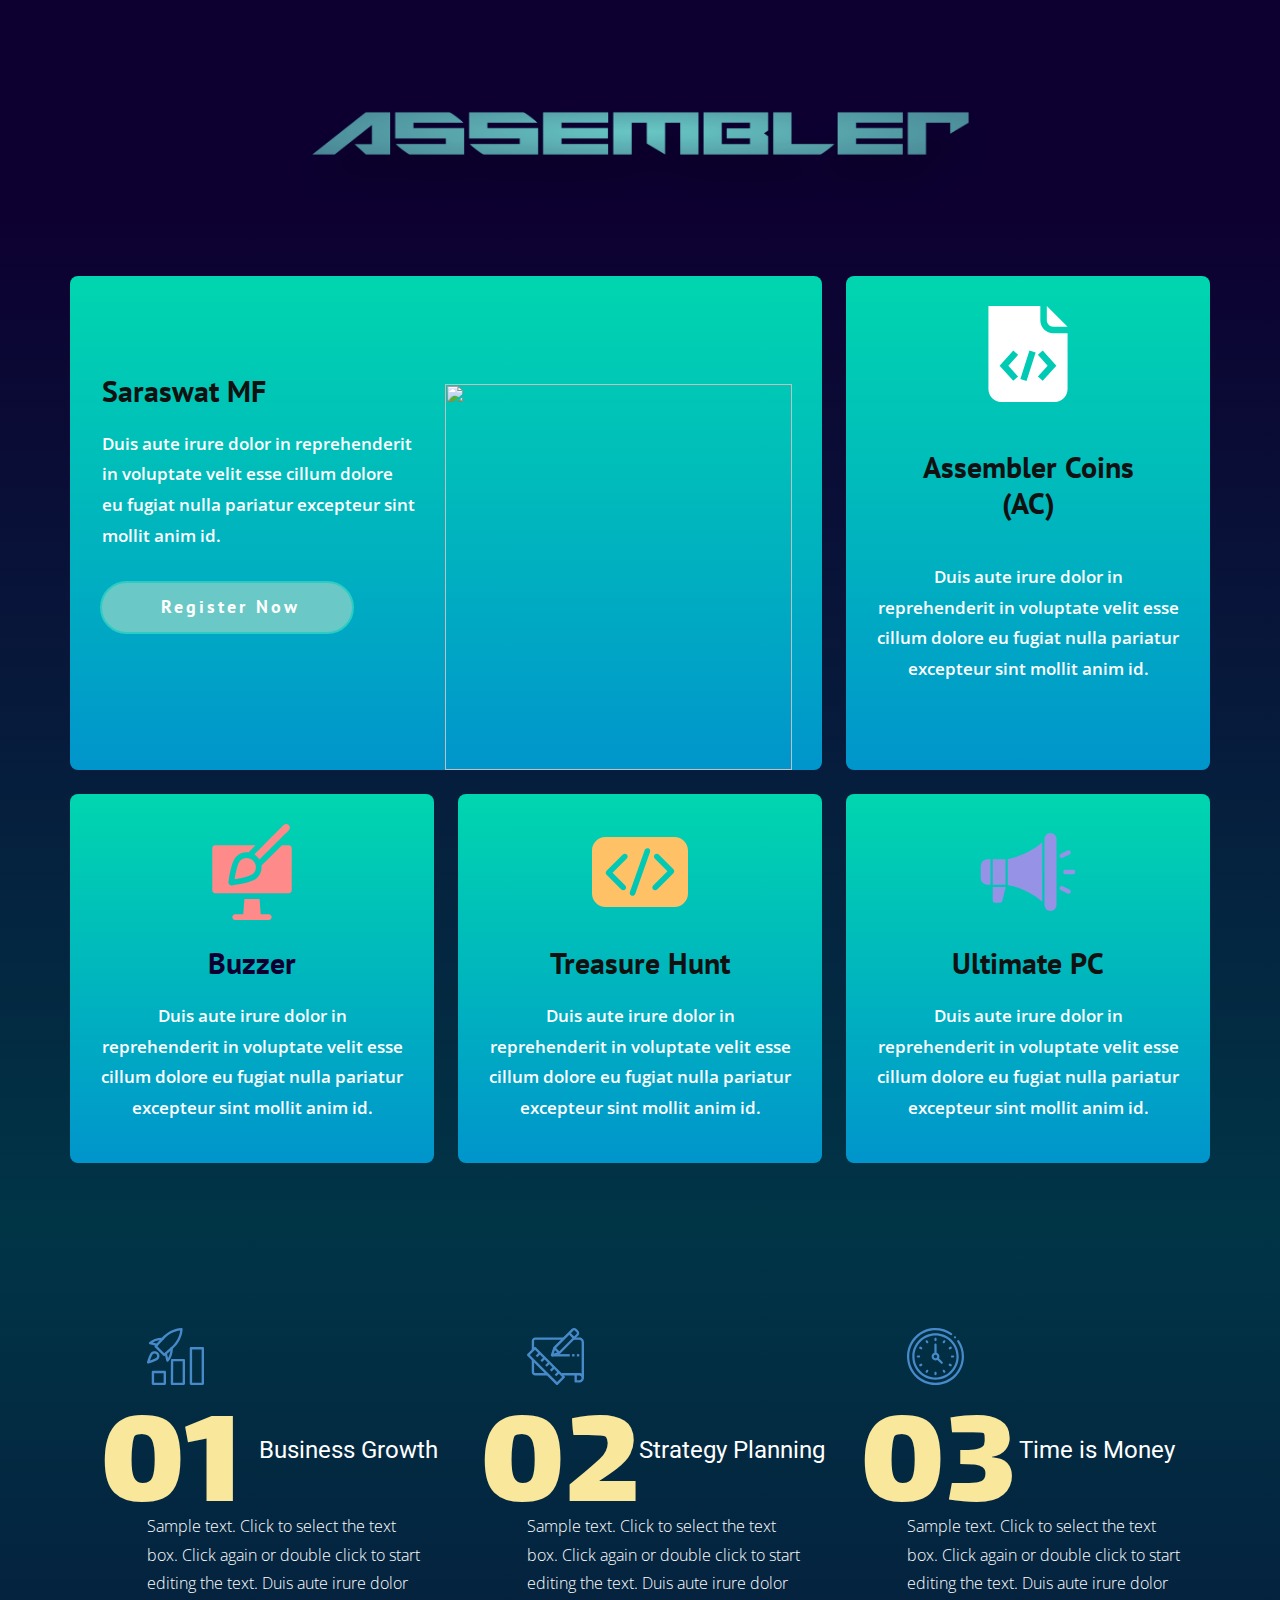
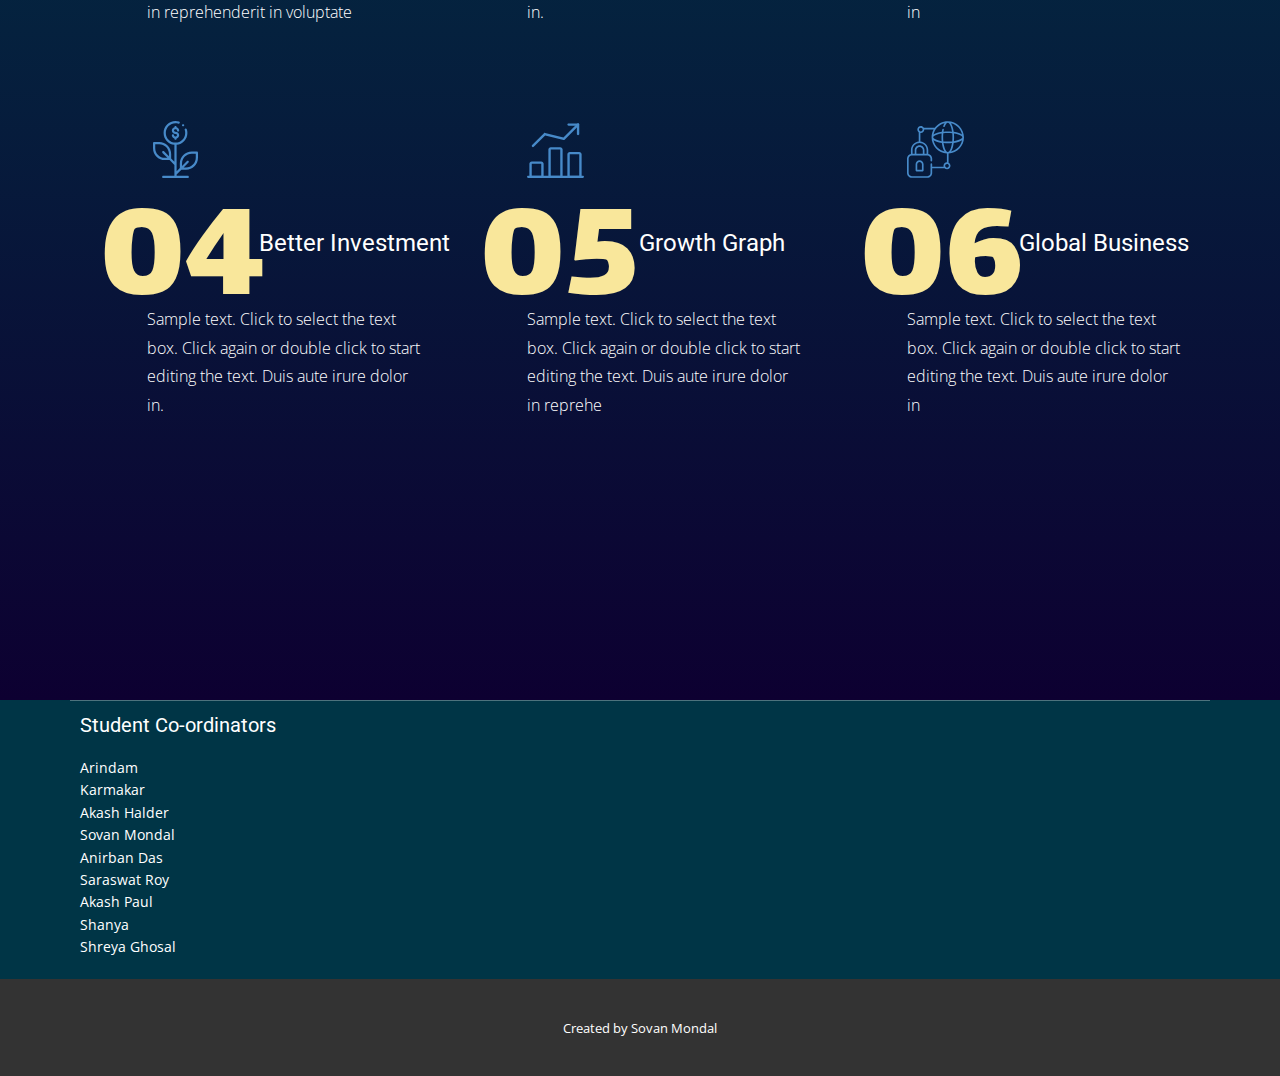
==== index.html @ 92cce946 "12:54 31 mar 22" ====
<!DOCTYPE html>
<html style="font-size: 16px;">
  <head>
    <meta name="viewport" content="width=device-width, initial-scale=1.0">
    <meta charset="utf-8">
    <meta name="keywords" content="Strategic Planning, We are committed expert partners, Benefits of working with us​, 01, 02, 03, 04, 05, 06, About Us, Simple, Transparent Pricing, It&amp;apos;s Free!">
    <meta name="description" content="">
    <meta name="page_type" content="np-template-header-footer-from-plugin">
    <title>Assembler</title>
    <link rel="icon" href="images/Frame 5.png" type="image/icon type">
    <link rel="stylesheet" href="nicepage.css" media="screen">
<link rel="stylesheet" href="Assembler.css" media="screen">
    <script class="u-script" type="text/javascript" src="jquery.js" defer=""></script>
    <script class="u-script" type="text/javascript" src="nicepage.js" defer=""></script>
    <meta name="generator" content="Nicepage 4.7.1, nicepage.com">
    <link id="u-theme-google-font" rel="stylesheet" href="https://fonts.googleapis.com/css?family=Roboto:100,100i,300,300i,400,400i,500,500i,700,700i,900,900i|Open+Sans:300,300i,400,400i,500,500i,600,600i,700,700i,800,800i">
    <link id="u-page-google-font" rel="stylesheet" href="https://fonts.googleapis.com/css?family=PT+Sans:400,400i,700,700i|Lalezar:400">
    
    
    
    <script type="application/ld+json">{
		"@context": "http://schema.org",
		"@type": "Organization",
		"name": "",
		"logo": "images/unnamed.png"
}</script>
    <meta name="theme-color" content="#478ac9">
    <meta property="og:title" content="Assembler">
    <meta property="og:type" content="website">
  </head>
  <body data-home-page="Assembler.html" data-home-page-title="Assembler" class="u-body u-xl-mode"><header class="u-clearfix u-custom-color-1 u-header u-header" id="sec-dd4f"><div class="u-clearfix u-sheet u-valign-bottom u-sheet-1">
        <a href="#" class="u-align-center u-image u-logo u-image-1" data-image-width="1600" data-image-height="254">
          <img src="images/unnamed.png" class="u-logo-image u-logo-image-1">
        </a>
      </div></header> 
    <section class="u-align-center u-clearfix u-gradient u-section-1" id="sec-c72f">
      <div class="u-clearfix u-sheet u-sheet-1">
        <div class="u-clearfix u-expanded-width u-gutter-24 u-layout-wrap u-layout-wrap-1">
          <div class="u-layout">
            <div class="u-layout-col">
              <div class="u-size-40">
                <div class="u-layout-row">
                  <div class="u-size-40">
                    <div class="u-layout-col">
                      <div class="u-align-left u-container-style u-gradient u-layout-cell u-opacity u-opacity-70 u-radius-20 u-size-60 u-layout-cell-1">
                        <div class="u-container-layout u-valign-bottom-lg u-valign-bottom-xl u-container-layout-1">
                          <h3 class="u-custom-font u-font-pt-sans u-text u-text-1">Saraswat MF</h3>
                          <p class="u-text u-text-body-alt-color u-text-2">Duis aute irure dolor in reprehenderit in voluptate velit esse cillum dolore eu fugiat nulla pariatur excepteur sint mollit anim id.</p>
                          <a href="tech-assembler.github.io" class="u-active-white u-border-2 u-border-active-palette-1-base u-border-hover-black u-border-palette-4-base u-btn u-btn-round u-button-style u-custom-color-3 u-custom-font u-font-pt-sans u-hover-white u-radius-50 u-text-active-custom-color-3 u-text-hover-custom-color-3 u-btn-1" target="_blank">&nbsp;Register Now</a>
                          <img class="u-image u-image-contain u-image-default u-image-1" src="https://www.91-img.com/pictures/142423-v4-asus-rog-phone-5-mobile-phone-large-1.jpg" alt="" data-image-width="700" data-image-height="780">
                        </div>
                      </div>
                    </div>
                  </div>
                  <div class="u-size-20">
                    <div class="u-layout-col">
                      <div class="u-align-center u-container-style u-gradient u-layout-cell u-opacity u-opacity-70 u-radius-20 u-shape-round u-size-60 u-layout-cell-2">
                        <div class="u-container-layout u-valign-top u-container-layout-2"><span class="u-icon u-icon-circle u-text-white u-icon-1"><svg class="u-svg-link" preserveAspectRatio="xMidYMin slice" viewBox="0 0 512 512" style=""><use xmlns:xlink="http://www.w3.org/1999/xlink" xlink:href="#svg-b25b"></use></svg><svg class="u-svg-content" viewBox="0 0 512 512" x="0px" y="0px" id="svg-b25b" style="enable-background:new 0 0 512 512;"><g><g><path d="M356.324,0v76.108c0,19.075,15.519,34.594,34.594,34.594h76.108L356.324,0z"></path>
</g>
</g><g><g><path d="M390.918,145.298c-38.054,0-69.189-31.135-69.189-69.189V0H44.973v442.811c0,38.054,31.135,69.189,69.189,69.189h283.675    c38.054,0,69.189-31.135,69.189-69.189V145.298H390.918z M203.125,375.884l-25.718,23.143l-72.684-80.758l72.69-80.758    l25.718,23.137l-51.864,57.621L203.125,375.884z M248.265,399.623l-32.969-10.489l48.432-152.217l32.969,10.489L248.265,399.623z     M334.584,399.028l-25.718-23.143l51.857-57.613l-51.85-57.613l25.718-23.151l72.683,80.758L334.584,399.028z"></path>
</g>
</g></svg></span>
                          <h3 class="u-custom-font u-font-pt-sans u-text u-text-3">Assembler Coins<br>(AC)
                          </h3>
                          <p class="u-text u-text-body-alt-color u-text-4">Duis aute irure dolor in reprehenderit in voluptate velit esse cillum dolore eu fugiat nulla pariatur excepteur sint mollit anim id.</p>
                        </div>
                      </div>
                    </div>
                  </div>
                </div>
              </div>
              <div class="u-size-20">
                <div class="u-layout-row">
                  <div class="u-align-center u-container-style u-gradient u-layout-cell u-opacity u-opacity-70 u-radius-20 u-size-20 u-layout-cell-3">
                    <div class="u-container-layout u-valign-top u-container-layout-3"><span class="u-icon u-icon-circle u-icon-2"><svg class="u-svg-link" preserveAspectRatio="xMidYMin slice" viewBox="0 0 506.292 506.292" style=""><use xmlns:xlink="http://www.w3.org/1999/xlink" xlink:href="#svg-cc18"></use></svg><svg class="u-svg-content" viewBox="0 0 506.292 506.292" id="svg-cc18"><path d="m341.859 476.292h-42.653l-6.13-81.05h-79.86l-6.13 81.05h-42.653c-8.284 0-15 6.716-15 15s6.716 15 15 15h177.426c8.284 0 15-6.716 15-15s-6.716-15-15-15z"></path><path d="m447.326 111.442h-36.2l-107.96 107.59c2.639 23.459-5.249 47.262-22.52 64.53-24.368 24.367-100.672 36.339-134.98 40.19-10.05.927-17.521-7.397-16.53-16.54 3.821-33.754 15.692-110.482 40.19-134.98 17.6-17.6 41.54-25.11 64.54-22.52l38.13-38.27h-213.03c-8.45 0-15.32 6.87-15.32 15.32v223.16c0 8.45 6.87 15.32 15.32 15.32h388.36c8.45 0 15.32-6.87 15.32-15.32v-223.16c0-8.45-6.87-15.32-15.32-15.32z"></path><path d="m292.456 187.352c3.997-3.983 112.841-112.458 155.15-154.62 7.17-7.58 7.02-19.7-.37-27.08-7.39-7.39-19.51-7.55-27.09-.38-.509.511-152.369 152.901-154.61 155.15 10.622 6.365 20.106 15.559 26.92 26.93z"></path><path d="m259.436 193.452c-19.058-19.059-49.979-18.94-68.9 0-12.4 12.4-23.43 59.66-29.11 98.01 21.977-3.258 83.784-14.034 99.08-30.21 17.97-19.158 17.48-49.251-1.07-67.8z"></path></svg></span>
                      <h3 class="u-custom-font u-font-pt-sans u-text u-text-custom-color-1 u-text-5">Buzzer</h3>
                      <p class="u-text u-text-body-alt-color u-text-6">Duis aute irure dolor in reprehenderit in voluptate velit esse cillum dolore eu fugiat nulla pariatur excepteur sint mollit anim id.</p>
                    </div>
                  </div>
                  <div class="u-align-center u-container-style u-gradient u-layout-cell u-opacity u-opacity-70 u-radius-20 u-size-20 u-layout-cell-4">
                    <div class="u-container-layout u-valign-top u-container-layout-4"><span class="u-icon u-icon-circle u-icon-3"><svg class="u-svg-link" preserveAspectRatio="xMidYMin slice" viewBox="0 0 512 512" style=""><use xmlns:xlink="http://www.w3.org/1999/xlink" xlink:href="#svg-9d44"></use></svg><svg class="u-svg-content" viewBox="0 0 512 512" id="svg-9d44"><g><path d="m439.54 68.7h-367.08c-39.95 0-72.46 32.51-72.46 72.47v229.66c0 39.96 32.51 72.47 72.46 72.47h367.08c39.95 0 72.46-32.51 72.46-72.47v-229.66c0-39.96-32.51-72.47-72.46-72.47zm-253.73 115.29-76.23 76.23 67.79 67.79c5.86 5.86 5.86 15.36 0 21.21-5.85 5.86-15.35 5.86-21.21 0l-78.4-78.4c-5.86-5.86-5.86-15.35 0-21.21l86.83-86.83c5.86-5.86 15.36-5.86 21.22 0 5.85 5.85 5.85 15.35 0 21.21zm123.73-35.29-79.32 224.59c-2.76 7.82-11.33 11.91-19.14 9.15s-11.91-11.33-9.15-19.14l79.32-224.59c2.76-7.81 11.32-11.91 19.14-9.15 7.81 2.76 11.91 11.33 9.15 19.14zm124.7 113.69-86.83 86.83c-5.86 5.86-15.36 5.86-21.22 0-5.85-5.85-5.85-15.35 0-21.21l76.23-76.23-67.79-67.79c-5.86-5.86-5.86-15.36 0-21.21 5.85-5.86 15.35-5.86 21.21 0l78.4 78.4c5.86 5.86 5.86 15.35 0 21.21z"></path>
</g></svg></span>
                      <h3 class="u-custom-font u-font-pt-sans u-text u-text-7">Treasure Hunt</h3>
                      <p class="u-text u-text-body-alt-color u-text-8">Duis aute irure dolor in reprehenderit in voluptate velit esse cillum dolore eu fugiat nulla pariatur excepteur sint mollit anim id.</p>
                    </div>
                  </div>
                  <div class="u-align-center u-container-style u-gradient u-layout-cell u-opacity u-opacity-70 u-radius-20 u-size-20 u-layout-cell-5">
                    <div class="u-container-layout u-valign-top u-container-layout-5"><span class="u-icon u-icon-circle u-icon-4"><svg class="u-svg-link" preserveAspectRatio="xMidYMin slice" viewBox="0 0 512 512" style=""><use xmlns:xlink="http://www.w3.org/1999/xlink" xlink:href="#svg-929b"></use></svg><svg class="u-svg-content" viewBox="0 0 512 512" id="svg-929b"><g id="_10-awareness"><g id="glyph"><path d="m68 408a12 12 0 0 0 12 12h27a12 12 0 0 0 11.642-9.089l18.727-74.911h-69.369z"></path><path d="m148 325.084c39.546 6.021 126.607 37.071 184 89.749v-317.666c-57.393 52.678-144.454 83.728-184 89.749z"></path><path d="m376 48a32.036 32.036 0 0 0 -32 32v352a32 32 0 0 0 64 0v-352a32.036 32.036 0 0 0 -32-32z"></path><path d="m68 188h68v136h-68z"></path><path d="m4 224v64a36.04 36.04 0 0 0 36 36h16v-136h-16a36.04 36.04 0 0 0 -36 36z"></path><path d="m496 244h-40a12 12 0 0 0 0 24h40a12 12 0 0 0 0-24z"></path><path d="m436.256 181.336a11.939 11.939 0 0 0 5.191-1.188l36.053-17.333a12 12 0 0 0 -10.4-21.63l-36.049 17.334a12 12 0 0 0 5.209 22.817z"></path><path d="m477.5 349.185-36.049-17.333a12 12 0 0 0 -10.4 21.629l36.049 17.334a12 12 0 0 0 10.4-21.63z"></path>
</g>
</g></svg></span>
                      <h3 class="u-custom-font u-font-pt-sans u-text u-text-9">Ultimate PC</h3>
                      <p class="u-text u-text-body-alt-color u-text-10">Duis aute irure dolor in reprehenderit in voluptate velit esse cillum dolore eu fugiat nulla pariatur excepteur sint mollit anim id.</p>
                    </div>
                  </div>
                </div>
              </div>
            </div>
          </div>
        </div>
      </div>
    </section>
    <section class="u-align-left u-clearfix u-gradient u-section-2" id="sec-8261">
      <div class="u-clearfix u-sheet u-sheet-1">
        <div class="u-expanded-width u-list u-list-1">
          <div class="u-repeater u-repeater-1">
            <div class="u-container-style u-list-item u-repeater-item">
              <div class="u-container-layout u-similar-container u-valign-bottom-lg u-valign-bottom-md u-valign-bottom-sm u-valign-bottom-xl u-container-layout-1">
                <h3 class="u-custom-font u-text u-text-palette-3-light-2 u-text-1">01</h3>
                <div class="u-container-style u-group u-group-1">
                  <div class="u-container-layout u-container-layout-2"><span class="u-icon u-icon-circle u-text-palette-1-base u-icon-1"><svg class="u-svg-link" preserveAspectRatio="xMidYMin slice" viewBox="0 0 24 24" style=""><use xmlns:xlink="http://www.w3.org/1999/xlink" xlink:href="#svg-b827"></use></svg><svg class="u-svg-content" viewBox="0 0 24 24" id="svg-b827"><path d="m7.5 24h-5c-.276 0-.5-.224-.5-.5v-5c0-.276.224-.5.5-.5h5c.276 0 .5.224.5.5v5c0 .276-.224.5-.5.5zm-4.5-1h4v-4h-4z"></path><path d="m15.5 24h-5c-.133 0-.261-.053-.354-.147s-.147-.223-.146-.356l.06-10c.002-.275.225-.497.5-.497h4.94c.276 0 .5.224.5.5v10c0 .276-.224.5-.5.5zm-4.497-1h3.997v-9h-3.943z"></path><path d="m23.5 24h-5c-.276 0-.5-.224-.5-.5v-15c0-.276.224-.5.5-.5h5c.276 0 .5.224.5.5v15c0 .276-.224.5-.5.5zm-4.5-1h4v-14h-4z"></path><path d="m7.258 11.838c-.128 0-.256-.049-.354-.146l-3.596-3.597c-.188-.188-.196-.491-.018-.688l2.946-3.271c2.093-2.417 5.413-4.083 8.255-4.136.123-.016.267.051.363.146.096.097.148.228.146.363-.053 2.842-1.719 6.162-4.144 8.261l-3.264 2.94c-.094.086-.214.128-.334.128zm-2.907-4.114 2.926 2.926 2.918-2.629c2.076-1.797 3.542-4.542 3.774-6.99-2.448.232-5.192 1.698-6.983 3.767z"></path><path d="m8.604 14.21c-.045 0-.091-.006-.136-.019-.174-.05-.308-.188-.351-.365l-.707-2.95c-.064-.268.102-.538.37-.603.272-.063.539.102.603.37l.469 1.959c.869-1.359 1.042-3.098 1.06-4.115.005-.276.23-.492.509-.491.276.004.496.233.491.508-.042 2.366-.736 4.34-1.955 5.559-.095.095-.223.147-.353.147z"></path><path d="m4.241 7.603c-.039 0-.078-.004-.117-.014l-2.95-.707c-.176-.042-.316-.175-.365-.35-.049-.174 0-.361.127-.489 1.219-1.219 3.193-1.913 5.56-1.955.265-.025.504.215.508.491s-.214.504-.491.509c-1.018.018-2.756.191-4.115 1.06l1.959.469c.268.064.434.334.37.603-.056.229-.26.383-.486.383z"></path><path d="m.5 15c-.131 0-.258-.052-.354-.146-.13-.13-.178-.321-.125-.497.165-.552 1.023-3.338 1.695-4.01.809-.81 2.126-.811 2.938 0 .81.81.81 2.128 0 2.938-.671.672-3.458 1.529-4.01 1.694-.048.014-.096.021-.144.021zm2.685-4.261c-.276 0-.552.105-.762.315-.284.284-.772 1.536-1.154 2.677 1.141-.382 2.394-.87 2.677-1.153.42-.42.42-1.104 0-1.523-.21-.211-.486-.316-.761-.316z"></path></svg>
            
            
          </span>
                    <h4 class="u-text u-text-body-alt-color u-text-2">Business Growth</h4>
                    <p class="u-text u-text-body-alt-color u-text-3">Sample text. Click to select the text box. Click again or double click to start editing the text.&nbsp;Duis aute irure dolor in reprehenderit in voluptate</p>
                  </div>
                </div>
              </div>
            </div>
            <div class="u-container-style u-list-item u-repeater-item">
              <div class="u-container-layout u-similar-container u-valign-bottom-lg u-valign-bottom-md u-valign-bottom-sm u-valign-bottom-xl u-container-layout-3">
                <h3 class="u-custom-font u-text u-text-palette-3-light-2 u-text-4">02</h3>
                <div class="u-container-style u-group u-group-2">
                  <div class="u-container-layout u-container-layout-4"><span class="u-icon u-icon-circle u-text-palette-1-base u-icon-2"><svg class="u-svg-link" preserveAspectRatio="xMidYMin slice" viewBox="0 0 511.998 511.998" style=""><use xmlns:xlink="http://www.w3.org/1999/xlink" xlink:href="#svg-07e3"></use></svg><svg class="u-svg-content" viewBox="0 0 511.998 511.998" x="0px" y="0px" id="svg-07e3" style="enable-background:new 0 0 511.998 511.998;"><g><g><path d="M74.664,85.179c-17.673,0-32,14.327-32,32v85.333h21.333v-85.333c0-5.891,4.776-10.667,10.667-10.667h256V85.179H74.664z"></path>
</g>
</g><g><g><path d="M74.664,405.179c-5.891,0-10.667-4.776-10.667-10.667V287.845H42.664v106.667c0,17.673,14.327,32,32,32h106.667v-21.333    H74.664z"></path>
</g>
</g><g><g><path d="M338.206,432.688L79.155,173.637c-4.165-4.164-10.917-4.164-15.083,0L3.123,234.587c-4.164,4.165-4.164,10.917,0,15.083    L262.174,508.72c2,2.001,4.713,3.125,7.541,3.125c2.829-0.001,5.541-1.125,7.541-3.125l60.949-60.949    C342.37,443.605,342.37,436.853,338.206,432.688z M269.715,486.096L25.747,242.128l45.867-45.867L315.582,440.23L269.715,486.096z    "></path>
</g>
</g><g><g><path d="M469.331,405.179h-160v21.333h117.333v53.333c0,5.891,4.776,10.667,10.667,10.667h32    c23.564,0,42.667-19.102,42.667-42.667C511.998,424.281,492.895,405.179,469.331,405.179z M469.331,469.179h-21.333v-42.667    h21.333c11.782,0,21.333,9.551,21.333,21.333C490.664,459.628,481.113,469.179,469.331,469.179z"></path>
</g>
</g><g><g><path d="M469.331,85.179h-53.333v21.333h53.333c11.782,0,21.333,9.551,21.333,21.333v320h21.333v-320    C511.998,104.281,492.895,85.179,469.331,85.179z"></path>
</g>
</g><g><g><rect x="164.042" y="314.513" transform="matrix(0.7071 -0.7071 0.7071 0.7071 -175.2621 227.2397)" width="45.259" height="21.333"></rect>
</g>
</g><g><g><rect x="121.376" y="271.846" transform="matrix(0.7071 -0.7071 0.7071 0.7071 -157.5885 184.5736)" width="45.259" height="21.333"></rect>
</g>
</g><g><g><rect x="206.686" y="357.18" transform="matrix(0.7071 -0.7071 0.7071 0.7071 -192.9419 269.8904)" width="45.259" height="21.333"></rect>
</g>
</g><g><g><rect x="249.372" y="399.868" transform="matrix(0.7071 -0.7071 0.7071 0.7071 -210.6241 312.5771)" width="45.259" height="21.333"></rect>
</g>
</g><g><g><rect x="78.679" y="229.18" transform="matrix(0.7071 -0.7071 0.7071 0.7071 -139.9243 141.885)" width="45.259" height="21.333"></rect>
</g>
</g><g><g><path d="M460.094,23.824L445.352,9.083c-12.473-11.907-32.103-11.907-44.576,0L238.579,171.28c-4.164,4.165-4.164,10.917,0,15.083    l44.235,44.235c1.995,2.008,4.711,3.133,7.541,3.125c2.829-0.001,5.541-1.125,7.541-3.125L460.094,68.4    c0.005-0.005,0.01-0.01,0.015-0.015C472.41,56.076,472.403,36.125,460.094,23.824z M445.022,53.307L290.355,207.973    l-29.152-29.152L415.87,24.165c4.028-3.849,10.372-3.849,14.4,0l14.752,14.731c0.001,0.002,0.003,0.003,0.005,0.005    C449.003,42.88,449.001,49.33,445.022,53.307z"></path>
</g>
</g><g><g><path d="M286.931,212.944l-46.037,15.371l15.371-46.112l-20.267-6.752l-22.123,66.357c-0.362,1.088-0.547,2.227-0.547,3.373    c0.001,5.891,4.778,10.666,10.669,10.664c1.129,0.004,2.252-0.169,3.328-0.512l66.357-22.123L286.931,212.944z"></path>
</g>
</g><g><g><rect x="390.275" y="36.943" transform="matrix(0.7071 -0.7071 0.7071 0.7071 69.1923 303.4905)" width="21.333" height="62.56"></rect>
</g>
</g><g><g><rect x="223.998" y="234.512" width="160" height="21.333"></rect>
</g>
</g><g><g><rect x="405.331" y="234.512" width="21.333" height="21.333"></rect>
</g>
</g><g><g><rect x="447.998" y="234.512" width="21.333" height="21.333"></rect>
</g>
</g></svg>
            
            
          </span>
                    <h4 class="u-text u-text-body-alt-color u-text-5">Strategy Planning</h4>
                    <p class="u-text u-text-body-alt-color u-text-6">Sample text. Click to select the text box. Click again or double click to start editing the text.&nbsp;Duis aute irure dolor in. </p>
                  </div>
                </div>
              </div>
            </div>
            <div class="u-container-style u-list-item u-repeater-item">
              <div class="u-container-layout u-similar-container u-valign-bottom-lg u-valign-bottom-md u-valign-bottom-sm u-valign-bottom-xl u-container-layout-5">
                <h3 class="u-custom-font u-text u-text-palette-3-light-2 u-text-7">03</h3>
                <div class="u-container-style u-group u-group-3">
                  <div class="u-container-layout u-container-layout-6"><span class="u-icon u-icon-circle u-text-palette-1-base u-icon-3"><svg class="u-svg-link" preserveAspectRatio="xMidYMin slice" viewBox="0 0 511.994 511.994" style=""><use xmlns:xlink="http://www.w3.org/1999/xlink" xlink:href="#svg-898a"></use></svg><svg class="u-svg-content" viewBox="0 0 511.994 511.994" id="svg-898a"><g><path d="m468.379 112.96c-3.092-4.579-9.307-5.784-13.884-2.693-4.577 3.09-5.782 9.306-2.692 13.883 63.008 93.331 50.848 218.961-28.913 298.722-44.573 44.574-103.838 69.121-166.877 69.121s-122.303-24.546-166.878-69.12c-44.574-44.574-69.121-103.838-69.121-166.877s24.548-122.304 69.121-166.877c81.202-81.202 208.265-92.375 302.127-26.567 4.521 3.171 10.758 2.075 13.929-2.447 3.17-4.522 2.074-10.758-2.448-13.929-48.674-34.126-108.292-50.22-167.867-45.31-60.276 4.965-117.057 31.284-159.883 74.11-48.351 48.352-74.979 112.639-74.979 181.02s26.628 132.668 74.979 181.02c48.352 48.351 112.639 74.979 181.019 74.979s132.668-26.628 181.019-74.979c86.519-86.52 99.703-222.805 31.348-324.056z"></path><path d="m256.013 47.496c-114.967 0-208.5 93.533-208.5 208.5s93.533 208.5 208.5 208.5 208.5-93.533 208.5-208.5-93.533-208.5-208.5-208.5zm0 397c-103.939 0-188.5-84.56-188.5-188.5s84.561-188.5 188.5-188.5 188.5 84.56 188.5 188.5-84.561 188.5-188.5 188.5z"></path><path d="m319.653 305.493-32.857-32.856c2.688-4.952 4.216-10.621 4.216-16.641 0-15.824-10.56-29.223-25-33.537v-72.463c0-5.523-4.477-10-10-10s-10 4.477-10 10v72.463c-14.44 4.314-25 17.712-25 33.537 0 19.299 15.701 35 35 35 6.02 0 11.689-1.528 16.641-4.216l32.857 32.856c1.953 1.953 4.512 2.929 7.071 2.929 2.56 0 5.118-.977 7.071-2.929 3.906-3.907 3.906-10.238.001-14.143zm-78.64-49.497c0-8.271 6.729-15 15-15s15 6.729 15 15-6.728 15-15 15c-8.271 0-15-6.729-15-15z"></path><path d="m256.013 118.133c5.523 0 10-4.477 10-10v-10.127c0-5.523-4.477-10-10-10s-10 4.477-10 10v10.127c0 5.523 4.477 10 10 10z"></path><path d="m185.678 114.172c-2.762-4.784-8.879-6.422-13.66-3.66-4.783 2.762-6.422 8.877-3.66 13.66l5.064 8.771c1.852 3.208 5.213 5.001 8.669 5.001 1.696 0 3.417-.432 4.991-1.341 4.783-2.762 6.422-8.877 3.66-13.66z"></path><path d="m132.96 173.404-8.771-5.064c-4.782-2.761-10.899-1.123-13.66 3.66-2.762 4.783-1.123 10.898 3.66 13.66l8.771 5.064c1.575.909 3.294 1.341 4.991 1.341 3.455 0 6.817-1.793 8.669-5.002 2.762-4.781 1.123-10.897-3.66-13.659z"></path><path d="m118.151 255.996c0-5.523-4.477-10-10-10h-10.128c-5.523 0-10 4.477-10 10s4.477 10 10 10h10.128c5.522 0 10-4.478 10-10z"></path><path d="m122.96 321.267-8.771 5.064c-4.783 2.761-6.422 8.877-3.66 13.66 1.852 3.208 5.213 5.001 8.669 5.001 1.696 0 3.416-.432 4.991-1.341l8.771-5.064c4.783-2.761 6.422-8.877 3.66-13.66-2.761-4.784-8.878-6.423-13.66-3.66z"></path><path d="m187.082 375.388c-4.781-2.761-10.898-1.123-13.66 3.66l-5.064 8.771c-2.762 4.783-1.122 10.899 3.66 13.66 1.575.909 3.294 1.341 4.991 1.341 3.456 0 6.817-1.793 8.669-5.001l5.064-8.771c2.762-4.783 1.122-10.899-3.66-13.66z"></path><path d="m256.013 393.858c-5.523 0-10 4.477-10 10v10.127c0 5.523 4.477 10 10 10s10-4.477 10-10v-10.127c-.001-5.523-4.477-10-10-10z"></path><path d="m338.604 379.048c-2.76-4.782-8.873-6.421-13.66-3.661-4.782 2.761-6.422 8.877-3.66 13.66l5.063 8.771c1.852 3.208 5.213 5.002 8.67 5.002 1.696 0 3.415-.432 4.99-1.341 4.782-2.761 6.422-8.878 3.66-13.66z"></path><path d="m397.836 326.33-8.771-5.064c-4.785-2.763-10.899-1.123-13.66 3.66-2.762 4.783-1.123 10.899 3.66 13.66l8.771 5.064c1.575.91 3.294 1.341 4.99 1.341 3.456 0 6.818-1.793 8.67-5.001 2.761-4.783 1.123-10.899-3.66-13.66z"></path><path d="m393.875 255.996c0 5.523 4.478 10 10 10h10.128c5.522 0 10-4.477 10-10s-4.478-10-10-10h-10.128c-5.523 0-10 4.477-10 10z"></path><path d="m379.065 173.404c-4.783 2.762-6.422 8.877-3.66 13.66 1.853 3.209 5.213 5.002 8.67 5.002 1.696 0 3.416-.432 4.99-1.341l8.771-5.064c4.783-2.762 6.422-8.877 3.66-13.66s-8.876-6.421-13.66-3.66z"></path><path d="m340.007 110.512c-4.784-2.763-10.899-1.123-13.66 3.66l-5.063 8.771c-2.762 4.783-1.123 10.899 3.66 13.66 1.575.91 3.294 1.341 4.99 1.341 3.456 0 6.818-1.793 8.67-5.001l5.064-8.771c2.761-4.783 1.123-10.899-3.661-13.66z"></path><circle cx="431.067" cy="83.944" r="9.992"></circle>
</g></svg>
            
            
          </span>
                    <h4 class="u-text u-text-body-alt-color u-text-8">Time is Money</h4>
                    <p class="u-text u-text-body-alt-color u-text-9">Sample text. Click to select the text box. Click again or double click to start editing the text.&nbsp;Duis aute irure dolor in</p>
                  </div>
                </div>
              </div>
            </div>
            <div class="u-container-style u-list-item u-repeater-item">
              <div class="u-container-layout u-similar-container u-valign-bottom-lg u-valign-bottom-md u-valign-bottom-sm u-valign-bottom-xl u-container-layout-7">
                <h3 class="u-custom-font u-text u-text-palette-3-light-2 u-text-10">04</h3>
                <div class="u-container-style u-group u-group-4">
                  <div class="u-container-layout u-container-layout-8"><span class="u-icon u-icon-circle u-text-palette-1-base u-icon-4"><svg class="u-svg-link" preserveAspectRatio="xMidYMin slice" viewBox="0 0 512 512" style=""><use xmlns:xlink="http://www.w3.org/1999/xlink" xlink:href="#svg-94be"></use></svg><svg class="u-svg-content" viewBox="0 0 512 512" id="svg-94be"><g id="XMLID_1017_"><g id="XMLID_1278_"><path id="XMLID_1279_" d="m256 74.946c7.262 0 13.169 4.947 13.169 11.027 0 5.522 4.478 10 10 10s10-4.478 10-10c0-13.849-9.752-25.606-23.169-29.583v-1.39c0-5.522-4.478-10-10-10s-10 4.478-10 10v1.39c-13.417 3.978-23.169 15.734-23.169 29.583 0 17.108 14.88 31.026 33.169 31.026 7.262 0 13.169 4.946 13.169 11.026s-5.907 11.027-13.169 11.027-13.169-4.947-13.169-11.027c0-5.522-4.478-10-10-10s-10 4.478-10 10c0 13.849 9.752 25.606 23.169 29.583v1.392c0 5.522 4.478 10 10 10s10-4.478 10-10v-1.39c13.417-3.978 23.169-15.734 23.169-29.583 0-17.109-14.88-31.027-33.169-31.027-7.262 0-13.169-4.946-13.169-11.026s5.907-11.028 13.169-11.028z"></path><path id="XMLID_1303_" d="m448 274.23h-45.703c-59.203 0-107.368 48.165-107.368 107.368v41.561l-28.929 28.929v-238.559c54.328-5.06 97-50.901 97-106.529 0-11.519-1.822-22.856-5.417-33.698-1.738-5.244-7.402-8.081-12.639-6.346-5.243 1.738-8.083 7.396-6.346 12.639 2.922 8.808 4.402 18.029 4.402 27.405 0 47.972-39.028 87-87 87s-87-39.028-87-87 39.028-87 87-87c8.83 0 17.535 1.315 25.874 3.91 5.271 1.64 10.878-1.305 12.52-6.578 1.641-5.273-1.305-10.879-6.578-12.52-10.265-3.193-20.969-4.812-31.816-4.812-59 0-107 48-107 107 0 55.628 42.672 101.469 97 106.529v152.331l-28.929-28.928v-41.56c0-59.203-48.165-107.368-107.368-107.368h-45.703c-5.522 0-10 4.478-10 10v45.703c0 59.203 48.165 107.368 107.368 107.368h41.561l43.071 43.07v97.855h-100.161c-5.522 0-10 4.478-10 10s4.478 10 10 10h220.322c5.522 0 10-4.478 10-10s-4.478-10-10-10h-100.161v-11.627l43.072-43.071h41.56c59.203 0 107.368-48.165 107.368-107.368v-45.704c0-5.522-4.478-10-10-10zm-286.632 56.844c-48.175 0-87.368-39.193-87.368-87.368v-35.703h35.703c48.175 0 87.368 39.193 87.368 87.368v21.56l-44.161-44.161c-3.906-3.904-10.236-3.904-14.143 0-3.905 3.905-3.905 10.237 0 14.143l44.162 44.161zm276.632-1.14c0 48.175-39.193 87.368-87.368 87.368h-21.56l44.161-44.16c3.905-3.905 3.905-10.237 0-14.143-3.905-3.903-10.235-3.904-14.143 0l-44.161 44.161v-21.561c0-48.175 39.193-87.368 87.368-87.368h35.703z"></path><path id="XMLID_1306_" d="m324.38 48.2c2.63 0 5.21-1.07 7.07-2.931 1.859-1.859 2.93-4.439 2.93-7.069 0-2.631-1.07-5.21-2.93-7.07s-4.44-2.93-7.07-2.93-5.21 1.069-7.07 2.93c-1.859 1.86-2.93 4.439-2.93 7.07 0 2.63 1.07 5.21 2.93 7.069 1.86 1.861 4.44 2.931 7.07 2.931z"></path>
</g>
</g></svg>
            
            
          </span>
                    <h4 class="u-text u-text-body-alt-color u-text-11">Better Investment</h4>
                    <p class="u-text u-text-body-alt-color u-text-12">Sample text. Click to select the text box. Click again or double click to start editing the text.&nbsp;Duis aute irure dolor in. </p>
                  </div>
                </div>
              </div>
            </div>
            <div class="u-container-style u-list-item u-repeater-item">
              <div class="u-container-layout u-similar-container u-valign-bottom-lg u-valign-bottom-md u-valign-bottom-sm u-valign-bottom-xl u-container-layout-9">
                <h3 class="u-custom-font u-text u-text-palette-3-light-2 u-text-13">05</h3>
                <div class="u-container-style u-group u-group-5">
                  <div class="u-container-layout u-container-layout-10"><span class="u-icon u-icon-circle u-text-palette-1-base u-icon-5"><svg class="u-svg-link" preserveAspectRatio="xMidYMin slice" viewBox="0 0 24 24" style=""><use xmlns:xlink="http://www.w3.org/1999/xlink" xlink:href="#svg-898f"></use></svg><svg class="u-svg-content" viewBox="0 0 24 24" id="svg-898f"><path d="m23.5 24h-23c-.276 0-.5-.224-.5-.5s.224-.5.5-.5h23c.276 0 .5.224.5.5s-.224.5-.5.5z"></path><path d="m6.5 24h-5c-.276 0-.5-.224-.5-.5v-5.5c0-.551.448-1 1-1h4c.552 0 1 .449 1 1v5.5c0 .276-.224.5-.5.5zm-4.5-1h4v-5h-4z"></path><path d="m14.5 24h-5c-.276 0-.5-.224-.5-.5v-11.5c0-.551.448-1 1-1h4c.552 0 1 .449 1 1v11.5c0 .276-.224.5-.5.5zm-4.5-1h4v-11h-4z"></path><path d="m22.5 24h-5c-.276 0-.5-.224-.5-.5v-9.5c0-.551.448-1 1-1h4c.552 0 1 .449 1 1v9.5c0 .276-.224.5-.5.5zm-4.5-1h4v-9h-4z"></path><path d="m2.5 11c-.128 0-.256-.049-.354-.146-.195-.195-.195-.512 0-.707l5-5c.124-.124.303-.176.475-.132l7.726 1.931 5.8-5.8c.195-.195.512-.195.707 0s.195.512 0 .707l-6 6c-.123.124-.303.174-.475.131l-7.726-1.93-4.8 4.8c-.097.097-.225.146-.353.146z"></path><path d="m21.5 6c-.276 0-.5-.224-.5-.5v-3.5h-3.5c-.276 0-.5-.224-.5-.5s.224-.5.5-.5h4c.276 0 .5.224.5.5v4c0 .276-.224.5-.5.5z"></path></svg>
            
            
          </span>
                    <h4 class="u-text u-text-body-alt-color u-text-14">Growth Graph</h4>
                    <p class="u-text u-text-body-alt-color u-text-15">Sample text. Click to select the text box. Click again or double click to start editing the text.&nbsp;Duis aute irure dolor in reprehe</p>
                  </div>
                </div>
              </div>
            </div>
            <div class="u-container-style u-list-item u-repeater-item">
              <div class="u-container-layout u-similar-container u-valign-bottom-lg u-valign-bottom-md u-valign-bottom-sm u-valign-bottom-xl u-container-layout-11">
                <h3 class="u-custom-font u-text u-text-palette-3-light-2 u-text-16">06</h3>
                <div class="u-container-style u-group u-group-6">
                  <div class="u-container-layout u-container-layout-12"><span class="u-icon u-icon-circle u-text-palette-1-base u-icon-6"><svg class="u-svg-link" preserveAspectRatio="xMidYMin slice" viewBox="0 0 509.681 509.681" style=""><use xmlns:xlink="http://www.w3.org/1999/xlink" xlink:href="#svg-7415"></use></svg><svg class="u-svg-content" viewBox="0 0 509.681 509.681" id="svg-7415"><path d="m509.681 146.239c0-79.951-65.044-144.995-144.995-144.995-47.991 0-90.603 23.442-117.008 59.47-.305-.038-.614-.064-.93-.064h-96.417c-5.519-9.027-15.467-15.064-26.8-15.064-17.309 0-31.391 14.082-31.391 31.391 0 10.453 5.14 19.722 13.02 25.43-.232 1.902-.35 3.821-.35 5.743v74.89c-39.165 3.915-69.849 37.059-69.849 77.238v33.711c-19.848 3.57-34.961 20.956-34.961 41.818v130.13c0 23.435 19.065 42.5 42.5 42.5h140.181c23.435 0 42.5-19.065 42.5-42.5v-42.91h110.327c5.686 5.702 13.546 9.235 22.215 9.235 17.309 0 31.391-14.082 31.391-31.391 0-12.237-7.043-22.853-17.284-28.029v-81.272c0-.173-.014-.342-.026-.512 76.657-3.724 137.877-67.255 137.877-144.819zm-244.569 39.206c13.523 4.463 29.27 7.905 46.385 10.221 4.249 31.492 12.599 59.92 24.758 77.429-49.543-11.097-88.495-50.551-98.849-100.367 6.661 4.408 15.646 8.737 27.706 12.717zm-30.422-39.206c0-11.805 27.564-27.088 75.042-34.079-.987 11.098-1.5 22.543-1.5 34.079 0 11.358.52 22.831 1.541 34.086-47.503-6.988-75.083-22.277-75.083-34.086zm129.996 129.996c-9.384 0-19.683-13.191-27.55-35.287-4.503-12.648-7.988-27.43-10.344-43.557 12.199 1.126 24.911 1.721 37.893 1.721s25.695-.595 37.893-1.721c-2.356 16.127-5.841 30.909-10.344 43.557-7.865 22.095-18.164 35.287-27.548 35.287zm0-92.123c-14.251 0-27.523-.693-39.726-1.918-1.13-11.555-1.728-23.615-1.728-35.955 0-12.217.592-24.314 1.737-35.955 12.2-1.224 25.469-1.917 39.716-1.917 14.251 0 27.523.693 39.726 1.918 1.13 11.554 1.727 23.615 1.727 35.954 0 12.34-.597 24.4-1.728 35.955-12.201 1.224-25.473 1.918-39.724 1.918zm54.912-71.958c47.503 6.988 75.083 22.276 75.083 34.085s-27.58 27.098-75.083 34.085c1.021-11.255 1.541-22.727 1.541-34.085s-.52-22.83-1.541-34.085zm72.367 7.597c-6.66-4.409-15.645-8.738-27.705-12.717-13.523-4.462-29.27-7.905-46.385-10.221-4.249-31.492-12.599-59.92-24.758-77.429 49.543 11.097 88.495 50.551 98.848 100.367zm-155.675-100.374c-4.296 6.171-8.533 14.293-12.494 24.951-1.443 3.883.535 8.2 4.417 9.643 3.881 1.442 8.2-.534 9.643-4.417 7.751-20.857 17.781-33.309 26.83-33.309 9.384 0 19.683 13.191 27.55 35.287 4.503 12.648 7.988 27.43 10.344 43.557-12.199-1.126-24.911-1.721-37.893-1.721-12.973 0-25.677.594-37.868 1.719.829-5.675 1.794-11.196 2.898-16.512.842-4.056-1.762-8.026-5.818-8.869-4.053-.842-8.026 1.762-8.869 5.818-1.416 6.818-2.618 13.948-3.601 21.299-17.089 2.316-32.813 5.756-46.318 10.213-12.06 3.98-21.045 8.309-27.705 12.717 10.356-49.829 49.324-89.29 98.884-100.376zm-212.758 41.209c9.038 0 16.39 7.353 16.39 16.391s-7.353 16.39-16.39 16.39-16.391-7.353-16.391-16.39c0-9.038 7.353-16.391 16.391-16.391zm-10.941 137.064c34.533 0 62.628 28.095 62.628 62.628v33.028h-19v-33.028c0-24.057-19.572-43.628-43.628-43.628-24.057 0-43.629 19.572-43.629 43.628v33.028h-19v-33.028c0-34.532 28.096-62.628 62.629-62.628zm-28.629 95.657v-33.028c0-15.786 12.843-28.628 28.629-28.628s28.628 12.843 28.628 28.628v33.028zm141.219 114.72v-22.183c0-4.142-3.358-7.5-7.5-7.5s-7.5 3.358-7.5 7.5v80.093c0 15.164-12.336 27.5-27.5 27.5h-140.181c-15.164 0-27.5-12.336-27.5-27.5v-130.13c0-15.164 12.336-27.5 27.5-27.5h140.181c15.164 0 27.5 12.336 27.5 27.5v19.929c0 4.142 3.358 7.5 7.5 7.5s7.5-3.358 7.5-7.5v-19.929c0-20.861-15.113-38.247-34.962-41.817v-33.711c0-40.369-30.977-73.625-70.408-77.281v-74.848c0-.004 0-.007 0-.011 1.221.145 2.461.228 3.72.228 17.309 0 31.39-14.082 31.39-31.39 0-.445-.015-.886-.034-1.326h83.186c-11.7 20.903-18.384 44.979-18.384 70.589 0 77.324 60.843 140.702 137.167 144.782-.013.182-.028.363-.028.549v77.934c-16.896.476-30.497 14.358-30.497 31.367 0 2.462.294 4.855.832 7.155zm132.542 9.235c-9.038 0-16.39-7.353-16.39-16.391s7.353-16.39 16.39-16.39c1.668 0 3.277.254 4.795.719.011.002.021.006.032.008 6.689 2.066 11.564 8.305 11.564 15.663 0 9.038-7.353 16.391-16.391 16.391zm35.394-144.167c12.16-17.509 20.51-45.937 24.758-77.429 17.115-2.316 32.862-5.759 46.385-10.221 12.059-3.979 21.045-8.309 27.705-12.717-10.354 49.816-49.306 89.27-98.848 100.367z"></path><path d="m112.591 350.917c-19.742 0-35.803 16.061-35.803 35.803v56.606c0 4.142 3.358 7.5 7.5 7.5h56.606c4.142 0 7.5-3.358 7.5-7.5v-56.606c0-19.741-16.061-35.803-35.803-35.803zm20.803 84.909h-41.606v-49.106c0-11.471 9.333-20.803 20.803-20.803s20.803 9.332 20.803 20.803z"></path></svg>
            
            
          </span>
                    <h4 class="u-text u-text-body-alt-color u-text-17">Global Business</h4>
                    <p class="u-text u-text-body-alt-color u-text-18">Sample text. Click to select the text box. Click again or double click to start editing the text.&nbsp;Duis aute irure dolor in</p>
                  </div>
                </div>
              </div>
            </div>
          </div>
        </div>
      </div>
    </section>
    
    
    <footer class="u-clearfix u-custom-color-1 u-footer u-footer" id="sec-abee"><div class="u-clearfix u-sheet u-sheet-1">
        <div class="u-align-left u-border-1 u-border-white u-expanded-width u-line u-line-horizontal u-opacity u-opacity-30 u-line-1"></div>
        <div class="u-clearfix u-expanded-width u-gutter-30 u-layout-wrap u-layout-wrap-1">
          <div class="u-gutter-0 u-layout">
            <div class="u-layout-row">
              <div class="u-align-left u-container-style u-layout-cell u-left-cell u-size-60 u-layout-cell-1">
                <div class="u-container-layout u-valign-bottom-xs u-container-layout-1"><!--position-->
                  <div data-position="" class="u-position u-position-1"><!--block-->
                    <div class="u-block">
                      <div class="u-block-container u-clearfix"><!--block_header-->
                        <h5 class="u-block-header u-text u-text-body-alt-color"><!--block_header_content-->Student Co-ordinators<!--/block_header_content--></h5><!--/block_header--><!--block_content-->
                        <p class="u-block-content u-small-text u-text u-text-body-alt-color u-text-variant u-text-2"><!--block_content_content-->Arindam Karmakar<br>Akash Halder<br>Sovan Mondal<br>Anirban Das<br>Saraswat Roy<br>Akash Paul<br>Shanya<br>Shreya Ghosal<br><!--/block_content_content-->
                        </p><!--/block_content-->
                      </div>
                    </div><!--/block-->
                  </div><!--/position-->
                </div>
              </div>
            </div>
          </div>
        </div>
      </div></footer>
    <section class="u-backlink u-clearfix u-grey-80">
      <p class="u-text">
        <span>Created by Sovan Mondal</span>
      </p>
    </section><span style="height: 64px; width: 64px; margin-left: 0px; margin-right: auto; margin-top: 0px; background-image: none; right: 20px; bottom: 20px" class="u-back-to-top u-custom-color-3 u-icon u-icon-circle u-opacity u-opacity-85 u-spacing-15 u-text-white" data-href="#">
        <svg class="u-svg-link" preserveAspectRatio="xMidYMin slice" viewBox="0 0 551.13 551.13"><use xmlns:xlink="http://www.w3.org/1999/xlink" xlink:href="#svg-1d98"></use></svg>
        <svg class="u-svg-content" enable-background="new 0 0 551.13 551.13" viewBox="0 0 551.13 551.13" xmlns="http://www.w3.org/2000/svg" id="svg-1d98"><path d="m275.565 189.451 223.897 223.897h51.668l-275.565-275.565-275.565 275.565h51.668z"></path></svg>
    </span>
  </body>
</html>
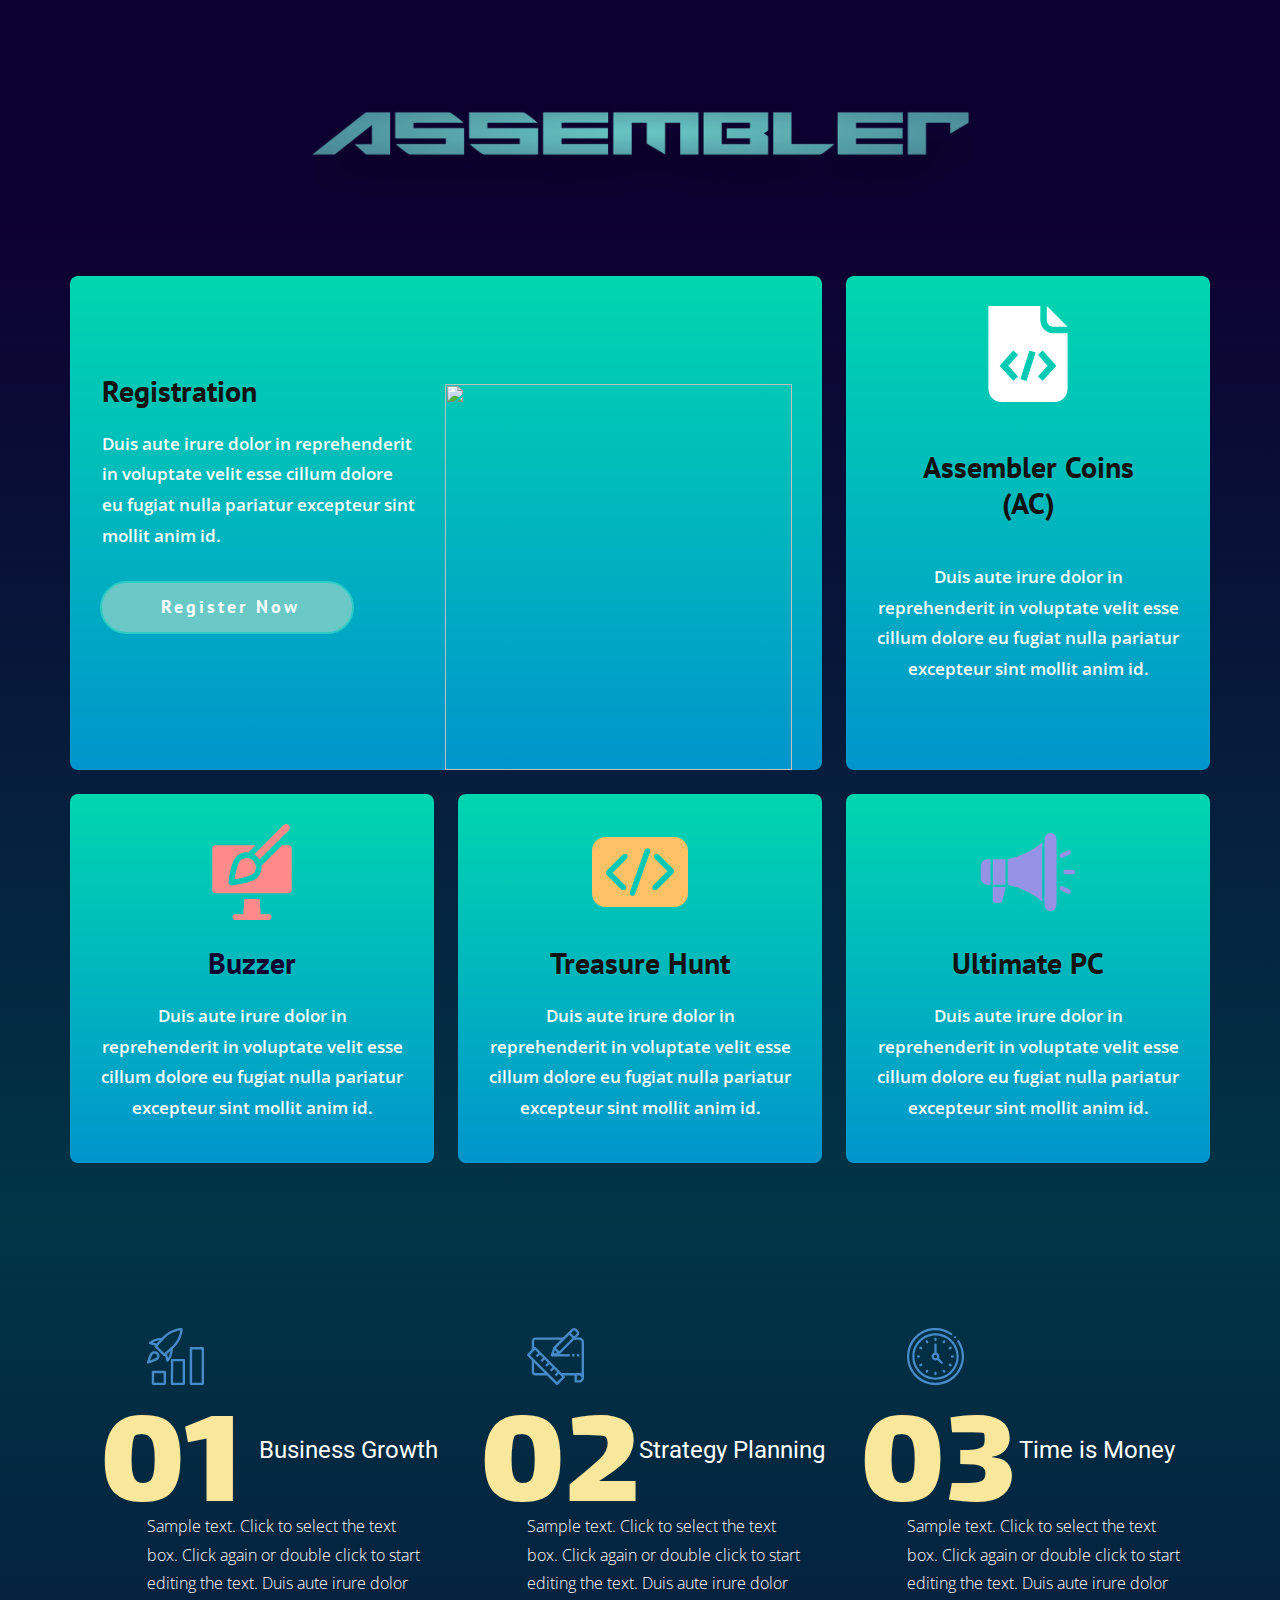
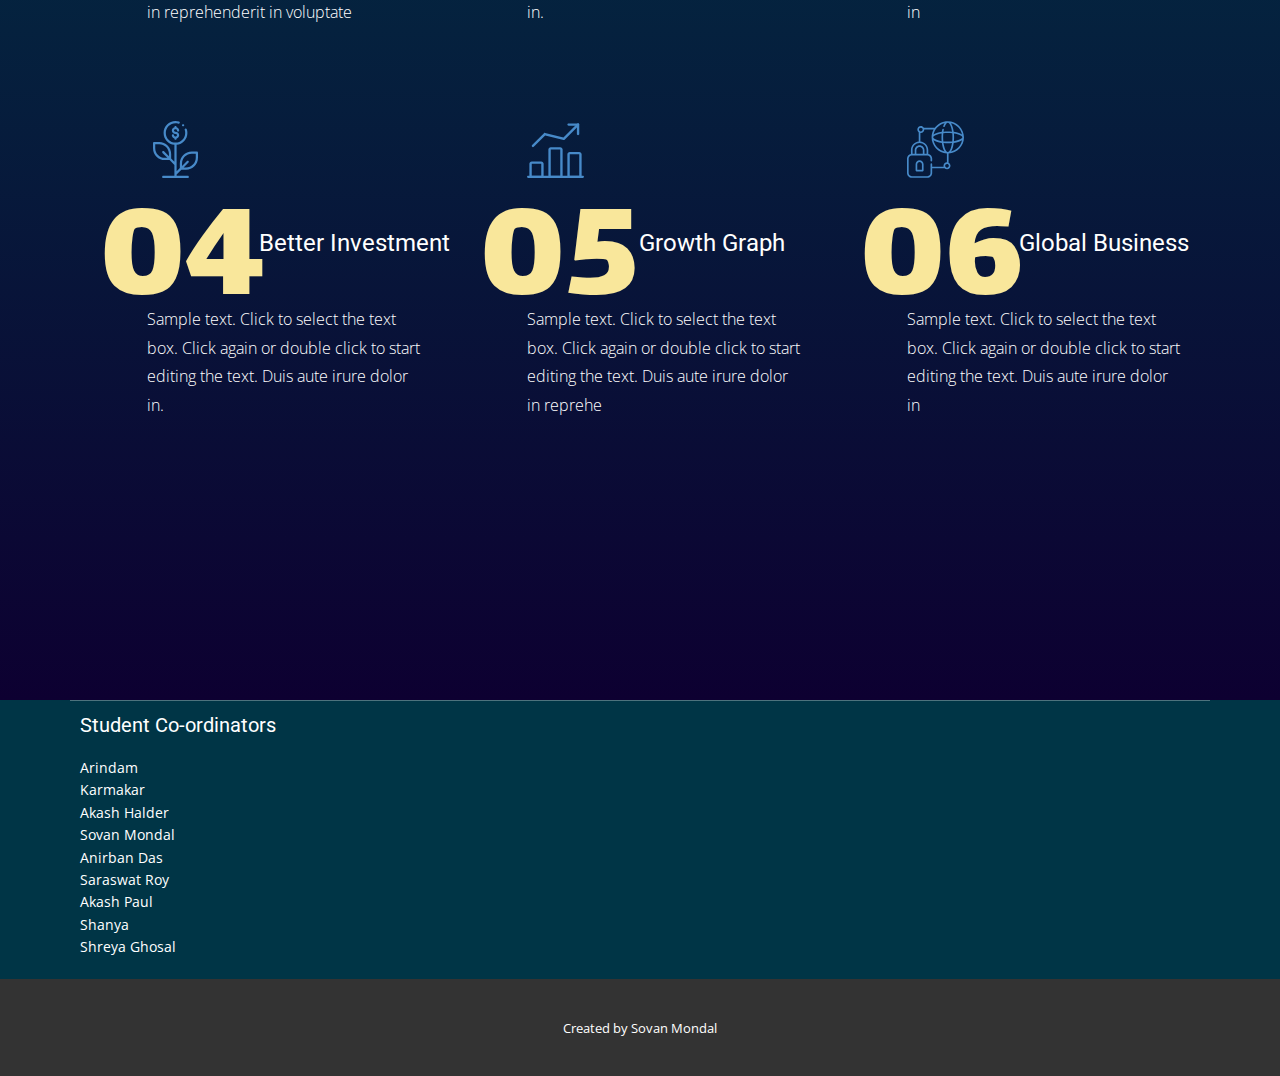
==== commit d9294974: "12:38pm 310322" ====
--- a/index.html
+++ b/index.html
@@ -44,7 +44,7 @@
                     <div class="u-layout-col">
                       <div class="u-align-left u-container-style u-gradient u-layout-cell u-opacity u-opacity-70 u-radius-20 u-size-60 u-layout-cell-1">
                         <div class="u-container-layout u-valign-bottom-lg u-valign-bottom-xl u-container-layout-1">
-                          <h3 class="u-custom-font u-font-pt-sans u-text u-text-1">Saraswat MF</h3>
+                          <h3 class="u-custom-font u-font-pt-sans u-text u-text-1">Registration</h3>
                           <p class="u-text u-text-body-alt-color u-text-2">Duis aute irure dolor in reprehenderit in voluptate velit esse cillum dolore eu fugiat nulla pariatur excepteur sint mollit anim id.</p>
                           <a href="tech-assembler.github.io" class="u-active-white u-border-2 u-border-active-palette-1-base u-border-hover-black u-border-palette-4-base u-btn u-btn-round u-button-style u-custom-color-3 u-custom-font u-font-pt-sans u-hover-white u-radius-50 u-text-active-custom-color-3 u-text-hover-custom-color-3 u-btn-1" target="_blank">&nbsp;Register Now</a>
                           <img class="u-image u-image-contain u-image-default u-image-1" src="https://www.91-img.com/pictures/142423-v4-asus-rog-phone-5-mobile-phone-large-1.jpg" alt="" data-image-width="700" data-image-height="780">
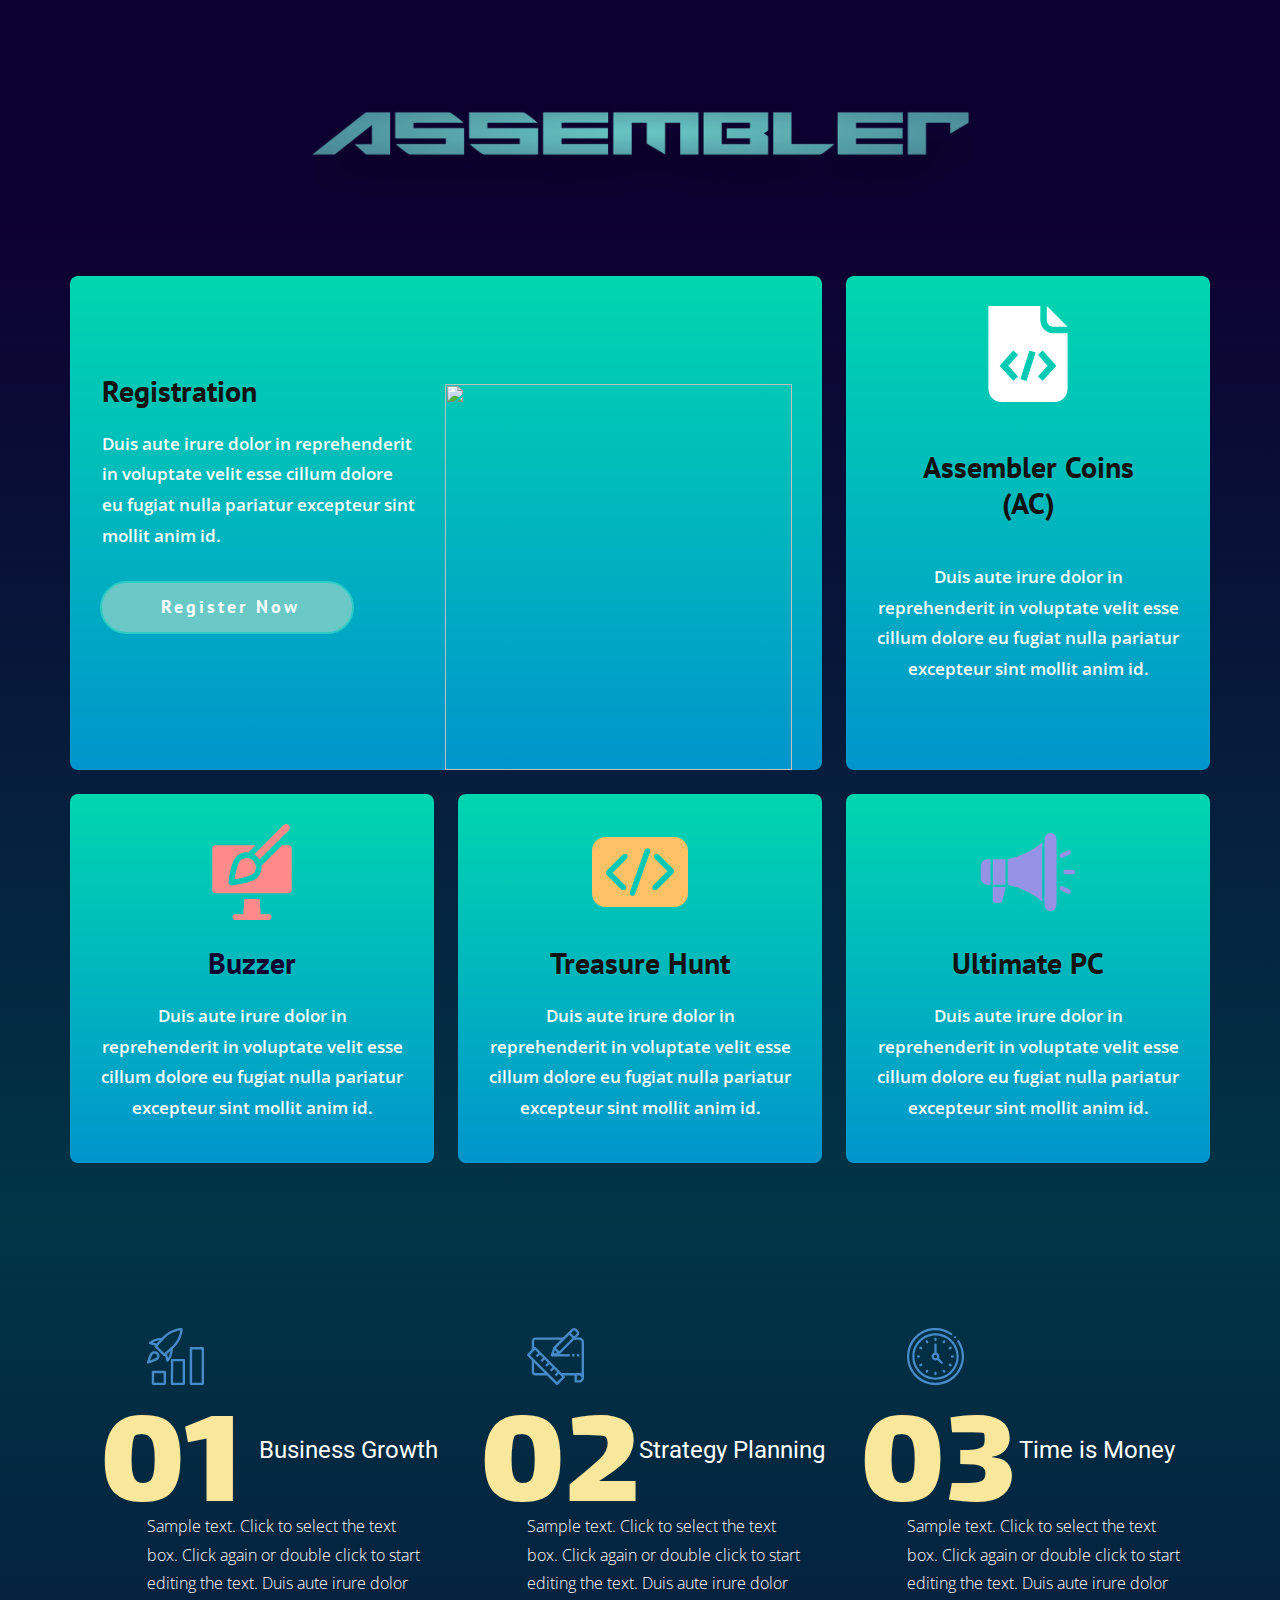
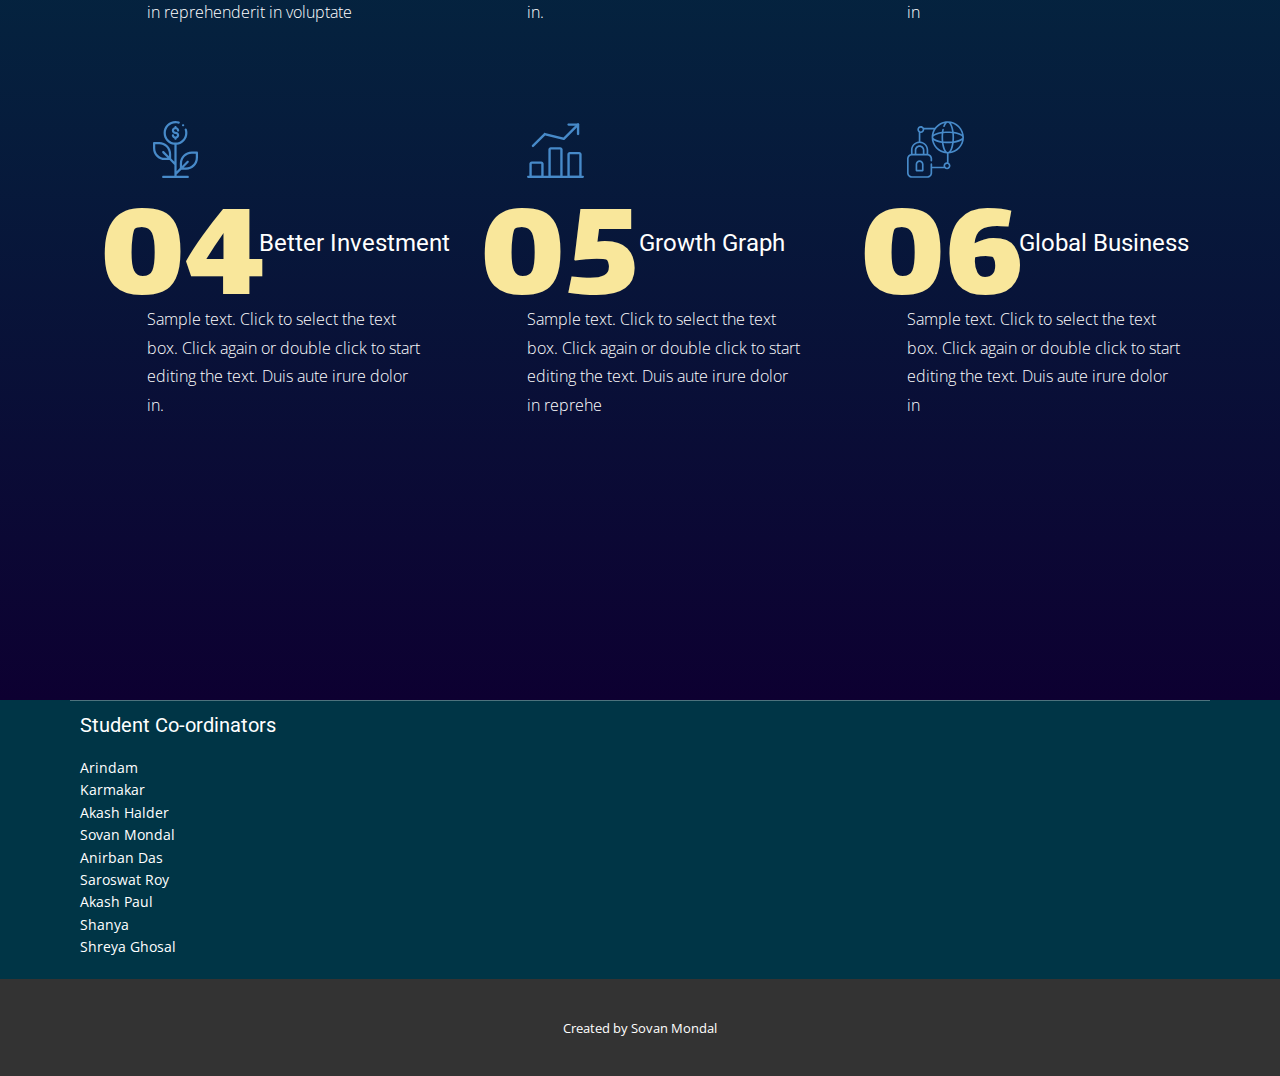
==== commit 2c64831a: "12:44pm 310322" ====
--- a/index.html
+++ b/index.html
@@ -46,7 +46,7 @@
                         <div class="u-container-layout u-valign-bottom-lg u-valign-bottom-xl u-container-layout-1">
                           <h3 class="u-custom-font u-font-pt-sans u-text u-text-1">Registration</h3>
                           <p class="u-text u-text-body-alt-color u-text-2">Duis aute irure dolor in reprehenderit in voluptate velit esse cillum dolore eu fugiat nulla pariatur excepteur sint mollit anim id.</p>
-                          <a href="tech-assembler.github.io" class="u-active-white u-border-2 u-border-active-palette-1-base u-border-hover-black u-border-palette-4-base u-btn u-btn-round u-button-style u-custom-color-3 u-custom-font u-font-pt-sans u-hover-white u-radius-50 u-text-active-custom-color-3 u-text-hover-custom-color-3 u-btn-1" target="_blank">&nbsp;Register Now</a>
+                          <a href="https://forms.gle/naoPfDfqReSyfhR6A" class="u-active-white u-border-2 u-border-active-palette-1-base u-border-hover-black u-border-palette-4-base u-btn u-btn-round u-button-style u-custom-color-3 u-custom-font u-font-pt-sans u-hover-white u-radius-50 u-text-active-custom-color-3 u-text-hover-custom-color-3 u-btn-1" target="_blank">&nbsp;Register Now</a>
                           <img class="u-image u-image-contain u-image-default u-image-1" src="https://www.91-img.com/pictures/142423-v4-asus-rog-phone-5-mobile-phone-large-1.jpg" alt="" data-image-width="700" data-image-height="780">
                         </div>
                       </div>
@@ -239,7 +239,7 @@
                     <div class="u-block">
                       <div class="u-block-container u-clearfix"><!--block_header-->
                         <h5 class="u-block-header u-text u-text-body-alt-color"><!--block_header_content-->Student Co-ordinators<!--/block_header_content--></h5><!--/block_header--><!--block_content-->
-                        <p class="u-block-content u-small-text u-text u-text-body-alt-color u-text-variant u-text-2"><!--block_content_content-->Arindam Karmakar<br>Akash Halder<br>Sovan Mondal<br>Anirban Das<br>Saraswat Roy<br>Akash Paul<br>Shanya<br>Shreya Ghosal<br><!--/block_content_content-->
+                        <p class="u-block-content u-small-text u-text u-text-body-alt-color u-text-variant u-text-2"><!--block_content_content-->Arindam Karmakar<br>Akash Halder<br>Sovan Mondal<br>Anirban Das<br>Saroswat Roy<br>Akash Paul<br>Shanya<br>Shreya Ghosal<br><!--/block_content_content-->
                         </p><!--/block_content-->
                       </div>
                     </div><!--/block-->
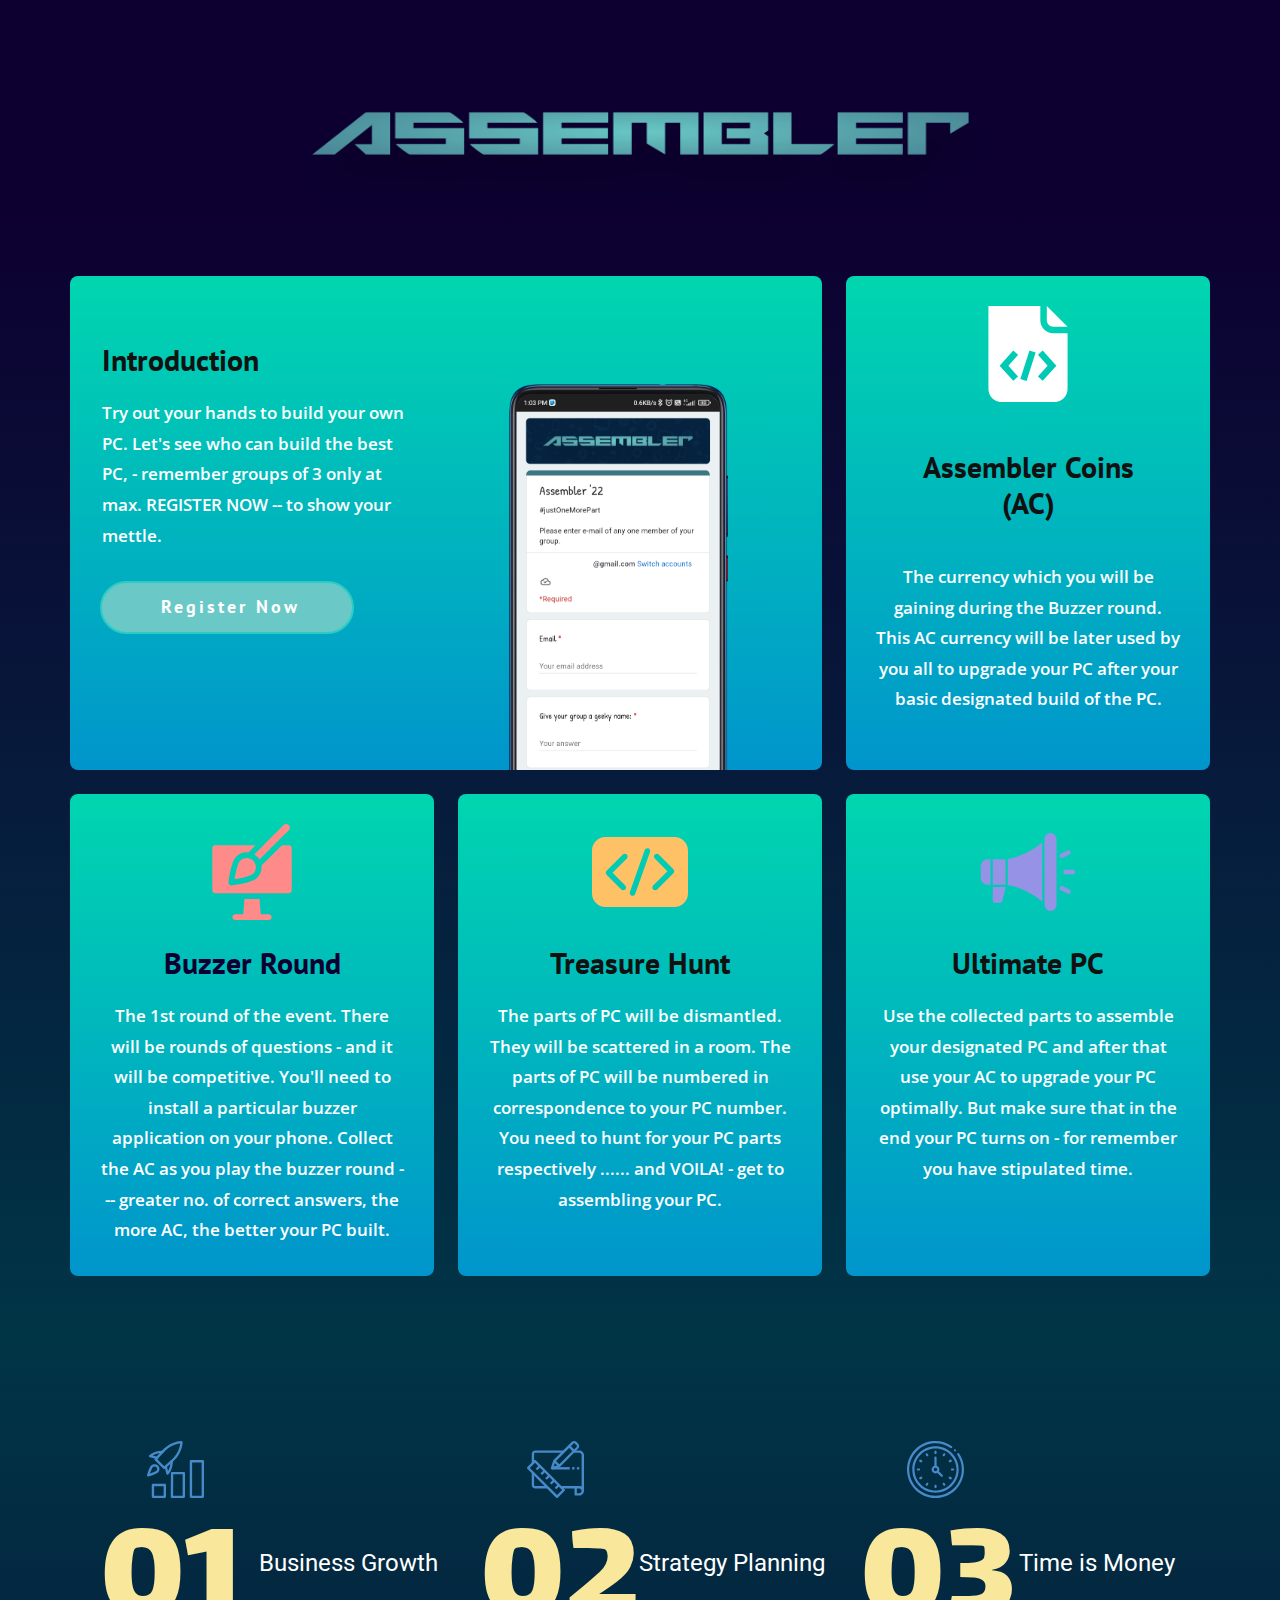
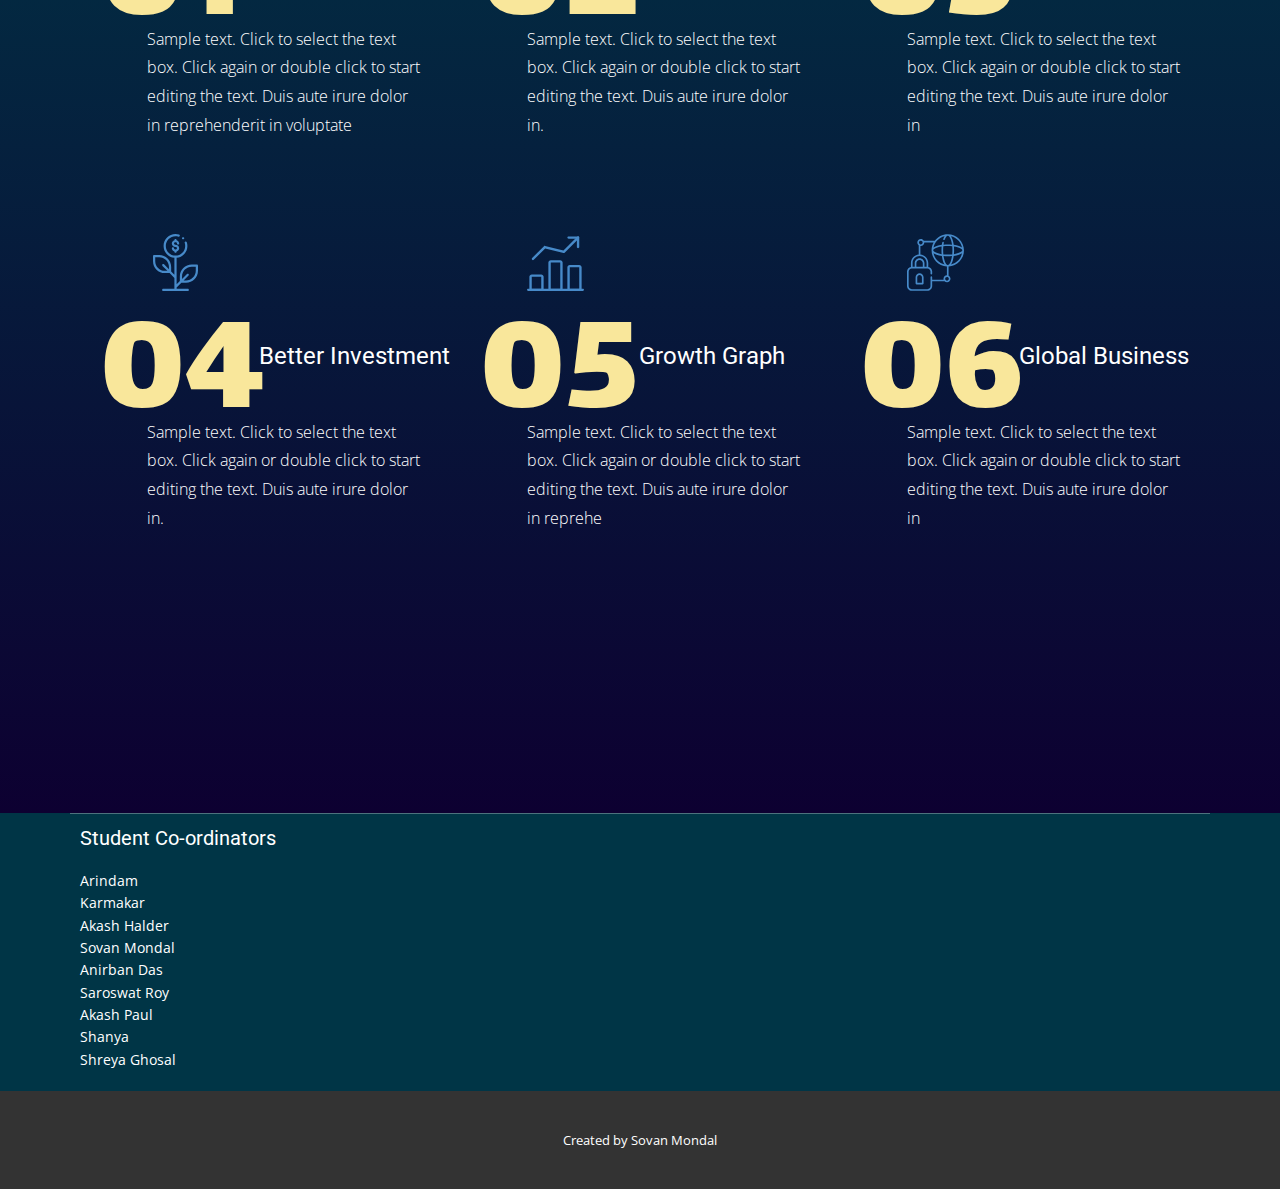
==== commit fd693f56: "1:23pm 310322" ====
--- a/index.html
+++ b/index.html
@@ -7,7 +7,7 @@
     <meta name="description" content="">
     <meta name="page_type" content="np-template-header-footer-from-plugin">
     <title>Assembler</title>
-    <link rel="icon" href="images/Frame 5.png" type="image/icon type">
+    <link rel="icon" href="images/Frame.png" type="image/icon type">
     <link rel="stylesheet" href="nicepage.css" media="screen">
 <link rel="stylesheet" href="Assembler.css" media="screen">
     <script class="u-script" type="text/javascript" src="jquery.js" defer=""></script>
@@ -44,10 +44,11 @@
                     <div class="u-layout-col">
                       <div class="u-align-left u-container-style u-gradient u-layout-cell u-opacity u-opacity-70 u-radius-20 u-size-60 u-layout-cell-1">
                         <div class="u-container-layout u-valign-bottom-lg u-valign-bottom-xl u-container-layout-1">
-                          <h3 class="u-custom-font u-font-pt-sans u-text u-text-1">Registration</h3>
-                          <p class="u-text u-text-body-alt-color u-text-2">Duis aute irure dolor in reprehenderit in voluptate velit esse cillum dolore eu fugiat nulla pariatur excepteur sint mollit anim id.</p>
+                          <h3 class="u-custom-font u-font-pt-sans u-text u-text-1">Introduction</h3>
+                          <p class="u-text u-text-body-alt-color u-text-2">Try out your hands to build your own PC. Let's see who can build the best PC, - remember groups of 3 only at max.
+                            REGISTER NOW -- to show your mettle.</p>
                           <a href="https://forms.gle/naoPfDfqReSyfhR6A" class="u-active-white u-border-2 u-border-active-palette-1-base u-border-hover-black u-border-palette-4-base u-btn u-btn-round u-button-style u-custom-color-3 u-custom-font u-font-pt-sans u-hover-white u-radius-50 u-text-active-custom-color-3 u-text-hover-custom-color-3 u-btn-1" target="_blank">&nbsp;Register Now</a>
-                          <img class="u-image u-image-contain u-image-default u-image-1" src="https://www.91-img.com/pictures/142423-v4-asus-rog-phone-5-mobile-phone-large-1.jpg" alt="" data-image-width="700" data-image-height="780">
+                          <img class="u-image u-image-contain u-image-default u-image-1" src="images/phone.png" alt="" data-image-width="700" data-image-height="780">
                         </div>
                       </div>
                     </div>
@@ -62,7 +63,7 @@
 </g></svg></span>
                           <h3 class="u-custom-font u-font-pt-sans u-text u-text-3">Assembler Coins<br>(AC)
                           </h3>
-                          <p class="u-text u-text-body-alt-color u-text-4">Duis aute irure dolor in reprehenderit in voluptate velit esse cillum dolore eu fugiat nulla pariatur excepteur sint mollit anim id.</p>
+                          <p class="u-text u-text-body-alt-color u-text-4">The currency which you will be gaining during the Buzzer round. This AC currency will be later used by you all to upgrade your PC after your basic designated build of the PC.</p>
                         </div>
                       </div>
                     </div>
@@ -73,15 +74,15 @@
                 <div class="u-layout-row">
                   <div class="u-align-center u-container-style u-gradient u-layout-cell u-opacity u-opacity-70 u-radius-20 u-size-20 u-layout-cell-3">
                     <div class="u-container-layout u-valign-top u-container-layout-3"><span class="u-icon u-icon-circle u-icon-2"><svg class="u-svg-link" preserveAspectRatio="xMidYMin slice" viewBox="0 0 506.292 506.292" style=""><use xmlns:xlink="http://www.w3.org/1999/xlink" xlink:href="#svg-cc18"></use></svg><svg class="u-svg-content" viewBox="0 0 506.292 506.292" id="svg-cc18"><path d="m341.859 476.292h-42.653l-6.13-81.05h-79.86l-6.13 81.05h-42.653c-8.284 0-15 6.716-15 15s6.716 15 15 15h177.426c8.284 0 15-6.716 15-15s-6.716-15-15-15z"></path><path d="m447.326 111.442h-36.2l-107.96 107.59c2.639 23.459-5.249 47.262-22.52 64.53-24.368 24.367-100.672 36.339-134.98 40.19-10.05.927-17.521-7.397-16.53-16.54 3.821-33.754 15.692-110.482 40.19-134.98 17.6-17.6 41.54-25.11 64.54-22.52l38.13-38.27h-213.03c-8.45 0-15.32 6.87-15.32 15.32v223.16c0 8.45 6.87 15.32 15.32 15.32h388.36c8.45 0 15.32-6.87 15.32-15.32v-223.16c0-8.45-6.87-15.32-15.32-15.32z"></path><path d="m292.456 187.352c3.997-3.983 112.841-112.458 155.15-154.62 7.17-7.58 7.02-19.7-.37-27.08-7.39-7.39-19.51-7.55-27.09-.38-.509.511-152.369 152.901-154.61 155.15 10.622 6.365 20.106 15.559 26.92 26.93z"></path><path d="m259.436 193.452c-19.058-19.059-49.979-18.94-68.9 0-12.4 12.4-23.43 59.66-29.11 98.01 21.977-3.258 83.784-14.034 99.08-30.21 17.97-19.158 17.48-49.251-1.07-67.8z"></path></svg></span>
-                      <h3 class="u-custom-font u-font-pt-sans u-text u-text-custom-color-1 u-text-5">Buzzer</h3>
-                      <p class="u-text u-text-body-alt-color u-text-6">Duis aute irure dolor in reprehenderit in voluptate velit esse cillum dolore eu fugiat nulla pariatur excepteur sint mollit anim id.</p>
+                      <h3 class="u-custom-font u-font-pt-sans u-text u-text-custom-color-1 u-text-5">Buzzer Round</h3>
+                      <p class="u-text u-text-body-alt-color u-text-6">The 1st round of the event. There will be rounds of questions - and it will be competitive. You'll need to install a particular buzzer application on your phone. Collect the AC as you play the buzzer round --- greater no. of correct answers, the more AC, the better your PC built.</p>
                     </div>
                   </div>
                   <div class="u-align-center u-container-style u-gradient u-layout-cell u-opacity u-opacity-70 u-radius-20 u-size-20 u-layout-cell-4">
                     <div class="u-container-layout u-valign-top u-container-layout-4"><span class="u-icon u-icon-circle u-icon-3"><svg class="u-svg-link" preserveAspectRatio="xMidYMin slice" viewBox="0 0 512 512" style=""><use xmlns:xlink="http://www.w3.org/1999/xlink" xlink:href="#svg-9d44"></use></svg><svg class="u-svg-content" viewBox="0 0 512 512" id="svg-9d44"><g><path d="m439.54 68.7h-367.08c-39.95 0-72.46 32.51-72.46 72.47v229.66c0 39.96 32.51 72.47 72.46 72.47h367.08c39.95 0 72.46-32.51 72.46-72.47v-229.66c0-39.96-32.51-72.47-72.46-72.47zm-253.73 115.29-76.23 76.23 67.79 67.79c5.86 5.86 5.86 15.36 0 21.21-5.85 5.86-15.35 5.86-21.21 0l-78.4-78.4c-5.86-5.86-5.86-15.35 0-21.21l86.83-86.83c5.86-5.86 15.36-5.86 21.22 0 5.85 5.85 5.85 15.35 0 21.21zm123.73-35.29-79.32 224.59c-2.76 7.82-11.33 11.91-19.14 9.15s-11.91-11.33-9.15-19.14l79.32-224.59c2.76-7.81 11.32-11.91 19.14-9.15 7.81 2.76 11.91 11.33 9.15 19.14zm124.7 113.69-86.83 86.83c-5.86 5.86-15.36 5.86-21.22 0-5.85-5.85-5.85-15.35 0-21.21l76.23-76.23-67.79-67.79c-5.86-5.86-5.86-15.36 0-21.21 5.85-5.86 15.35-5.86 21.21 0l78.4 78.4c5.86 5.86 5.86 15.35 0 21.21z"></path>
 </g></svg></span>
                       <h3 class="u-custom-font u-font-pt-sans u-text u-text-7">Treasure Hunt</h3>
-                      <p class="u-text u-text-body-alt-color u-text-8">Duis aute irure dolor in reprehenderit in voluptate velit esse cillum dolore eu fugiat nulla pariatur excepteur sint mollit anim id.</p>
+                      <p class="u-text u-text-body-alt-color u-text-8">The parts of PC will be dismantled. They will be scattered in a room. The parts of PC will be numbered in correspondence to your PC number. You need to hunt for your PC parts respectively ......  and VOILA! - get to assembling your PC.</p>
                     </div>
                   </div>
                   <div class="u-align-center u-container-style u-gradient u-layout-cell u-opacity u-opacity-70 u-radius-20 u-size-20 u-layout-cell-5">
@@ -89,7 +90,7 @@
 </g>
 </g></svg></span>
                       <h3 class="u-custom-font u-font-pt-sans u-text u-text-9">Ultimate PC</h3>
-                      <p class="u-text u-text-body-alt-color u-text-10">Duis aute irure dolor in reprehenderit in voluptate velit esse cillum dolore eu fugiat nulla pariatur excepteur sint mollit anim id.</p>
+                      <p class="u-text u-text-body-alt-color u-text-10">Use the collected parts to assemble your designated PC and after that use your AC to upgrade your PC optimally. But make sure that in the end your PC turns on - for remember you have stipulated time.</p>
                     </div>
                   </div>
                 </div>
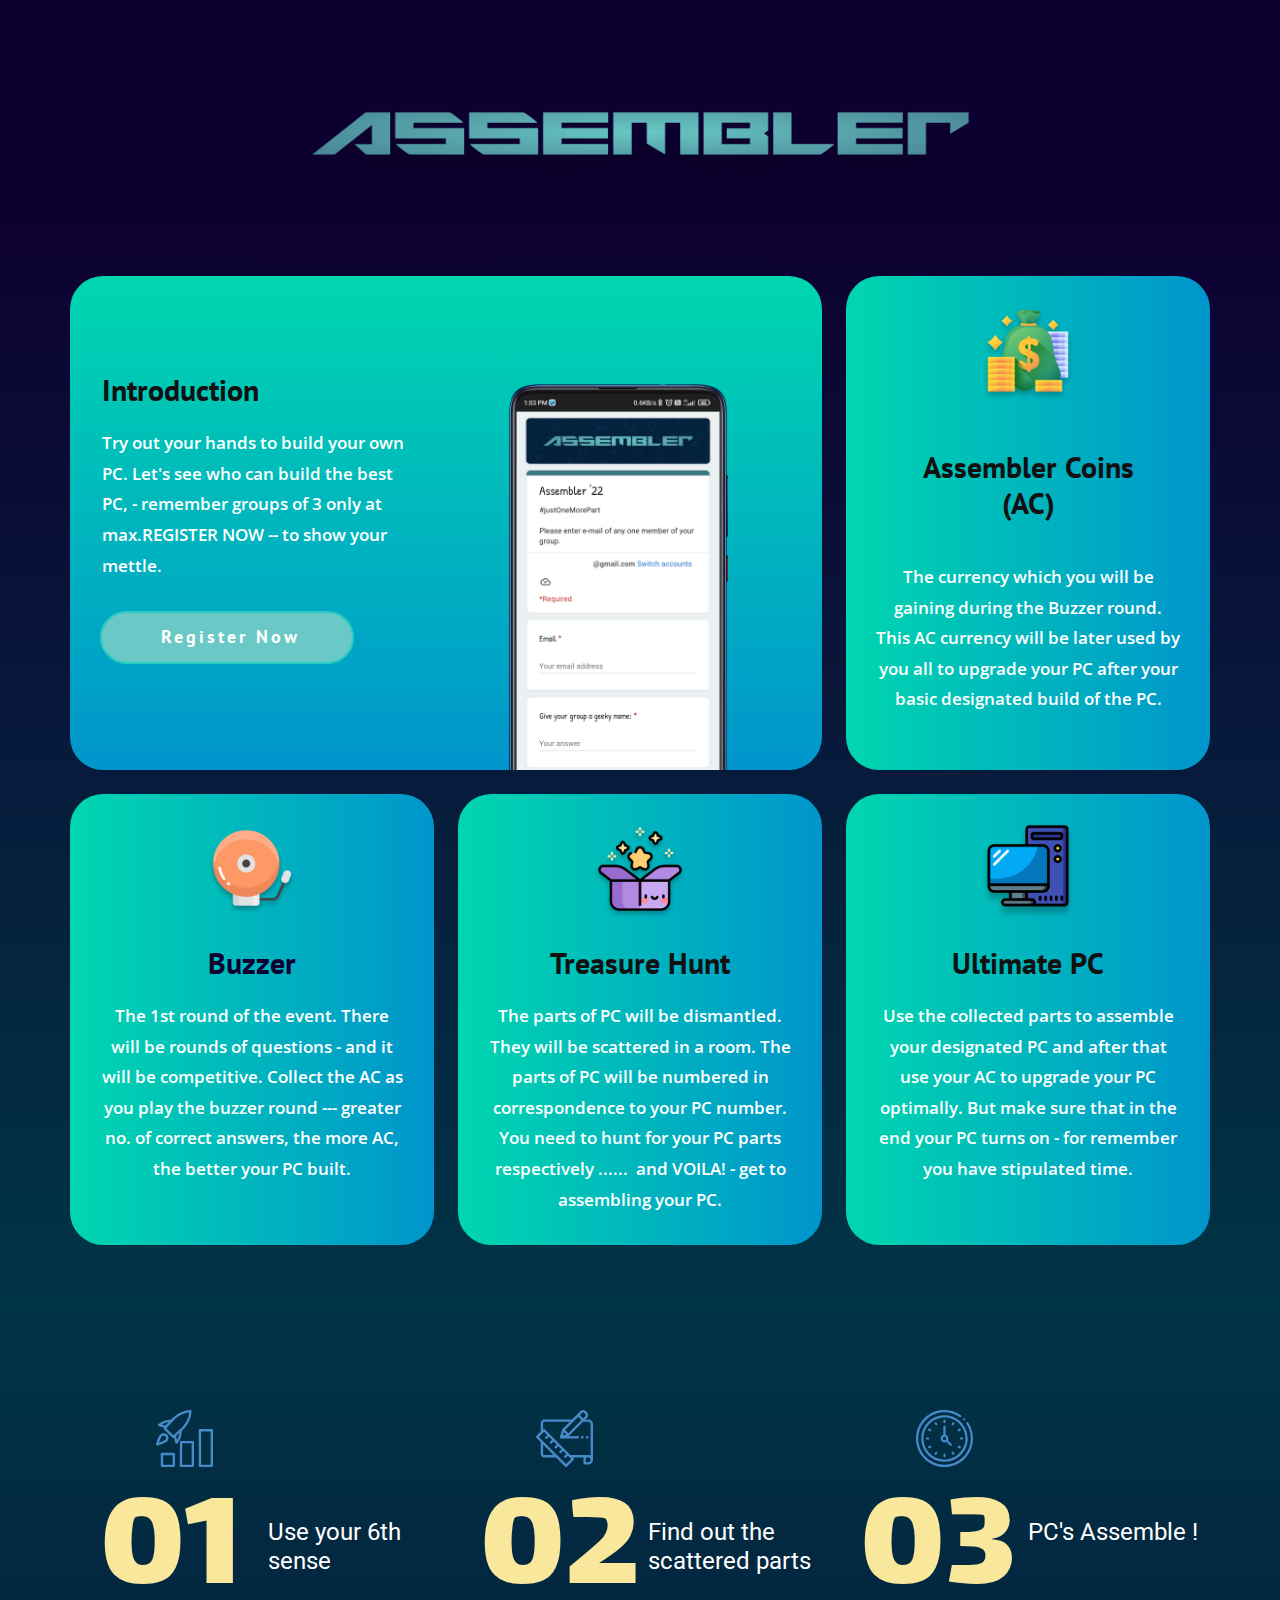
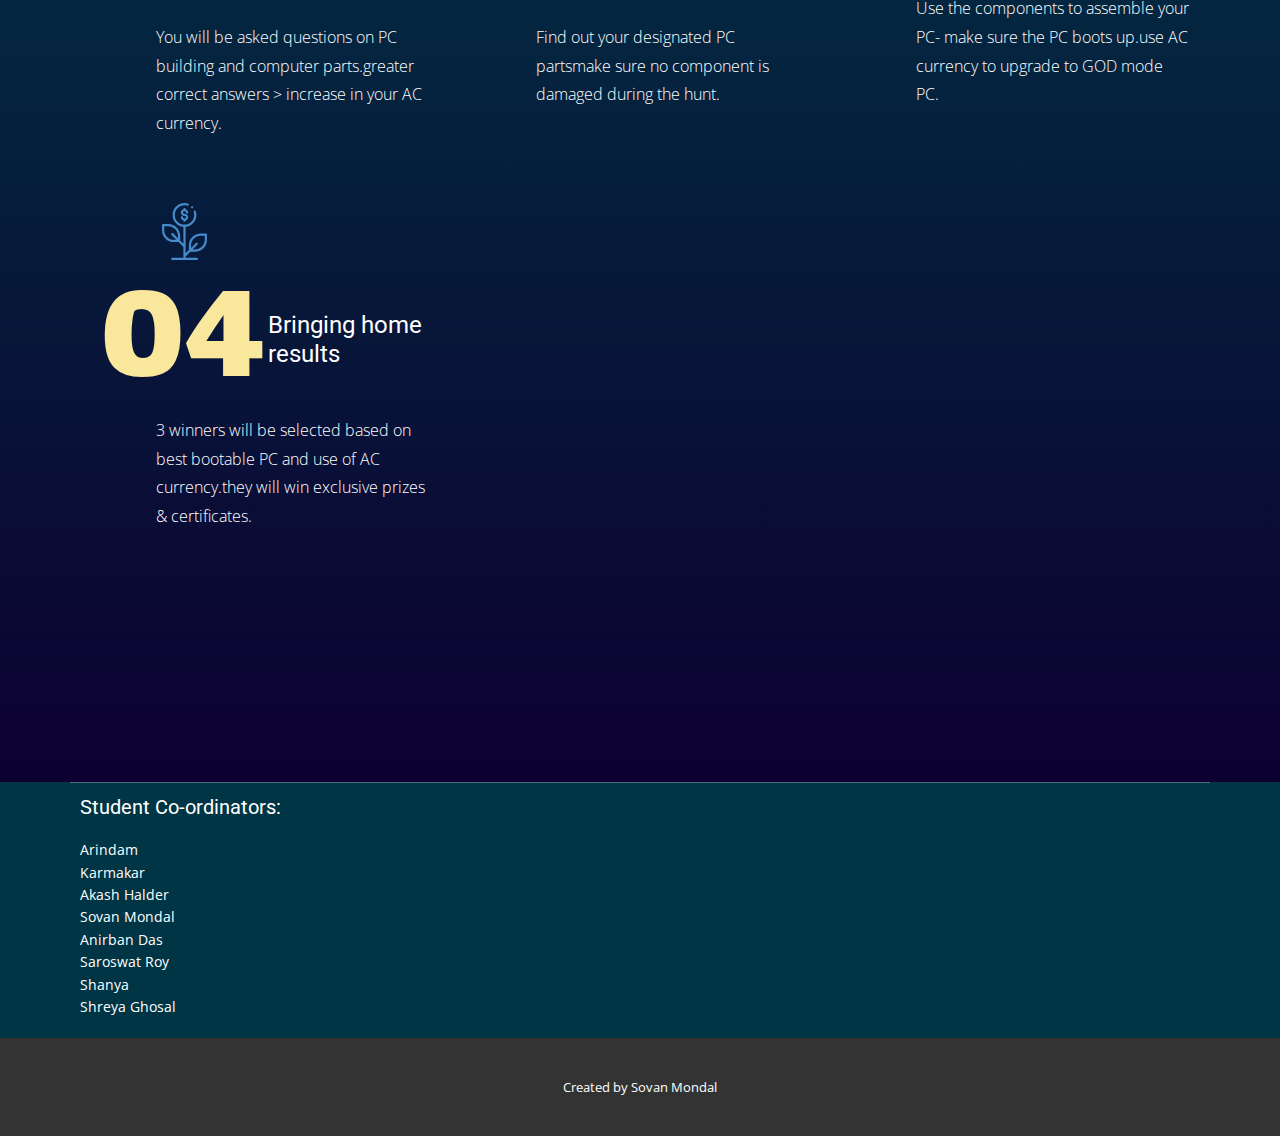
==== commit e9412f0f: "2:33pm 310322" ====
--- a/index.html
+++ b/index.html
@@ -42,28 +42,23 @@
                 <div class="u-layout-row">
                   <div class="u-size-40">
                     <div class="u-layout-col">
-                      <div class="u-align-left u-container-style u-gradient u-layout-cell u-opacity u-opacity-70 u-radius-20 u-size-60 u-layout-cell-1">
+                      <div class="u-align-left u-container-style u-gradient u-layout-cell u-opacity u-opacity-70 u-radius-45 u-shape-round u-size-60 u-layout-cell-1">
                         <div class="u-container-layout u-valign-bottom-lg u-valign-bottom-xl u-container-layout-1">
-                          <h3 class="u-custom-font u-font-pt-sans u-text u-text-1">Introduction</h3>
-                          <p class="u-text u-text-body-alt-color u-text-2">Try out your hands to build your own PC. Let's see who can build the best PC, - remember groups of 3 only at max.
-                            REGISTER NOW -- to show your mettle.</p>
+                          <h3 class="u-custom-font u-font-pt-sans u-text u-text-1"> Introduction</h3>
+                          <p class="u-text u-text-body-alt-color u-text-2"> Try out your hands to build your own PC. Let's see who can build the best PC, - remember groups of 3 only at max.REGISTER NOW -- to show your mettle.</p>
                           <a href="https://forms.gle/naoPfDfqReSyfhR6A" class="u-active-white u-border-2 u-border-active-palette-1-base u-border-hover-black u-border-palette-4-base u-btn u-btn-round u-button-style u-custom-color-3 u-custom-font u-font-pt-sans u-hover-white u-radius-50 u-text-active-custom-color-3 u-text-hover-custom-color-3 u-btn-1" target="_blank">&nbsp;Register Now</a>
-                          <img class="u-image u-image-contain u-image-default u-image-1" src="images/phone.png" alt="" data-image-width="700" data-image-height="780">
+                          <img class="u-image u-image-contain u-image-default u-image-1" src="images/phone.png" alt="" data-image-width="904" data-image-height="1600">
                         </div>
                       </div>
                     </div>
                   </div>
                   <div class="u-size-20">
                     <div class="u-layout-col">
-                      <div class="u-align-center u-container-style u-gradient u-layout-cell u-opacity u-opacity-70 u-radius-20 u-shape-round u-size-60 u-layout-cell-2">
-                        <div class="u-container-layout u-valign-top u-container-layout-2"><span class="u-icon u-icon-circle u-text-white u-icon-1"><svg class="u-svg-link" preserveAspectRatio="xMidYMin slice" viewBox="0 0 512 512" style=""><use xmlns:xlink="http://www.w3.org/1999/xlink" xlink:href="#svg-b25b"></use></svg><svg class="u-svg-content" viewBox="0 0 512 512" x="0px" y="0px" id="svg-b25b" style="enable-background:new 0 0 512 512;"><g><g><path d="M356.324,0v76.108c0,19.075,15.519,34.594,34.594,34.594h76.108L356.324,0z"></path>
-</g>
-</g><g><g><path d="M390.918,145.298c-38.054,0-69.189-31.135-69.189-69.189V0H44.973v442.811c0,38.054,31.135,69.189,69.189,69.189h283.675    c38.054,0,69.189-31.135,69.189-69.189V145.298H390.918z M203.125,375.884l-25.718,23.143l-72.684-80.758l72.69-80.758    l25.718,23.137l-51.864,57.621L203.125,375.884z M248.265,399.623l-32.969-10.489l48.432-152.217l32.969,10.489L248.265,399.623z     M334.584,399.028l-25.718-23.143l51.857-57.613l-51.85-57.613l25.718-23.151l72.683,80.758L334.584,399.028z"></path>
-</g>
-</g></svg></span>
+                      <div class="u-align-center u-container-style u-gradient u-layout-cell u-opacity u-opacity-70 u-radius-45 u-shape-round u-size-60 u-layout-cell-2">
+                        <div class="u-container-layout u-valign-top u-container-layout-2"><span class="u-file-icon u-icon u-icon-1"><img src="images/ac.png" alt=""></span>
                           <h3 class="u-custom-font u-font-pt-sans u-text u-text-3">Assembler Coins<br>(AC)
                           </h3>
-                          <p class="u-text u-text-body-alt-color u-text-4">The currency which you will be gaining during the Buzzer round. This AC currency will be later used by you all to upgrade your PC after your basic designated build of the PC.</p>
+                          <p class="u-text u-text-body-alt-color u-text-4"> The currency which you will be gaining during the Buzzer round. This AC currency will be later used by you all to upgrade your PC after your basic designated build of the PC.</p>
                         </div>
                       </div>
                     </div>
@@ -72,25 +67,22 @@
               </div>
               <div class="u-size-20">
                 <div class="u-layout-row">
-                  <div class="u-align-center u-container-style u-gradient u-layout-cell u-opacity u-opacity-70 u-radius-20 u-size-20 u-layout-cell-3">
-                    <div class="u-container-layout u-valign-top u-container-layout-3"><span class="u-icon u-icon-circle u-icon-2"><svg class="u-svg-link" preserveAspectRatio="xMidYMin slice" viewBox="0 0 506.292 506.292" style=""><use xmlns:xlink="http://www.w3.org/1999/xlink" xlink:href="#svg-cc18"></use></svg><svg class="u-svg-content" viewBox="0 0 506.292 506.292" id="svg-cc18"><path d="m341.859 476.292h-42.653l-6.13-81.05h-79.86l-6.13 81.05h-42.653c-8.284 0-15 6.716-15 15s6.716 15 15 15h177.426c8.284 0 15-6.716 15-15s-6.716-15-15-15z"></path><path d="m447.326 111.442h-36.2l-107.96 107.59c2.639 23.459-5.249 47.262-22.52 64.53-24.368 24.367-100.672 36.339-134.98 40.19-10.05.927-17.521-7.397-16.53-16.54 3.821-33.754 15.692-110.482 40.19-134.98 17.6-17.6 41.54-25.11 64.54-22.52l38.13-38.27h-213.03c-8.45 0-15.32 6.87-15.32 15.32v223.16c0 8.45 6.87 15.32 15.32 15.32h388.36c8.45 0 15.32-6.87 15.32-15.32v-223.16c0-8.45-6.87-15.32-15.32-15.32z"></path><path d="m292.456 187.352c3.997-3.983 112.841-112.458 155.15-154.62 7.17-7.58 7.02-19.7-.37-27.08-7.39-7.39-19.51-7.55-27.09-.38-.509.511-152.369 152.901-154.61 155.15 10.622 6.365 20.106 15.559 26.92 26.93z"></path><path d="m259.436 193.452c-19.058-19.059-49.979-18.94-68.9 0-12.4 12.4-23.43 59.66-29.11 98.01 21.977-3.258 83.784-14.034 99.08-30.21 17.97-19.158 17.48-49.251-1.07-67.8z"></path></svg></span>
-                      <h3 class="u-custom-font u-font-pt-sans u-text u-text-custom-color-1 u-text-5">Buzzer Round</h3>
-                      <p class="u-text u-text-body-alt-color u-text-6">The 1st round of the event. There will be rounds of questions - and it will be competitive. You'll need to install a particular buzzer application on your phone. Collect the AC as you play the buzzer round --- greater no. of correct answers, the more AC, the better your PC built.</p>
-                    </div>
-                  </div>
-                  <div class="u-align-center u-container-style u-gradient u-layout-cell u-opacity u-opacity-70 u-radius-20 u-size-20 u-layout-cell-4">
-                    <div class="u-container-layout u-valign-top u-container-layout-4"><span class="u-icon u-icon-circle u-icon-3"><svg class="u-svg-link" preserveAspectRatio="xMidYMin slice" viewBox="0 0 512 512" style=""><use xmlns:xlink="http://www.w3.org/1999/xlink" xlink:href="#svg-9d44"></use></svg><svg class="u-svg-content" viewBox="0 0 512 512" id="svg-9d44"><g><path d="m439.54 68.7h-367.08c-39.95 0-72.46 32.51-72.46 72.47v229.66c0 39.96 32.51 72.47 72.46 72.47h367.08c39.95 0 72.46-32.51 72.46-72.47v-229.66c0-39.96-32.51-72.47-72.46-72.47zm-253.73 115.29-76.23 76.23 67.79 67.79c5.86 5.86 5.86 15.36 0 21.21-5.85 5.86-15.35 5.86-21.21 0l-78.4-78.4c-5.86-5.86-5.86-15.35 0-21.21l86.83-86.83c5.86-5.86 15.36-5.86 21.22 0 5.85 5.85 5.85 15.35 0 21.21zm123.73-35.29-79.32 224.59c-2.76 7.82-11.33 11.91-19.14 9.15s-11.91-11.33-9.15-19.14l79.32-224.59c2.76-7.81 11.32-11.91 19.14-9.15 7.81 2.76 11.91 11.33 9.15 19.14zm124.7 113.69-86.83 86.83c-5.86 5.86-15.36 5.86-21.22 0-5.85-5.85-5.85-15.35 0-21.21l76.23-76.23-67.79-67.79c-5.86-5.86-5.86-15.36 0-21.21 5.85-5.86 15.35-5.86 21.21 0l78.4 78.4c5.86 5.86 5.86 15.35 0 21.21z"></path>
-</g></svg></span>
+                  <div class="u-align-center u-container-style u-gradient u-layout-cell u-opacity u-opacity-70 u-radius-45 u-shape-round u-size-20 u-layout-cell-3">
+                    <div class="u-container-layout u-valign-top u-container-layout-3"><span class="u-file-icon u-icon u-icon-2"><img src="images/buzzer.png" alt=""></span>
+                      <h3 class="u-custom-font u-font-pt-sans u-text u-text-custom-color-1 u-text-5">Buzzer</h3>
+                      <p class="u-text u-text-body-alt-color u-text-6"> The 1st round of the event. There will be rounds of questions - and it will be competitive. Collect the AC as you play the buzzer round --- greater no. of correct answers, the more AC, the better your PC built.</p>
+                    </div>
+                  </div>
+                  <div class="u-align-center u-container-style u-gradient u-layout-cell u-opacity u-opacity-70 u-radius-45 u-shape-round u-size-20 u-layout-cell-4">
+                    <div class="u-container-layout u-valign-top u-container-layout-4"><span class="u-file-icon u-icon u-icon-3"><img src="images/magic.png" alt=""></span>
                       <h3 class="u-custom-font u-font-pt-sans u-text u-text-7">Treasure Hunt</h3>
-                      <p class="u-text u-text-body-alt-color u-text-8">The parts of PC will be dismantled. They will be scattered in a room. The parts of PC will be numbered in correspondence to your PC number. You need to hunt for your PC parts respectively ......  and VOILA! - get to assembling your PC.</p>
-                    </div>
-                  </div>
-                  <div class="u-align-center u-container-style u-gradient u-layout-cell u-opacity u-opacity-70 u-radius-20 u-size-20 u-layout-cell-5">
-                    <div class="u-container-layout u-valign-top u-container-layout-5"><span class="u-icon u-icon-circle u-icon-4"><svg class="u-svg-link" preserveAspectRatio="xMidYMin slice" viewBox="0 0 512 512" style=""><use xmlns:xlink="http://www.w3.org/1999/xlink" xlink:href="#svg-929b"></use></svg><svg class="u-svg-content" viewBox="0 0 512 512" id="svg-929b"><g id="_10-awareness"><g id="glyph"><path d="m68 408a12 12 0 0 0 12 12h27a12 12 0 0 0 11.642-9.089l18.727-74.911h-69.369z"></path><path d="m148 325.084c39.546 6.021 126.607 37.071 184 89.749v-317.666c-57.393 52.678-144.454 83.728-184 89.749z"></path><path d="m376 48a32.036 32.036 0 0 0 -32 32v352a32 32 0 0 0 64 0v-352a32.036 32.036 0 0 0 -32-32z"></path><path d="m68 188h68v136h-68z"></path><path d="m4 224v64a36.04 36.04 0 0 0 36 36h16v-136h-16a36.04 36.04 0 0 0 -36 36z"></path><path d="m496 244h-40a12 12 0 0 0 0 24h40a12 12 0 0 0 0-24z"></path><path d="m436.256 181.336a11.939 11.939 0 0 0 5.191-1.188l36.053-17.333a12 12 0 0 0 -10.4-21.63l-36.049 17.334a12 12 0 0 0 5.209 22.817z"></path><path d="m477.5 349.185-36.049-17.333a12 12 0 0 0 -10.4 21.629l36.049 17.334a12 12 0 0 0 10.4-21.63z"></path>
-</g>
-</g></svg></span>
+                      <p class="u-text u-text-body-alt-color u-text-8"> The parts of PC will be dismantled. They will be scattered in a room. The parts of PC will be numbered in correspondence to your PC number. You need to hunt for your PC parts respectively ......&nbsp; and VOILA! - get to assembling your PC.</p>
+                    </div>
+                  </div>
+                  <div class="u-align-center u-container-style u-gradient u-layout-cell u-opacity u-opacity-70 u-radius-45 u-shape-round u-size-20 u-layout-cell-5">
+                    <div class="u-container-layout u-valign-top u-container-layout-5"><span class="u-file-icon u-icon u-icon-4"><img src="images/pc.png" alt=""></span>
                       <h3 class="u-custom-font u-font-pt-sans u-text u-text-9">Ultimate PC</h3>
-                      <p class="u-text u-text-body-alt-color u-text-10">Use the collected parts to assemble your designated PC and after that use your AC to upgrade your PC optimally. But make sure that in the end your PC turns on - for remember you have stipulated time.</p>
+                      <p class="u-text u-text-body-alt-color u-text-10"> Use the collected parts to assemble your designated PC and after that use your AC to upgrade your PC optimally. But make sure that in the end your PC turns on - for remember you have stipulated time.</p>
                     </div>
                   </div>
                 </div>
@@ -105,21 +97,22 @@
         <div class="u-expanded-width u-list u-list-1">
           <div class="u-repeater u-repeater-1">
             <div class="u-container-style u-list-item u-repeater-item">
-              <div class="u-container-layout u-similar-container u-valign-bottom-lg u-valign-bottom-md u-valign-bottom-sm u-valign-bottom-xl u-container-layout-1">
+              <div class="u-container-layout u-similar-container u-valign-bottom u-container-layout-1">
                 <h3 class="u-custom-font u-text u-text-palette-3-light-2 u-text-1">01</h3>
                 <div class="u-container-style u-group u-group-1">
                   <div class="u-container-layout u-container-layout-2"><span class="u-icon u-icon-circle u-text-palette-1-base u-icon-1"><svg class="u-svg-link" preserveAspectRatio="xMidYMin slice" viewBox="0 0 24 24" style=""><use xmlns:xlink="http://www.w3.org/1999/xlink" xlink:href="#svg-b827"></use></svg><svg class="u-svg-content" viewBox="0 0 24 24" id="svg-b827"><path d="m7.5 24h-5c-.276 0-.5-.224-.5-.5v-5c0-.276.224-.5.5-.5h5c.276 0 .5.224.5.5v5c0 .276-.224.5-.5.5zm-4.5-1h4v-4h-4z"></path><path d="m15.5 24h-5c-.133 0-.261-.053-.354-.147s-.147-.223-.146-.356l.06-10c.002-.275.225-.497.5-.497h4.94c.276 0 .5.224.5.5v10c0 .276-.224.5-.5.5zm-4.497-1h3.997v-9h-3.943z"></path><path d="m23.5 24h-5c-.276 0-.5-.224-.5-.5v-15c0-.276.224-.5.5-.5h5c.276 0 .5.224.5.5v15c0 .276-.224.5-.5.5zm-4.5-1h4v-14h-4z"></path><path d="m7.258 11.838c-.128 0-.256-.049-.354-.146l-3.596-3.597c-.188-.188-.196-.491-.018-.688l2.946-3.271c2.093-2.417 5.413-4.083 8.255-4.136.123-.016.267.051.363.146.096.097.148.228.146.363-.053 2.842-1.719 6.162-4.144 8.261l-3.264 2.94c-.094.086-.214.128-.334.128zm-2.907-4.114 2.926 2.926 2.918-2.629c2.076-1.797 3.542-4.542 3.774-6.99-2.448.232-5.192 1.698-6.983 3.767z"></path><path d="m8.604 14.21c-.045 0-.091-.006-.136-.019-.174-.05-.308-.188-.351-.365l-.707-2.95c-.064-.268.102-.538.37-.603.272-.063.539.102.603.37l.469 1.959c.869-1.359 1.042-3.098 1.06-4.115.005-.276.23-.492.509-.491.276.004.496.233.491.508-.042 2.366-.736 4.34-1.955 5.559-.095.095-.223.147-.353.147z"></path><path d="m4.241 7.603c-.039 0-.078-.004-.117-.014l-2.95-.707c-.176-.042-.316-.175-.365-.35-.049-.174 0-.361.127-.489 1.219-1.219 3.193-1.913 5.56-1.955.265-.025.504.215.508.491s-.214.504-.491.509c-1.018.018-2.756.191-4.115 1.06l1.959.469c.268.064.434.334.37.603-.056.229-.26.383-.486.383z"></path><path d="m.5 15c-.131 0-.258-.052-.354-.146-.13-.13-.178-.321-.125-.497.165-.552 1.023-3.338 1.695-4.01.809-.81 2.126-.811 2.938 0 .81.81.81 2.128 0 2.938-.671.672-3.458 1.529-4.01 1.694-.048.014-.096.021-.144.021zm2.685-4.261c-.276 0-.552.105-.762.315-.284.284-.772 1.536-1.154 2.677 1.141-.382 2.394-.87 2.677-1.153.42-.42.42-1.104 0-1.523-.21-.211-.486-.316-.761-.316z"></path></svg>
             
             
           </span>
-                    <h4 class="u-text u-text-body-alt-color u-text-2">Business Growth</h4>
-                    <p class="u-text u-text-body-alt-color u-text-3">Sample text. Click to select the text box. Click again or double click to start editing the text.&nbsp;Duis aute irure dolor in reprehenderit in voluptate</p>
-                  </div>
-                </div>
-              </div>
-            </div>
-            <div class="u-container-style u-list-item u-repeater-item">
-              <div class="u-container-layout u-similar-container u-valign-bottom-lg u-valign-bottom-md u-valign-bottom-sm u-valign-bottom-xl u-container-layout-3">
+                    <h4 class="u-text u-text-body-alt-color u-text-2"> Use your 6th&nbsp;<br>sense<br>
+                    </h4>
+                    <p class="u-text u-text-body-alt-color u-text-3"> You will be asked questions on PC building and computer parts.greater correct answers &gt; increase in your AC currency.</p>
+                  </div>
+                </div>
+              </div>
+            </div>
+            <div class="u-container-style u-list-item u-repeater-item">
+              <div class="u-container-layout u-similar-container u-valign-bottom u-container-layout-3">
                 <h3 class="u-custom-font u-text u-text-palette-3-light-2 u-text-4">02</h3>
                 <div class="u-container-style u-group u-group-2">
                   <div class="u-container-layout u-container-layout-4"><span class="u-icon u-icon-circle u-text-palette-1-base u-icon-2"><svg class="u-svg-link" preserveAspectRatio="xMidYMin slice" viewBox="0 0 511.998 511.998" style=""><use xmlns:xlink="http://www.w3.org/1999/xlink" xlink:href="#svg-07e3"></use></svg><svg class="u-svg-content" viewBox="0 0 511.998 511.998" x="0px" y="0px" id="svg-07e3" style="enable-background:new 0 0 511.998 511.998;"><g><g><path d="M74.664,85.179c-17.673,0-32,14.327-32,32v85.333h21.333v-85.333c0-5.891,4.776-10.667,10.667-10.667h256V85.179H74.664z"></path>
@@ -158,14 +151,15 @@
             
             
           </span>
-                    <h4 class="u-text u-text-body-alt-color u-text-5">Strategy Planning</h4>
-                    <p class="u-text u-text-body-alt-color u-text-6">Sample text. Click to select the text box. Click again or double click to start editing the text.&nbsp;Duis aute irure dolor in. </p>
-                  </div>
-                </div>
-              </div>
-            </div>
-            <div class="u-container-style u-list-item u-repeater-item">
-              <div class="u-container-layout u-similar-container u-valign-bottom-lg u-valign-bottom-md u-valign-bottom-sm u-valign-bottom-xl u-container-layout-5">
+                    <h4 class="u-text u-text-body-alt-color u-text-5"> Find out the&nbsp;<br>scattered parts
+                    </h4>
+                    <p class="u-text u-text-body-alt-color u-text-6">Find out your designated PC partsmake sure no component is damaged during the hunt. </p>
+                  </div>
+                </div>
+              </div>
+            </div>
+            <div class="u-container-style u-list-item u-repeater-item">
+              <div class="u-container-layout u-similar-container u-valign-bottom u-container-layout-5">
                 <h3 class="u-custom-font u-text u-text-palette-3-light-2 u-text-7">03</h3>
                 <div class="u-container-style u-group u-group-3">
                   <div class="u-container-layout u-container-layout-6"><span class="u-icon u-icon-circle u-text-palette-1-base u-icon-3"><svg class="u-svg-link" preserveAspectRatio="xMidYMin slice" viewBox="0 0 511.994 511.994" style=""><use xmlns:xlink="http://www.w3.org/1999/xlink" xlink:href="#svg-898a"></use></svg><svg class="u-svg-content" viewBox="0 0 511.994 511.994" id="svg-898a"><g><path d="m468.379 112.96c-3.092-4.579-9.307-5.784-13.884-2.693-4.577 3.09-5.782 9.306-2.692 13.883 63.008 93.331 50.848 218.961-28.913 298.722-44.573 44.574-103.838 69.121-166.877 69.121s-122.303-24.546-166.878-69.12c-44.574-44.574-69.121-103.838-69.121-166.877s24.548-122.304 69.121-166.877c81.202-81.202 208.265-92.375 302.127-26.567 4.521 3.171 10.758 2.075 13.929-2.447 3.17-4.522 2.074-10.758-2.448-13.929-48.674-34.126-108.292-50.22-167.867-45.31-60.276 4.965-117.057 31.284-159.883 74.11-48.351 48.352-74.979 112.639-74.979 181.02s26.628 132.668 74.979 181.02c48.352 48.351 112.639 74.979 181.019 74.979s132.668-26.628 181.019-74.979c86.519-86.52 99.703-222.805 31.348-324.056z"></path><path d="m256.013 47.496c-114.967 0-208.5 93.533-208.5 208.5s93.533 208.5 208.5 208.5 208.5-93.533 208.5-208.5-93.533-208.5-208.5-208.5zm0 397c-103.939 0-188.5-84.56-188.5-188.5s84.561-188.5 188.5-188.5 188.5 84.56 188.5 188.5-84.561 188.5-188.5 188.5z"></path><path d="m319.653 305.493-32.857-32.856c2.688-4.952 4.216-10.621 4.216-16.641 0-15.824-10.56-29.223-25-33.537v-72.463c0-5.523-4.477-10-10-10s-10 4.477-10 10v72.463c-14.44 4.314-25 17.712-25 33.537 0 19.299 15.701 35 35 35 6.02 0 11.689-1.528 16.641-4.216l32.857 32.856c1.953 1.953 4.512 2.929 7.071 2.929 2.56 0 5.118-.977 7.071-2.929 3.906-3.907 3.906-10.238.001-14.143zm-78.64-49.497c0-8.271 6.729-15 15-15s15 6.729 15 15-6.728 15-15 15c-8.271 0-15-6.729-15-15z"></path><path d="m256.013 118.133c5.523 0 10-4.477 10-10v-10.127c0-5.523-4.477-10-10-10s-10 4.477-10 10v10.127c0 5.523 4.477 10 10 10z"></path><path d="m185.678 114.172c-2.762-4.784-8.879-6.422-13.66-3.66-4.783 2.762-6.422 8.877-3.66 13.66l5.064 8.771c1.852 3.208 5.213 5.001 8.669 5.001 1.696 0 3.417-.432 4.991-1.341 4.783-2.762 6.422-8.877 3.66-13.66z"></path><path d="m132.96 173.404-8.771-5.064c-4.782-2.761-10.899-1.123-13.66 3.66-2.762 4.783-1.123 10.898 3.66 13.66l8.771 5.064c1.575.909 3.294 1.341 4.991 1.341 3.455 0 6.817-1.793 8.669-5.002 2.762-4.781 1.123-10.897-3.66-13.659z"></path><path d="m118.151 255.996c0-5.523-4.477-10-10-10h-10.128c-5.523 0-10 4.477-10 10s4.477 10 10 10h10.128c5.522 0 10-4.478 10-10z"></path><path d="m122.96 321.267-8.771 5.064c-4.783 2.761-6.422 8.877-3.66 13.66 1.852 3.208 5.213 5.001 8.669 5.001 1.696 0 3.416-.432 4.991-1.341l8.771-5.064c4.783-2.761 6.422-8.877 3.66-13.66-2.761-4.784-8.878-6.423-13.66-3.66z"></path><path d="m187.082 375.388c-4.781-2.761-10.898-1.123-13.66 3.66l-5.064 8.771c-2.762 4.783-1.122 10.899 3.66 13.66 1.575.909 3.294 1.341 4.991 1.341 3.456 0 6.817-1.793 8.669-5.001l5.064-8.771c2.762-4.783 1.122-10.899-3.66-13.66z"></path><path d="m256.013 393.858c-5.523 0-10 4.477-10 10v10.127c0 5.523 4.477 10 10 10s10-4.477 10-10v-10.127c-.001-5.523-4.477-10-10-10z"></path><path d="m338.604 379.048c-2.76-4.782-8.873-6.421-13.66-3.661-4.782 2.761-6.422 8.877-3.66 13.66l5.063 8.771c1.852 3.208 5.213 5.002 8.67 5.002 1.696 0 3.415-.432 4.99-1.341 4.782-2.761 6.422-8.878 3.66-13.66z"></path><path d="m397.836 326.33-8.771-5.064c-4.785-2.763-10.899-1.123-13.66 3.66-2.762 4.783-1.123 10.899 3.66 13.66l8.771 5.064c1.575.91 3.294 1.341 4.99 1.341 3.456 0 6.818-1.793 8.67-5.001 2.761-4.783 1.123-10.899-3.66-13.66z"></path><path d="m393.875 255.996c0 5.523 4.478 10 10 10h10.128c5.522 0 10-4.477 10-10s-4.478-10-10-10h-10.128c-5.523 0-10 4.477-10 10z"></path><path d="m379.065 173.404c-4.783 2.762-6.422 8.877-3.66 13.66 1.853 3.209 5.213 5.002 8.67 5.002 1.696 0 3.416-.432 4.99-1.341l8.771-5.064c4.783-2.762 6.422-8.877 3.66-13.66s-8.876-6.421-13.66-3.66z"></path><path d="m340.007 110.512c-4.784-2.763-10.899-1.123-13.66 3.66l-5.063 8.771c-2.762 4.783-1.123 10.899 3.66 13.66 1.575.91 3.294 1.341 4.99 1.341 3.456 0 6.818-1.793 8.67-5.001l5.064-8.771c2.761-4.783 1.123-10.899-3.661-13.66z"></path><circle cx="431.067" cy="83.944" r="9.992"></circle>
@@ -173,14 +167,14 @@
             
             
           </span>
-                    <h4 class="u-text u-text-body-alt-color u-text-8">Time is Money</h4>
-                    <p class="u-text u-text-body-alt-color u-text-9">Sample text. Click to select the text box. Click again or double click to start editing the text.&nbsp;Duis aute irure dolor in</p>
-                  </div>
-                </div>
-              </div>
-            </div>
-            <div class="u-container-style u-list-item u-repeater-item">
-              <div class="u-container-layout u-similar-container u-valign-bottom-lg u-valign-bottom-md u-valign-bottom-sm u-valign-bottom-xl u-container-layout-7">
+                    <h4 class="u-text u-text-body-alt-color u-text-8"> PC's Assemble !</h4>
+                    <p class="u-text u-text-body-alt-color u-text-9"> Use the components to assemble your PC- make sure the PC boots up.use AC currency to upgrade to GOD mode PC.</p>
+                  </div>
+                </div>
+              </div>
+            </div>
+            <div class="u-container-style u-list-item u-repeater-item">
+              <div class="u-container-layout u-similar-container u-valign-bottom u-container-layout-7">
                 <h3 class="u-custom-font u-text u-text-palette-3-light-2 u-text-10">04</h3>
                 <div class="u-container-style u-group u-group-4">
                   <div class="u-container-layout u-container-layout-8"><span class="u-icon u-icon-circle u-text-palette-1-base u-icon-4"><svg class="u-svg-link" preserveAspectRatio="xMidYMin slice" viewBox="0 0 512 512" style=""><use xmlns:xlink="http://www.w3.org/1999/xlink" xlink:href="#svg-94be"></use></svg><svg class="u-svg-content" viewBox="0 0 512 512" id="svg-94be"><g id="XMLID_1017_"><g id="XMLID_1278_"><path id="XMLID_1279_" d="m256 74.946c7.262 0 13.169 4.947 13.169 11.027 0 5.522 4.478 10 10 10s10-4.478 10-10c0-13.849-9.752-25.606-23.169-29.583v-1.39c0-5.522-4.478-10-10-10s-10 4.478-10 10v1.39c-13.417 3.978-23.169 15.734-23.169 29.583 0 17.108 14.88 31.026 33.169 31.026 7.262 0 13.169 4.946 13.169 11.026s-5.907 11.027-13.169 11.027-13.169-4.947-13.169-11.027c0-5.522-4.478-10-10-10s-10 4.478-10 10c0 13.849 9.752 25.606 23.169 29.583v1.392c0 5.522 4.478 10 10 10s10-4.478 10-10v-1.39c13.417-3.978 23.169-15.734 23.169-29.583 0-17.109-14.88-31.027-33.169-31.027-7.262 0-13.169-4.946-13.169-11.026s5.907-11.028 13.169-11.028z"></path><path id="XMLID_1303_" d="m448 274.23h-45.703c-59.203 0-107.368 48.165-107.368 107.368v41.561l-28.929 28.929v-238.559c54.328-5.06 97-50.901 97-106.529 0-11.519-1.822-22.856-5.417-33.698-1.738-5.244-7.402-8.081-12.639-6.346-5.243 1.738-8.083 7.396-6.346 12.639 2.922 8.808 4.402 18.029 4.402 27.405 0 47.972-39.028 87-87 87s-87-39.028-87-87 39.028-87 87-87c8.83 0 17.535 1.315 25.874 3.91 5.271 1.64 10.878-1.305 12.52-6.578 1.641-5.273-1.305-10.879-6.578-12.52-10.265-3.193-20.969-4.812-31.816-4.812-59 0-107 48-107 107 0 55.628 42.672 101.469 97 106.529v152.331l-28.929-28.928v-41.56c0-59.203-48.165-107.368-107.368-107.368h-45.703c-5.522 0-10 4.478-10 10v45.703c0 59.203 48.165 107.368 107.368 107.368h41.561l43.071 43.07v97.855h-100.161c-5.522 0-10 4.478-10 10s4.478 10 10 10h220.322c5.522 0 10-4.478 10-10s-4.478-10-10-10h-100.161v-11.627l43.072-43.071h41.56c59.203 0 107.368-48.165 107.368-107.368v-45.704c0-5.522-4.478-10-10-10zm-286.632 56.844c-48.175 0-87.368-39.193-87.368-87.368v-35.703h35.703c48.175 0 87.368 39.193 87.368 87.368v21.56l-44.161-44.161c-3.906-3.904-10.236-3.904-14.143 0-3.905 3.905-3.905 10.237 0 14.143l44.162 44.161zm276.632-1.14c0 48.175-39.193 87.368-87.368 87.368h-21.56l44.161-44.16c3.905-3.905 3.905-10.237 0-14.143-3.905-3.903-10.235-3.904-14.143 0l-44.161 44.161v-21.561c0-48.175 39.193-87.368 87.368-87.368h35.703z"></path><path id="XMLID_1306_" d="m324.38 48.2c2.63 0 5.21-1.07 7.07-2.931 1.859-1.859 2.93-4.439 2.93-7.069 0-2.631-1.07-5.21-2.93-7.07s-4.44-2.93-7.07-2.93-5.21 1.069-7.07 2.93c-1.859 1.86-2.93 4.439-2.93 7.07 0 2.63 1.07 5.21 2.93 7.069 1.86 1.861 4.44 2.931 7.07 2.931z"></path>
@@ -189,36 +183,9 @@
             
             
           </span>
-                    <h4 class="u-text u-text-body-alt-color u-text-11">Better Investment</h4>
-                    <p class="u-text u-text-body-alt-color u-text-12">Sample text. Click to select the text box. Click again or double click to start editing the text.&nbsp;Duis aute irure dolor in. </p>
-                  </div>
-                </div>
-              </div>
-            </div>
-            <div class="u-container-style u-list-item u-repeater-item">
-              <div class="u-container-layout u-similar-container u-valign-bottom-lg u-valign-bottom-md u-valign-bottom-sm u-valign-bottom-xl u-container-layout-9">
-                <h3 class="u-custom-font u-text u-text-palette-3-light-2 u-text-13">05</h3>
-                <div class="u-container-style u-group u-group-5">
-                  <div class="u-container-layout u-container-layout-10"><span class="u-icon u-icon-circle u-text-palette-1-base u-icon-5"><svg class="u-svg-link" preserveAspectRatio="xMidYMin slice" viewBox="0 0 24 24" style=""><use xmlns:xlink="http://www.w3.org/1999/xlink" xlink:href="#svg-898f"></use></svg><svg class="u-svg-content" viewBox="0 0 24 24" id="svg-898f"><path d="m23.5 24h-23c-.276 0-.5-.224-.5-.5s.224-.5.5-.5h23c.276 0 .5.224.5.5s-.224.5-.5.5z"></path><path d="m6.5 24h-5c-.276 0-.5-.224-.5-.5v-5.5c0-.551.448-1 1-1h4c.552 0 1 .449 1 1v5.5c0 .276-.224.5-.5.5zm-4.5-1h4v-5h-4z"></path><path d="m14.5 24h-5c-.276 0-.5-.224-.5-.5v-11.5c0-.551.448-1 1-1h4c.552 0 1 .449 1 1v11.5c0 .276-.224.5-.5.5zm-4.5-1h4v-11h-4z"></path><path d="m22.5 24h-5c-.276 0-.5-.224-.5-.5v-9.5c0-.551.448-1 1-1h4c.552 0 1 .449 1 1v9.5c0 .276-.224.5-.5.5zm-4.5-1h4v-9h-4z"></path><path d="m2.5 11c-.128 0-.256-.049-.354-.146-.195-.195-.195-.512 0-.707l5-5c.124-.124.303-.176.475-.132l7.726 1.931 5.8-5.8c.195-.195.512-.195.707 0s.195.512 0 .707l-6 6c-.123.124-.303.174-.475.131l-7.726-1.93-4.8 4.8c-.097.097-.225.146-.353.146z"></path><path d="m21.5 6c-.276 0-.5-.224-.5-.5v-3.5h-3.5c-.276 0-.5-.224-.5-.5s.224-.5.5-.5h4c.276 0 .5.224.5.5v4c0 .276-.224.5-.5.5z"></path></svg>
-            
-            
-          </span>
-                    <h4 class="u-text u-text-body-alt-color u-text-14">Growth Graph</h4>
-                    <p class="u-text u-text-body-alt-color u-text-15">Sample text. Click to select the text box. Click again or double click to start editing the text.&nbsp;Duis aute irure dolor in reprehe</p>
-                  </div>
-                </div>
-              </div>
-            </div>
-            <div class="u-container-style u-list-item u-repeater-item">
-              <div class="u-container-layout u-similar-container u-valign-bottom-lg u-valign-bottom-md u-valign-bottom-sm u-valign-bottom-xl u-container-layout-11">
-                <h3 class="u-custom-font u-text u-text-palette-3-light-2 u-text-16">06</h3>
-                <div class="u-container-style u-group u-group-6">
-                  <div class="u-container-layout u-container-layout-12"><span class="u-icon u-icon-circle u-text-palette-1-base u-icon-6"><svg class="u-svg-link" preserveAspectRatio="xMidYMin slice" viewBox="0 0 509.681 509.681" style=""><use xmlns:xlink="http://www.w3.org/1999/xlink" xlink:href="#svg-7415"></use></svg><svg class="u-svg-content" viewBox="0 0 509.681 509.681" id="svg-7415"><path d="m509.681 146.239c0-79.951-65.044-144.995-144.995-144.995-47.991 0-90.603 23.442-117.008 59.47-.305-.038-.614-.064-.93-.064h-96.417c-5.519-9.027-15.467-15.064-26.8-15.064-17.309 0-31.391 14.082-31.391 31.391 0 10.453 5.14 19.722 13.02 25.43-.232 1.902-.35 3.821-.35 5.743v74.89c-39.165 3.915-69.849 37.059-69.849 77.238v33.711c-19.848 3.57-34.961 20.956-34.961 41.818v130.13c0 23.435 19.065 42.5 42.5 42.5h140.181c23.435 0 42.5-19.065 42.5-42.5v-42.91h110.327c5.686 5.702 13.546 9.235 22.215 9.235 17.309 0 31.391-14.082 31.391-31.391 0-12.237-7.043-22.853-17.284-28.029v-81.272c0-.173-.014-.342-.026-.512 76.657-3.724 137.877-67.255 137.877-144.819zm-244.569 39.206c13.523 4.463 29.27 7.905 46.385 10.221 4.249 31.492 12.599 59.92 24.758 77.429-49.543-11.097-88.495-50.551-98.849-100.367 6.661 4.408 15.646 8.737 27.706 12.717zm-30.422-39.206c0-11.805 27.564-27.088 75.042-34.079-.987 11.098-1.5 22.543-1.5 34.079 0 11.358.52 22.831 1.541 34.086-47.503-6.988-75.083-22.277-75.083-34.086zm129.996 129.996c-9.384 0-19.683-13.191-27.55-35.287-4.503-12.648-7.988-27.43-10.344-43.557 12.199 1.126 24.911 1.721 37.893 1.721s25.695-.595 37.893-1.721c-2.356 16.127-5.841 30.909-10.344 43.557-7.865 22.095-18.164 35.287-27.548 35.287zm0-92.123c-14.251 0-27.523-.693-39.726-1.918-1.13-11.555-1.728-23.615-1.728-35.955 0-12.217.592-24.314 1.737-35.955 12.2-1.224 25.469-1.917 39.716-1.917 14.251 0 27.523.693 39.726 1.918 1.13 11.554 1.727 23.615 1.727 35.954 0 12.34-.597 24.4-1.728 35.955-12.201 1.224-25.473 1.918-39.724 1.918zm54.912-71.958c47.503 6.988 75.083 22.276 75.083 34.085s-27.58 27.098-75.083 34.085c1.021-11.255 1.541-22.727 1.541-34.085s-.52-22.83-1.541-34.085zm72.367 7.597c-6.66-4.409-15.645-8.738-27.705-12.717-13.523-4.462-29.27-7.905-46.385-10.221-4.249-31.492-12.599-59.92-24.758-77.429 49.543 11.097 88.495 50.551 98.848 100.367zm-155.675-100.374c-4.296 6.171-8.533 14.293-12.494 24.951-1.443 3.883.535 8.2 4.417 9.643 3.881 1.442 8.2-.534 9.643-4.417 7.751-20.857 17.781-33.309 26.83-33.309 9.384 0 19.683 13.191 27.55 35.287 4.503 12.648 7.988 27.43 10.344 43.557-12.199-1.126-24.911-1.721-37.893-1.721-12.973 0-25.677.594-37.868 1.719.829-5.675 1.794-11.196 2.898-16.512.842-4.056-1.762-8.026-5.818-8.869-4.053-.842-8.026 1.762-8.869 5.818-1.416 6.818-2.618 13.948-3.601 21.299-17.089 2.316-32.813 5.756-46.318 10.213-12.06 3.98-21.045 8.309-27.705 12.717 10.356-49.829 49.324-89.29 98.884-100.376zm-212.758 41.209c9.038 0 16.39 7.353 16.39 16.391s-7.353 16.39-16.39 16.39-16.391-7.353-16.391-16.39c0-9.038 7.353-16.391 16.391-16.391zm-10.941 137.064c34.533 0 62.628 28.095 62.628 62.628v33.028h-19v-33.028c0-24.057-19.572-43.628-43.628-43.628-24.057 0-43.629 19.572-43.629 43.628v33.028h-19v-33.028c0-34.532 28.096-62.628 62.629-62.628zm-28.629 95.657v-33.028c0-15.786 12.843-28.628 28.629-28.628s28.628 12.843 28.628 28.628v33.028zm141.219 114.72v-22.183c0-4.142-3.358-7.5-7.5-7.5s-7.5 3.358-7.5 7.5v80.093c0 15.164-12.336 27.5-27.5 27.5h-140.181c-15.164 0-27.5-12.336-27.5-27.5v-130.13c0-15.164 12.336-27.5 27.5-27.5h140.181c15.164 0 27.5 12.336 27.5 27.5v19.929c0 4.142 3.358 7.5 7.5 7.5s7.5-3.358 7.5-7.5v-19.929c0-20.861-15.113-38.247-34.962-41.817v-33.711c0-40.369-30.977-73.625-70.408-77.281v-74.848c0-.004 0-.007 0-.011 1.221.145 2.461.228 3.72.228 17.309 0 31.39-14.082 31.39-31.39 0-.445-.015-.886-.034-1.326h83.186c-11.7 20.903-18.384 44.979-18.384 70.589 0 77.324 60.843 140.702 137.167 144.782-.013.182-.028.363-.028.549v77.934c-16.896.476-30.497 14.358-30.497 31.367 0 2.462.294 4.855.832 7.155zm132.542 9.235c-9.038 0-16.39-7.353-16.39-16.391s7.353-16.39 16.39-16.39c1.668 0 3.277.254 4.795.719.011.002.021.006.032.008 6.689 2.066 11.564 8.305 11.564 15.663 0 9.038-7.353 16.391-16.391 16.391zm35.394-144.167c12.16-17.509 20.51-45.937 24.758-77.429 17.115-2.316 32.862-5.759 46.385-10.221 12.059-3.979 21.045-8.309 27.705-12.717-10.354 49.816-49.306 89.27-98.848 100.367z"></path><path d="m112.591 350.917c-19.742 0-35.803 16.061-35.803 35.803v56.606c0 4.142 3.358 7.5 7.5 7.5h56.606c4.142 0 7.5-3.358 7.5-7.5v-56.606c0-19.741-16.061-35.803-35.803-35.803zm20.803 84.909h-41.606v-49.106c0-11.471 9.333-20.803 20.803-20.803s20.803 9.332 20.803 20.803z"></path></svg>
-            
-            
-          </span>
-                    <h4 class="u-text u-text-body-alt-color u-text-17">Global Business</h4>
-                    <p class="u-text u-text-body-alt-color u-text-18">Sample text. Click to select the text box. Click again or double click to start editing the text.&nbsp;Duis aute irure dolor in</p>
+                    <h4 class="u-text u-text-body-alt-color u-text-11"> Bringing home&nbsp;<br>results
+                    </h4>
+                    <p class="u-text u-text-body-alt-color u-text-12"> 3 winners will be selected based on best bootable PC and use of AC currency.they will win exclusive prizes &amp; certificates. </p>
                   </div>
                 </div>
               </div>
@@ -239,8 +206,8 @@
                   <div data-position="" class="u-position u-position-1"><!--block-->
                     <div class="u-block">
                       <div class="u-block-container u-clearfix"><!--block_header-->
-                        <h5 class="u-block-header u-text u-text-body-alt-color"><!--block_header_content-->Student Co-ordinators<!--/block_header_content--></h5><!--/block_header--><!--block_content-->
-                        <p class="u-block-content u-small-text u-text u-text-body-alt-color u-text-variant u-text-2"><!--block_content_content-->Arindam Karmakar<br>Akash Halder<br>Sovan Mondal<br>Anirban Das<br>Saroswat Roy<br>Akash Paul<br>Shanya<br>Shreya Ghosal<br><!--/block_content_content-->
+                        <h5 class="u-block-header u-text u-text-body-alt-color"><!--block_header_content-->Student Co-ordinators:<!--/block_header_content--></h5><!--/block_header--><!--block_content-->
+                        <p class="u-block-content u-small-text u-text u-text-body-alt-color u-text-variant u-text-2"><!--block_content_content-->Arindam Karmakar<br>Akash Halder<br>Sovan Mondal<br>Anirban Das<br>Saroswat Roy<br>Shanya<br>Shreya Ghosal<br><!--/block_content_content-->
                         </p><!--/block_content-->
                       </div>
                     </div><!--/block-->
--- a/Assembler.css
+++ b/Assembler.css
@@ -52,13 +52,13 @@
 .u-section-1 .u-image-1 {
   width: 347px;
   height: 386px;
-  margin: -250px 0 0 auto;
+  margin: -280px 0 0 auto;
 }
 
 .u-section-1 .u-layout-cell-2 {
   min-height: 518px;
   --animation-custom_in-scale: 0.3;
-  background-image: linear-gradient(#00d6af, #0095cc);
+  background-image: linear-gradient(to right, #00d6af, #0095cc);
 }
 
 .u-section-1 .u-container-layout-2 {
@@ -93,7 +93,7 @@
   --animation-custom_in-opacity: 0;
   --animation-custom_in-rotate: 0deg;
   --animation-custom_in-scale: 0.3;
-  background-image: linear-gradient(#00d6af, #0095cc);
+  background-image: linear-gradient(to right, #00d6af, #0095cc);
 }
 
 .u-section-1 .u-container-layout-3 {
@@ -103,7 +103,6 @@
 .u-section-1 .u-icon-2 {
   height: 96px;
   width: 96px;
-  color: rgb(255, 138, 138) !important;
   margin: 0 auto;
 }
 
@@ -128,7 +127,7 @@
   --animation-custom_in-opacity: 0;
   --animation-custom_in-rotate: 0deg;
   --animation-custom_in-scale: 0.3;
-  background-image: linear-gradient(#00d6af, #0095cc);
+  background-image: linear-gradient(to right, #00d6af, #0095cc);
 }
 
 .u-section-1 .u-container-layout-4 {
@@ -138,7 +137,6 @@
 .u-section-1 .u-icon-3 {
   height: 96px;
   width: 96px;
-  color: rgb(255, 193, 102) !important;
   margin: 0 auto;
 }
 
@@ -163,7 +161,7 @@
   --animation-custom_in-opacity: 0;
   --animation-custom_in-rotate: 0deg;
   --animation-custom_in-scale: 0.3;
-  background-image: linear-gradient(#00d6af, #0095cc);
+  background-image: linear-gradient(to right, #00d6af, #0095cc);
 }
 
 .u-section-1 .u-container-layout-5 {
@@ -173,7 +171,6 @@
 .u-section-1 .u-icon-4 {
   height: 96px;
   width: 96px;
-  color: rgb(150, 147, 230) !important;
   margin: 0 auto;
 }
 
@@ -247,14 +244,26 @@
     transition-duration: 0.5s;
   }
 
+  .u-section-1 .u-icon-2 {
+    color: rgb(255, 138, 138) !important;
+  }
+
   .u-section-1 .u-layout-cell-4 {
     min-height: 324px;
     transition-duration: 0.5s;
   }
 
+  .u-section-1 .u-icon-3 {
+    color: rgb(255, 193, 102) !important;
+  }
+
   .u-section-1 .u-layout-cell-5 {
     min-height: 324px;
     transition-duration: 0.5s;
+  }
+
+  .u-section-1 .u-icon-4 {
+    color: rgb(150, 147, 230) !important;
   }
 }
 
@@ -478,7 +487,7 @@
 }
 
 .u-section-2 .u-container-layout-1 {
-  padding: 12px 30px;
+  padding: 12px 21px;
 }
 
 .u-section-2 .u-text-1 {
@@ -486,12 +495,13 @@
   background-image: none;
   font-family: Lalezar;
   line-height: 0.8;
-  margin: 0;
+  margin: 0 9px;
 }
 
 .u-section-2 .u-group-1 {
   width: 273px;
   min-height: 351px;
+  height: auto;
   margin: -204px 0 0 auto;
 }
 
@@ -518,7 +528,7 @@
 }
 
 .u-section-2 .u-container-layout-3 {
-  padding: 12px 30px;
+  padding: 12px 21px;
 }
 
 .u-section-2 .u-text-4 {
@@ -526,12 +536,13 @@
   background-image: none;
   font-family: Lalezar;
   line-height: 0.8;
-  margin: 0;
+  margin: 0 9px;
 }
 
 .u-section-2 .u-group-2 {
   width: 273px;
   min-height: 351px;
+  height: auto;
   margin: -204px 0 0 auto;
 }
 
@@ -558,7 +569,7 @@
 }
 
 .u-section-2 .u-container-layout-5 {
-  padding: 12px 30px;
+  padding: 12px 21px;
 }
 
 .u-section-2 .u-text-7 {
@@ -566,12 +577,13 @@
   background-image: none;
   font-family: Lalezar;
   line-height: 0.8;
-  margin: 0;
+  margin: 0 9px;
 }
 
 .u-section-2 .u-group-3 {
   width: 273px;
   min-height: 351px;
+  height: auto;
   margin: -204px 0 0 auto;
 }
 
@@ -598,7 +610,7 @@
 }
 
 .u-section-2 .u-container-layout-7 {
-  padding: 12px 30px;
+  padding: 12px 21px;
 }
 
 .u-section-2 .u-text-10 {
@@ -606,12 +618,13 @@
   background-image: none;
   font-family: Lalezar;
   line-height: 0.8;
-  margin: 0;
+  margin: 0 9px;
 }
 
 .u-section-2 .u-group-4 {
   width: 273px;
   min-height: 351px;
+  height: auto;
   margin: -204px 0 0 auto;
 }
 
@@ -637,86 +650,6 @@
   margin: 47px 0 -30px;
 }
 
-.u-section-2 .u-container-layout-9 {
-  padding: 12px 30px;
-}
-
-.u-section-2 .u-text-13 {
-  font-size: 9.375rem;
-  background-image: none;
-  font-family: Lalezar;
-  line-height: 0.8;
-  margin: 0;
-}
-
-.u-section-2 .u-group-5 {
-  width: 273px;
-  min-height: 351px;
-  margin: -204px 0 0 auto;
-}
-
-.u-section-2 .u-container-layout-10 {
-  padding-bottom: 30px;
-}
-
-.u-section-2 .u-icon-5 {
-  height: 57px;
-  width: 57px;
-  background-image: none;
-  margin: 0 auto 0 0;
-}
-
-.u-section-2 .u-text-14 {
-  font-size: 1.5rem;
-  margin: 51px -112px 0 112px;
-}
-
-.u-section-2 .u-text-15 {
-  line-height: 1.8;
-  font-weight: 300;
-  margin: 47px 0 -30px;
-}
-
-.u-section-2 .u-container-layout-11 {
-  padding: 12px 30px;
-}
-
-.u-section-2 .u-text-16 {
-  font-size: 9.375rem;
-  background-image: none;
-  font-family: Lalezar;
-  line-height: 0.8;
-  margin: 0;
-}
-
-.u-section-2 .u-group-6 {
-  width: 273px;
-  min-height: 351px;
-  margin: -204px 0 0 auto;
-}
-
-.u-section-2 .u-container-layout-12 {
-  padding-bottom: 30px;
-}
-
-.u-section-2 .u-icon-6 {
-  height: 57px;
-  width: 57px;
-  background-image: none;
-  margin: 0 auto 0 0;
-}
-
-.u-section-2 .u-text-17 {
-  font-size: 1.5rem;
-  margin: 51px -112px 0 112px;
-}
-
-.u-section-2 .u-text-18 {
-  line-height: 1.8;
-  font-weight: 300;
-  margin: 47px 0 -30px;
-}
-
 @media (max-width: 1199px) {
   .u-section-2 .u-sheet-1 {
     min-height: 1265px;
@@ -735,12 +668,14 @@
     width: auto;
     margin-top: 73px;
     margin-right: 19px;
+    margin-left: 0;
   }
 
   .u-section-2 .u-group-1 {
     width: 244px;
     min-height: 386px;
     margin-top: -193px;
+    height: auto;
   }
 
   .u-section-2 .u-container-layout-3 {
@@ -752,12 +687,14 @@
     width: auto;
     margin-top: 73px;
     margin-right: 19px;
+    margin-left: 0;
   }
 
   .u-section-2 .u-group-2 {
     width: 244px;
     min-height: 386px;
     margin-top: -193px;
+    height: auto;
   }
 
   .u-section-2 .u-icon-2 {
@@ -773,12 +710,14 @@
     width: auto;
     margin-top: 73px;
     margin-right: 19px;
+    margin-left: 0;
   }
 
   .u-section-2 .u-group-3 {
     width: 244px;
     min-height: 386px;
     margin-top: -193px;
+    height: auto;
   }
 
   .u-section-2 .u-icon-3 {
@@ -794,57 +733,17 @@
     width: auto;
     margin-top: 73px;
     margin-right: 19px;
+    margin-left: 0;
   }
 
   .u-section-2 .u-group-4 {
     width: 244px;
     min-height: 386px;
     margin-top: -193px;
+    height: auto;
   }
 
   .u-section-2 .u-icon-4 {
-    color: rgb(217, 19, 106) !important;
-  }
-
-  .u-section-2 .u-container-layout-9 {
-    padding-left: 20px;
-    padding-right: 20px;
-  }
-
-  .u-section-2 .u-text-13 {
-    width: auto;
-    margin-top: 73px;
-    margin-right: 19px;
-  }
-
-  .u-section-2 .u-group-5 {
-    width: 244px;
-    min-height: 386px;
-    margin-top: -193px;
-  }
-
-  .u-section-2 .u-icon-5 {
-    color: rgb(217, 19, 106) !important;
-  }
-
-  .u-section-2 .u-container-layout-11 {
-    padding-left: 20px;
-    padding-right: 20px;
-  }
-
-  .u-section-2 .u-text-16 {
-    width: auto;
-    margin-top: 73px;
-    margin-right: 19px;
-  }
-
-  .u-section-2 .u-group-6 {
-    width: 244px;
-    min-height: 386px;
-    margin-top: -193px;
-  }
-
-  .u-section-2 .u-icon-6 {
     color: rgb(217, 19, 106) !important;
   }
 }
@@ -907,32 +806,6 @@
   }
 
   .u-section-2 .u-group-4 {
-    width: 283px;
-    min-height: 351px;
-  }
-
-  .u-section-2 .u-container-layout-9 {
-    padding-bottom: 9px;
-  }
-
-  .u-section-2 .u-text-13 {
-    margin-right: 0;
-  }
-
-  .u-section-2 .u-group-5 {
-    width: 283px;
-    min-height: 351px;
-  }
-
-  .u-section-2 .u-container-layout-11 {
-    padding-bottom: 9px;
-  }
-
-  .u-section-2 .u-text-16 {
-    margin-right: 0;
-  }
-
-  .u-section-2 .u-group-6 {
     width: 283px;
     min-height: 351px;
   }
@@ -1016,42 +889,6 @@
   }
 
   .u-section-2 .u-text-11 {
-    font-size: 1.375rem;
-  }
-
-  .u-section-2 .u-container-layout-9 {
-    padding-bottom: 0;
-  }
-
-  .u-section-2 .u-text-13 {
-    margin-top: 77px;
-  }
-
-  .u-section-2 .u-group-5 {
-    width: 194px;
-    min-height: 435px;
-    margin-top: -197px;
-  }
-
-  .u-section-2 .u-text-14 {
-    font-size: 1.375rem;
-  }
-
-  .u-section-2 .u-container-layout-11 {
-    padding-bottom: 0;
-  }
-
-  .u-section-2 .u-text-16 {
-    margin-top: 77px;
-  }
-
-  .u-section-2 .u-group-6 {
-    width: 194px;
-    min-height: 435px;
-    margin-top: -197px;
-  }
-
-  .u-section-2 .u-text-17 {
     font-size: 1.375rem;
   }
 }
@@ -1087,7 +924,6 @@
     min-height: 353px;
     margin-top: -180px;
     margin-right: -7px;
-    margin-bottom: -8px;
   }
 
   .u-section-2 .u-container-layout-2 {
@@ -1210,7 +1046,6 @@
     min-height: 353px;
     margin-top: -180px;
     margin-right: -7px;
-    margin-bottom: -8px;
   }
 
   .u-section-2 .u-container-layout-8 {
@@ -1233,86 +1068,4 @@
     width: auto;
     margin: 35px 28px 0 -28px;
   }
-
-  .u-section-2 .u-container-layout-9 {
-    padding-top: 0;
-    padding-left: 0;
-    padding-right: 0;
-  }
-
-  .u-section-2 .u-text-13 {
-    margin-top: 88px;
-    margin-left: 18px;
-    margin-right: 18px;
-  }
-
-  .u-section-2 .u-group-5 {
-    width: 270px;
-    min-height: 353px;
-    margin-top: -180px;
-    margin-right: -7px;
-    margin-bottom: -8px;
-  }
-
-  .u-section-2 .u-container-layout-10 {
-    padding: 0;
-  }
-
-  .u-section-2 .u-icon-5 {
-    margin-top: -10px;
-    margin-left: -28px;
-  }
-
-  .u-section-2 .u-text-14 {
-    font-size: 1.625rem;
-    width: auto;
-    margin-top: 41px;
-    margin-right: 0;
-  }
-
-  .u-section-2 .u-text-15 {
-    width: auto;
-    margin: 35px 28px 0 -28px;
-  }
-
-  .u-section-2 .u-container-layout-11 {
-    padding-top: 0;
-    padding-left: 0;
-    padding-right: 0;
-  }
-
-  .u-section-2 .u-text-16 {
-    margin-top: 88px;
-    margin-left: 18px;
-    margin-right: 18px;
-  }
-
-  .u-section-2 .u-group-6 {
-    width: 270px;
-    min-height: 353px;
-    margin-top: -180px;
-    margin-right: -7px;
-    margin-bottom: -8px;
-  }
-
-  .u-section-2 .u-container-layout-12 {
-    padding: 0;
-  }
-
-  .u-section-2 .u-icon-6 {
-    margin-top: -10px;
-    margin-left: -28px;
-  }
-
-  .u-section-2 .u-text-17 {
-    font-size: 1.625rem;
-    width: auto;
-    margin-top: 41px;
-    margin-right: 0;
-  }
-
-  .u-section-2 .u-text-18 {
-    width: auto;
-    margin: 35px 28px 0 -28px;
-  }
 }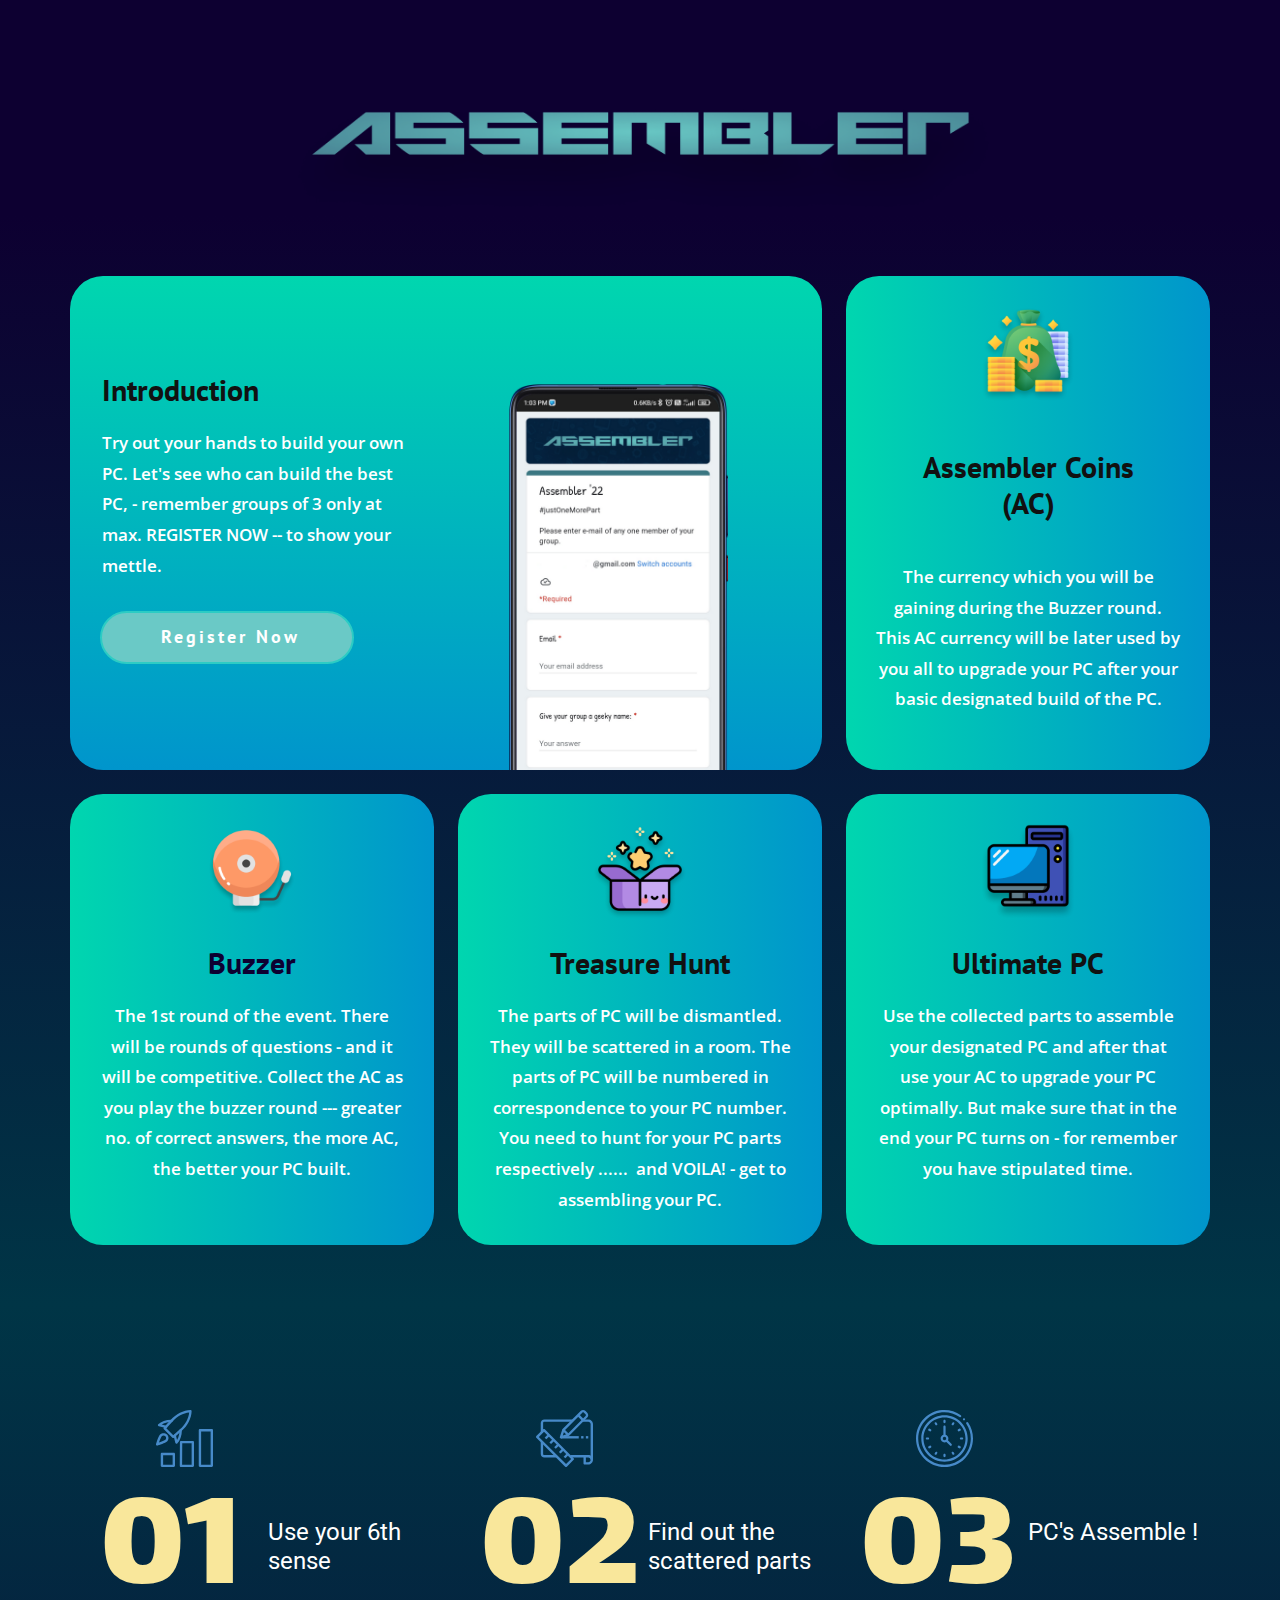
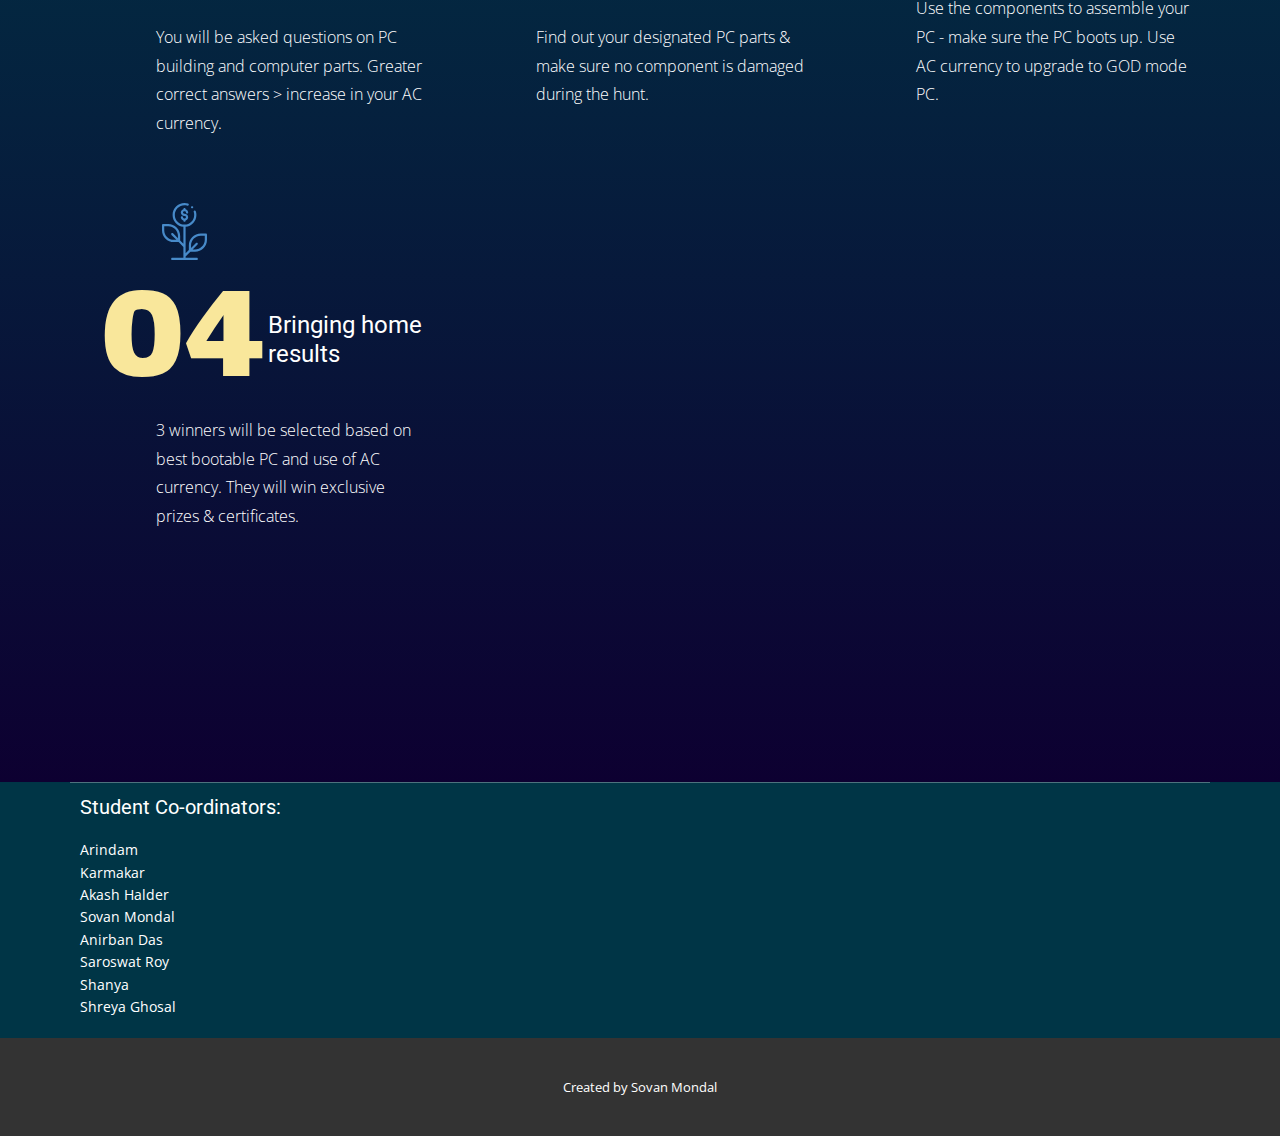
==== commit c8d174f5: "2:40pm 310322" ====
--- a/index.html
+++ b/index.html
@@ -45,7 +45,7 @@
                       <div class="u-align-left u-container-style u-gradient u-layout-cell u-opacity u-opacity-70 u-radius-45 u-shape-round u-size-60 u-layout-cell-1">
                         <div class="u-container-layout u-valign-bottom-lg u-valign-bottom-xl u-container-layout-1">
                           <h3 class="u-custom-font u-font-pt-sans u-text u-text-1"> Introduction</h3>
-                          <p class="u-text u-text-body-alt-color u-text-2"> Try out your hands to build your own PC. Let's see who can build the best PC, - remember groups of 3 only at max.REGISTER NOW -- to show your mettle.</p>
+                          <p class="u-text u-text-body-alt-color u-text-2"> Try out your hands to build your own PC. Let's see who can build the best PC, - remember groups of 3 only at max. REGISTER NOW -- to show your mettle.</p>
                           <a href="https://forms.gle/naoPfDfqReSyfhR6A" class="u-active-white u-border-2 u-border-active-palette-1-base u-border-hover-black u-border-palette-4-base u-btn u-btn-round u-button-style u-custom-color-3 u-custom-font u-font-pt-sans u-hover-white u-radius-50 u-text-active-custom-color-3 u-text-hover-custom-color-3 u-btn-1" target="_blank">&nbsp;Register Now</a>
                           <img class="u-image u-image-contain u-image-default u-image-1" src="images/phone.png" alt="" data-image-width="904" data-image-height="1600">
                         </div>
@@ -106,7 +106,7 @@
           </span>
                     <h4 class="u-text u-text-body-alt-color u-text-2"> Use your 6th&nbsp;<br>sense<br>
                     </h4>
-                    <p class="u-text u-text-body-alt-color u-text-3"> You will be asked questions on PC building and computer parts.greater correct answers &gt; increase in your AC currency.</p>
+                    <p class="u-text u-text-body-alt-color u-text-3"> You will be asked questions on PC building and computer parts. Greater correct answers &gt; increase in your AC currency.</p>
                   </div>
                 </div>
               </div>
@@ -153,7 +153,7 @@
           </span>
                     <h4 class="u-text u-text-body-alt-color u-text-5"> Find out the&nbsp;<br>scattered parts
                     </h4>
-                    <p class="u-text u-text-body-alt-color u-text-6">Find out your designated PC partsmake sure no component is damaged during the hunt. </p>
+                    <p class="u-text u-text-body-alt-color u-text-6">Find out your designated PC parts & make sure no component is damaged during the hunt. </p>
                   </div>
                 </div>
               </div>
@@ -168,7 +168,7 @@
             
           </span>
                     <h4 class="u-text u-text-body-alt-color u-text-8"> PC's Assemble !</h4>
-                    <p class="u-text u-text-body-alt-color u-text-9"> Use the components to assemble your PC- make sure the PC boots up.use AC currency to upgrade to GOD mode PC.</p>
+                    <p class="u-text u-text-body-alt-color u-text-9"> Use the components to assemble your PC - make sure the PC boots up. Use AC currency to upgrade to GOD mode PC.</p>
                   </div>
                 </div>
               </div>
@@ -185,7 +185,7 @@
           </span>
                     <h4 class="u-text u-text-body-alt-color u-text-11"> Bringing home&nbsp;<br>results
                     </h4>
-                    <p class="u-text u-text-body-alt-color u-text-12"> 3 winners will be selected based on best bootable PC and use of AC currency.they will win exclusive prizes &amp; certificates. </p>
+                    <p class="u-text u-text-body-alt-color u-text-12"> 3 winners will be selected based on best bootable PC and use of AC currency. They will win exclusive prizes &amp; certificates. </p>
                   </div>
                 </div>
               </div>
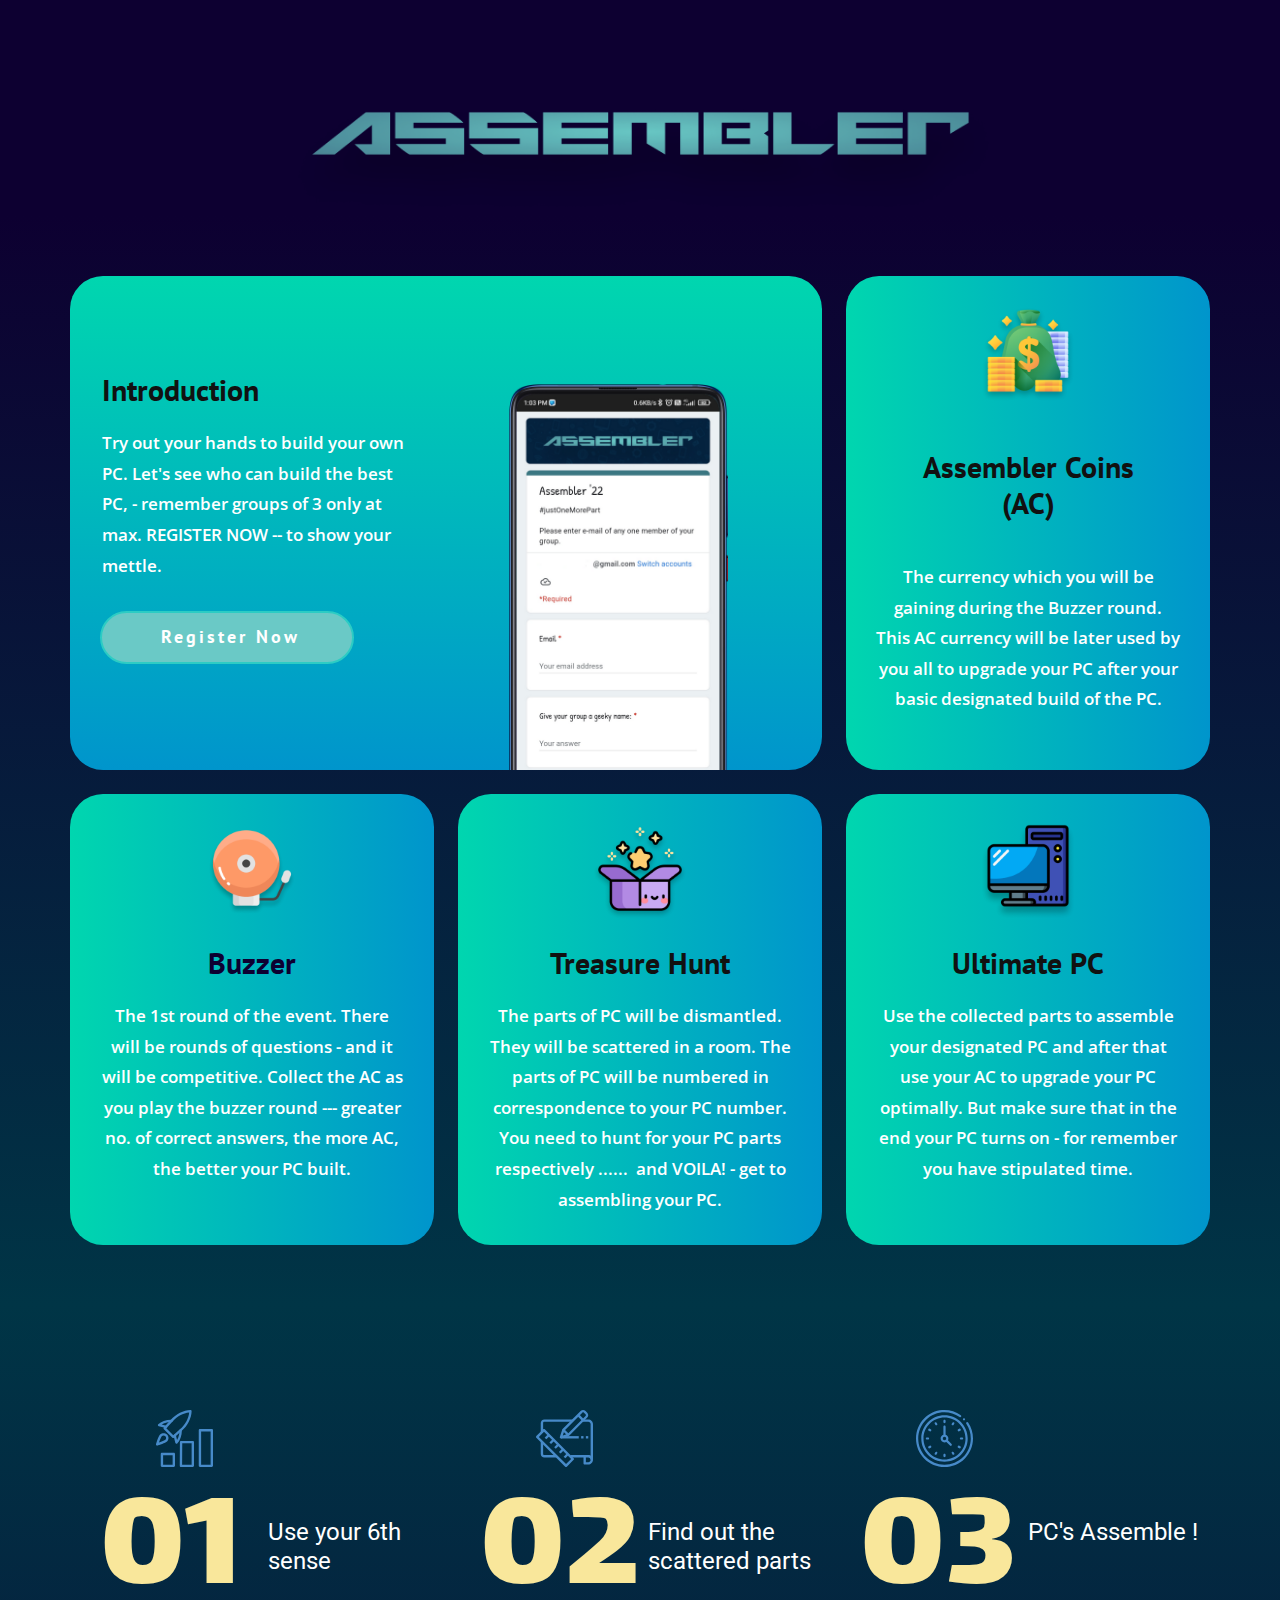
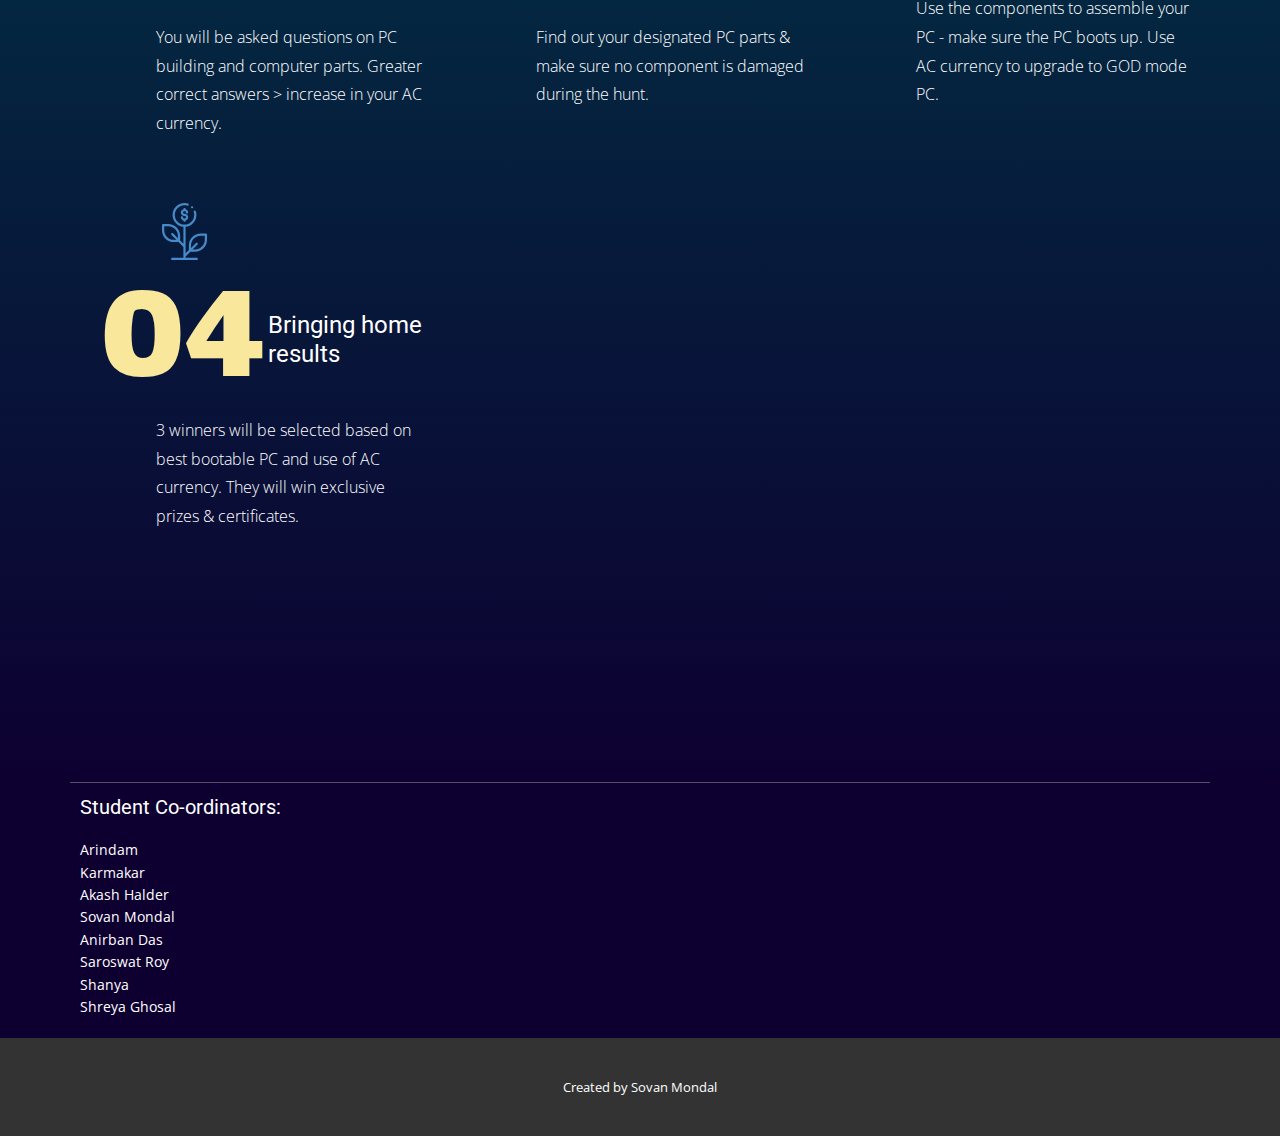
==== commit 0fb69ac2: "NA" ====
--- a/index.html
+++ b/index.html
@@ -8,11 +8,10 @@
     <meta name="page_type" content="np-template-header-footer-from-plugin">
     <title>Assembler</title>
     <link rel="icon" href="images/Frame.png" type="image/icon type">
-    <link rel="stylesheet" href="nicepage.css" media="screen">
+    <link rel="stylesheet" href="style.css" media="screen">
 <link rel="stylesheet" href="Assembler.css" media="screen">
     <script class="u-script" type="text/javascript" src="jquery.js" defer=""></script>
-    <script class="u-script" type="text/javascript" src="nicepage.js" defer=""></script>
-    <meta name="generator" content="Nicepage 4.7.1, nicepage.com">
+    <script class="u-script" type="text/javascript" src="index.js" defer=""></script>
     <link id="u-theme-google-font" rel="stylesheet" href="https://fonts.googleapis.com/css?family=Roboto:100,100i,300,300i,400,400i,500,500i,700,700i,900,900i|Open+Sans:300,300i,400,400i,500,500i,600,600i,700,700i,800,800i">
     <link id="u-page-google-font" rel="stylesheet" href="https://fonts.googleapis.com/css?family=PT+Sans:400,400i,700,700i|Lalezar:400">
     
--- a/style.css
+++ b/style.css
@@ -0,0 +1,37392 @@
+/*begin-commonstyles library*//*!
+ * froala_editor v4.0.6 (https://www.froala.com/wysiwyg-editor)
+ * License https://froala.com/wysiwyg-editor/terms/
+ * Copyright 2014-2021 Froala Labs
+ */
+
+.fr-clearfix::after {
+  clear: both;
+  display: block;
+  content: "";
+  height: 0; }
+
+.fr-hide-by-clipping {
+  position: absolute;
+  width: 1px;
+  height: 1px;
+  padding: 0;
+  margin: -1px;
+  overflow: hidden;
+  clip: rect(0, 0, 0, 0);
+  border: 0; }
+
+.fr-view img.fr-rounded, .fr-view .fr-img-caption.fr-rounded img {
+  border-radius: 10px;
+  -moz-border-radius: 10px;
+  -webkit-border-radius: 10px;
+  -moz-background-clip: padding;
+  -webkit-background-clip: padding-box;
+  background-clip: padding-box; }
+
+.fr-view img.fr-shadow, .fr-view .fr-img-caption.fr-shadow img {
+  -webkit-box-shadow: 10px 10px 5px 0px #cccccc;
+  -moz-box-shadow: 10px 10px 5px 0px #cccccc;
+  box-shadow: 10px 10px 5px 0px #cccccc; }
+
+.fr-view img.fr-bordered, .fr-view .fr-img-caption.fr-bordered img {
+  border: solid 5px #CCC; }
+
+.fr-view img.fr-bordered {
+  -webkit-box-sizing: content-box;
+  -moz-box-sizing: content-box;
+  box-sizing: content-box; }
+
+.fr-view .fr-img-caption.fr-bordered img {
+  -webkit-box-sizing: border-box;
+  -moz-box-sizing: border-box;
+  box-sizing: border-box; }
+
+.fr-view {
+  word-wrap: break-word; }
+  .fr-view span[style~="color:"] a {
+    color: inherit; }
+  .fr-view strong {
+    font-weight: 700; }
+  .fr-view table[border='0'] td:not([class]), .fr-view table[border='0'] th:not([class]), .fr-view table[border='0'] td[class=""], .fr-view table[border='0'] th[class=""] {
+    border-width: 0px; }
+  .fr-view table {
+    border: none;
+    border-collapse: collapse;
+    empty-cells: show;
+    max-width: 100%; }
+    .fr-view table td {
+      min-width: 5px; }
+    .fr-view table.fr-dashed-borders td, .fr-view table.fr-dashed-borders th {
+      border-style: dashed; }
+    .fr-view table.fr-alternate-rows tbody tr:nth-child(2n) {
+      background: whitesmoke; }
+    .fr-view table td, .fr-view table th {
+      border: 1px solid #DDD; }
+      .fr-view table td:empty, .fr-view table th:empty {
+        height: 20px; }
+      .fr-view table td.fr-highlighted, .fr-view table th.fr-highlighted {
+        border: 1px double red; }
+      .fr-view table td.fr-thick, .fr-view table th.fr-thick {
+        border-width: 2px; }
+    .fr-view table th {
+      background: #ececec; }
+  .fr-view hr {
+    clear: both;
+    user-select: none;
+    -o-user-select: none;
+    -moz-user-select: none;
+    -khtml-user-select: none;
+    -webkit-user-select: none;
+    -ms-user-select: none;
+    break-after: always;
+    page-break-after: always; }
+  .fr-view .fr-file {
+    position: relative; }
+    .fr-view .fr-file::after {
+      position: relative;
+      content: "\1F4CE";
+      font-weight: normal; }
+  .fr-view pre {
+    white-space: pre-wrap;
+    word-wrap: break-word;
+    overflow: visible; }
+/*  .fr-view[dir="rtl"] blockquote {
+    border-left: none;
+    border-right: solid 2px #5E35B1;
+    margin-right: 0;
+    padding-right: 5px;
+    padding-left: 0; }
+    .fr-view[dir="rtl"] blockquote blockquote {
+      border-color: #00BCD4; }
+      .fr-view[dir="rtl"] blockquote blockquote blockquote {
+        border-color: #43A047; }
+  .fr-view blockquote {
+    border-left: solid 2px #5E35B1;
+    margin-left: 0;
+    padding-left: 5px;
+    color: #5E35B1; }
+    .fr-view blockquote blockquote {
+      border-color: #00BCD4;
+      color: #00BCD4; }
+      .fr-view blockquote blockquote blockquote {
+        border-color: #43A047;
+        color: #43A047; } */
+  .fr-view span.fr-emoticon {
+    font-weight: normal;
+    font-family: "Apple Color Emoji","Segoe UI Emoji","NotoColorEmoji","Segoe UI Symbol","Android Emoji","EmojiSymbols";
+    display: inline;
+    line-height: 0; }
+    .fr-view span.fr-emoticon.fr-emoticon-img {
+      background-repeat: no-repeat !important;
+      font-size: inherit;
+      height: 1em;
+      width: 1em;
+      min-height: 20px;
+      min-width: 20px;
+      display: inline-block;
+      margin: -.1em .1em .1em;
+      line-height: 1;
+      vertical-align: middle; }
+  .fr-view .fr-text-gray {
+    color: #AAA !important; }
+  .fr-view .fr-text-bordered {
+    border-top: solid 1px #222;
+    border-bottom: solid 1px #222;
+    padding: 10px 0; }
+  .fr-view .fr-text-spaced {
+    letter-spacing: 1px; }
+  .fr-view .fr-text-uppercase {
+    text-transform: uppercase; }
+  .fr-view .fr-class-highlighted {
+    background-color: #ffff00; }
+  .fr-view .fr-class-code {
+    border-color: #cccccc;
+    border-radius: 2px;
+    -moz-border-radius: 2px;
+    -webkit-border-radius: 2px;
+    -moz-background-clip: padding;
+    -webkit-background-clip: padding-box;
+    background-clip: padding-box;
+    background: #f5f5f5;
+    padding: 10px;
+    font-family: "Courier New", Courier, monospace; }
+  .fr-view .fr-class-transparency {
+    opacity: 0.5; }
+  .fr-view img {
+    position: relative;
+    max-width: 100%; }
+    .fr-view img.fr-dib {
+      margin: 10px auto;
+      display: block;
+      float: none;
+      vertical-align: top; }
+      .fr-view img.fr-dib.fr-fil {
+        margin-left: 0;
+        text-align: left; }
+      .fr-view img.fr-dib.fr-fir {
+        margin-right: 0;
+        text-align: right; }
+    .fr-view img.fr-dii {
+      display: inline-block;
+      float: none;
+      vertical-align: bottom;
+      margin-left: 5px;
+      margin-right: 5px;
+      max-width: calc(100% - (2 * 5px)); }
+      .fr-view img.fr-dii.fr-fil {
+        float: left;
+        margin: 10px 15px 10px 0;
+        max-width: calc(100% - 5px); }
+      .fr-view img.fr-dii.fr-fir {
+        float: right;
+        margin: 10px 0 10px 15px;
+        max-width: calc(100% - 5px); }
+  .fr-view span.fr-img-caption {
+    position: relative;
+    max-width: 100%; }
+    .fr-view span.fr-img-caption.fr-dib {
+      margin: 5px auto;
+      display: block;
+      float: none;
+      vertical-align: top; }
+      .fr-view span.fr-img-caption.fr-dib.fr-fil {
+        margin-left: 0;
+        text-align: left; }
+      .fr-view span.fr-img-caption.fr-dib.fr-fir {
+        margin-right: 0;
+        text-align: right; }
+    .fr-view span.fr-img-caption.fr-dii {
+      display: inline-block;
+      float: none;
+      vertical-align: bottom;
+      margin-left: 5px;
+      margin-right: 5px;
+      max-width: calc(100% - (2 * 5px)); }
+      .fr-view span.fr-img-caption.fr-dii.fr-fil {
+        float: left;
+        margin: 5px 5px 5px 0;
+        max-width: calc(100% - 5px); }
+      .fr-view span.fr-img-caption.fr-dii.fr-fir {
+        float: right;
+        margin: 5px 0 5px 5px;
+        max-width: calc(100% - 5px); }
+  .fr-view .fr-video {
+    text-align: center;
+    position: relative; }
+    .fr-view .fr-video.fr-rv {
+      padding-bottom: 56.25%;
+      padding-top: 30px;
+      height: 0;
+      overflow: hidden; }
+      .fr-view .fr-video.fr-rv > iframe, .fr-view .fr-video.fr-rv object, .fr-view .fr-video.fr-rv embed {
+        position: absolute !important;
+        top: 0;
+        left: 0;
+        width: 100%;
+        height: 100%; }
+    .fr-view .fr-video > * {
+      -webkit-box-sizing: content-box;
+      -moz-box-sizing: content-box;
+      box-sizing: content-box;
+      max-width: 100%;
+      border: none; }
+    .fr-view .fr-video.fr-dvb {
+      display: block;
+      clear: both; }
+      .fr-view .fr-video.fr-dvb.fr-fvl {
+        text-align: left; }
+      .fr-view .fr-video.fr-dvb.fr-fvr {
+        text-align: right; }
+    .fr-view .fr-video.fr-dvi {
+      display: inline-block; }
+      .fr-view .fr-video.fr-dvi.fr-fvl {
+        float: left; }
+      .fr-view .fr-video.fr-dvi.fr-fvr {
+        float: right; }
+  .fr-view a.fr-strong {
+    font-weight: 700; }
+  .fr-view a.fr-green {
+    color: green; }
+  .fr-view .fr-img-caption {
+    text-align: center; }
+    .fr-view .fr-img-caption .fr-img-wrap {
+      padding: 0;
+      margin: auto;
+      text-align: center;
+      width: 100%; }
+      .fr-view .fr-img-caption .fr-img-wrap a {
+        display: block; }
+      .fr-view .fr-img-caption .fr-img-wrap img {
+        display: block;
+        margin: auto;
+        width: 100%; }
+      .fr-view .fr-img-caption .fr-img-wrap > span {
+        margin: auto;
+        display: block;
+        padding: 5px 5px 10px;
+        font-size: 14px;
+        font-weight: initial;
+        -webkit-box-sizing: border-box;
+        -moz-box-sizing: border-box;
+        box-sizing: border-box;
+        -webkit-opacity: 0.9;
+        -moz-opacity: 0.9;
+        opacity: 0.9;
+        -ms-filter: "progid:DXImageTransform.Microsoft.Alpha(Opacity=0)";
+        width: 100%;
+        text-align: center; }
+  .fr-view button.fr-rounded, .fr-view input.fr-rounded, .fr-view textarea.fr-rounded {
+    border-radius: 10px;
+    -moz-border-radius: 10px;
+    -webkit-border-radius: 10px;
+    -moz-background-clip: padding;
+    -webkit-background-clip: padding-box;
+    background-clip: padding-box; }
+  .fr-view button.fr-large, .fr-view input.fr-large, .fr-view textarea.fr-large {
+    font-size: 24px; }
+
+/**
+ * Image style.
+ */
+a.fr-view.fr-strong {
+  font-weight: 700; }
+a.fr-view.fr-green {
+  color: green; }
+
+/**
+ * Link style.
+ */
+img.fr-view {
+  position: relative;
+  max-width: 100%; }
+  img.fr-view.fr-dib {
+    margin: 5px auto;
+    display: block;
+    float: none;
+    vertical-align: top; }
+    img.fr-view.fr-dib.fr-fil {
+      margin-left: 0;
+      text-align: left; }
+    img.fr-view.fr-dib.fr-fir {
+      margin-right: 0;
+      text-align: right; }
+  img.fr-view.fr-dii {
+    display: inline-block;
+    float: none;
+    vertical-align: bottom;
+    margin-left: 5px;
+    margin-right: 5px;
+    max-width: calc(100% - (2 * 5px)); }
+    img.fr-view.fr-dii.fr-fil {
+      float: left;
+      margin: 5px 5px 5px 0;
+      max-width: calc(100% - 5px); }
+    img.fr-view.fr-dii.fr-fir {
+      float: right;
+      margin: 5px 0 5px 5px;
+      max-width: calc(100% - 5px); }
+
+span.fr-img-caption.fr-view {
+  position: relative;
+  max-width: 100%; }
+  span.fr-img-caption.fr-view.fr-dib {
+    margin: 5px auto;
+    display: block;
+    float: none;
+    vertical-align: top; }
+    span.fr-img-caption.fr-view.fr-dib.fr-fil {
+      margin-left: 0;
+      text-align: left; }
+    span.fr-img-caption.fr-view.fr-dib.fr-fir {
+      margin-right: 0;
+      text-align: right; }
+  span.fr-img-caption.fr-view.fr-dii {
+    display: inline-block;
+    float: none;
+    vertical-align: bottom;
+    margin-left: 5px;
+    margin-right: 5px;
+    max-width: calc(100% - (2 * 5px)); }
+    span.fr-img-caption.fr-view.fr-dii.fr-fil {
+      float: left;
+      margin: 5px 5px 5px 0;
+      max-width: calc(100% - 5px); }
+    span.fr-img-caption.fr-view.fr-dii.fr-fir {
+      float: right;
+      margin: 5px 0 5px 5px;
+      max-width: calc(100% - 5px); }
+/*end-commonstyles library*/@charset "UTF-8";
+/*! normalize.css v4.1.1 | MIT License | github.com/necolas/normalize.css */
+html {
+  font-family: sans-serif;
+  -ms-text-size-adjust: 100%;
+  -webkit-text-size-adjust: 100%;
+}
+body {
+  margin: 0;
+}
+article,
+aside,
+details,
+figcaption,
+figure,
+footer,
+header,
+main,
+menu,
+nav,
+section,
+summary {
+  display: block;
+}
+audio,
+canvas,
+progress,
+video {
+  display: inline-block;
+}
+audio:not([controls]) {
+  display: none;
+  height: 0;
+}
+progress {
+  vertical-align: baseline;
+}
+template,
+[hidden] {
+  display: none;
+}
+a {
+  background-color: transparent;
+  -webkit-text-decoration-skip: objects;
+}
+a:active,
+a:hover {
+  outline-width: 0;
+}
+abbr[title] {
+  border-bottom: none;
+  text-decoration: underline;
+}
+b,
+strong {
+  font-weight: inherit;
+  font-weight: bold;
+}
+dfn {
+  font-style: italic;
+}
+h1 {
+  font-size: 2em;
+  margin: 0.67em 0;
+}
+mark {
+  background-color: #ff0;
+  color: #000;
+}
+small {
+  font-size: 80%;
+}
+sub,
+sup {
+  font-size: 75%;
+  line-height: 0;
+  position: relative;
+  vertical-align: baseline;
+}
+sub {
+  bottom: -0.25em;
+}
+sup {
+  top: -0.5em;
+}
+img {
+  border-style: none;
+}
+svg:not(:root) {
+  overflow: hidden;
+}
+code,
+kbd,
+pre,
+samp {
+  font-family: monospace,monospace;
+  font-size: 1em;
+}
+hr {
+  box-sizing: content-box;
+  height: 0;
+  overflow: visible;
+}
+button,
+input,
+optgroup,
+select,
+textarea {
+  color: inherit;
+  font: inherit;
+  margin: 0;
+}
+optgroup {
+  font-weight: 700;
+}
+button,
+input {
+  overflow: visible;
+}
+button,
+select {
+  text-transform: none;
+}
+button,
+html [type="button"],
+[type="reset"],
+[type="submit"] {
+  -webkit-appearance: button;
+}
+button::-moz-focus-inner,
+[type="button"]::-moz-focus-inner,
+[type="reset"]::-moz-focus-inner,
+[type="submit"]::-moz-focus-inner {
+  border-style: none;
+  padding: 0;
+}
+button:-moz-focusring,
+[type="button"]:-moz-focusring,
+[type="reset"]:-moz-focusring,
+[type="submit"]:-moz-focusring {
+  outline: 1px dotted ButtonText;
+}
+fieldset {
+  border: 1px solid silver;
+  margin: 0 2px;
+  padding: 0.35em 0.625em 0.75em;
+}
+legend {
+  box-sizing: border-box;
+  color: inherit;
+  display: table;
+  max-width: 100%;
+  padding: 0;
+  white-space: normal;
+}
+textarea {
+  overflow: auto;
+}
+[type="checkbox"],
+[type="radio"] {
+  box-sizing: border-box;
+  padding: 0;
+}
+[type="number"]::-webkit-inner-spin-button,
+[type="number"]::-webkit-outer-spin-button {
+  height: auto;
+}
+[type="search"] {
+  -webkit-appearance: textfield;
+  outline-offset: -2px;
+}
+[type="search"]::-webkit-search-cancel-button,
+[type="search"]::-webkit-search-decoration {
+  -webkit-appearance: none;
+}
+::-webkit-input-placeholder {
+  color: inherit;
+  opacity: 0.54;
+}
+::-webkit-file-upload-button {
+  -webkit-appearance: button;
+  font: inherit;
+}
+ul,
+ol {
+  padding-left: 20px;
+}
+/* Fade effect */
+/* Over effect */
+/* Slide effect */
+/* Over and Slide effect */
+/* Flip Left effect */
+/* Flip Right effect */
+/* Flip Top effect */
+/* Flip Bottom effect */
+/* Wobble Left effect */
+/* Wobble Right effect */
+/* Wobble top effect */
+/* Wobble bottom effect */
+/* Zoom and Rotate Effects */
+/* Utility */
+.u-over-slide {
+  position: absolute;
+  left: 0;
+  top: 0;
+  width: 100%;
+  height: 100%;
+}
+.u-background-effect {
+  overflow: hidden;
+}
+.u-background-effect ~ .u-container-layout {
+  cursor: pointer;
+}
+/* Fade effect */
+.u-effect-fade .u-over-slide {
+  opacity: 0;
+  transition: all 500ms ease;
+}
+.u-effect-fade:hover .u-over-slide,
+.u-effect-fade.u-effect-active .u-over-slide {
+  opacity: 1;
+}
+/* Over effect */
+.u-effect-over-left .u-over-slide {
+  transform: translate(-100%, 0);
+  transition: all 500ms ease;
+}
+.u-effect-over-left:hover .u-over-slide,
+.u-effect-over-left.u-effect-active .u-over-slide {
+  transform: translate(0, 0);
+}
+.u-effect-over-right .u-over-slide {
+  transform: translate(100%, 0);
+  transition: all 500ms ease;
+}
+.u-effect-over-right:hover .u-over-slide,
+.u-effect-over-right.u-effect-active .u-over-slide {
+  transform: translate(0, 0);
+}
+.u-effect-over-top .u-over-slide {
+  transform: translate(0, -100%);
+  transition: all 500ms ease;
+}
+.u-effect-over-top:hover .u-over-slide,
+.u-effect-over-top.u-effect-active .u-over-slide {
+  transform: translate(0, 0);
+}
+.u-effect-over-bottom .u-over-slide {
+  transform: translate(0, 100%);
+  transition: all 500ms ease;
+}
+.u-effect-over-bottom:hover .u-over-slide,
+.u-effect-over-bottom.u-effect-active .u-over-slide {
+  transform: translate(0, 0);
+}
+.u-effect-over-topleft .u-over-slide {
+  transform: translate(-100%, -100%);
+  transition: all 500ms ease;
+}
+.u-effect-over-topleft:hover .u-over-slide,
+.u-effect-over-topleft.u-effect-active .u-over-slide {
+  transform: translate(0, 0);
+}
+.u-effect-over-topright .u-over-slide {
+  transform: translate(100%, -100%);
+  transition: all 500ms ease;
+}
+.u-effect-over-topright:hover .u-over-slide,
+.u-effect-over-topright.u-effect-active .u-over-slide {
+  transform: translate(0, 0);
+}
+.u-effect-over-bottomleft .u-over-slide {
+  transform: translate(-100%, 100%);
+  transition: all 500ms ease;
+}
+.u-effect-over-bottomleft:hover .u-over-slide,
+.u-effect-over-bottomleft.u-effect-active .u-over-slide {
+  transform: translate(0, 0);
+}
+.u-effect-over-bottomright .u-over-slide {
+  transform: translate(100%, 100%);
+  transition: all 500ms ease;
+}
+.u-effect-over-bottomright:hover .u-over-slide,
+.u-effect-over-bottomright.u-effect-active .u-over-slide {
+  transform: translate(0, 0);
+}
+/* Slide effect */
+.u-effect-slide-left .u-over-slide {
+  transform: translate(-100%, 0);
+  transition: all 500ms ease;
+}
+.u-effect-slide-left:hover .u-over-slide,
+.u-effect-slide-left.u-effect-active .u-over-slide {
+  transform: translate(0, 0);
+}
+.u-effect-slide-left .u-back-slide {
+  transition: all 500ms ease;
+}
+.u-effect-slide-left:hover .u-back-slide,
+.u-effect-slide-left.u-effect-active .u-back-slide {
+  transform: translate(100%, 0);
+}
+.u-effect-slide-right .u-over-slide {
+  transform: translate(100%, 0);
+  transition: all 500ms ease;
+}
+.u-effect-slide-right:hover .u-over-slide,
+.u-effect-slide-right.u-effect-active .u-over-slide {
+  transform: translate(0, 0);
+}
+.u-effect-slide-right .u-back-slide {
+  transition: all 500ms ease;
+}
+.u-effect-slide-right:hover .u-back-slide,
+.u-effect-slide-right.u-effect-active .u-back-slide {
+  transform: translate(-100%, 0);
+}
+.u-effect-slide-top .u-over-slide {
+  transform: translate(0, -100%);
+  transition: all 500ms ease;
+}
+.u-effect-slide-top:hover .u-over-slide,
+.u-effect-slide-top.u-effect-active .u-over-slide {
+  transform: translate(0, 0);
+}
+.u-effect-slide-top .u-back-slide {
+  transition: all 500ms ease;
+}
+.u-effect-slide-top:hover .u-back-slide,
+.u-effect-slide-top.u-effect-active .u-back-slide {
+  transform: translate(0, 100%);
+}
+.u-effect-slide-bottom .u-over-slide {
+  transform: translate(0, 100%);
+  transition: all 500ms ease;
+}
+.u-effect-slide-bottom:hover .u-over-slide,
+.u-effect-slide-bottom.u-effect-active .u-over-slide {
+  transform: translate(0, 0);
+}
+.u-effect-slide-bottom .u-back-slide {
+  transition: all 500ms ease;
+}
+.u-effect-slide-bottom:hover .u-back-slide,
+.u-effect-slide-bottom.u-effect-active .u-back-slide {
+  transform: translate(0, -100%);
+}
+.u-effect-slide-topleft .u-over-slide {
+  transform: translate(-100%, -100%);
+  transition: all 500ms ease;
+}
+.u-effect-slide-topleft:hover .u-over-slide,
+.u-effect-slide-topleft.u-effect-active .u-over-slide {
+  transform: translate(0, 0);
+}
+.u-effect-slide-topleft .u-back-slide {
+  transition: all 500ms ease;
+}
+.u-effect-slide-topleft:hover .u-back-slide,
+.u-effect-slide-topleft.u-effect-active .u-back-slide {
+  transform: translate(100%, 100%);
+}
+.u-effect-slide-topright .u-over-slide {
+  transform: translate(100%, -100%);
+  transition: all 500ms ease;
+}
+.u-effect-slide-topright:hover .u-over-slide,
+.u-effect-slide-topright.u-effect-active .u-over-slide {
+  transform: translate(0, 0);
+}
+.u-effect-slide-topright .u-back-slide {
+  transition: all 500ms ease;
+}
+.u-effect-slide-topright:hover .u-back-slide,
+.u-effect-slide-topright.u-effect-active .u-back-slide {
+  transform: translate(-100%, 100%);
+}
+.u-effect-slide-bottomleft .u-over-slide {
+  transform: translate(-100%, 100%);
+  transition: all 500ms ease;
+}
+.u-effect-slide-bottomleft:hover .u-over-slide,
+.u-effect-slide-bottomleft.u-effect-active .u-over-slide {
+  transform: translate(0, 0);
+}
+.u-effect-slide-bottomleft .u-back-slide {
+  transition: all 500ms ease;
+}
+.u-effect-slide-bottomleft:hover .u-back-slide,
+.u-effect-slide-bottomleft.u-effect-active .u-back-slide {
+  transform: translate(100%, -100%);
+}
+.u-effect-slide-bottomright .u-over-slide {
+  transform: translate(100%, 100%);
+  transition: all 500ms ease;
+}
+.u-effect-slide-bottomright:hover .u-over-slide,
+.u-effect-slide-bottomright.u-effect-active .u-over-slide {
+  transform: translate(0, 0);
+}
+.u-effect-slide-bottomright .u-back-slide {
+  transition: all 500ms ease;
+}
+.u-effect-slide-bottomright:hover .u-back-slide,
+.u-effect-slide-bottomright.u-effect-active .u-back-slide {
+  transform: translate(-100%, -100%);
+}
+/* Flip */
+.u-effect-flip-left,
+.u-effect-flip-left .u-slidesWrapper {
+  perspective: 300px;
+}
+.u-effect-flip-left .u-over-slide {
+  opacity: 0;
+  transform: rotateY(180deg);
+  transform-origin: center left;
+  transition: transform 500ms ease, transform-origin 500ms ease, opacity 0ms ease 500ms;
+}
+.u-effect-flip-left:hover .u-over-slide,
+.u-effect-flip-left.u-effect-active .u-over-slide {
+  opacity: 1;
+  transform: rotateY(0deg);
+  transition: transform 500ms ease, transform-origin 500ms ease;
+}
+.u-effect-flip-right,
+.u-effect-flip-right .u-slidesWrapper {
+  perspective: 300px;
+}
+.u-effect-flip-right .u-over-slide {
+  opacity: 0;
+  transform: rotateY(-180deg);
+  transform-origin: center right;
+  transition: transform 500ms ease, transform-origin 500ms ease, opacity 0ms ease 500ms;
+}
+.u-effect-flip-right:hover .u-over-slide,
+.u-effect-flip-right.u-effect-active .u-over-slide {
+  opacity: 1;
+  transform: rotateY(0deg);
+  transition: transform 500ms ease, transform-origin 500ms ease;
+}
+.u-effect-flip-top,
+.u-effect-flip-top .u-slidesWrapper {
+  perspective: 300px;
+}
+.u-effect-flip-top .u-over-slide {
+  opacity: 0;
+  transform: rotateX(-180deg);
+  transform-origin: center top;
+  transition: transform 500ms ease, transform-origin 500ms ease, opacity 0ms ease 500ms;
+}
+.u-effect-flip-top:hover .u-over-slide,
+.u-effect-flip-top.u-effect-active .u-over-slide {
+  opacity: 1;
+  transform: rotateX(0deg);
+  transition: transform 500ms ease, transform-origin 500ms ease;
+}
+.u-effect-flip-bottom,
+.u-effect-flip-bottom .u-slidesWrapper {
+  perspective: 300px;
+}
+.u-effect-flip-bottom .u-over-slide {
+  opacity: 0;
+  transform: rotateX(180deg);
+  transform-origin: center bottom;
+  transition: transform 500ms ease, transform-origin 500ms ease, opacity 0ms ease 500ms;
+}
+.u-effect-flip-bottom:hover .u-over-slide,
+.u-effect-flip-bottom.u-effect-active .u-over-slide {
+  opacity: 1;
+  transform: rotateX(0deg);
+  transition: transform 500ms ease, transform-origin 500ms ease;
+}
+/* Wooble */
+.u-effect-wobble-left,
+.u-effect-wobble-left .u-slidesWrapper {
+  perspective: 300px;
+}
+.u-effect-wobble-left .u-over-slide {
+  opacity: 0;
+  transform: rotateY(130deg);
+  transform-origin: center left;
+  transition: transform 500ms ease, transform-origin 500ms ease, opacity 0ms ease 500ms;
+}
+.u-effect-wobble-left:hover .u-over-slide,
+.u-effect-wobble-left.u-effect-active .u-over-slide {
+  opacity: 1;
+  transform: rotateY(0deg);
+  transform-origin: center right;
+  transition: transform 500ms ease, transform-origin 500ms ease;
+}
+.u-effect-wobble-right,
+.u-effect-wobble-right .u-slidesWrapper {
+  perspective: 300px;
+}
+.u-effect-wobble-right .u-over-slide {
+  opacity: 0;
+  transform: rotateY(-130deg);
+  transform-origin: center right;
+  transition: transform 500ms ease, transform-origin 500ms ease, opacity 0ms ease 500ms;
+}
+.u-effect-wobble-right:hover .u-over-slide,
+.u-effect-wobble-right.u-effect-active .u-over-slide {
+  opacity: 1;
+  transform: rotateY(0deg);
+  transform-origin: center left;
+  transition: transform 500ms ease, transform-origin 500ms ease;
+}
+.u-effect-wobble-top,
+.u-effect-wobble-top .u-slidesWrapper {
+  perspective: 300px;
+}
+.u-effect-wobble-top .u-over-slide {
+  opacity: 0;
+  transform: rotateX(-130deg);
+  transform-origin: center top;
+  transition: transform 500ms ease, transform-origin 500ms ease, opacity 0ms ease 500ms;
+}
+.u-effect-wobble-top:hover .u-over-slide,
+.u-effect-wobble-top.u-effect-active .u-over-slide {
+  opacity: 1;
+  transform: rotateX(0deg);
+  transform-origin: center bottom;
+  transition: transform 500ms ease, transform-origin 500ms ease;
+}
+.u-effect-wobble-bottom,
+.u-effect-wobble-bottom .u-slidesWrapper {
+  perspective: 300px;
+}
+.u-effect-wobble-bottom .u-over-slide {
+  opacity: 0;
+  transform: rotateX(130deg);
+  transform-origin: center bottom;
+  transition: transform 500ms ease, transform-origin 500ms ease, opacity 0ms ease 500ms;
+}
+.u-effect-wobble-bottom:hover .u-over-slide,
+.u-effect-wobble-bottom.u-effect-active .u-over-slide {
+  opacity: 1;
+  transform: rotateX(0deg);
+  transform-origin: center top;
+  transition: transform 500ms ease, transform-origin 500ms ease;
+}
+/* Zoom */
+.u-effect-zoom .u-over-slide {
+  transition: transform 500ms ease;
+  transform: scale(0, 0);
+}
+.u-effect-zoom:hover .u-over-slide,
+.u-effect-zoom.u-effect-active .u-over-slide {
+  transform: scale(1, 1);
+}
+.u-effect-hover-zoom .u-back-slide,
+.u-effect-hover-zoom .u-background-effect-image {
+  transition: transform 500ms ease;
+  transform: scale(1);
+}
+.u-effect-hover-zoom:hover .u-back-slide,
+.u-effect-hover-zoom:hover .u-background-effect-image,
+.u-effect-hover-zoom.u-effect-active .u-back-slide,
+.u-effect-hover-zoom.u-effect-active .u-background-effect-image {
+  transform: scale(var(--effect-scale));
+}
+.u-effect-hover-zoomOut .u-back-slide,
+.u-effect-hover-zoomOut .u-background-effect-image {
+  transition: transform 500ms ease;
+  transform: scale(var(--effect-scale));
+}
+.u-effect-hover-zoomOut:hover .u-back-slide,
+.u-effect-hover-zoomOut:hover .u-background-effect-image,
+.u-effect-hover-zoomOut.u-effect-active .u-back-slide,
+.u-effect-hover-zoomOut.u-effect-active .u-background-effect-image {
+  transform: scale(1);
+}
+.u-effect-hover-liftUp > .u-background-effect {
+  overflow: visible;
+}
+.u-effect-hover-liftUp .u-back-slide,
+.u-effect-hover-liftUp .u-background-effect-image {
+  transition: transform 500ms ease;
+  transform: scale(1);
+}
+.u-effect-hover-liftUp:hover .u-back-slide,
+.u-effect-hover-liftUp.u-effect-active .u-back-slide,
+.u-effect-hover-liftUp:hover .u-background-effect-image,
+.u-effect-hover-liftUp.u-effect-active .u-background-effect-image {
+  transform: scale(var(--effect-scale));
+  z-index: 1;
+}
+.u-effect-hover-liftUp:hover > .u-container-layout {
+  z-index: 2;
+}
+.u-effect-zoom-rotate .u-over-slide {
+  transition: transform 500ms ease;
+  transform: rotate(0deg) scale(0, 0);
+}
+.u-effect-zoom-rotate:hover .u-over-slide,
+.u-effect-zoom-rotate.u-effect-active .u-over-slide {
+  transform: rotate(360deg) scale(1, 1);
+}
+.u-effect-zoom-rotateX .u-over-slide {
+  transition: transform 500ms ease;
+  transform: rotateX(0deg) scale(0, 0);
+}
+.u-effect-zoom-rotateX:hover .u-over-slide,
+.u-effect-zoom-rotateX.u-effect-active .u-over-slide {
+  transform: rotateX(360deg) scale(1, 1);
+}
+.u-effect-zoom-rotateY .u-over-slide {
+  transition: transform 500ms ease;
+  transform: rotateY(0deg) scale(0, 0);
+}
+.u-effect-zoom-rotateY:hover .u-over-slide,
+.u-effect-zoom-rotateY.u-effect-active .u-over-slide {
+  transform: rotateY(360deg) scale(1, 1);
+}
+.u-effect-hover-slide .u-back-image,
+.u-effect-hover-slide .u-background-effect-image {
+  transition-duration: 500ms;
+  transition-timing-function: ease;
+  transition-property: left, right, top, bottom;
+}
+.u-effect-hover-slide .u-effect-hover-slide-direction-right {
+  left: auto;
+}
+.u-effect-hover-slide .u-effect-hover-slide-direction-up {
+  top: auto;
+}
+.u-effect-hover-slide:hover .u-back-image.u-effect-hover-slide-direction-left,
+.u-effect-hover-slide:hover .u-background-effect-image.u-effect-hover-slide-direction-left,
+.u-effect-hover-slide.u-effect-active .u-back-image.u-effect-hover-slide-direction-left,
+.u-effect-hover-slide.u-effect-active .u-background-effect-image.u-effect-hover-slide-direction-left {
+  left: 0 !important;
+}
+.u-effect-hover-slide:hover .u-back-image.u-effect-hover-slide-direction-right,
+.u-effect-hover-slide:hover .u-background-effect-image.u-effect-hover-slide-direction-right,
+.u-effect-hover-slide.u-effect-active .u-back-image.u-effect-hover-slide-direction-right,
+.u-effect-hover-slide.u-effect-active .u-background-effect-image.u-effect-hover-slide-direction-right {
+  right: 0 !important;
+}
+.u-effect-hover-slide:hover .u-back-image.u-effect-hover-slide-direction-up,
+.u-effect-hover-slide:hover .u-background-effect-image.u-effect-hover-slide-direction-up,
+.u-effect-hover-slide.u-effect-active .u-back-image.u-effect-hover-slide-direction-up,
+.u-effect-hover-slide.u-effect-active .u-background-effect-image.u-effect-hover-slide-direction-up {
+  bottom: 0 !important;
+}
+.u-effect-hover-slide:hover .u-back-image.u-effect-hover-slide-direction-down,
+.u-effect-hover-slide:hover .u-background-effect-image.u-effect-hover-slide-direction-down,
+.u-effect-hover-slide.u-effect-active .u-back-image.u-effect-hover-slide-direction-down,
+.u-effect-hover-slide.u-effect-active .u-background-effect-image.u-effect-hover-slide-direction-down {
+  top: 0 !important;
+}
+.u-btn {
+  /*display: inline-block;*/
+  display: table;
+  /*TODO maye need another solution for negative marin*/
+  cursor: pointer;
+  color: inherit;
+  font-size: inherit;
+  font-family: inherit;
+  line-height: inherit;
+  letter-spacing: inherit;
+  text-transform: inherit;
+  font-style: inherit;
+  font-weight: inherit;
+  text-decoration: none;
+  border: 0 none transparent;
+  outline-width: 0;
+  background-color: transparent;
+  margin: 0;
+  -webkit-text-decoration-skip: objects;
+  font-style: initial;
+  white-space: nowrap;
+  -webkit-user-select: none;
+      -ms-user-select: none;
+          user-select: none;
+  vertical-align: middle;
+  text-align: center;
+  padding: 10px 30px;
+  border-radius: 0;
+  align-self: flex-start;
+}
+.u-btn:focus,
+.u-btn:active:focus,
+.u-btn.active:focus {
+  outline: thin dotted;
+  outline: 5px auto -webkit-focus-ring-color;
+  outline-offset: -2px;
+}
+.u-btn:hover,
+.u-btn:focus {
+  text-decoration: none;
+}
+.u-btn:active,
+.u-btn.active {
+  outline: 0;
+  background-image: none;
+}
+.u-btn.disabled,
+.u-btn[disabled] {
+  opacity: 0.6;
+}
+.u-btn-circle {
+  border-radius: 50%;
+}
+.u-btn-rectangle {
+  border-radius: 0 !important;
+}
+.u-text a,
+.u-post-content a,
+.u-tab-item a,
+.u-nav-item a {
+  font-size: inherit;
+  font-family: inherit;
+  line-height: inherit;
+  letter-spacing: inherit;
+  text-transform: inherit;
+}
+.u-text:not(ul):not(ol):not(p):not(.u-post-content):not(.u-block-content):not(.u-product-desc):not(.u-cart-block-content):not(.u-checkout-block-content) a {
+  color: inherit;
+}
+.u-text:not(ul):not(ol):not(p):not(.u-post-content):not(.u-block-content):not(.u-product-desc):not(.u-cart-block-content):not(.u-checkout-block-content) a,
+.u-text:not(ul):not(ol):not(p):not(.u-post-content):not(.u-block-content):not(.u-product-desc):not(.u-cart-block-content):not(.u-checkout-block-content) a:hover {
+  text-decoration: none;
+}
+.u-link,
+a {
+  border-top-width: 0;
+  border-left-width: 0;
+  border-right-width: 0;
+}
+.u-link {
+  display: table;
+  border-style: solid;
+  border-bottom-width: 0;
+  white-space: nowrap;
+  align-self: flex-start;
+}
+.u-link,
+.u-link:hover,
+.u-link:focus {
+  text-decoration: none;
+}
+.u-link:focus,
+.u-link:active:focus,
+.u-link.active:focus {
+  outline: thin dotted;
+  outline: 5px auto -webkit-focus-ring-color;
+  outline-offset: -2px;
+}
+.u-underline,
+.u-underline:hover {
+  text-decoration: underline;
+  border-bottom-width: 0;
+}
+.u-no-underline,
+.u-no-underline:hover {
+  text-decoration: none;
+  border-bottom-width: 0;
+}
+.u-block-content > :first-child,
+.u-product-desc > :first-child,
+.u-product-tab-pane > :first-child,
+.u-post-content > :first-child {
+  margin-top: 0;
+}
+.u-block-content > :last-child,
+.u-product-desc > :last-child,
+.u-product-tab-pane > :last-child,
+.u-post-content > :last-child {
+  margin-bottom: 0;
+}
+.u-block-content p,
+.u-product-desc p,
+.u-product-tab-pane p,
+.u-post-content p {
+  text-decoration: inherit !important;
+  color: inherit !important;
+  font-style: inherit !important;
+  font-size: inherit !important;
+  font-weight: inherit !important;
+  font-family: inherit !important;
+  line-height: inherit !important;
+  letter-spacing: inherit !important;
+  text-transform: inherit !important;
+}
+.u-logo {
+  color: inherit;
+  font-size: inherit;
+  font-family: inherit;
+  line-height: inherit;
+  letter-spacing: inherit;
+  text-transform: inherit;
+  font-style: inherit;
+  font-weight: inherit;
+  text-decoration: none;
+  border: 0 none transparent;
+  outline-width: 0;
+  background-color: transparent;
+  margin: 0;
+  -webkit-text-decoration-skip: objects;
+}
+.u-image.u-logo {
+  display: table;
+  white-space: nowrap;
+}
+.u-image.u-logo img {
+  display: block;
+}
+.u-form-horizontal {
+  display: flex;
+  flex-flow: row;
+  align-items: center;
+  flex-grow: 1;
+}
+.u-input {
+  display: block;
+  width: 100%;
+  padding: 10px 12px;
+  background-image: none;
+  background-clip: padding-box;
+  border: none;
+  border-radius: 3px;
+  transition: border-color ease-in-out 0.15s, box-shadow ease-in-out 0.15s;
+  background-color: transparent;
+  color: inherit;
+  height: auto;
+}
+.u-form-horizontal .u-form-group:not(.u-label-top) label,
+.u-form-horizontal .u-form-group:not(.u-label-top) input,
+.u-form-horizontal .u-form-select-wrapper,
+.u-form-horizontal .u-form-radio-button-wrapper {
+  display: flex;
+  align-items: center;
+  justify-content: center;
+  margin-bottom: 0;
+  flex-grow: 1;
+}
+.u-form-vertical {
+  display: flex;
+  flex-wrap: wrap;
+  align-items: flex-end;
+}
+.u-form-vertical.u-form-spacing-50 {
+  margin-left: -50px;
+  width: calc(100% +  50px);
+}
+.u-form-vertical.u-form-spacing-50 .u-form-group {
+  margin-bottom: 50px;
+  padding-left: 50px;
+}
+.u-form-vertical.u-form-spacing-49 {
+  margin-left: -49px;
+  width: calc(100% +  49px);
+}
+.u-form-vertical.u-form-spacing-49 .u-form-group {
+  margin-bottom: 49px;
+  padding-left: 49px;
+}
+.u-form-vertical.u-form-spacing-48 {
+  margin-left: -48px;
+  width: calc(100% +  48px);
+}
+.u-form-vertical.u-form-spacing-48 .u-form-group {
+  margin-bottom: 48px;
+  padding-left: 48px;
+}
+.u-form-vertical.u-form-spacing-47 {
+  margin-left: -47px;
+  width: calc(100% +  47px);
+}
+.u-form-vertical.u-form-spacing-47 .u-form-group {
+  margin-bottom: 47px;
+  padding-left: 47px;
+}
+.u-form-vertical.u-form-spacing-46 {
+  margin-left: -46px;
+  width: calc(100% +  46px);
+}
+.u-form-vertical.u-form-spacing-46 .u-form-group {
+  margin-bottom: 46px;
+  padding-left: 46px;
+}
+.u-form-vertical.u-form-spacing-45 {
+  margin-left: -45px;
+  width: calc(100% +  45px);
+}
+.u-form-vertical.u-form-spacing-45 .u-form-group {
+  margin-bottom: 45px;
+  padding-left: 45px;
+}
+.u-form-vertical.u-form-spacing-44 {
+  margin-left: -44px;
+  width: calc(100% +  44px);
+}
+.u-form-vertical.u-form-spacing-44 .u-form-group {
+  margin-bottom: 44px;
+  padding-left: 44px;
+}
+.u-form-vertical.u-form-spacing-43 {
+  margin-left: -43px;
+  width: calc(100% +  43px);
+}
+.u-form-vertical.u-form-spacing-43 .u-form-group {
+  margin-bottom: 43px;
+  padding-left: 43px;
+}
+.u-form-vertical.u-form-spacing-42 {
+  margin-left: -42px;
+  width: calc(100% +  42px);
+}
+.u-form-vertical.u-form-spacing-42 .u-form-group {
+  margin-bottom: 42px;
+  padding-left: 42px;
+}
+.u-form-vertical.u-form-spacing-41 {
+  margin-left: -41px;
+  width: calc(100% +  41px);
+}
+.u-form-vertical.u-form-spacing-41 .u-form-group {
+  margin-bottom: 41px;
+  padding-left: 41px;
+}
+.u-form-vertical.u-form-spacing-40 {
+  margin-left: -40px;
+  width: calc(100% +  40px);
+}
+.u-form-vertical.u-form-spacing-40 .u-form-group {
+  margin-bottom: 40px;
+  padding-left: 40px;
+}
+.u-form-vertical.u-form-spacing-39 {
+  margin-left: -39px;
+  width: calc(100% +  39px);
+}
+.u-form-vertical.u-form-spacing-39 .u-form-group {
+  margin-bottom: 39px;
+  padding-left: 39px;
+}
+.u-form-vertical.u-form-spacing-38 {
+  margin-left: -38px;
+  width: calc(100% +  38px);
+}
+.u-form-vertical.u-form-spacing-38 .u-form-group {
+  margin-bottom: 38px;
+  padding-left: 38px;
+}
+.u-form-vertical.u-form-spacing-37 {
+  margin-left: -37px;
+  width: calc(100% +  37px);
+}
+.u-form-vertical.u-form-spacing-37 .u-form-group {
+  margin-bottom: 37px;
+  padding-left: 37px;
+}
+.u-form-vertical.u-form-spacing-36 {
+  margin-left: -36px;
+  width: calc(100% +  36px);
+}
+.u-form-vertical.u-form-spacing-36 .u-form-group {
+  margin-bottom: 36px;
+  padding-left: 36px;
+}
+.u-form-vertical.u-form-spacing-35 {
+  margin-left: -35px;
+  width: calc(100% +  35px);
+}
+.u-form-vertical.u-form-spacing-35 .u-form-group {
+  margin-bottom: 35px;
+  padding-left: 35px;
+}
+.u-form-vertical.u-form-spacing-34 {
+  margin-left: -34px;
+  width: calc(100% +  34px);
+}
+.u-form-vertical.u-form-spacing-34 .u-form-group {
+  margin-bottom: 34px;
+  padding-left: 34px;
+}
+.u-form-vertical.u-form-spacing-33 {
+  margin-left: -33px;
+  width: calc(100% +  33px);
+}
+.u-form-vertical.u-form-spacing-33 .u-form-group {
+  margin-bottom: 33px;
+  padding-left: 33px;
+}
+.u-form-vertical.u-form-spacing-32 {
+  margin-left: -32px;
+  width: calc(100% +  32px);
+}
+.u-form-vertical.u-form-spacing-32 .u-form-group {
+  margin-bottom: 32px;
+  padding-left: 32px;
+}
+.u-form-vertical.u-form-spacing-31 {
+  margin-left: -31px;
+  width: calc(100% +  31px);
+}
+.u-form-vertical.u-form-spacing-31 .u-form-group {
+  margin-bottom: 31px;
+  padding-left: 31px;
+}
+.u-form-vertical.u-form-spacing-30 {
+  margin-left: -30px;
+  width: calc(100% +  30px);
+}
+.u-form-vertical.u-form-spacing-30 .u-form-group {
+  margin-bottom: 30px;
+  padding-left: 30px;
+}
+.u-form-vertical.u-form-spacing-29 {
+  margin-left: -29px;
+  width: calc(100% +  29px);
+}
+.u-form-vertical.u-form-spacing-29 .u-form-group {
+  margin-bottom: 29px;
+  padding-left: 29px;
+}
+.u-form-vertical.u-form-spacing-28 {
+  margin-left: -28px;
+  width: calc(100% +  28px);
+}
+.u-form-vertical.u-form-spacing-28 .u-form-group {
+  margin-bottom: 28px;
+  padding-left: 28px;
+}
+.u-form-vertical.u-form-spacing-27 {
+  margin-left: -27px;
+  width: calc(100% +  27px);
+}
+.u-form-vertical.u-form-spacing-27 .u-form-group {
+  margin-bottom: 27px;
+  padding-left: 27px;
+}
+.u-form-vertical.u-form-spacing-26 {
+  margin-left: -26px;
+  width: calc(100% +  26px);
+}
+.u-form-vertical.u-form-spacing-26 .u-form-group {
+  margin-bottom: 26px;
+  padding-left: 26px;
+}
+.u-form-vertical.u-form-spacing-25 {
+  margin-left: -25px;
+  width: calc(100% +  25px);
+}
+.u-form-vertical.u-form-spacing-25 .u-form-group {
+  margin-bottom: 25px;
+  padding-left: 25px;
+}
+.u-form-vertical.u-form-spacing-24 {
+  margin-left: -24px;
+  width: calc(100% +  24px);
+}
+.u-form-vertical.u-form-spacing-24 .u-form-group {
+  margin-bottom: 24px;
+  padding-left: 24px;
+}
+.u-form-vertical.u-form-spacing-23 {
+  margin-left: -23px;
+  width: calc(100% +  23px);
+}
+.u-form-vertical.u-form-spacing-23 .u-form-group {
+  margin-bottom: 23px;
+  padding-left: 23px;
+}
+.u-form-vertical.u-form-spacing-22 {
+  margin-left: -22px;
+  width: calc(100% +  22px);
+}
+.u-form-vertical.u-form-spacing-22 .u-form-group {
+  margin-bottom: 22px;
+  padding-left: 22px;
+}
+.u-form-vertical.u-form-spacing-21 {
+  margin-left: -21px;
+  width: calc(100% +  21px);
+}
+.u-form-vertical.u-form-spacing-21 .u-form-group {
+  margin-bottom: 21px;
+  padding-left: 21px;
+}
+.u-form-vertical.u-form-spacing-20 {
+  margin-left: -20px;
+  width: calc(100% +  20px);
+}
+.u-form-vertical.u-form-spacing-20 .u-form-group {
+  margin-bottom: 20px;
+  padding-left: 20px;
+}
+.u-form-vertical.u-form-spacing-19 {
+  margin-left: -19px;
+  width: calc(100% +  19px);
+}
+.u-form-vertical.u-form-spacing-19 .u-form-group {
+  margin-bottom: 19px;
+  padding-left: 19px;
+}
+.u-form-vertical.u-form-spacing-18 {
+  margin-left: -18px;
+  width: calc(100% +  18px);
+}
+.u-form-vertical.u-form-spacing-18 .u-form-group {
+  margin-bottom: 18px;
+  padding-left: 18px;
+}
+.u-form-vertical.u-form-spacing-17 {
+  margin-left: -17px;
+  width: calc(100% +  17px);
+}
+.u-form-vertical.u-form-spacing-17 .u-form-group {
+  margin-bottom: 17px;
+  padding-left: 17px;
+}
+.u-form-vertical.u-form-spacing-16 {
+  margin-left: -16px;
+  width: calc(100% +  16px);
+}
+.u-form-vertical.u-form-spacing-16 .u-form-group {
+  margin-bottom: 16px;
+  padding-left: 16px;
+}
+.u-form-vertical.u-form-spacing-15 {
+  margin-left: -15px;
+  width: calc(100% +  15px);
+}
+.u-form-vertical.u-form-spacing-15 .u-form-group {
+  margin-bottom: 15px;
+  padding-left: 15px;
+}
+.u-form-vertical.u-form-spacing-14 {
+  margin-left: -14px;
+  width: calc(100% +  14px);
+}
+.u-form-vertical.u-form-spacing-14 .u-form-group {
+  margin-bottom: 14px;
+  padding-left: 14px;
+}
+.u-form-vertical.u-form-spacing-13 {
+  margin-left: -13px;
+  width: calc(100% +  13px);
+}
+.u-form-vertical.u-form-spacing-13 .u-form-group {
+  margin-bottom: 13px;
+  padding-left: 13px;
+}
+.u-form-vertical.u-form-spacing-12 {
+  margin-left: -12px;
+  width: calc(100% +  12px);
+}
+.u-form-vertical.u-form-spacing-12 .u-form-group {
+  margin-bottom: 12px;
+  padding-left: 12px;
+}
+.u-form-vertical.u-form-spacing-11 {
+  margin-left: -11px;
+  width: calc(100% +  11px);
+}
+.u-form-vertical.u-form-spacing-11 .u-form-group {
+  margin-bottom: 11px;
+  padding-left: 11px;
+}
+.u-form-vertical.u-form-spacing-10 {
+  margin-left: -10px;
+  width: calc(100% +  10px);
+}
+.u-form-vertical.u-form-spacing-10 .u-form-group {
+  margin-bottom: 10px;
+  padding-left: 10px;
+}
+.u-form-vertical.u-form-spacing-9 {
+  margin-left: -9px;
+  width: calc(100% +  9px);
+}
+.u-form-vertical.u-form-spacing-9 .u-form-group {
+  margin-bottom: 9px;
+  padding-left: 9px;
+}
+.u-form-vertical.u-form-spacing-8 {
+  margin-left: -8px;
+  width: calc(100% +  8px);
+}
+.u-form-vertical.u-form-spacing-8 .u-form-group {
+  margin-bottom: 8px;
+  padding-left: 8px;
+}
+.u-form-vertical.u-form-spacing-7 {
+  margin-left: -7px;
+  width: calc(100% +  7px);
+}
+.u-form-vertical.u-form-spacing-7 .u-form-group {
+  margin-bottom: 7px;
+  padding-left: 7px;
+}
+.u-form-vertical.u-form-spacing-6 {
+  margin-left: -6px;
+  width: calc(100% +  6px);
+}
+.u-form-vertical.u-form-spacing-6 .u-form-group {
+  margin-bottom: 6px;
+  padding-left: 6px;
+}
+.u-form-vertical.u-form-spacing-5 {
+  margin-left: -5px;
+  width: calc(100% +  5px);
+}
+.u-form-vertical.u-form-spacing-5 .u-form-group {
+  margin-bottom: 5px;
+  padding-left: 5px;
+}
+.u-form-vertical.u-form-spacing-4 {
+  margin-left: -4px;
+  width: calc(100% +  4px);
+}
+.u-form-vertical.u-form-spacing-4 .u-form-group {
+  margin-bottom: 4px;
+  padding-left: 4px;
+}
+.u-form-vertical.u-form-spacing-3 {
+  margin-left: -3px;
+  width: calc(100% +  3px);
+}
+.u-form-vertical.u-form-spacing-3 .u-form-group {
+  margin-bottom: 3px;
+  padding-left: 3px;
+}
+.u-form-vertical.u-form-spacing-2 {
+  margin-left: -2px;
+  width: calc(100% +  2px);
+}
+.u-form-vertical.u-form-spacing-2 .u-form-group {
+  margin-bottom: 2px;
+  padding-left: 2px;
+}
+.u-form-vertical.u-form-spacing-1 {
+  margin-left: -1px;
+  width: calc(100% +  1px);
+}
+.u-form-vertical.u-form-spacing-1 .u-form-group {
+  margin-bottom: 1px;
+  padding-left: 1px;
+}
+.u-form-vertical.u-form-spacing-0 {
+  margin-left: 0px;
+  width: calc(100% +  0px);
+}
+.u-form-vertical.u-form-spacing-0 .u-form-group {
+  margin-bottom: 0px;
+  padding-left: 0px;
+}
+.u-form-vertical .u-form-group {
+  width: 100%;
+}
+.u-form-vertical .u-label-left {
+  display: flex;
+}
+.u-form-vertical .u-label-left label {
+  flex: none;
+  width: 100px;
+}
+.u-form-vertical .u-label-left label + input,
+.u-form-vertical .u-label-left label + textarea {
+  flex-grow: 1;
+}
+.u-form-vertical .u-form-submit.u-label-left label {
+  pointer-events: none;
+}
+.u-form-vertical .u-form-submit.u-label-left .u-btn-submit {
+  pointer-events: auto;
+}
+.u-form-vertical .u-form-partition-factor-10 {
+  width: 10%;
+}
+.u-form-vertical .u-form-partition-factor-9 {
+  width: 11.11111111%;
+}
+.u-form-vertical .u-form-partition-factor-8 {
+  width: 12.5%;
+}
+.u-form-vertical .u-form-partition-factor-7 {
+  width: 14.28571429%;
+}
+.u-form-vertical .u-form-partition-factor-6 {
+  width: 16.66666667%;
+}
+.u-form-vertical .u-form-partition-factor-5 {
+  width: 20%;
+}
+.u-form-vertical .u-form-partition-factor-4 {
+  width: 25%;
+}
+.u-form-vertical .u-form-partition-factor-3 {
+  width: 33.33333333%;
+}
+.u-form-vertical .u-form-partition-factor-2 {
+  width: 50%;
+}
+.u-form-vertical .u-form-partition-factor-1 {
+  width: 100%;
+}
+@media (max-width: 575px) {
+  .u-form-vertical .u-form-group {
+    width: 100%;
+  }
+}
+.u-form-horizontal .u-form-group:not(.u-label-top) {
+  display: flex;
+  flex: 0 0 auto;
+  flex-flow: row nowrap;
+  align-items: center;
+  margin-bottom: 0;
+  flex-grow: 1;
+}
+.u-form-horizontal .u-form-submit {
+  display: flex;
+  flex-grow: 0 !important;
+}
+.u-form-horizontal .u-form-group.u-label-top.u-form-submit {
+  align-self: flex-end;
+}
+.u-form-horizontal .u-form-group:not(.u-label-top) label {
+  display: flex;
+  flex-grow: 0;
+  margin-right: 10px;
+}
+.u-form-horizontal .u-form-group:not(.u-label-top) .u-input {
+  display: flex;
+  width: 0;
+  vertical-align: middle;
+  flex-grow: 1;
+  flex-shrink: 1;
+  min-width: 0px;
+}
+.u-label-none label {
+  display: none !important;
+}
+.u-form-horizontal .input-group {
+  width: auto;
+}
+.u-form-control-hidden {
+  display: none !important;
+}
+.u-form-horizontal .u-btn-submit,
+.u-form-vertical .u-btn-submit {
+  margin-top: 1px;
+  margin-bottom: 1px;
+  position: relative;
+}
+.u-form-horizontal .u-form-group:not(.u-label-top) {
+  flex-shrink: 1;
+  min-width: 0;
+}
+/* ********  spacing ******** */
+.u-form-horizontal.u-form-spacing-50 .u-form-group {
+  margin-right: 50px;
+}
+.u-form-horizontal.u-form-spacing-49 .u-form-group {
+  margin-right: 49px;
+}
+.u-form-horizontal.u-form-spacing-48 .u-form-group {
+  margin-right: 48px;
+}
+.u-form-horizontal.u-form-spacing-47 .u-form-group {
+  margin-right: 47px;
+}
+.u-form-horizontal.u-form-spacing-46 .u-form-group {
+  margin-right: 46px;
+}
+.u-form-horizontal.u-form-spacing-45 .u-form-group {
+  margin-right: 45px;
+}
+.u-form-horizontal.u-form-spacing-44 .u-form-group {
+  margin-right: 44px;
+}
+.u-form-horizontal.u-form-spacing-43 .u-form-group {
+  margin-right: 43px;
+}
+.u-form-horizontal.u-form-spacing-42 .u-form-group {
+  margin-right: 42px;
+}
+.u-form-horizontal.u-form-spacing-41 .u-form-group {
+  margin-right: 41px;
+}
+.u-form-horizontal.u-form-spacing-40 .u-form-group {
+  margin-right: 40px;
+}
+.u-form-horizontal.u-form-spacing-39 .u-form-group {
+  margin-right: 39px;
+}
+.u-form-horizontal.u-form-spacing-38 .u-form-group {
+  margin-right: 38px;
+}
+.u-form-horizontal.u-form-spacing-37 .u-form-group {
+  margin-right: 37px;
+}
+.u-form-horizontal.u-form-spacing-36 .u-form-group {
+  margin-right: 36px;
+}
+.u-form-horizontal.u-form-spacing-35 .u-form-group {
+  margin-right: 35px;
+}
+.u-form-horizontal.u-form-spacing-34 .u-form-group {
+  margin-right: 34px;
+}
+.u-form-horizontal.u-form-spacing-33 .u-form-group {
+  margin-right: 33px;
+}
+.u-form-horizontal.u-form-spacing-32 .u-form-group {
+  margin-right: 32px;
+}
+.u-form-horizontal.u-form-spacing-31 .u-form-group {
+  margin-right: 31px;
+}
+.u-form-horizontal.u-form-spacing-30 .u-form-group {
+  margin-right: 30px;
+}
+.u-form-horizontal.u-form-spacing-29 .u-form-group {
+  margin-right: 29px;
+}
+.u-form-horizontal.u-form-spacing-28 .u-form-group {
+  margin-right: 28px;
+}
+.u-form-horizontal.u-form-spacing-27 .u-form-group {
+  margin-right: 27px;
+}
+.u-form-horizontal.u-form-spacing-26 .u-form-group {
+  margin-right: 26px;
+}
+.u-form-horizontal.u-form-spacing-25 .u-form-group {
+  margin-right: 25px;
+}
+.u-form-horizontal.u-form-spacing-24 .u-form-group {
+  margin-right: 24px;
+}
+.u-form-horizontal.u-form-spacing-23 .u-form-group {
+  margin-right: 23px;
+}
+.u-form-horizontal.u-form-spacing-22 .u-form-group {
+  margin-right: 22px;
+}
+.u-form-horizontal.u-form-spacing-21 .u-form-group {
+  margin-right: 21px;
+}
+.u-form-horizontal.u-form-spacing-20 .u-form-group {
+  margin-right: 20px;
+}
+.u-form-horizontal.u-form-spacing-19 .u-form-group {
+  margin-right: 19px;
+}
+.u-form-horizontal.u-form-spacing-18 .u-form-group {
+  margin-right: 18px;
+}
+.u-form-horizontal.u-form-spacing-17 .u-form-group {
+  margin-right: 17px;
+}
+.u-form-horizontal.u-form-spacing-16 .u-form-group {
+  margin-right: 16px;
+}
+.u-form-horizontal.u-form-spacing-15 .u-form-group {
+  margin-right: 15px;
+}
+.u-form-horizontal.u-form-spacing-14 .u-form-group {
+  margin-right: 14px;
+}
+.u-form-horizontal.u-form-spacing-13 .u-form-group {
+  margin-right: 13px;
+}
+.u-form-horizontal.u-form-spacing-12 .u-form-group {
+  margin-right: 12px;
+}
+.u-form-horizontal.u-form-spacing-11 .u-form-group {
+  margin-right: 11px;
+}
+.u-form-horizontal.u-form-spacing-10 .u-form-group {
+  margin-right: 10px;
+}
+.u-form-horizontal.u-form-spacing-9 .u-form-group {
+  margin-right: 9px;
+}
+.u-form-horizontal.u-form-spacing-8 .u-form-group {
+  margin-right: 8px;
+}
+.u-form-horizontal.u-form-spacing-7 .u-form-group {
+  margin-right: 7px;
+}
+.u-form-horizontal.u-form-spacing-6 .u-form-group {
+  margin-right: 6px;
+}
+.u-form-horizontal.u-form-spacing-5 .u-form-group {
+  margin-right: 5px;
+}
+.u-form-horizontal.u-form-spacing-4 .u-form-group {
+  margin-right: 4px;
+}
+.u-form-horizontal.u-form-spacing-3 .u-form-group {
+  margin-right: 3px;
+}
+.u-form-horizontal.u-form-spacing-2 .u-form-group {
+  margin-right: 2px;
+}
+.u-form-horizontal.u-form-spacing-1 .u-form-group {
+  margin-right: 1px;
+}
+.u-form-horizontal.u-form-spacing-0 .u-form-group {
+  margin-right: 0px;
+}
+/* ********  end of spacing ******** */
+.u-form-horizontal .u-form-group.u-form-submit {
+  margin-right: 0;
+}
+.u-form div.u-form-send-error,
+.u-form div.u-form-send-success {
+  display: none;
+  position: absolute;
+  bottom: 0px;
+  left: 0px;
+  width: 100%;
+  text-align: center;
+  color: #fff;
+  padding: 20px 0px 20px 0px;
+  border: none;
+}
+.u-form .u-form-group.u-form-checkbox,
+.u-form .u-form-group.u-form-agree {
+  display: flex;
+}
+.u-form .u-form-group.u-form-checkbox input[type="checkbox"],
+.u-form .u-form-group.u-form-agree input[type="checkbox"] {
+  float: left;
+  flex-shrink: 0;
+}
+.u-form .u-form-group.u-form-checkbox label.u-label,
+.u-form .u-form-group.u-form-agree label.u-label {
+  margin-left: 5px;
+}
+.u-form .u-form-group.u-form-checkbox label.u-label a,
+.u-form .u-form-group.u-form-agree label.u-label a {
+  margin-top: 0;
+  margin-bottom: 0;
+}
+.u-form .u-form-horizontal .u-form-group.u-form-checkbox,
+.u-form .u-form-horizontal .u-form-group.u-form-agree {
+  align-items: center;
+}
+.u-form .u-form-horizontal input[type="checkbox"] {
+  width: 13px;
+  max-width: 13px;
+  margin-bottom: 3px;
+  min-width: 13px;
+}
+.u-form .u-form-vertical .u-form-group.u-form-checkbox,
+.u-form .u-form-vertical .u-form-group.u-form-agree {
+  align-items: baseline;
+}
+.u-form-send-message {
+  z-index: 1;
+}
+.u-form-send-error {
+  background: #F95D51;
+}
+.u-form-send-success {
+  background: #62C584;
+}
+.u-form {
+  position: relative;
+  font-size: 1rem;
+  height: auto !important;
+}
+.u-form-group {
+  text-align: start;
+}
+.u-btn-submit {
+  display: inline-block;
+}
+.u-label {
+  font-weight: normal;
+}
+.u-form ::placeholder {
+  opacity: 0.5;
+}
+.u-form :-ms-input-placeholder {
+  opacity: 1;
+}
+.u-form-horizontal .u-form-submit {
+  margin-right: 0 !important;
+}
+.u-form-vertical .u-form-submit {
+  margin-bottom: 0 !important;
+}
+@media (max-width: 767px) {
+  .u-form-horizontal {
+    flex-direction: column;
+    align-items: stretch;
+    margin: -0.5rem !important;
+  }
+  .u-form-horizontal .u-form-group {
+    border: 0.5rem solid transparent !important;
+    margin-right: 0 !important;
+  }
+  .u-form-horizontal label {
+    display: none;
+  }
+  .u-form-horizontal .u-btn-submit {
+    flex-grow: 1;
+  }
+}
+.u-input-round {
+  border-radius: 4px;
+}
+.u-input-rectangle {
+  border-radius: 0;
+}
+.u-form-select-wrapper {
+  position: relative;
+}
+.u-form-select-wrapper select {
+  -webkit-appearance: none;
+     -moz-appearance: none;
+          appearance: none;
+}
+.u-form-select-wrapper .u-caret {
+  position: absolute;
+  top: 50%;
+  transform: translateY(-50%);
+  right: 10px;
+  pointer-events: none;
+}
+.u-form-select-wrapper select[size] ~ .u-caret {
+  display: none;
+}
+.u-btn-submit-container {
+  width: 100%;
+  pointer-events: none;
+}
+*,
+*:before,
+*:after {
+  box-sizing: border-box;
+}
+html {
+  height: 100%;
+  overflow-y: auto;
+  overflow-x: hidden;
+}
+body {
+  height: auto;
+  min-height: 100%;
+}
+body,
+aside,
+.u-sidebar-block,
+section,
+header,
+footer {
+  position: relative;
+}
+section > *,
+header > *,
+footer > *,
+.u-sheet > *,
+.u-section-row > * {
+  position: relative;
+}
+base {
+  display: none;
+}
+a {
+  color: #259bca;
+  text-decoration: none;
+}
+a:hover {
+  color: #0676a4;
+}
+a:focus {
+  outline: thin dotted;
+  outline: 5px auto -webkit-focus-ring-color;
+  outline-offset: -2px;
+}
+.u-clearfix:after,
+.u-clearfix:before {
+  content: '';
+  display: table;
+}
+.u-clearfix:after {
+  clear: both;
+}
+.u-textlink,
+.u-textlink:hover,
+.u-textlink:focus,
+.u-textlink:active {
+  color: inherit;
+}
+:not(.u-effect-fade) > .u-opacity-100,
+.u-opacity-100:before,
+.u-opacity-100 > .u-container-layout:before {
+  opacity: 1;
+}
+:not(.u-effect-fade) > .u-opacity-95,
+.u-opacity-95:before,
+.u-opacity-95 > .u-container-layout:before {
+  opacity: 0.95;
+}
+:not(.u-effect-fade) > .u-opacity-90,
+.u-opacity-90:before,
+.u-opacity-90 > .u-container-layout:before {
+  opacity: 0.9;
+}
+:not(.u-effect-fade) > .u-opacity-85,
+.u-opacity-85:before,
+.u-opacity-85 > .u-container-layout:before {
+  opacity: 0.85;
+}
+:not(.u-effect-fade) > .u-opacity-80,
+.u-opacity-80:before,
+.u-opacity-80 > .u-container-layout:before {
+  opacity: 0.8;
+}
+:not(.u-effect-fade) > .u-opacity-75,
+.u-opacity-75:before,
+.u-opacity-75 > .u-container-layout:before {
+  opacity: 0.75;
+}
+:not(.u-effect-fade) > .u-opacity-70,
+.u-opacity-70:before,
+.u-opacity-70 > .u-container-layout:before {
+  opacity: 0.7;
+}
+:not(.u-effect-fade) > .u-opacity-65,
+.u-opacity-65:before,
+.u-opacity-65 > .u-container-layout:before {
+  opacity: 0.65;
+}
+:not(.u-effect-fade) > .u-opacity-60,
+.u-opacity-60:before,
+.u-opacity-60 > .u-container-layout:before {
+  opacity: 0.6;
+}
+:not(.u-effect-fade) > .u-opacity-55,
+.u-opacity-55:before,
+.u-opacity-55 > .u-container-layout:before {
+  opacity: 0.55;
+}
+:not(.u-effect-fade) > .u-opacity-50,
+.u-opacity-50:before,
+.u-opacity-50 > .u-container-layout:before {
+  opacity: 0.5;
+}
+:not(.u-effect-fade) > .u-opacity-45,
+.u-opacity-45:before,
+.u-opacity-45 > .u-container-layout:before {
+  opacity: 0.45;
+}
+:not(.u-effect-fade) > .u-opacity-40,
+.u-opacity-40:before,
+.u-opacity-40 > .u-container-layout:before {
+  opacity: 0.4;
+}
+:not(.u-effect-fade) > .u-opacity-35,
+.u-opacity-35:before,
+.u-opacity-35 > .u-container-layout:before {
+  opacity: 0.35;
+}
+:not(.u-effect-fade) > .u-opacity-30,
+.u-opacity-30:before,
+.u-opacity-30 > .u-container-layout:before {
+  opacity: 0.3;
+}
+:not(.u-effect-fade) > .u-opacity-25,
+.u-opacity-25:before,
+.u-opacity-25 > .u-container-layout:before {
+  opacity: 0.25;
+}
+:not(.u-effect-fade) > .u-opacity-20,
+.u-opacity-20:before,
+.u-opacity-20 > .u-container-layout:before {
+  opacity: 0.2;
+}
+:not(.u-effect-fade) > .u-opacity-15,
+.u-opacity-15:before,
+.u-opacity-15 > .u-container-layout:before {
+  opacity: 0.15;
+}
+:not(.u-effect-fade) > .u-opacity-10,
+.u-opacity-10:before,
+.u-opacity-10 > .u-container-layout:before {
+  opacity: 0.1;
+}
+:not(.u-effect-fade) > .u-opacity-5,
+.u-opacity-5:before,
+.u-opacity-5 > .u-container-layout:before {
+  opacity: 0.05;
+}
+:not(.u-effect-fade) > .u-opacity-0,
+.u-opacity-0:before,
+.u-opacity-0 > .u-container-layout:before {
+  opacity: 0;
+}
+.u-spacing-100.u-countdown-item .u-countdown-counter,
+.u-text.u-spacing-100 li {
+  margin-bottom: 100px;
+}
+.u-text.u-indent-100,
+.u-text.u-indent-100 ul,
+.u-text.u-indent-100 ol {
+  padding-left: 120px;
+}
+.u-form-vertical .u-label-left .u-spacing-100.u-label {
+  margin-right: 100px;
+}
+.u-spacing-100.u-countdown-counter > div + div,
+.u-spacing-100.u-price-wrapper > div + div,
+.u-spacing-100 .u-social-url + .u-social-url {
+  margin-left: 100px;
+}
+.u-spacing-100.u-countdown-wrapper > div:not(.u-hidden) + div {
+  margin-left: 50px;
+}
+.u-spacing-100.u-icon,
+.u-spacing-100.u-search-icon,
+.u-spacing-100.u-gallery-nav,
+.u-spacing-100.u-carousel-control {
+  padding: 100px;
+}
+blockquote.u-text.u-indent-100 {
+  padding-left: 100px;
+}
+.u-spacing-99.u-countdown-item .u-countdown-counter,
+.u-text.u-spacing-99 li {
+  margin-bottom: 99px;
+}
+.u-text.u-indent-99,
+.u-text.u-indent-99 ul,
+.u-text.u-indent-99 ol {
+  padding-left: 119px;
+}
+.u-form-vertical .u-label-left .u-spacing-99.u-label {
+  margin-right: 99px;
+}
+.u-spacing-99.u-countdown-counter > div + div,
+.u-spacing-99.u-price-wrapper > div + div,
+.u-spacing-99 .u-social-url + .u-social-url {
+  margin-left: 99px;
+}
+.u-spacing-99.u-countdown-wrapper > div:not(.u-hidden) + div {
+  margin-left: 49.5px;
+}
+.u-spacing-99.u-icon,
+.u-spacing-99.u-search-icon,
+.u-spacing-99.u-gallery-nav,
+.u-spacing-99.u-carousel-control {
+  padding: 99px;
+}
+blockquote.u-text.u-indent-99 {
+  padding-left: 99px;
+}
+.u-spacing-98.u-countdown-item .u-countdown-counter,
+.u-text.u-spacing-98 li {
+  margin-bottom: 98px;
+}
+.u-text.u-indent-98,
+.u-text.u-indent-98 ul,
+.u-text.u-indent-98 ol {
+  padding-left: 118px;
+}
+.u-form-vertical .u-label-left .u-spacing-98.u-label {
+  margin-right: 98px;
+}
+.u-spacing-98.u-countdown-counter > div + div,
+.u-spacing-98.u-price-wrapper > div + div,
+.u-spacing-98 .u-social-url + .u-social-url {
+  margin-left: 98px;
+}
+.u-spacing-98.u-countdown-wrapper > div:not(.u-hidden) + div {
+  margin-left: 49px;
+}
+.u-spacing-98.u-icon,
+.u-spacing-98.u-search-icon,
+.u-spacing-98.u-gallery-nav,
+.u-spacing-98.u-carousel-control {
+  padding: 98px;
+}
+blockquote.u-text.u-indent-98 {
+  padding-left: 98px;
+}
+.u-spacing-97.u-countdown-item .u-countdown-counter,
+.u-text.u-spacing-97 li {
+  margin-bottom: 97px;
+}
+.u-text.u-indent-97,
+.u-text.u-indent-97 ul,
+.u-text.u-indent-97 ol {
+  padding-left: 117px;
+}
+.u-form-vertical .u-label-left .u-spacing-97.u-label {
+  margin-right: 97px;
+}
+.u-spacing-97.u-countdown-counter > div + div,
+.u-spacing-97.u-price-wrapper > div + div,
+.u-spacing-97 .u-social-url + .u-social-url {
+  margin-left: 97px;
+}
+.u-spacing-97.u-countdown-wrapper > div:not(.u-hidden) + div {
+  margin-left: 48.5px;
+}
+.u-spacing-97.u-icon,
+.u-spacing-97.u-search-icon,
+.u-spacing-97.u-gallery-nav,
+.u-spacing-97.u-carousel-control {
+  padding: 97px;
+}
+blockquote.u-text.u-indent-97 {
+  padding-left: 97px;
+}
+.u-spacing-96.u-countdown-item .u-countdown-counter,
+.u-text.u-spacing-96 li {
+  margin-bottom: 96px;
+}
+.u-text.u-indent-96,
+.u-text.u-indent-96 ul,
+.u-text.u-indent-96 ol {
+  padding-left: 116px;
+}
+.u-form-vertical .u-label-left .u-spacing-96.u-label {
+  margin-right: 96px;
+}
+.u-spacing-96.u-countdown-counter > div + div,
+.u-spacing-96.u-price-wrapper > div + div,
+.u-spacing-96 .u-social-url + .u-social-url {
+  margin-left: 96px;
+}
+.u-spacing-96.u-countdown-wrapper > div:not(.u-hidden) + div {
+  margin-left: 48px;
+}
+.u-spacing-96.u-icon,
+.u-spacing-96.u-search-icon,
+.u-spacing-96.u-gallery-nav,
+.u-spacing-96.u-carousel-control {
+  padding: 96px;
+}
+blockquote.u-text.u-indent-96 {
+  padding-left: 96px;
+}
+.u-spacing-95.u-countdown-item .u-countdown-counter,
+.u-text.u-spacing-95 li {
+  margin-bottom: 95px;
+}
+.u-text.u-indent-95,
+.u-text.u-indent-95 ul,
+.u-text.u-indent-95 ol {
+  padding-left: 115px;
+}
+.u-form-vertical .u-label-left .u-spacing-95.u-label {
+  margin-right: 95px;
+}
+.u-spacing-95.u-countdown-counter > div + div,
+.u-spacing-95.u-price-wrapper > div + div,
+.u-spacing-95 .u-social-url + .u-social-url {
+  margin-left: 95px;
+}
+.u-spacing-95.u-countdown-wrapper > div:not(.u-hidden) + div {
+  margin-left: 47.5px;
+}
+.u-spacing-95.u-icon,
+.u-spacing-95.u-search-icon,
+.u-spacing-95.u-gallery-nav,
+.u-spacing-95.u-carousel-control {
+  padding: 95px;
+}
+blockquote.u-text.u-indent-95 {
+  padding-left: 95px;
+}
+.u-spacing-94.u-countdown-item .u-countdown-counter,
+.u-text.u-spacing-94 li {
+  margin-bottom: 94px;
+}
+.u-text.u-indent-94,
+.u-text.u-indent-94 ul,
+.u-text.u-indent-94 ol {
+  padding-left: 114px;
+}
+.u-form-vertical .u-label-left .u-spacing-94.u-label {
+  margin-right: 94px;
+}
+.u-spacing-94.u-countdown-counter > div + div,
+.u-spacing-94.u-price-wrapper > div + div,
+.u-spacing-94 .u-social-url + .u-social-url {
+  margin-left: 94px;
+}
+.u-spacing-94.u-countdown-wrapper > div:not(.u-hidden) + div {
+  margin-left: 47px;
+}
+.u-spacing-94.u-icon,
+.u-spacing-94.u-search-icon,
+.u-spacing-94.u-gallery-nav,
+.u-spacing-94.u-carousel-control {
+  padding: 94px;
+}
+blockquote.u-text.u-indent-94 {
+  padding-left: 94px;
+}
+.u-spacing-93.u-countdown-item .u-countdown-counter,
+.u-text.u-spacing-93 li {
+  margin-bottom: 93px;
+}
+.u-text.u-indent-93,
+.u-text.u-indent-93 ul,
+.u-text.u-indent-93 ol {
+  padding-left: 113px;
+}
+.u-form-vertical .u-label-left .u-spacing-93.u-label {
+  margin-right: 93px;
+}
+.u-spacing-93.u-countdown-counter > div + div,
+.u-spacing-93.u-price-wrapper > div + div,
+.u-spacing-93 .u-social-url + .u-social-url {
+  margin-left: 93px;
+}
+.u-spacing-93.u-countdown-wrapper > div:not(.u-hidden) + div {
+  margin-left: 46.5px;
+}
+.u-spacing-93.u-icon,
+.u-spacing-93.u-search-icon,
+.u-spacing-93.u-gallery-nav,
+.u-spacing-93.u-carousel-control {
+  padding: 93px;
+}
+blockquote.u-text.u-indent-93 {
+  padding-left: 93px;
+}
+.u-spacing-92.u-countdown-item .u-countdown-counter,
+.u-text.u-spacing-92 li {
+  margin-bottom: 92px;
+}
+.u-text.u-indent-92,
+.u-text.u-indent-92 ul,
+.u-text.u-indent-92 ol {
+  padding-left: 112px;
+}
+.u-form-vertical .u-label-left .u-spacing-92.u-label {
+  margin-right: 92px;
+}
+.u-spacing-92.u-countdown-counter > div + div,
+.u-spacing-92.u-price-wrapper > div + div,
+.u-spacing-92 .u-social-url + .u-social-url {
+  margin-left: 92px;
+}
+.u-spacing-92.u-countdown-wrapper > div:not(.u-hidden) + div {
+  margin-left: 46px;
+}
+.u-spacing-92.u-icon,
+.u-spacing-92.u-search-icon,
+.u-spacing-92.u-gallery-nav,
+.u-spacing-92.u-carousel-control {
+  padding: 92px;
+}
+blockquote.u-text.u-indent-92 {
+  padding-left: 92px;
+}
+.u-spacing-91.u-countdown-item .u-countdown-counter,
+.u-text.u-spacing-91 li {
+  margin-bottom: 91px;
+}
+.u-text.u-indent-91,
+.u-text.u-indent-91 ul,
+.u-text.u-indent-91 ol {
+  padding-left: 111px;
+}
+.u-form-vertical .u-label-left .u-spacing-91.u-label {
+  margin-right: 91px;
+}
+.u-spacing-91.u-countdown-counter > div + div,
+.u-spacing-91.u-price-wrapper > div + div,
+.u-spacing-91 .u-social-url + .u-social-url {
+  margin-left: 91px;
+}
+.u-spacing-91.u-countdown-wrapper > div:not(.u-hidden) + div {
+  margin-left: 45.5px;
+}
+.u-spacing-91.u-icon,
+.u-spacing-91.u-search-icon,
+.u-spacing-91.u-gallery-nav,
+.u-spacing-91.u-carousel-control {
+  padding: 91px;
+}
+blockquote.u-text.u-indent-91 {
+  padding-left: 91px;
+}
+.u-spacing-90.u-countdown-item .u-countdown-counter,
+.u-text.u-spacing-90 li {
+  margin-bottom: 90px;
+}
+.u-text.u-indent-90,
+.u-text.u-indent-90 ul,
+.u-text.u-indent-90 ol {
+  padding-left: 110px;
+}
+.u-form-vertical .u-label-left .u-spacing-90.u-label {
+  margin-right: 90px;
+}
+.u-spacing-90.u-countdown-counter > div + div,
+.u-spacing-90.u-price-wrapper > div + div,
+.u-spacing-90 .u-social-url + .u-social-url {
+  margin-left: 90px;
+}
+.u-spacing-90.u-countdown-wrapper > div:not(.u-hidden) + div {
+  margin-left: 45px;
+}
+.u-spacing-90.u-icon,
+.u-spacing-90.u-search-icon,
+.u-spacing-90.u-gallery-nav,
+.u-spacing-90.u-carousel-control {
+  padding: 90px;
+}
+blockquote.u-text.u-indent-90 {
+  padding-left: 90px;
+}
+.u-spacing-89.u-countdown-item .u-countdown-counter,
+.u-text.u-spacing-89 li {
+  margin-bottom: 89px;
+}
+.u-text.u-indent-89,
+.u-text.u-indent-89 ul,
+.u-text.u-indent-89 ol {
+  padding-left: 109px;
+}
+.u-form-vertical .u-label-left .u-spacing-89.u-label {
+  margin-right: 89px;
+}
+.u-spacing-89.u-countdown-counter > div + div,
+.u-spacing-89.u-price-wrapper > div + div,
+.u-spacing-89 .u-social-url + .u-social-url {
+  margin-left: 89px;
+}
+.u-spacing-89.u-countdown-wrapper > div:not(.u-hidden) + div {
+  margin-left: 44.5px;
+}
+.u-spacing-89.u-icon,
+.u-spacing-89.u-search-icon,
+.u-spacing-89.u-gallery-nav,
+.u-spacing-89.u-carousel-control {
+  padding: 89px;
+}
+blockquote.u-text.u-indent-89 {
+  padding-left: 89px;
+}
+.u-spacing-88.u-countdown-item .u-countdown-counter,
+.u-text.u-spacing-88 li {
+  margin-bottom: 88px;
+}
+.u-text.u-indent-88,
+.u-text.u-indent-88 ul,
+.u-text.u-indent-88 ol {
+  padding-left: 108px;
+}
+.u-form-vertical .u-label-left .u-spacing-88.u-label {
+  margin-right: 88px;
+}
+.u-spacing-88.u-countdown-counter > div + div,
+.u-spacing-88.u-price-wrapper > div + div,
+.u-spacing-88 .u-social-url + .u-social-url {
+  margin-left: 88px;
+}
+.u-spacing-88.u-countdown-wrapper > div:not(.u-hidden) + div {
+  margin-left: 44px;
+}
+.u-spacing-88.u-icon,
+.u-spacing-88.u-search-icon,
+.u-spacing-88.u-gallery-nav,
+.u-spacing-88.u-carousel-control {
+  padding: 88px;
+}
+blockquote.u-text.u-indent-88 {
+  padding-left: 88px;
+}
+.u-spacing-87.u-countdown-item .u-countdown-counter,
+.u-text.u-spacing-87 li {
+  margin-bottom: 87px;
+}
+.u-text.u-indent-87,
+.u-text.u-indent-87 ul,
+.u-text.u-indent-87 ol {
+  padding-left: 107px;
+}
+.u-form-vertical .u-label-left .u-spacing-87.u-label {
+  margin-right: 87px;
+}
+.u-spacing-87.u-countdown-counter > div + div,
+.u-spacing-87.u-price-wrapper > div + div,
+.u-spacing-87 .u-social-url + .u-social-url {
+  margin-left: 87px;
+}
+.u-spacing-87.u-countdown-wrapper > div:not(.u-hidden) + div {
+  margin-left: 43.5px;
+}
+.u-spacing-87.u-icon,
+.u-spacing-87.u-search-icon,
+.u-spacing-87.u-gallery-nav,
+.u-spacing-87.u-carousel-control {
+  padding: 87px;
+}
+blockquote.u-text.u-indent-87 {
+  padding-left: 87px;
+}
+.u-spacing-86.u-countdown-item .u-countdown-counter,
+.u-text.u-spacing-86 li {
+  margin-bottom: 86px;
+}
+.u-text.u-indent-86,
+.u-text.u-indent-86 ul,
+.u-text.u-indent-86 ol {
+  padding-left: 106px;
+}
+.u-form-vertical .u-label-left .u-spacing-86.u-label {
+  margin-right: 86px;
+}
+.u-spacing-86.u-countdown-counter > div + div,
+.u-spacing-86.u-price-wrapper > div + div,
+.u-spacing-86 .u-social-url + .u-social-url {
+  margin-left: 86px;
+}
+.u-spacing-86.u-countdown-wrapper > div:not(.u-hidden) + div {
+  margin-left: 43px;
+}
+.u-spacing-86.u-icon,
+.u-spacing-86.u-search-icon,
+.u-spacing-86.u-gallery-nav,
+.u-spacing-86.u-carousel-control {
+  padding: 86px;
+}
+blockquote.u-text.u-indent-86 {
+  padding-left: 86px;
+}
+.u-spacing-85.u-countdown-item .u-countdown-counter,
+.u-text.u-spacing-85 li {
+  margin-bottom: 85px;
+}
+.u-text.u-indent-85,
+.u-text.u-indent-85 ul,
+.u-text.u-indent-85 ol {
+  padding-left: 105px;
+}
+.u-form-vertical .u-label-left .u-spacing-85.u-label {
+  margin-right: 85px;
+}
+.u-spacing-85.u-countdown-counter > div + div,
+.u-spacing-85.u-price-wrapper > div + div,
+.u-spacing-85 .u-social-url + .u-social-url {
+  margin-left: 85px;
+}
+.u-spacing-85.u-countdown-wrapper > div:not(.u-hidden) + div {
+  margin-left: 42.5px;
+}
+.u-spacing-85.u-icon,
+.u-spacing-85.u-search-icon,
+.u-spacing-85.u-gallery-nav,
+.u-spacing-85.u-carousel-control {
+  padding: 85px;
+}
+blockquote.u-text.u-indent-85 {
+  padding-left: 85px;
+}
+.u-spacing-84.u-countdown-item .u-countdown-counter,
+.u-text.u-spacing-84 li {
+  margin-bottom: 84px;
+}
+.u-text.u-indent-84,
+.u-text.u-indent-84 ul,
+.u-text.u-indent-84 ol {
+  padding-left: 104px;
+}
+.u-form-vertical .u-label-left .u-spacing-84.u-label {
+  margin-right: 84px;
+}
+.u-spacing-84.u-countdown-counter > div + div,
+.u-spacing-84.u-price-wrapper > div + div,
+.u-spacing-84 .u-social-url + .u-social-url {
+  margin-left: 84px;
+}
+.u-spacing-84.u-countdown-wrapper > div:not(.u-hidden) + div {
+  margin-left: 42px;
+}
+.u-spacing-84.u-icon,
+.u-spacing-84.u-search-icon,
+.u-spacing-84.u-gallery-nav,
+.u-spacing-84.u-carousel-control {
+  padding: 84px;
+}
+blockquote.u-text.u-indent-84 {
+  padding-left: 84px;
+}
+.u-spacing-83.u-countdown-item .u-countdown-counter,
+.u-text.u-spacing-83 li {
+  margin-bottom: 83px;
+}
+.u-text.u-indent-83,
+.u-text.u-indent-83 ul,
+.u-text.u-indent-83 ol {
+  padding-left: 103px;
+}
+.u-form-vertical .u-label-left .u-spacing-83.u-label {
+  margin-right: 83px;
+}
+.u-spacing-83.u-countdown-counter > div + div,
+.u-spacing-83.u-price-wrapper > div + div,
+.u-spacing-83 .u-social-url + .u-social-url {
+  margin-left: 83px;
+}
+.u-spacing-83.u-countdown-wrapper > div:not(.u-hidden) + div {
+  margin-left: 41.5px;
+}
+.u-spacing-83.u-icon,
+.u-spacing-83.u-search-icon,
+.u-spacing-83.u-gallery-nav,
+.u-spacing-83.u-carousel-control {
+  padding: 83px;
+}
+blockquote.u-text.u-indent-83 {
+  padding-left: 83px;
+}
+.u-spacing-82.u-countdown-item .u-countdown-counter,
+.u-text.u-spacing-82 li {
+  margin-bottom: 82px;
+}
+.u-text.u-indent-82,
+.u-text.u-indent-82 ul,
+.u-text.u-indent-82 ol {
+  padding-left: 102px;
+}
+.u-form-vertical .u-label-left .u-spacing-82.u-label {
+  margin-right: 82px;
+}
+.u-spacing-82.u-countdown-counter > div + div,
+.u-spacing-82.u-price-wrapper > div + div,
+.u-spacing-82 .u-social-url + .u-social-url {
+  margin-left: 82px;
+}
+.u-spacing-82.u-countdown-wrapper > div:not(.u-hidden) + div {
+  margin-left: 41px;
+}
+.u-spacing-82.u-icon,
+.u-spacing-82.u-search-icon,
+.u-spacing-82.u-gallery-nav,
+.u-spacing-82.u-carousel-control {
+  padding: 82px;
+}
+blockquote.u-text.u-indent-82 {
+  padding-left: 82px;
+}
+.u-spacing-81.u-countdown-item .u-countdown-counter,
+.u-text.u-spacing-81 li {
+  margin-bottom: 81px;
+}
+.u-text.u-indent-81,
+.u-text.u-indent-81 ul,
+.u-text.u-indent-81 ol {
+  padding-left: 101px;
+}
+.u-form-vertical .u-label-left .u-spacing-81.u-label {
+  margin-right: 81px;
+}
+.u-spacing-81.u-countdown-counter > div + div,
+.u-spacing-81.u-price-wrapper > div + div,
+.u-spacing-81 .u-social-url + .u-social-url {
+  margin-left: 81px;
+}
+.u-spacing-81.u-countdown-wrapper > div:not(.u-hidden) + div {
+  margin-left: 40.5px;
+}
+.u-spacing-81.u-icon,
+.u-spacing-81.u-search-icon,
+.u-spacing-81.u-gallery-nav,
+.u-spacing-81.u-carousel-control {
+  padding: 81px;
+}
+blockquote.u-text.u-indent-81 {
+  padding-left: 81px;
+}
+.u-spacing-80.u-countdown-item .u-countdown-counter,
+.u-text.u-spacing-80 li {
+  margin-bottom: 80px;
+}
+.u-text.u-indent-80,
+.u-text.u-indent-80 ul,
+.u-text.u-indent-80 ol {
+  padding-left: 100px;
+}
+.u-form-vertical .u-label-left .u-spacing-80.u-label {
+  margin-right: 80px;
+}
+.u-spacing-80.u-countdown-counter > div + div,
+.u-spacing-80.u-price-wrapper > div + div,
+.u-spacing-80 .u-social-url + .u-social-url {
+  margin-left: 80px;
+}
+.u-spacing-80.u-countdown-wrapper > div:not(.u-hidden) + div {
+  margin-left: 40px;
+}
+.u-spacing-80.u-icon,
+.u-spacing-80.u-search-icon,
+.u-spacing-80.u-gallery-nav,
+.u-spacing-80.u-carousel-control {
+  padding: 80px;
+}
+blockquote.u-text.u-indent-80 {
+  padding-left: 80px;
+}
+.u-spacing-79.u-countdown-item .u-countdown-counter,
+.u-text.u-spacing-79 li {
+  margin-bottom: 79px;
+}
+.u-text.u-indent-79,
+.u-text.u-indent-79 ul,
+.u-text.u-indent-79 ol {
+  padding-left: 99px;
+}
+.u-form-vertical .u-label-left .u-spacing-79.u-label {
+  margin-right: 79px;
+}
+.u-spacing-79.u-countdown-counter > div + div,
+.u-spacing-79.u-price-wrapper > div + div,
+.u-spacing-79 .u-social-url + .u-social-url {
+  margin-left: 79px;
+}
+.u-spacing-79.u-countdown-wrapper > div:not(.u-hidden) + div {
+  margin-left: 39.5px;
+}
+.u-spacing-79.u-icon,
+.u-spacing-79.u-search-icon,
+.u-spacing-79.u-gallery-nav,
+.u-spacing-79.u-carousel-control {
+  padding: 79px;
+}
+blockquote.u-text.u-indent-79 {
+  padding-left: 79px;
+}
+.u-spacing-78.u-countdown-item .u-countdown-counter,
+.u-text.u-spacing-78 li {
+  margin-bottom: 78px;
+}
+.u-text.u-indent-78,
+.u-text.u-indent-78 ul,
+.u-text.u-indent-78 ol {
+  padding-left: 98px;
+}
+.u-form-vertical .u-label-left .u-spacing-78.u-label {
+  margin-right: 78px;
+}
+.u-spacing-78.u-countdown-counter > div + div,
+.u-spacing-78.u-price-wrapper > div + div,
+.u-spacing-78 .u-social-url + .u-social-url {
+  margin-left: 78px;
+}
+.u-spacing-78.u-countdown-wrapper > div:not(.u-hidden) + div {
+  margin-left: 39px;
+}
+.u-spacing-78.u-icon,
+.u-spacing-78.u-search-icon,
+.u-spacing-78.u-gallery-nav,
+.u-spacing-78.u-carousel-control {
+  padding: 78px;
+}
+blockquote.u-text.u-indent-78 {
+  padding-left: 78px;
+}
+.u-spacing-77.u-countdown-item .u-countdown-counter,
+.u-text.u-spacing-77 li {
+  margin-bottom: 77px;
+}
+.u-text.u-indent-77,
+.u-text.u-indent-77 ul,
+.u-text.u-indent-77 ol {
+  padding-left: 97px;
+}
+.u-form-vertical .u-label-left .u-spacing-77.u-label {
+  margin-right: 77px;
+}
+.u-spacing-77.u-countdown-counter > div + div,
+.u-spacing-77.u-price-wrapper > div + div,
+.u-spacing-77 .u-social-url + .u-social-url {
+  margin-left: 77px;
+}
+.u-spacing-77.u-countdown-wrapper > div:not(.u-hidden) + div {
+  margin-left: 38.5px;
+}
+.u-spacing-77.u-icon,
+.u-spacing-77.u-search-icon,
+.u-spacing-77.u-gallery-nav,
+.u-spacing-77.u-carousel-control {
+  padding: 77px;
+}
+blockquote.u-text.u-indent-77 {
+  padding-left: 77px;
+}
+.u-spacing-76.u-countdown-item .u-countdown-counter,
+.u-text.u-spacing-76 li {
+  margin-bottom: 76px;
+}
+.u-text.u-indent-76,
+.u-text.u-indent-76 ul,
+.u-text.u-indent-76 ol {
+  padding-left: 96px;
+}
+.u-form-vertical .u-label-left .u-spacing-76.u-label {
+  margin-right: 76px;
+}
+.u-spacing-76.u-countdown-counter > div + div,
+.u-spacing-76.u-price-wrapper > div + div,
+.u-spacing-76 .u-social-url + .u-social-url {
+  margin-left: 76px;
+}
+.u-spacing-76.u-countdown-wrapper > div:not(.u-hidden) + div {
+  margin-left: 38px;
+}
+.u-spacing-76.u-icon,
+.u-spacing-76.u-search-icon,
+.u-spacing-76.u-gallery-nav,
+.u-spacing-76.u-carousel-control {
+  padding: 76px;
+}
+blockquote.u-text.u-indent-76 {
+  padding-left: 76px;
+}
+.u-spacing-75.u-countdown-item .u-countdown-counter,
+.u-text.u-spacing-75 li {
+  margin-bottom: 75px;
+}
+.u-text.u-indent-75,
+.u-text.u-indent-75 ul,
+.u-text.u-indent-75 ol {
+  padding-left: 95px;
+}
+.u-form-vertical .u-label-left .u-spacing-75.u-label {
+  margin-right: 75px;
+}
+.u-spacing-75.u-countdown-counter > div + div,
+.u-spacing-75.u-price-wrapper > div + div,
+.u-spacing-75 .u-social-url + .u-social-url {
+  margin-left: 75px;
+}
+.u-spacing-75.u-countdown-wrapper > div:not(.u-hidden) + div {
+  margin-left: 37.5px;
+}
+.u-spacing-75.u-icon,
+.u-spacing-75.u-search-icon,
+.u-spacing-75.u-gallery-nav,
+.u-spacing-75.u-carousel-control {
+  padding: 75px;
+}
+blockquote.u-text.u-indent-75 {
+  padding-left: 75px;
+}
+.u-spacing-74.u-countdown-item .u-countdown-counter,
+.u-text.u-spacing-74 li {
+  margin-bottom: 74px;
+}
+.u-text.u-indent-74,
+.u-text.u-indent-74 ul,
+.u-text.u-indent-74 ol {
+  padding-left: 94px;
+}
+.u-form-vertical .u-label-left .u-spacing-74.u-label {
+  margin-right: 74px;
+}
+.u-spacing-74.u-countdown-counter > div + div,
+.u-spacing-74.u-price-wrapper > div + div,
+.u-spacing-74 .u-social-url + .u-social-url {
+  margin-left: 74px;
+}
+.u-spacing-74.u-countdown-wrapper > div:not(.u-hidden) + div {
+  margin-left: 37px;
+}
+.u-spacing-74.u-icon,
+.u-spacing-74.u-search-icon,
+.u-spacing-74.u-gallery-nav,
+.u-spacing-74.u-carousel-control {
+  padding: 74px;
+}
+blockquote.u-text.u-indent-74 {
+  padding-left: 74px;
+}
+.u-spacing-73.u-countdown-item .u-countdown-counter,
+.u-text.u-spacing-73 li {
+  margin-bottom: 73px;
+}
+.u-text.u-indent-73,
+.u-text.u-indent-73 ul,
+.u-text.u-indent-73 ol {
+  padding-left: 93px;
+}
+.u-form-vertical .u-label-left .u-spacing-73.u-label {
+  margin-right: 73px;
+}
+.u-spacing-73.u-countdown-counter > div + div,
+.u-spacing-73.u-price-wrapper > div + div,
+.u-spacing-73 .u-social-url + .u-social-url {
+  margin-left: 73px;
+}
+.u-spacing-73.u-countdown-wrapper > div:not(.u-hidden) + div {
+  margin-left: 36.5px;
+}
+.u-spacing-73.u-icon,
+.u-spacing-73.u-search-icon,
+.u-spacing-73.u-gallery-nav,
+.u-spacing-73.u-carousel-control {
+  padding: 73px;
+}
+blockquote.u-text.u-indent-73 {
+  padding-left: 73px;
+}
+.u-spacing-72.u-countdown-item .u-countdown-counter,
+.u-text.u-spacing-72 li {
+  margin-bottom: 72px;
+}
+.u-text.u-indent-72,
+.u-text.u-indent-72 ul,
+.u-text.u-indent-72 ol {
+  padding-left: 92px;
+}
+.u-form-vertical .u-label-left .u-spacing-72.u-label {
+  margin-right: 72px;
+}
+.u-spacing-72.u-countdown-counter > div + div,
+.u-spacing-72.u-price-wrapper > div + div,
+.u-spacing-72 .u-social-url + .u-social-url {
+  margin-left: 72px;
+}
+.u-spacing-72.u-countdown-wrapper > div:not(.u-hidden) + div {
+  margin-left: 36px;
+}
+.u-spacing-72.u-icon,
+.u-spacing-72.u-search-icon,
+.u-spacing-72.u-gallery-nav,
+.u-spacing-72.u-carousel-control {
+  padding: 72px;
+}
+blockquote.u-text.u-indent-72 {
+  padding-left: 72px;
+}
+.u-spacing-71.u-countdown-item .u-countdown-counter,
+.u-text.u-spacing-71 li {
+  margin-bottom: 71px;
+}
+.u-text.u-indent-71,
+.u-text.u-indent-71 ul,
+.u-text.u-indent-71 ol {
+  padding-left: 91px;
+}
+.u-form-vertical .u-label-left .u-spacing-71.u-label {
+  margin-right: 71px;
+}
+.u-spacing-71.u-countdown-counter > div + div,
+.u-spacing-71.u-price-wrapper > div + div,
+.u-spacing-71 .u-social-url + .u-social-url {
+  margin-left: 71px;
+}
+.u-spacing-71.u-countdown-wrapper > div:not(.u-hidden) + div {
+  margin-left: 35.5px;
+}
+.u-spacing-71.u-icon,
+.u-spacing-71.u-search-icon,
+.u-spacing-71.u-gallery-nav,
+.u-spacing-71.u-carousel-control {
+  padding: 71px;
+}
+blockquote.u-text.u-indent-71 {
+  padding-left: 71px;
+}
+.u-spacing-70.u-countdown-item .u-countdown-counter,
+.u-text.u-spacing-70 li {
+  margin-bottom: 70px;
+}
+.u-text.u-indent-70,
+.u-text.u-indent-70 ul,
+.u-text.u-indent-70 ol {
+  padding-left: 90px;
+}
+.u-form-vertical .u-label-left .u-spacing-70.u-label {
+  margin-right: 70px;
+}
+.u-spacing-70.u-countdown-counter > div + div,
+.u-spacing-70.u-price-wrapper > div + div,
+.u-spacing-70 .u-social-url + .u-social-url {
+  margin-left: 70px;
+}
+.u-spacing-70.u-countdown-wrapper > div:not(.u-hidden) + div {
+  margin-left: 35px;
+}
+.u-spacing-70.u-icon,
+.u-spacing-70.u-search-icon,
+.u-spacing-70.u-gallery-nav,
+.u-spacing-70.u-carousel-control {
+  padding: 70px;
+}
+blockquote.u-text.u-indent-70 {
+  padding-left: 70px;
+}
+.u-spacing-69.u-countdown-item .u-countdown-counter,
+.u-text.u-spacing-69 li {
+  margin-bottom: 69px;
+}
+.u-text.u-indent-69,
+.u-text.u-indent-69 ul,
+.u-text.u-indent-69 ol {
+  padding-left: 89px;
+}
+.u-form-vertical .u-label-left .u-spacing-69.u-label {
+  margin-right: 69px;
+}
+.u-spacing-69.u-countdown-counter > div + div,
+.u-spacing-69.u-price-wrapper > div + div,
+.u-spacing-69 .u-social-url + .u-social-url {
+  margin-left: 69px;
+}
+.u-spacing-69.u-countdown-wrapper > div:not(.u-hidden) + div {
+  margin-left: 34.5px;
+}
+.u-spacing-69.u-icon,
+.u-spacing-69.u-search-icon,
+.u-spacing-69.u-gallery-nav,
+.u-spacing-69.u-carousel-control {
+  padding: 69px;
+}
+blockquote.u-text.u-indent-69 {
+  padding-left: 69px;
+}
+.u-spacing-68.u-countdown-item .u-countdown-counter,
+.u-text.u-spacing-68 li {
+  margin-bottom: 68px;
+}
+.u-text.u-indent-68,
+.u-text.u-indent-68 ul,
+.u-text.u-indent-68 ol {
+  padding-left: 88px;
+}
+.u-form-vertical .u-label-left .u-spacing-68.u-label {
+  margin-right: 68px;
+}
+.u-spacing-68.u-countdown-counter > div + div,
+.u-spacing-68.u-price-wrapper > div + div,
+.u-spacing-68 .u-social-url + .u-social-url {
+  margin-left: 68px;
+}
+.u-spacing-68.u-countdown-wrapper > div:not(.u-hidden) + div {
+  margin-left: 34px;
+}
+.u-spacing-68.u-icon,
+.u-spacing-68.u-search-icon,
+.u-spacing-68.u-gallery-nav,
+.u-spacing-68.u-carousel-control {
+  padding: 68px;
+}
+blockquote.u-text.u-indent-68 {
+  padding-left: 68px;
+}
+.u-spacing-67.u-countdown-item .u-countdown-counter,
+.u-text.u-spacing-67 li {
+  margin-bottom: 67px;
+}
+.u-text.u-indent-67,
+.u-text.u-indent-67 ul,
+.u-text.u-indent-67 ol {
+  padding-left: 87px;
+}
+.u-form-vertical .u-label-left .u-spacing-67.u-label {
+  margin-right: 67px;
+}
+.u-spacing-67.u-countdown-counter > div + div,
+.u-spacing-67.u-price-wrapper > div + div,
+.u-spacing-67 .u-social-url + .u-social-url {
+  margin-left: 67px;
+}
+.u-spacing-67.u-countdown-wrapper > div:not(.u-hidden) + div {
+  margin-left: 33.5px;
+}
+.u-spacing-67.u-icon,
+.u-spacing-67.u-search-icon,
+.u-spacing-67.u-gallery-nav,
+.u-spacing-67.u-carousel-control {
+  padding: 67px;
+}
+blockquote.u-text.u-indent-67 {
+  padding-left: 67px;
+}
+.u-spacing-66.u-countdown-item .u-countdown-counter,
+.u-text.u-spacing-66 li {
+  margin-bottom: 66px;
+}
+.u-text.u-indent-66,
+.u-text.u-indent-66 ul,
+.u-text.u-indent-66 ol {
+  padding-left: 86px;
+}
+.u-form-vertical .u-label-left .u-spacing-66.u-label {
+  margin-right: 66px;
+}
+.u-spacing-66.u-countdown-counter > div + div,
+.u-spacing-66.u-price-wrapper > div + div,
+.u-spacing-66 .u-social-url + .u-social-url {
+  margin-left: 66px;
+}
+.u-spacing-66.u-countdown-wrapper > div:not(.u-hidden) + div {
+  margin-left: 33px;
+}
+.u-spacing-66.u-icon,
+.u-spacing-66.u-search-icon,
+.u-spacing-66.u-gallery-nav,
+.u-spacing-66.u-carousel-control {
+  padding: 66px;
+}
+blockquote.u-text.u-indent-66 {
+  padding-left: 66px;
+}
+.u-spacing-65.u-countdown-item .u-countdown-counter,
+.u-text.u-spacing-65 li {
+  margin-bottom: 65px;
+}
+.u-text.u-indent-65,
+.u-text.u-indent-65 ul,
+.u-text.u-indent-65 ol {
+  padding-left: 85px;
+}
+.u-form-vertical .u-label-left .u-spacing-65.u-label {
+  margin-right: 65px;
+}
+.u-spacing-65.u-countdown-counter > div + div,
+.u-spacing-65.u-price-wrapper > div + div,
+.u-spacing-65 .u-social-url + .u-social-url {
+  margin-left: 65px;
+}
+.u-spacing-65.u-countdown-wrapper > div:not(.u-hidden) + div {
+  margin-left: 32.5px;
+}
+.u-spacing-65.u-icon,
+.u-spacing-65.u-search-icon,
+.u-spacing-65.u-gallery-nav,
+.u-spacing-65.u-carousel-control {
+  padding: 65px;
+}
+blockquote.u-text.u-indent-65 {
+  padding-left: 65px;
+}
+.u-spacing-64.u-countdown-item .u-countdown-counter,
+.u-text.u-spacing-64 li {
+  margin-bottom: 64px;
+}
+.u-text.u-indent-64,
+.u-text.u-indent-64 ul,
+.u-text.u-indent-64 ol {
+  padding-left: 84px;
+}
+.u-form-vertical .u-label-left .u-spacing-64.u-label {
+  margin-right: 64px;
+}
+.u-spacing-64.u-countdown-counter > div + div,
+.u-spacing-64.u-price-wrapper > div + div,
+.u-spacing-64 .u-social-url + .u-social-url {
+  margin-left: 64px;
+}
+.u-spacing-64.u-countdown-wrapper > div:not(.u-hidden) + div {
+  margin-left: 32px;
+}
+.u-spacing-64.u-icon,
+.u-spacing-64.u-search-icon,
+.u-spacing-64.u-gallery-nav,
+.u-spacing-64.u-carousel-control {
+  padding: 64px;
+}
+blockquote.u-text.u-indent-64 {
+  padding-left: 64px;
+}
+.u-spacing-63.u-countdown-item .u-countdown-counter,
+.u-text.u-spacing-63 li {
+  margin-bottom: 63px;
+}
+.u-text.u-indent-63,
+.u-text.u-indent-63 ul,
+.u-text.u-indent-63 ol {
+  padding-left: 83px;
+}
+.u-form-vertical .u-label-left .u-spacing-63.u-label {
+  margin-right: 63px;
+}
+.u-spacing-63.u-countdown-counter > div + div,
+.u-spacing-63.u-price-wrapper > div + div,
+.u-spacing-63 .u-social-url + .u-social-url {
+  margin-left: 63px;
+}
+.u-spacing-63.u-countdown-wrapper > div:not(.u-hidden) + div {
+  margin-left: 31.5px;
+}
+.u-spacing-63.u-icon,
+.u-spacing-63.u-search-icon,
+.u-spacing-63.u-gallery-nav,
+.u-spacing-63.u-carousel-control {
+  padding: 63px;
+}
+blockquote.u-text.u-indent-63 {
+  padding-left: 63px;
+}
+.u-spacing-62.u-countdown-item .u-countdown-counter,
+.u-text.u-spacing-62 li {
+  margin-bottom: 62px;
+}
+.u-text.u-indent-62,
+.u-text.u-indent-62 ul,
+.u-text.u-indent-62 ol {
+  padding-left: 82px;
+}
+.u-form-vertical .u-label-left .u-spacing-62.u-label {
+  margin-right: 62px;
+}
+.u-spacing-62.u-countdown-counter > div + div,
+.u-spacing-62.u-price-wrapper > div + div,
+.u-spacing-62 .u-social-url + .u-social-url {
+  margin-left: 62px;
+}
+.u-spacing-62.u-countdown-wrapper > div:not(.u-hidden) + div {
+  margin-left: 31px;
+}
+.u-spacing-62.u-icon,
+.u-spacing-62.u-search-icon,
+.u-spacing-62.u-gallery-nav,
+.u-spacing-62.u-carousel-control {
+  padding: 62px;
+}
+blockquote.u-text.u-indent-62 {
+  padding-left: 62px;
+}
+.u-spacing-61.u-countdown-item .u-countdown-counter,
+.u-text.u-spacing-61 li {
+  margin-bottom: 61px;
+}
+.u-text.u-indent-61,
+.u-text.u-indent-61 ul,
+.u-text.u-indent-61 ol {
+  padding-left: 81px;
+}
+.u-form-vertical .u-label-left .u-spacing-61.u-label {
+  margin-right: 61px;
+}
+.u-spacing-61.u-countdown-counter > div + div,
+.u-spacing-61.u-price-wrapper > div + div,
+.u-spacing-61 .u-social-url + .u-social-url {
+  margin-left: 61px;
+}
+.u-spacing-61.u-countdown-wrapper > div:not(.u-hidden) + div {
+  margin-left: 30.5px;
+}
+.u-spacing-61.u-icon,
+.u-spacing-61.u-search-icon,
+.u-spacing-61.u-gallery-nav,
+.u-spacing-61.u-carousel-control {
+  padding: 61px;
+}
+blockquote.u-text.u-indent-61 {
+  padding-left: 61px;
+}
+.u-spacing-60.u-countdown-item .u-countdown-counter,
+.u-text.u-spacing-60 li {
+  margin-bottom: 60px;
+}
+.u-text.u-indent-60,
+.u-text.u-indent-60 ul,
+.u-text.u-indent-60 ol {
+  padding-left: 80px;
+}
+.u-form-vertical .u-label-left .u-spacing-60.u-label {
+  margin-right: 60px;
+}
+.u-spacing-60.u-countdown-counter > div + div,
+.u-spacing-60.u-price-wrapper > div + div,
+.u-spacing-60 .u-social-url + .u-social-url {
+  margin-left: 60px;
+}
+.u-spacing-60.u-countdown-wrapper > div:not(.u-hidden) + div {
+  margin-left: 30px;
+}
+.u-spacing-60.u-icon,
+.u-spacing-60.u-search-icon,
+.u-spacing-60.u-gallery-nav,
+.u-spacing-60.u-carousel-control {
+  padding: 60px;
+}
+blockquote.u-text.u-indent-60 {
+  padding-left: 60px;
+}
+.u-spacing-59.u-countdown-item .u-countdown-counter,
+.u-text.u-spacing-59 li {
+  margin-bottom: 59px;
+}
+.u-text.u-indent-59,
+.u-text.u-indent-59 ul,
+.u-text.u-indent-59 ol {
+  padding-left: 79px;
+}
+.u-form-vertical .u-label-left .u-spacing-59.u-label {
+  margin-right: 59px;
+}
+.u-spacing-59.u-countdown-counter > div + div,
+.u-spacing-59.u-price-wrapper > div + div,
+.u-spacing-59 .u-social-url + .u-social-url {
+  margin-left: 59px;
+}
+.u-spacing-59.u-countdown-wrapper > div:not(.u-hidden) + div {
+  margin-left: 29.5px;
+}
+.u-spacing-59.u-icon,
+.u-spacing-59.u-search-icon,
+.u-spacing-59.u-gallery-nav,
+.u-spacing-59.u-carousel-control {
+  padding: 59px;
+}
+blockquote.u-text.u-indent-59 {
+  padding-left: 59px;
+}
+.u-spacing-58.u-countdown-item .u-countdown-counter,
+.u-text.u-spacing-58 li {
+  margin-bottom: 58px;
+}
+.u-text.u-indent-58,
+.u-text.u-indent-58 ul,
+.u-text.u-indent-58 ol {
+  padding-left: 78px;
+}
+.u-form-vertical .u-label-left .u-spacing-58.u-label {
+  margin-right: 58px;
+}
+.u-spacing-58.u-countdown-counter > div + div,
+.u-spacing-58.u-price-wrapper > div + div,
+.u-spacing-58 .u-social-url + .u-social-url {
+  margin-left: 58px;
+}
+.u-spacing-58.u-countdown-wrapper > div:not(.u-hidden) + div {
+  margin-left: 29px;
+}
+.u-spacing-58.u-icon,
+.u-spacing-58.u-search-icon,
+.u-spacing-58.u-gallery-nav,
+.u-spacing-58.u-carousel-control {
+  padding: 58px;
+}
+blockquote.u-text.u-indent-58 {
+  padding-left: 58px;
+}
+.u-spacing-57.u-countdown-item .u-countdown-counter,
+.u-text.u-spacing-57 li {
+  margin-bottom: 57px;
+}
+.u-text.u-indent-57,
+.u-text.u-indent-57 ul,
+.u-text.u-indent-57 ol {
+  padding-left: 77px;
+}
+.u-form-vertical .u-label-left .u-spacing-57.u-label {
+  margin-right: 57px;
+}
+.u-spacing-57.u-countdown-counter > div + div,
+.u-spacing-57.u-price-wrapper > div + div,
+.u-spacing-57 .u-social-url + .u-social-url {
+  margin-left: 57px;
+}
+.u-spacing-57.u-countdown-wrapper > div:not(.u-hidden) + div {
+  margin-left: 28.5px;
+}
+.u-spacing-57.u-icon,
+.u-spacing-57.u-search-icon,
+.u-spacing-57.u-gallery-nav,
+.u-spacing-57.u-carousel-control {
+  padding: 57px;
+}
+blockquote.u-text.u-indent-57 {
+  padding-left: 57px;
+}
+.u-spacing-56.u-countdown-item .u-countdown-counter,
+.u-text.u-spacing-56 li {
+  margin-bottom: 56px;
+}
+.u-text.u-indent-56,
+.u-text.u-indent-56 ul,
+.u-text.u-indent-56 ol {
+  padding-left: 76px;
+}
+.u-form-vertical .u-label-left .u-spacing-56.u-label {
+  margin-right: 56px;
+}
+.u-spacing-56.u-countdown-counter > div + div,
+.u-spacing-56.u-price-wrapper > div + div,
+.u-spacing-56 .u-social-url + .u-social-url {
+  margin-left: 56px;
+}
+.u-spacing-56.u-countdown-wrapper > div:not(.u-hidden) + div {
+  margin-left: 28px;
+}
+.u-spacing-56.u-icon,
+.u-spacing-56.u-search-icon,
+.u-spacing-56.u-gallery-nav,
+.u-spacing-56.u-carousel-control {
+  padding: 56px;
+}
+blockquote.u-text.u-indent-56 {
+  padding-left: 56px;
+}
+.u-spacing-55.u-countdown-item .u-countdown-counter,
+.u-text.u-spacing-55 li {
+  margin-bottom: 55px;
+}
+.u-text.u-indent-55,
+.u-text.u-indent-55 ul,
+.u-text.u-indent-55 ol {
+  padding-left: 75px;
+}
+.u-form-vertical .u-label-left .u-spacing-55.u-label {
+  margin-right: 55px;
+}
+.u-spacing-55.u-countdown-counter > div + div,
+.u-spacing-55.u-price-wrapper > div + div,
+.u-spacing-55 .u-social-url + .u-social-url {
+  margin-left: 55px;
+}
+.u-spacing-55.u-countdown-wrapper > div:not(.u-hidden) + div {
+  margin-left: 27.5px;
+}
+.u-spacing-55.u-icon,
+.u-spacing-55.u-search-icon,
+.u-spacing-55.u-gallery-nav,
+.u-spacing-55.u-carousel-control {
+  padding: 55px;
+}
+blockquote.u-text.u-indent-55 {
+  padding-left: 55px;
+}
+.u-spacing-54.u-countdown-item .u-countdown-counter,
+.u-text.u-spacing-54 li {
+  margin-bottom: 54px;
+}
+.u-text.u-indent-54,
+.u-text.u-indent-54 ul,
+.u-text.u-indent-54 ol {
+  padding-left: 74px;
+}
+.u-form-vertical .u-label-left .u-spacing-54.u-label {
+  margin-right: 54px;
+}
+.u-spacing-54.u-countdown-counter > div + div,
+.u-spacing-54.u-price-wrapper > div + div,
+.u-spacing-54 .u-social-url + .u-social-url {
+  margin-left: 54px;
+}
+.u-spacing-54.u-countdown-wrapper > div:not(.u-hidden) + div {
+  margin-left: 27px;
+}
+.u-spacing-54.u-icon,
+.u-spacing-54.u-search-icon,
+.u-spacing-54.u-gallery-nav,
+.u-spacing-54.u-carousel-control {
+  padding: 54px;
+}
+blockquote.u-text.u-indent-54 {
+  padding-left: 54px;
+}
+.u-spacing-53.u-countdown-item .u-countdown-counter,
+.u-text.u-spacing-53 li {
+  margin-bottom: 53px;
+}
+.u-text.u-indent-53,
+.u-text.u-indent-53 ul,
+.u-text.u-indent-53 ol {
+  padding-left: 73px;
+}
+.u-form-vertical .u-label-left .u-spacing-53.u-label {
+  margin-right: 53px;
+}
+.u-spacing-53.u-countdown-counter > div + div,
+.u-spacing-53.u-price-wrapper > div + div,
+.u-spacing-53 .u-social-url + .u-social-url {
+  margin-left: 53px;
+}
+.u-spacing-53.u-countdown-wrapper > div:not(.u-hidden) + div {
+  margin-left: 26.5px;
+}
+.u-spacing-53.u-icon,
+.u-spacing-53.u-search-icon,
+.u-spacing-53.u-gallery-nav,
+.u-spacing-53.u-carousel-control {
+  padding: 53px;
+}
+blockquote.u-text.u-indent-53 {
+  padding-left: 53px;
+}
+.u-spacing-52.u-countdown-item .u-countdown-counter,
+.u-text.u-spacing-52 li {
+  margin-bottom: 52px;
+}
+.u-text.u-indent-52,
+.u-text.u-indent-52 ul,
+.u-text.u-indent-52 ol {
+  padding-left: 72px;
+}
+.u-form-vertical .u-label-left .u-spacing-52.u-label {
+  margin-right: 52px;
+}
+.u-spacing-52.u-countdown-counter > div + div,
+.u-spacing-52.u-price-wrapper > div + div,
+.u-spacing-52 .u-social-url + .u-social-url {
+  margin-left: 52px;
+}
+.u-spacing-52.u-countdown-wrapper > div:not(.u-hidden) + div {
+  margin-left: 26px;
+}
+.u-spacing-52.u-icon,
+.u-spacing-52.u-search-icon,
+.u-spacing-52.u-gallery-nav,
+.u-spacing-52.u-carousel-control {
+  padding: 52px;
+}
+blockquote.u-text.u-indent-52 {
+  padding-left: 52px;
+}
+.u-spacing-51.u-countdown-item .u-countdown-counter,
+.u-text.u-spacing-51 li {
+  margin-bottom: 51px;
+}
+.u-text.u-indent-51,
+.u-text.u-indent-51 ul,
+.u-text.u-indent-51 ol {
+  padding-left: 71px;
+}
+.u-form-vertical .u-label-left .u-spacing-51.u-label {
+  margin-right: 51px;
+}
+.u-spacing-51.u-countdown-counter > div + div,
+.u-spacing-51.u-price-wrapper > div + div,
+.u-spacing-51 .u-social-url + .u-social-url {
+  margin-left: 51px;
+}
+.u-spacing-51.u-countdown-wrapper > div:not(.u-hidden) + div {
+  margin-left: 25.5px;
+}
+.u-spacing-51.u-icon,
+.u-spacing-51.u-search-icon,
+.u-spacing-51.u-gallery-nav,
+.u-spacing-51.u-carousel-control {
+  padding: 51px;
+}
+blockquote.u-text.u-indent-51 {
+  padding-left: 51px;
+}
+.u-spacing-50.u-countdown-item .u-countdown-counter,
+.u-text.u-spacing-50 li {
+  margin-bottom: 50px;
+}
+.u-text.u-indent-50,
+.u-text.u-indent-50 ul,
+.u-text.u-indent-50 ol {
+  padding-left: 70px;
+}
+.u-form-vertical .u-label-left .u-spacing-50.u-label {
+  margin-right: 50px;
+}
+.u-spacing-50.u-countdown-counter > div + div,
+.u-spacing-50.u-price-wrapper > div + div,
+.u-spacing-50 .u-social-url + .u-social-url {
+  margin-left: 50px;
+}
+.u-spacing-50.u-countdown-wrapper > div:not(.u-hidden) + div {
+  margin-left: 25px;
+}
+.u-spacing-50.u-icon,
+.u-spacing-50.u-search-icon,
+.u-spacing-50.u-gallery-nav,
+.u-spacing-50.u-carousel-control {
+  padding: 50px;
+}
+blockquote.u-text.u-indent-50 {
+  padding-left: 50px;
+}
+.u-spacing-49.u-countdown-item .u-countdown-counter,
+.u-text.u-spacing-49 li {
+  margin-bottom: 49px;
+}
+.u-text.u-indent-49,
+.u-text.u-indent-49 ul,
+.u-text.u-indent-49 ol {
+  padding-left: 69px;
+}
+.u-form-vertical .u-label-left .u-spacing-49.u-label {
+  margin-right: 49px;
+}
+.u-spacing-49.u-countdown-counter > div + div,
+.u-spacing-49.u-price-wrapper > div + div,
+.u-spacing-49 .u-social-url + .u-social-url {
+  margin-left: 49px;
+}
+.u-spacing-49.u-countdown-wrapper > div:not(.u-hidden) + div {
+  margin-left: 24.5px;
+}
+.u-spacing-49.u-icon,
+.u-spacing-49.u-search-icon,
+.u-spacing-49.u-gallery-nav,
+.u-spacing-49.u-carousel-control {
+  padding: 49px;
+}
+blockquote.u-text.u-indent-49 {
+  padding-left: 49px;
+}
+.u-spacing-48.u-countdown-item .u-countdown-counter,
+.u-text.u-spacing-48 li {
+  margin-bottom: 48px;
+}
+.u-text.u-indent-48,
+.u-text.u-indent-48 ul,
+.u-text.u-indent-48 ol {
+  padding-left: 68px;
+}
+.u-form-vertical .u-label-left .u-spacing-48.u-label {
+  margin-right: 48px;
+}
+.u-spacing-48.u-countdown-counter > div + div,
+.u-spacing-48.u-price-wrapper > div + div,
+.u-spacing-48 .u-social-url + .u-social-url {
+  margin-left: 48px;
+}
+.u-spacing-48.u-countdown-wrapper > div:not(.u-hidden) + div {
+  margin-left: 24px;
+}
+.u-spacing-48.u-icon,
+.u-spacing-48.u-search-icon,
+.u-spacing-48.u-gallery-nav,
+.u-spacing-48.u-carousel-control {
+  padding: 48px;
+}
+blockquote.u-text.u-indent-48 {
+  padding-left: 48px;
+}
+.u-spacing-47.u-countdown-item .u-countdown-counter,
+.u-text.u-spacing-47 li {
+  margin-bottom: 47px;
+}
+.u-text.u-indent-47,
+.u-text.u-indent-47 ul,
+.u-text.u-indent-47 ol {
+  padding-left: 67px;
+}
+.u-form-vertical .u-label-left .u-spacing-47.u-label {
+  margin-right: 47px;
+}
+.u-spacing-47.u-countdown-counter > div + div,
+.u-spacing-47.u-price-wrapper > div + div,
+.u-spacing-47 .u-social-url + .u-social-url {
+  margin-left: 47px;
+}
+.u-spacing-47.u-countdown-wrapper > div:not(.u-hidden) + div {
+  margin-left: 23.5px;
+}
+.u-spacing-47.u-icon,
+.u-spacing-47.u-search-icon,
+.u-spacing-47.u-gallery-nav,
+.u-spacing-47.u-carousel-control {
+  padding: 47px;
+}
+blockquote.u-text.u-indent-47 {
+  padding-left: 47px;
+}
+.u-spacing-46.u-countdown-item .u-countdown-counter,
+.u-text.u-spacing-46 li {
+  margin-bottom: 46px;
+}
+.u-text.u-indent-46,
+.u-text.u-indent-46 ul,
+.u-text.u-indent-46 ol {
+  padding-left: 66px;
+}
+.u-form-vertical .u-label-left .u-spacing-46.u-label {
+  margin-right: 46px;
+}
+.u-spacing-46.u-countdown-counter > div + div,
+.u-spacing-46.u-price-wrapper > div + div,
+.u-spacing-46 .u-social-url + .u-social-url {
+  margin-left: 46px;
+}
+.u-spacing-46.u-countdown-wrapper > div:not(.u-hidden) + div {
+  margin-left: 23px;
+}
+.u-spacing-46.u-icon,
+.u-spacing-46.u-search-icon,
+.u-spacing-46.u-gallery-nav,
+.u-spacing-46.u-carousel-control {
+  padding: 46px;
+}
+blockquote.u-text.u-indent-46 {
+  padding-left: 46px;
+}
+.u-spacing-45.u-countdown-item .u-countdown-counter,
+.u-text.u-spacing-45 li {
+  margin-bottom: 45px;
+}
+.u-text.u-indent-45,
+.u-text.u-indent-45 ul,
+.u-text.u-indent-45 ol {
+  padding-left: 65px;
+}
+.u-form-vertical .u-label-left .u-spacing-45.u-label {
+  margin-right: 45px;
+}
+.u-spacing-45.u-countdown-counter > div + div,
+.u-spacing-45.u-price-wrapper > div + div,
+.u-spacing-45 .u-social-url + .u-social-url {
+  margin-left: 45px;
+}
+.u-spacing-45.u-countdown-wrapper > div:not(.u-hidden) + div {
+  margin-left: 22.5px;
+}
+.u-spacing-45.u-icon,
+.u-spacing-45.u-search-icon,
+.u-spacing-45.u-gallery-nav,
+.u-spacing-45.u-carousel-control {
+  padding: 45px;
+}
+blockquote.u-text.u-indent-45 {
+  padding-left: 45px;
+}
+.u-spacing-44.u-countdown-item .u-countdown-counter,
+.u-text.u-spacing-44 li {
+  margin-bottom: 44px;
+}
+.u-text.u-indent-44,
+.u-text.u-indent-44 ul,
+.u-text.u-indent-44 ol {
+  padding-left: 64px;
+}
+.u-form-vertical .u-label-left .u-spacing-44.u-label {
+  margin-right: 44px;
+}
+.u-spacing-44.u-countdown-counter > div + div,
+.u-spacing-44.u-price-wrapper > div + div,
+.u-spacing-44 .u-social-url + .u-social-url {
+  margin-left: 44px;
+}
+.u-spacing-44.u-countdown-wrapper > div:not(.u-hidden) + div {
+  margin-left: 22px;
+}
+.u-spacing-44.u-icon,
+.u-spacing-44.u-search-icon,
+.u-spacing-44.u-gallery-nav,
+.u-spacing-44.u-carousel-control {
+  padding: 44px;
+}
+blockquote.u-text.u-indent-44 {
+  padding-left: 44px;
+}
+.u-spacing-43.u-countdown-item .u-countdown-counter,
+.u-text.u-spacing-43 li {
+  margin-bottom: 43px;
+}
+.u-text.u-indent-43,
+.u-text.u-indent-43 ul,
+.u-text.u-indent-43 ol {
+  padding-left: 63px;
+}
+.u-form-vertical .u-label-left .u-spacing-43.u-label {
+  margin-right: 43px;
+}
+.u-spacing-43.u-countdown-counter > div + div,
+.u-spacing-43.u-price-wrapper > div + div,
+.u-spacing-43 .u-social-url + .u-social-url {
+  margin-left: 43px;
+}
+.u-spacing-43.u-countdown-wrapper > div:not(.u-hidden) + div {
+  margin-left: 21.5px;
+}
+.u-spacing-43.u-icon,
+.u-spacing-43.u-search-icon,
+.u-spacing-43.u-gallery-nav,
+.u-spacing-43.u-carousel-control {
+  padding: 43px;
+}
+blockquote.u-text.u-indent-43 {
+  padding-left: 43px;
+}
+.u-spacing-42.u-countdown-item .u-countdown-counter,
+.u-text.u-spacing-42 li {
+  margin-bottom: 42px;
+}
+.u-text.u-indent-42,
+.u-text.u-indent-42 ul,
+.u-text.u-indent-42 ol {
+  padding-left: 62px;
+}
+.u-form-vertical .u-label-left .u-spacing-42.u-label {
+  margin-right: 42px;
+}
+.u-spacing-42.u-countdown-counter > div + div,
+.u-spacing-42.u-price-wrapper > div + div,
+.u-spacing-42 .u-social-url + .u-social-url {
+  margin-left: 42px;
+}
+.u-spacing-42.u-countdown-wrapper > div:not(.u-hidden) + div {
+  margin-left: 21px;
+}
+.u-spacing-42.u-icon,
+.u-spacing-42.u-search-icon,
+.u-spacing-42.u-gallery-nav,
+.u-spacing-42.u-carousel-control {
+  padding: 42px;
+}
+blockquote.u-text.u-indent-42 {
+  padding-left: 42px;
+}
+.u-spacing-41.u-countdown-item .u-countdown-counter,
+.u-text.u-spacing-41 li {
+  margin-bottom: 41px;
+}
+.u-text.u-indent-41,
+.u-text.u-indent-41 ul,
+.u-text.u-indent-41 ol {
+  padding-left: 61px;
+}
+.u-form-vertical .u-label-left .u-spacing-41.u-label {
+  margin-right: 41px;
+}
+.u-spacing-41.u-countdown-counter > div + div,
+.u-spacing-41.u-price-wrapper > div + div,
+.u-spacing-41 .u-social-url + .u-social-url {
+  margin-left: 41px;
+}
+.u-spacing-41.u-countdown-wrapper > div:not(.u-hidden) + div {
+  margin-left: 20.5px;
+}
+.u-spacing-41.u-icon,
+.u-spacing-41.u-search-icon,
+.u-spacing-41.u-gallery-nav,
+.u-spacing-41.u-carousel-control {
+  padding: 41px;
+}
+blockquote.u-text.u-indent-41 {
+  padding-left: 41px;
+}
+.u-spacing-40.u-countdown-item .u-countdown-counter,
+.u-text.u-spacing-40 li {
+  margin-bottom: 40px;
+}
+.u-text.u-indent-40,
+.u-text.u-indent-40 ul,
+.u-text.u-indent-40 ol {
+  padding-left: 60px;
+}
+.u-form-vertical .u-label-left .u-spacing-40.u-label {
+  margin-right: 40px;
+}
+.u-spacing-40.u-countdown-counter > div + div,
+.u-spacing-40.u-price-wrapper > div + div,
+.u-spacing-40 .u-social-url + .u-social-url {
+  margin-left: 40px;
+}
+.u-spacing-40.u-countdown-wrapper > div:not(.u-hidden) + div {
+  margin-left: 20px;
+}
+.u-spacing-40.u-icon,
+.u-spacing-40.u-search-icon,
+.u-spacing-40.u-gallery-nav,
+.u-spacing-40.u-carousel-control {
+  padding: 40px;
+}
+blockquote.u-text.u-indent-40 {
+  padding-left: 40px;
+}
+.u-spacing-39.u-countdown-item .u-countdown-counter,
+.u-text.u-spacing-39 li {
+  margin-bottom: 39px;
+}
+.u-text.u-indent-39,
+.u-text.u-indent-39 ul,
+.u-text.u-indent-39 ol {
+  padding-left: 59px;
+}
+.u-form-vertical .u-label-left .u-spacing-39.u-label {
+  margin-right: 39px;
+}
+.u-spacing-39.u-countdown-counter > div + div,
+.u-spacing-39.u-price-wrapper > div + div,
+.u-spacing-39 .u-social-url + .u-social-url {
+  margin-left: 39px;
+}
+.u-spacing-39.u-countdown-wrapper > div:not(.u-hidden) + div {
+  margin-left: 19.5px;
+}
+.u-spacing-39.u-icon,
+.u-spacing-39.u-search-icon,
+.u-spacing-39.u-gallery-nav,
+.u-spacing-39.u-carousel-control {
+  padding: 39px;
+}
+blockquote.u-text.u-indent-39 {
+  padding-left: 39px;
+}
+.u-spacing-38.u-countdown-item .u-countdown-counter,
+.u-text.u-spacing-38 li {
+  margin-bottom: 38px;
+}
+.u-text.u-indent-38,
+.u-text.u-indent-38 ul,
+.u-text.u-indent-38 ol {
+  padding-left: 58px;
+}
+.u-form-vertical .u-label-left .u-spacing-38.u-label {
+  margin-right: 38px;
+}
+.u-spacing-38.u-countdown-counter > div + div,
+.u-spacing-38.u-price-wrapper > div + div,
+.u-spacing-38 .u-social-url + .u-social-url {
+  margin-left: 38px;
+}
+.u-spacing-38.u-countdown-wrapper > div:not(.u-hidden) + div {
+  margin-left: 19px;
+}
+.u-spacing-38.u-icon,
+.u-spacing-38.u-search-icon,
+.u-spacing-38.u-gallery-nav,
+.u-spacing-38.u-carousel-control {
+  padding: 38px;
+}
+blockquote.u-text.u-indent-38 {
+  padding-left: 38px;
+}
+.u-spacing-37.u-countdown-item .u-countdown-counter,
+.u-text.u-spacing-37 li {
+  margin-bottom: 37px;
+}
+.u-text.u-indent-37,
+.u-text.u-indent-37 ul,
+.u-text.u-indent-37 ol {
+  padding-left: 57px;
+}
+.u-form-vertical .u-label-left .u-spacing-37.u-label {
+  margin-right: 37px;
+}
+.u-spacing-37.u-countdown-counter > div + div,
+.u-spacing-37.u-price-wrapper > div + div,
+.u-spacing-37 .u-social-url + .u-social-url {
+  margin-left: 37px;
+}
+.u-spacing-37.u-countdown-wrapper > div:not(.u-hidden) + div {
+  margin-left: 18.5px;
+}
+.u-spacing-37.u-icon,
+.u-spacing-37.u-search-icon,
+.u-spacing-37.u-gallery-nav,
+.u-spacing-37.u-carousel-control {
+  padding: 37px;
+}
+blockquote.u-text.u-indent-37 {
+  padding-left: 37px;
+}
+.u-spacing-36.u-countdown-item .u-countdown-counter,
+.u-text.u-spacing-36 li {
+  margin-bottom: 36px;
+}
+.u-text.u-indent-36,
+.u-text.u-indent-36 ul,
+.u-text.u-indent-36 ol {
+  padding-left: 56px;
+}
+.u-form-vertical .u-label-left .u-spacing-36.u-label {
+  margin-right: 36px;
+}
+.u-spacing-36.u-countdown-counter > div + div,
+.u-spacing-36.u-price-wrapper > div + div,
+.u-spacing-36 .u-social-url + .u-social-url {
+  margin-left: 36px;
+}
+.u-spacing-36.u-countdown-wrapper > div:not(.u-hidden) + div {
+  margin-left: 18px;
+}
+.u-spacing-36.u-icon,
+.u-spacing-36.u-search-icon,
+.u-spacing-36.u-gallery-nav,
+.u-spacing-36.u-carousel-control {
+  padding: 36px;
+}
+blockquote.u-text.u-indent-36 {
+  padding-left: 36px;
+}
+.u-spacing-35.u-countdown-item .u-countdown-counter,
+.u-text.u-spacing-35 li {
+  margin-bottom: 35px;
+}
+.u-text.u-indent-35,
+.u-text.u-indent-35 ul,
+.u-text.u-indent-35 ol {
+  padding-left: 55px;
+}
+.u-form-vertical .u-label-left .u-spacing-35.u-label {
+  margin-right: 35px;
+}
+.u-spacing-35.u-countdown-counter > div + div,
+.u-spacing-35.u-price-wrapper > div + div,
+.u-spacing-35 .u-social-url + .u-social-url {
+  margin-left: 35px;
+}
+.u-spacing-35.u-countdown-wrapper > div:not(.u-hidden) + div {
+  margin-left: 17.5px;
+}
+.u-spacing-35.u-icon,
+.u-spacing-35.u-search-icon,
+.u-spacing-35.u-gallery-nav,
+.u-spacing-35.u-carousel-control {
+  padding: 35px;
+}
+blockquote.u-text.u-indent-35 {
+  padding-left: 35px;
+}
+.u-spacing-34.u-countdown-item .u-countdown-counter,
+.u-text.u-spacing-34 li {
+  margin-bottom: 34px;
+}
+.u-text.u-indent-34,
+.u-text.u-indent-34 ul,
+.u-text.u-indent-34 ol {
+  padding-left: 54px;
+}
+.u-form-vertical .u-label-left .u-spacing-34.u-label {
+  margin-right: 34px;
+}
+.u-spacing-34.u-countdown-counter > div + div,
+.u-spacing-34.u-price-wrapper > div + div,
+.u-spacing-34 .u-social-url + .u-social-url {
+  margin-left: 34px;
+}
+.u-spacing-34.u-countdown-wrapper > div:not(.u-hidden) + div {
+  margin-left: 17px;
+}
+.u-spacing-34.u-icon,
+.u-spacing-34.u-search-icon,
+.u-spacing-34.u-gallery-nav,
+.u-spacing-34.u-carousel-control {
+  padding: 34px;
+}
+blockquote.u-text.u-indent-34 {
+  padding-left: 34px;
+}
+.u-spacing-33.u-countdown-item .u-countdown-counter,
+.u-text.u-spacing-33 li {
+  margin-bottom: 33px;
+}
+.u-text.u-indent-33,
+.u-text.u-indent-33 ul,
+.u-text.u-indent-33 ol {
+  padding-left: 53px;
+}
+.u-form-vertical .u-label-left .u-spacing-33.u-label {
+  margin-right: 33px;
+}
+.u-spacing-33.u-countdown-counter > div + div,
+.u-spacing-33.u-price-wrapper > div + div,
+.u-spacing-33 .u-social-url + .u-social-url {
+  margin-left: 33px;
+}
+.u-spacing-33.u-countdown-wrapper > div:not(.u-hidden) + div {
+  margin-left: 16.5px;
+}
+.u-spacing-33.u-icon,
+.u-spacing-33.u-search-icon,
+.u-spacing-33.u-gallery-nav,
+.u-spacing-33.u-carousel-control {
+  padding: 33px;
+}
+blockquote.u-text.u-indent-33 {
+  padding-left: 33px;
+}
+.u-spacing-32.u-countdown-item .u-countdown-counter,
+.u-text.u-spacing-32 li {
+  margin-bottom: 32px;
+}
+.u-text.u-indent-32,
+.u-text.u-indent-32 ul,
+.u-text.u-indent-32 ol {
+  padding-left: 52px;
+}
+.u-form-vertical .u-label-left .u-spacing-32.u-label {
+  margin-right: 32px;
+}
+.u-spacing-32.u-countdown-counter > div + div,
+.u-spacing-32.u-price-wrapper > div + div,
+.u-spacing-32 .u-social-url + .u-social-url {
+  margin-left: 32px;
+}
+.u-spacing-32.u-countdown-wrapper > div:not(.u-hidden) + div {
+  margin-left: 16px;
+}
+.u-spacing-32.u-icon,
+.u-spacing-32.u-search-icon,
+.u-spacing-32.u-gallery-nav,
+.u-spacing-32.u-carousel-control {
+  padding: 32px;
+}
+blockquote.u-text.u-indent-32 {
+  padding-left: 32px;
+}
+.u-spacing-31.u-countdown-item .u-countdown-counter,
+.u-text.u-spacing-31 li {
+  margin-bottom: 31px;
+}
+.u-text.u-indent-31,
+.u-text.u-indent-31 ul,
+.u-text.u-indent-31 ol {
+  padding-left: 51px;
+}
+.u-form-vertical .u-label-left .u-spacing-31.u-label {
+  margin-right: 31px;
+}
+.u-spacing-31.u-countdown-counter > div + div,
+.u-spacing-31.u-price-wrapper > div + div,
+.u-spacing-31 .u-social-url + .u-social-url {
+  margin-left: 31px;
+}
+.u-spacing-31.u-countdown-wrapper > div:not(.u-hidden) + div {
+  margin-left: 15.5px;
+}
+.u-spacing-31.u-icon,
+.u-spacing-31.u-search-icon,
+.u-spacing-31.u-gallery-nav,
+.u-spacing-31.u-carousel-control {
+  padding: 31px;
+}
+blockquote.u-text.u-indent-31 {
+  padding-left: 31px;
+}
+.u-spacing-30.u-countdown-item .u-countdown-counter,
+.u-text.u-spacing-30 li {
+  margin-bottom: 30px;
+}
+.u-text.u-indent-30,
+.u-text.u-indent-30 ul,
+.u-text.u-indent-30 ol {
+  padding-left: 50px;
+}
+.u-form-vertical .u-label-left .u-spacing-30.u-label {
+  margin-right: 30px;
+}
+.u-spacing-30.u-countdown-counter > div + div,
+.u-spacing-30.u-price-wrapper > div + div,
+.u-spacing-30 .u-social-url + .u-social-url {
+  margin-left: 30px;
+}
+.u-spacing-30.u-countdown-wrapper > div:not(.u-hidden) + div {
+  margin-left: 15px;
+}
+.u-spacing-30.u-icon,
+.u-spacing-30.u-search-icon,
+.u-spacing-30.u-gallery-nav,
+.u-spacing-30.u-carousel-control {
+  padding: 30px;
+}
+blockquote.u-text.u-indent-30 {
+  padding-left: 30px;
+}
+.u-spacing-29.u-countdown-item .u-countdown-counter,
+.u-text.u-spacing-29 li {
+  margin-bottom: 29px;
+}
+.u-text.u-indent-29,
+.u-text.u-indent-29 ul,
+.u-text.u-indent-29 ol {
+  padding-left: 49px;
+}
+.u-form-vertical .u-label-left .u-spacing-29.u-label {
+  margin-right: 29px;
+}
+.u-spacing-29.u-countdown-counter > div + div,
+.u-spacing-29.u-price-wrapper > div + div,
+.u-spacing-29 .u-social-url + .u-social-url {
+  margin-left: 29px;
+}
+.u-spacing-29.u-countdown-wrapper > div:not(.u-hidden) + div {
+  margin-left: 14.5px;
+}
+.u-spacing-29.u-icon,
+.u-spacing-29.u-search-icon,
+.u-spacing-29.u-gallery-nav,
+.u-spacing-29.u-carousel-control {
+  padding: 29px;
+}
+blockquote.u-text.u-indent-29 {
+  padding-left: 29px;
+}
+.u-spacing-28.u-countdown-item .u-countdown-counter,
+.u-text.u-spacing-28 li {
+  margin-bottom: 28px;
+}
+.u-text.u-indent-28,
+.u-text.u-indent-28 ul,
+.u-text.u-indent-28 ol {
+  padding-left: 48px;
+}
+.u-form-vertical .u-label-left .u-spacing-28.u-label {
+  margin-right: 28px;
+}
+.u-spacing-28.u-countdown-counter > div + div,
+.u-spacing-28.u-price-wrapper > div + div,
+.u-spacing-28 .u-social-url + .u-social-url {
+  margin-left: 28px;
+}
+.u-spacing-28.u-countdown-wrapper > div:not(.u-hidden) + div {
+  margin-left: 14px;
+}
+.u-spacing-28.u-icon,
+.u-spacing-28.u-search-icon,
+.u-spacing-28.u-gallery-nav,
+.u-spacing-28.u-carousel-control {
+  padding: 28px;
+}
+blockquote.u-text.u-indent-28 {
+  padding-left: 28px;
+}
+.u-spacing-27.u-countdown-item .u-countdown-counter,
+.u-text.u-spacing-27 li {
+  margin-bottom: 27px;
+}
+.u-text.u-indent-27,
+.u-text.u-indent-27 ul,
+.u-text.u-indent-27 ol {
+  padding-left: 47px;
+}
+.u-form-vertical .u-label-left .u-spacing-27.u-label {
+  margin-right: 27px;
+}
+.u-spacing-27.u-countdown-counter > div + div,
+.u-spacing-27.u-price-wrapper > div + div,
+.u-spacing-27 .u-social-url + .u-social-url {
+  margin-left: 27px;
+}
+.u-spacing-27.u-countdown-wrapper > div:not(.u-hidden) + div {
+  margin-left: 13.5px;
+}
+.u-spacing-27.u-icon,
+.u-spacing-27.u-search-icon,
+.u-spacing-27.u-gallery-nav,
+.u-spacing-27.u-carousel-control {
+  padding: 27px;
+}
+blockquote.u-text.u-indent-27 {
+  padding-left: 27px;
+}
+.u-spacing-26.u-countdown-item .u-countdown-counter,
+.u-text.u-spacing-26 li {
+  margin-bottom: 26px;
+}
+.u-text.u-indent-26,
+.u-text.u-indent-26 ul,
+.u-text.u-indent-26 ol {
+  padding-left: 46px;
+}
+.u-form-vertical .u-label-left .u-spacing-26.u-label {
+  margin-right: 26px;
+}
+.u-spacing-26.u-countdown-counter > div + div,
+.u-spacing-26.u-price-wrapper > div + div,
+.u-spacing-26 .u-social-url + .u-social-url {
+  margin-left: 26px;
+}
+.u-spacing-26.u-countdown-wrapper > div:not(.u-hidden) + div {
+  margin-left: 13px;
+}
+.u-spacing-26.u-icon,
+.u-spacing-26.u-search-icon,
+.u-spacing-26.u-gallery-nav,
+.u-spacing-26.u-carousel-control {
+  padding: 26px;
+}
+blockquote.u-text.u-indent-26 {
+  padding-left: 26px;
+}
+.u-spacing-25.u-countdown-item .u-countdown-counter,
+.u-text.u-spacing-25 li {
+  margin-bottom: 25px;
+}
+.u-text.u-indent-25,
+.u-text.u-indent-25 ul,
+.u-text.u-indent-25 ol {
+  padding-left: 45px;
+}
+.u-form-vertical .u-label-left .u-spacing-25.u-label {
+  margin-right: 25px;
+}
+.u-spacing-25.u-countdown-counter > div + div,
+.u-spacing-25.u-price-wrapper > div + div,
+.u-spacing-25 .u-social-url + .u-social-url {
+  margin-left: 25px;
+}
+.u-spacing-25.u-countdown-wrapper > div:not(.u-hidden) + div {
+  margin-left: 12.5px;
+}
+.u-spacing-25.u-icon,
+.u-spacing-25.u-search-icon,
+.u-spacing-25.u-gallery-nav,
+.u-spacing-25.u-carousel-control {
+  padding: 25px;
+}
+blockquote.u-text.u-indent-25 {
+  padding-left: 25px;
+}
+.u-spacing-24.u-countdown-item .u-countdown-counter,
+.u-text.u-spacing-24 li {
+  margin-bottom: 24px;
+}
+.u-text.u-indent-24,
+.u-text.u-indent-24 ul,
+.u-text.u-indent-24 ol {
+  padding-left: 44px;
+}
+.u-form-vertical .u-label-left .u-spacing-24.u-label {
+  margin-right: 24px;
+}
+.u-spacing-24.u-countdown-counter > div + div,
+.u-spacing-24.u-price-wrapper > div + div,
+.u-spacing-24 .u-social-url + .u-social-url {
+  margin-left: 24px;
+}
+.u-spacing-24.u-countdown-wrapper > div:not(.u-hidden) + div {
+  margin-left: 12px;
+}
+.u-spacing-24.u-icon,
+.u-spacing-24.u-search-icon,
+.u-spacing-24.u-gallery-nav,
+.u-spacing-24.u-carousel-control {
+  padding: 24px;
+}
+blockquote.u-text.u-indent-24 {
+  padding-left: 24px;
+}
+.u-spacing-23.u-countdown-item .u-countdown-counter,
+.u-text.u-spacing-23 li {
+  margin-bottom: 23px;
+}
+.u-text.u-indent-23,
+.u-text.u-indent-23 ul,
+.u-text.u-indent-23 ol {
+  padding-left: 43px;
+}
+.u-form-vertical .u-label-left .u-spacing-23.u-label {
+  margin-right: 23px;
+}
+.u-spacing-23.u-countdown-counter > div + div,
+.u-spacing-23.u-price-wrapper > div + div,
+.u-spacing-23 .u-social-url + .u-social-url {
+  margin-left: 23px;
+}
+.u-spacing-23.u-countdown-wrapper > div:not(.u-hidden) + div {
+  margin-left: 11.5px;
+}
+.u-spacing-23.u-icon,
+.u-spacing-23.u-search-icon,
+.u-spacing-23.u-gallery-nav,
+.u-spacing-23.u-carousel-control {
+  padding: 23px;
+}
+blockquote.u-text.u-indent-23 {
+  padding-left: 23px;
+}
+.u-spacing-22.u-countdown-item .u-countdown-counter,
+.u-text.u-spacing-22 li {
+  margin-bottom: 22px;
+}
+.u-text.u-indent-22,
+.u-text.u-indent-22 ul,
+.u-text.u-indent-22 ol {
+  padding-left: 42px;
+}
+.u-form-vertical .u-label-left .u-spacing-22.u-label {
+  margin-right: 22px;
+}
+.u-spacing-22.u-countdown-counter > div + div,
+.u-spacing-22.u-price-wrapper > div + div,
+.u-spacing-22 .u-social-url + .u-social-url {
+  margin-left: 22px;
+}
+.u-spacing-22.u-countdown-wrapper > div:not(.u-hidden) + div {
+  margin-left: 11px;
+}
+.u-spacing-22.u-icon,
+.u-spacing-22.u-search-icon,
+.u-spacing-22.u-gallery-nav,
+.u-spacing-22.u-carousel-control {
+  padding: 22px;
+}
+blockquote.u-text.u-indent-22 {
+  padding-left: 22px;
+}
+.u-spacing-21.u-countdown-item .u-countdown-counter,
+.u-text.u-spacing-21 li {
+  margin-bottom: 21px;
+}
+.u-text.u-indent-21,
+.u-text.u-indent-21 ul,
+.u-text.u-indent-21 ol {
+  padding-left: 41px;
+}
+.u-form-vertical .u-label-left .u-spacing-21.u-label {
+  margin-right: 21px;
+}
+.u-spacing-21.u-countdown-counter > div + div,
+.u-spacing-21.u-price-wrapper > div + div,
+.u-spacing-21 .u-social-url + .u-social-url {
+  margin-left: 21px;
+}
+.u-spacing-21.u-countdown-wrapper > div:not(.u-hidden) + div {
+  margin-left: 10.5px;
+}
+.u-spacing-21.u-icon,
+.u-spacing-21.u-search-icon,
+.u-spacing-21.u-gallery-nav,
+.u-spacing-21.u-carousel-control {
+  padding: 21px;
+}
+blockquote.u-text.u-indent-21 {
+  padding-left: 21px;
+}
+.u-spacing-20.u-countdown-item .u-countdown-counter,
+.u-text.u-spacing-20 li {
+  margin-bottom: 20px;
+}
+.u-text.u-indent-20,
+.u-text.u-indent-20 ul,
+.u-text.u-indent-20 ol {
+  padding-left: 40px;
+}
+.u-form-vertical .u-label-left .u-spacing-20.u-label {
+  margin-right: 20px;
+}
+.u-spacing-20.u-countdown-counter > div + div,
+.u-spacing-20.u-price-wrapper > div + div,
+.u-spacing-20 .u-social-url + .u-social-url {
+  margin-left: 20px;
+}
+.u-spacing-20.u-countdown-wrapper > div:not(.u-hidden) + div {
+  margin-left: 10px;
+}
+.u-spacing-20.u-icon,
+.u-spacing-20.u-search-icon,
+.u-spacing-20.u-gallery-nav,
+.u-spacing-20.u-carousel-control {
+  padding: 20px;
+}
+blockquote.u-text.u-indent-20 {
+  padding-left: 20px;
+}
+.u-spacing-19.u-countdown-item .u-countdown-counter,
+.u-text.u-spacing-19 li {
+  margin-bottom: 19px;
+}
+.u-text.u-indent-19,
+.u-text.u-indent-19 ul,
+.u-text.u-indent-19 ol {
+  padding-left: 39px;
+}
+.u-form-vertical .u-label-left .u-spacing-19.u-label {
+  margin-right: 19px;
+}
+.u-spacing-19.u-countdown-counter > div + div,
+.u-spacing-19.u-price-wrapper > div + div,
+.u-spacing-19 .u-social-url + .u-social-url {
+  margin-left: 19px;
+}
+.u-spacing-19.u-countdown-wrapper > div:not(.u-hidden) + div {
+  margin-left: 9.5px;
+}
+.u-spacing-19.u-icon,
+.u-spacing-19.u-search-icon,
+.u-spacing-19.u-gallery-nav,
+.u-spacing-19.u-carousel-control {
+  padding: 19px;
+}
+blockquote.u-text.u-indent-19 {
+  padding-left: 19px;
+}
+.u-spacing-18.u-countdown-item .u-countdown-counter,
+.u-text.u-spacing-18 li {
+  margin-bottom: 18px;
+}
+.u-text.u-indent-18,
+.u-text.u-indent-18 ul,
+.u-text.u-indent-18 ol {
+  padding-left: 38px;
+}
+.u-form-vertical .u-label-left .u-spacing-18.u-label {
+  margin-right: 18px;
+}
+.u-spacing-18.u-countdown-counter > div + div,
+.u-spacing-18.u-price-wrapper > div + div,
+.u-spacing-18 .u-social-url + .u-social-url {
+  margin-left: 18px;
+}
+.u-spacing-18.u-countdown-wrapper > div:not(.u-hidden) + div {
+  margin-left: 9px;
+}
+.u-spacing-18.u-icon,
+.u-spacing-18.u-search-icon,
+.u-spacing-18.u-gallery-nav,
+.u-spacing-18.u-carousel-control {
+  padding: 18px;
+}
+blockquote.u-text.u-indent-18 {
+  padding-left: 18px;
+}
+.u-spacing-17.u-countdown-item .u-countdown-counter,
+.u-text.u-spacing-17 li {
+  margin-bottom: 17px;
+}
+.u-text.u-indent-17,
+.u-text.u-indent-17 ul,
+.u-text.u-indent-17 ol {
+  padding-left: 37px;
+}
+.u-form-vertical .u-label-left .u-spacing-17.u-label {
+  margin-right: 17px;
+}
+.u-spacing-17.u-countdown-counter > div + div,
+.u-spacing-17.u-price-wrapper > div + div,
+.u-spacing-17 .u-social-url + .u-social-url {
+  margin-left: 17px;
+}
+.u-spacing-17.u-countdown-wrapper > div:not(.u-hidden) + div {
+  margin-left: 8.5px;
+}
+.u-spacing-17.u-icon,
+.u-spacing-17.u-search-icon,
+.u-spacing-17.u-gallery-nav,
+.u-spacing-17.u-carousel-control {
+  padding: 17px;
+}
+blockquote.u-text.u-indent-17 {
+  padding-left: 17px;
+}
+.u-spacing-16.u-countdown-item .u-countdown-counter,
+.u-text.u-spacing-16 li {
+  margin-bottom: 16px;
+}
+.u-text.u-indent-16,
+.u-text.u-indent-16 ul,
+.u-text.u-indent-16 ol {
+  padding-left: 36px;
+}
+.u-form-vertical .u-label-left .u-spacing-16.u-label {
+  margin-right: 16px;
+}
+.u-spacing-16.u-countdown-counter > div + div,
+.u-spacing-16.u-price-wrapper > div + div,
+.u-spacing-16 .u-social-url + .u-social-url {
+  margin-left: 16px;
+}
+.u-spacing-16.u-countdown-wrapper > div:not(.u-hidden) + div {
+  margin-left: 8px;
+}
+.u-spacing-16.u-icon,
+.u-spacing-16.u-search-icon,
+.u-spacing-16.u-gallery-nav,
+.u-spacing-16.u-carousel-control {
+  padding: 16px;
+}
+blockquote.u-text.u-indent-16 {
+  padding-left: 16px;
+}
+.u-spacing-15.u-countdown-item .u-countdown-counter,
+.u-text.u-spacing-15 li {
+  margin-bottom: 15px;
+}
+.u-text.u-indent-15,
+.u-text.u-indent-15 ul,
+.u-text.u-indent-15 ol {
+  padding-left: 35px;
+}
+.u-form-vertical .u-label-left .u-spacing-15.u-label {
+  margin-right: 15px;
+}
+.u-spacing-15.u-countdown-counter > div + div,
+.u-spacing-15.u-price-wrapper > div + div,
+.u-spacing-15 .u-social-url + .u-social-url {
+  margin-left: 15px;
+}
+.u-spacing-15.u-countdown-wrapper > div:not(.u-hidden) + div {
+  margin-left: 7.5px;
+}
+.u-spacing-15.u-icon,
+.u-spacing-15.u-search-icon,
+.u-spacing-15.u-gallery-nav,
+.u-spacing-15.u-carousel-control {
+  padding: 15px;
+}
+blockquote.u-text.u-indent-15 {
+  padding-left: 15px;
+}
+.u-spacing-14.u-countdown-item .u-countdown-counter,
+.u-text.u-spacing-14 li {
+  margin-bottom: 14px;
+}
+.u-text.u-indent-14,
+.u-text.u-indent-14 ul,
+.u-text.u-indent-14 ol {
+  padding-left: 34px;
+}
+.u-form-vertical .u-label-left .u-spacing-14.u-label {
+  margin-right: 14px;
+}
+.u-spacing-14.u-countdown-counter > div + div,
+.u-spacing-14.u-price-wrapper > div + div,
+.u-spacing-14 .u-social-url + .u-social-url {
+  margin-left: 14px;
+}
+.u-spacing-14.u-countdown-wrapper > div:not(.u-hidden) + div {
+  margin-left: 7px;
+}
+.u-spacing-14.u-icon,
+.u-spacing-14.u-search-icon,
+.u-spacing-14.u-gallery-nav,
+.u-spacing-14.u-carousel-control {
+  padding: 14px;
+}
+blockquote.u-text.u-indent-14 {
+  padding-left: 14px;
+}
+.u-spacing-13.u-countdown-item .u-countdown-counter,
+.u-text.u-spacing-13 li {
+  margin-bottom: 13px;
+}
+.u-text.u-indent-13,
+.u-text.u-indent-13 ul,
+.u-text.u-indent-13 ol {
+  padding-left: 33px;
+}
+.u-form-vertical .u-label-left .u-spacing-13.u-label {
+  margin-right: 13px;
+}
+.u-spacing-13.u-countdown-counter > div + div,
+.u-spacing-13.u-price-wrapper > div + div,
+.u-spacing-13 .u-social-url + .u-social-url {
+  margin-left: 13px;
+}
+.u-spacing-13.u-countdown-wrapper > div:not(.u-hidden) + div {
+  margin-left: 6.5px;
+}
+.u-spacing-13.u-icon,
+.u-spacing-13.u-search-icon,
+.u-spacing-13.u-gallery-nav,
+.u-spacing-13.u-carousel-control {
+  padding: 13px;
+}
+blockquote.u-text.u-indent-13 {
+  padding-left: 13px;
+}
+.u-spacing-12.u-countdown-item .u-countdown-counter,
+.u-text.u-spacing-12 li {
+  margin-bottom: 12px;
+}
+.u-text.u-indent-12,
+.u-text.u-indent-12 ul,
+.u-text.u-indent-12 ol {
+  padding-left: 32px;
+}
+.u-form-vertical .u-label-left .u-spacing-12.u-label {
+  margin-right: 12px;
+}
+.u-spacing-12.u-countdown-counter > div + div,
+.u-spacing-12.u-price-wrapper > div + div,
+.u-spacing-12 .u-social-url + .u-social-url {
+  margin-left: 12px;
+}
+.u-spacing-12.u-countdown-wrapper > div:not(.u-hidden) + div {
+  margin-left: 6px;
+}
+.u-spacing-12.u-icon,
+.u-spacing-12.u-search-icon,
+.u-spacing-12.u-gallery-nav,
+.u-spacing-12.u-carousel-control {
+  padding: 12px;
+}
+blockquote.u-text.u-indent-12 {
+  padding-left: 12px;
+}
+.u-spacing-11.u-countdown-item .u-countdown-counter,
+.u-text.u-spacing-11 li {
+  margin-bottom: 11px;
+}
+.u-text.u-indent-11,
+.u-text.u-indent-11 ul,
+.u-text.u-indent-11 ol {
+  padding-left: 31px;
+}
+.u-form-vertical .u-label-left .u-spacing-11.u-label {
+  margin-right: 11px;
+}
+.u-spacing-11.u-countdown-counter > div + div,
+.u-spacing-11.u-price-wrapper > div + div,
+.u-spacing-11 .u-social-url + .u-social-url {
+  margin-left: 11px;
+}
+.u-spacing-11.u-countdown-wrapper > div:not(.u-hidden) + div {
+  margin-left: 5.5px;
+}
+.u-spacing-11.u-icon,
+.u-spacing-11.u-search-icon,
+.u-spacing-11.u-gallery-nav,
+.u-spacing-11.u-carousel-control {
+  padding: 11px;
+}
+blockquote.u-text.u-indent-11 {
+  padding-left: 11px;
+}
+.u-spacing-10.u-countdown-item .u-countdown-counter,
+.u-text.u-spacing-10 li {
+  margin-bottom: 10px;
+}
+.u-text.u-indent-10,
+.u-text.u-indent-10 ul,
+.u-text.u-indent-10 ol {
+  padding-left: 30px;
+}
+.u-form-vertical .u-label-left .u-spacing-10.u-label {
+  margin-right: 10px;
+}
+.u-spacing-10.u-countdown-counter > div + div,
+.u-spacing-10.u-price-wrapper > div + div,
+.u-spacing-10 .u-social-url + .u-social-url {
+  margin-left: 10px;
+}
+.u-spacing-10.u-countdown-wrapper > div:not(.u-hidden) + div {
+  margin-left: 5px;
+}
+.u-spacing-10.u-icon,
+.u-spacing-10.u-search-icon,
+.u-spacing-10.u-gallery-nav,
+.u-spacing-10.u-carousel-control {
+  padding: 10px;
+}
+blockquote.u-text.u-indent-10 {
+  padding-left: 10px;
+}
+.u-spacing-9.u-countdown-item .u-countdown-counter,
+.u-text.u-spacing-9 li {
+  margin-bottom: 9px;
+}
+.u-text.u-indent-9,
+.u-text.u-indent-9 ul,
+.u-text.u-indent-9 ol {
+  padding-left: 29px;
+}
+.u-form-vertical .u-label-left .u-spacing-9.u-label {
+  margin-right: 9px;
+}
+.u-spacing-9.u-countdown-counter > div + div,
+.u-spacing-9.u-price-wrapper > div + div,
+.u-spacing-9 .u-social-url + .u-social-url {
+  margin-left: 9px;
+}
+.u-spacing-9.u-countdown-wrapper > div:not(.u-hidden) + div {
+  margin-left: 4.5px;
+}
+.u-spacing-9.u-icon,
+.u-spacing-9.u-search-icon,
+.u-spacing-9.u-gallery-nav,
+.u-spacing-9.u-carousel-control {
+  padding: 9px;
+}
+blockquote.u-text.u-indent-9 {
+  padding-left: 9px;
+}
+.u-spacing-8.u-countdown-item .u-countdown-counter,
+.u-text.u-spacing-8 li {
+  margin-bottom: 8px;
+}
+.u-text.u-indent-8,
+.u-text.u-indent-8 ul,
+.u-text.u-indent-8 ol {
+  padding-left: 28px;
+}
+.u-form-vertical .u-label-left .u-spacing-8.u-label {
+  margin-right: 8px;
+}
+.u-spacing-8.u-countdown-counter > div + div,
+.u-spacing-8.u-price-wrapper > div + div,
+.u-spacing-8 .u-social-url + .u-social-url {
+  margin-left: 8px;
+}
+.u-spacing-8.u-countdown-wrapper > div:not(.u-hidden) + div {
+  margin-left: 4px;
+}
+.u-spacing-8.u-icon,
+.u-spacing-8.u-search-icon,
+.u-spacing-8.u-gallery-nav,
+.u-spacing-8.u-carousel-control {
+  padding: 8px;
+}
+blockquote.u-text.u-indent-8 {
+  padding-left: 8px;
+}
+.u-spacing-7.u-countdown-item .u-countdown-counter,
+.u-text.u-spacing-7 li {
+  margin-bottom: 7px;
+}
+.u-text.u-indent-7,
+.u-text.u-indent-7 ul,
+.u-text.u-indent-7 ol {
+  padding-left: 27px;
+}
+.u-form-vertical .u-label-left .u-spacing-7.u-label {
+  margin-right: 7px;
+}
+.u-spacing-7.u-countdown-counter > div + div,
+.u-spacing-7.u-price-wrapper > div + div,
+.u-spacing-7 .u-social-url + .u-social-url {
+  margin-left: 7px;
+}
+.u-spacing-7.u-countdown-wrapper > div:not(.u-hidden) + div {
+  margin-left: 3.5px;
+}
+.u-spacing-7.u-icon,
+.u-spacing-7.u-search-icon,
+.u-spacing-7.u-gallery-nav,
+.u-spacing-7.u-carousel-control {
+  padding: 7px;
+}
+blockquote.u-text.u-indent-7 {
+  padding-left: 7px;
+}
+.u-spacing-6.u-countdown-item .u-countdown-counter,
+.u-text.u-spacing-6 li {
+  margin-bottom: 6px;
+}
+.u-text.u-indent-6,
+.u-text.u-indent-6 ul,
+.u-text.u-indent-6 ol {
+  padding-left: 26px;
+}
+.u-form-vertical .u-label-left .u-spacing-6.u-label {
+  margin-right: 6px;
+}
+.u-spacing-6.u-countdown-counter > div + div,
+.u-spacing-6.u-price-wrapper > div + div,
+.u-spacing-6 .u-social-url + .u-social-url {
+  margin-left: 6px;
+}
+.u-spacing-6.u-countdown-wrapper > div:not(.u-hidden) + div {
+  margin-left: 3px;
+}
+.u-spacing-6.u-icon,
+.u-spacing-6.u-search-icon,
+.u-spacing-6.u-gallery-nav,
+.u-spacing-6.u-carousel-control {
+  padding: 6px;
+}
+blockquote.u-text.u-indent-6 {
+  padding-left: 6px;
+}
+.u-spacing-5.u-countdown-item .u-countdown-counter,
+.u-text.u-spacing-5 li {
+  margin-bottom: 5px;
+}
+.u-text.u-indent-5,
+.u-text.u-indent-5 ul,
+.u-text.u-indent-5 ol {
+  padding-left: 25px;
+}
+.u-form-vertical .u-label-left .u-spacing-5.u-label {
+  margin-right: 5px;
+}
+.u-spacing-5.u-countdown-counter > div + div,
+.u-spacing-5.u-price-wrapper > div + div,
+.u-spacing-5 .u-social-url + .u-social-url {
+  margin-left: 5px;
+}
+.u-spacing-5.u-countdown-wrapper > div:not(.u-hidden) + div {
+  margin-left: 2.5px;
+}
+.u-spacing-5.u-icon,
+.u-spacing-5.u-search-icon,
+.u-spacing-5.u-gallery-nav,
+.u-spacing-5.u-carousel-control {
+  padding: 5px;
+}
+blockquote.u-text.u-indent-5 {
+  padding-left: 5px;
+}
+.u-spacing-4.u-countdown-item .u-countdown-counter,
+.u-text.u-spacing-4 li {
+  margin-bottom: 4px;
+}
+.u-text.u-indent-4,
+.u-text.u-indent-4 ul,
+.u-text.u-indent-4 ol {
+  padding-left: 24px;
+}
+.u-form-vertical .u-label-left .u-spacing-4.u-label {
+  margin-right: 4px;
+}
+.u-spacing-4.u-countdown-counter > div + div,
+.u-spacing-4.u-price-wrapper > div + div,
+.u-spacing-4 .u-social-url + .u-social-url {
+  margin-left: 4px;
+}
+.u-spacing-4.u-countdown-wrapper > div:not(.u-hidden) + div {
+  margin-left: 2px;
+}
+.u-spacing-4.u-icon,
+.u-spacing-4.u-search-icon,
+.u-spacing-4.u-gallery-nav,
+.u-spacing-4.u-carousel-control {
+  padding: 4px;
+}
+blockquote.u-text.u-indent-4 {
+  padding-left: 4px;
+}
+.u-spacing-3.u-countdown-item .u-countdown-counter,
+.u-text.u-spacing-3 li {
+  margin-bottom: 3px;
+}
+.u-text.u-indent-3,
+.u-text.u-indent-3 ul,
+.u-text.u-indent-3 ol {
+  padding-left: 23px;
+}
+.u-form-vertical .u-label-left .u-spacing-3.u-label {
+  margin-right: 3px;
+}
+.u-spacing-3.u-countdown-counter > div + div,
+.u-spacing-3.u-price-wrapper > div + div,
+.u-spacing-3 .u-social-url + .u-social-url {
+  margin-left: 3px;
+}
+.u-spacing-3.u-countdown-wrapper > div:not(.u-hidden) + div {
+  margin-left: 1.5px;
+}
+.u-spacing-3.u-icon,
+.u-spacing-3.u-search-icon,
+.u-spacing-3.u-gallery-nav,
+.u-spacing-3.u-carousel-control {
+  padding: 3px;
+}
+blockquote.u-text.u-indent-3 {
+  padding-left: 3px;
+}
+.u-spacing-2.u-countdown-item .u-countdown-counter,
+.u-text.u-spacing-2 li {
+  margin-bottom: 2px;
+}
+.u-text.u-indent-2,
+.u-text.u-indent-2 ul,
+.u-text.u-indent-2 ol {
+  padding-left: 22px;
+}
+.u-form-vertical .u-label-left .u-spacing-2.u-label {
+  margin-right: 2px;
+}
+.u-spacing-2.u-countdown-counter > div + div,
+.u-spacing-2.u-price-wrapper > div + div,
+.u-spacing-2 .u-social-url + .u-social-url {
+  margin-left: 2px;
+}
+.u-spacing-2.u-countdown-wrapper > div:not(.u-hidden) + div {
+  margin-left: 1px;
+}
+.u-spacing-2.u-icon,
+.u-spacing-2.u-search-icon,
+.u-spacing-2.u-gallery-nav,
+.u-spacing-2.u-carousel-control {
+  padding: 2px;
+}
+blockquote.u-text.u-indent-2 {
+  padding-left: 2px;
+}
+.u-spacing-1.u-countdown-item .u-countdown-counter,
+.u-text.u-spacing-1 li {
+  margin-bottom: 1px;
+}
+.u-text.u-indent-1,
+.u-text.u-indent-1 ul,
+.u-text.u-indent-1 ol {
+  padding-left: 21px;
+}
+.u-form-vertical .u-label-left .u-spacing-1.u-label {
+  margin-right: 1px;
+}
+.u-spacing-1.u-countdown-counter > div + div,
+.u-spacing-1.u-price-wrapper > div + div,
+.u-spacing-1 .u-social-url + .u-social-url {
+  margin-left: 1px;
+}
+.u-spacing-1.u-countdown-wrapper > div:not(.u-hidden) + div {
+  margin-left: 0.5px;
+}
+.u-spacing-1.u-icon,
+.u-spacing-1.u-search-icon,
+.u-spacing-1.u-gallery-nav,
+.u-spacing-1.u-carousel-control {
+  padding: 1px;
+}
+blockquote.u-text.u-indent-1 {
+  padding-left: 1px;
+}
+.u-spacing-0.u-countdown-item .u-countdown-counter,
+.u-text.u-spacing-0 li {
+  margin-bottom: 0px;
+}
+.u-text.u-indent-0,
+.u-text.u-indent-0 ul,
+.u-text.u-indent-0 ol {
+  padding-left: 20px;
+}
+.u-form-vertical .u-label-left .u-spacing-0.u-label {
+  margin-right: 0px;
+}
+.u-spacing-0.u-countdown-counter > div + div,
+.u-spacing-0.u-price-wrapper > div + div,
+.u-spacing-0 .u-social-url + .u-social-url {
+  margin-left: 0px;
+}
+.u-spacing-0.u-countdown-wrapper > div:not(.u-hidden) + div {
+  margin-left: 0px;
+}
+.u-spacing-0.u-icon,
+.u-spacing-0.u-search-icon,
+.u-spacing-0.u-gallery-nav,
+.u-spacing-0.u-carousel-control {
+  padding: 0px;
+}
+blockquote.u-text.u-indent-0 {
+  padding-left: 0px;
+}
+ul.u-text li:last-child {
+  margin-bottom: 0;
+}
+.u-vertical-spacing.u-spacing-100 > li:not(:last-child) {
+  margin-right: 0 !important;
+  margin-bottom: 100px;
+}
+.u-vertical-spacing.u-spacing-99 > li:not(:last-child) {
+  margin-right: 0 !important;
+  margin-bottom: 99px;
+}
+.u-vertical-spacing.u-spacing-98 > li:not(:last-child) {
+  margin-right: 0 !important;
+  margin-bottom: 98px;
+}
+.u-vertical-spacing.u-spacing-97 > li:not(:last-child) {
+  margin-right: 0 !important;
+  margin-bottom: 97px;
+}
+.u-vertical-spacing.u-spacing-96 > li:not(:last-child) {
+  margin-right: 0 !important;
+  margin-bottom: 96px;
+}
+.u-vertical-spacing.u-spacing-95 > li:not(:last-child) {
+  margin-right: 0 !important;
+  margin-bottom: 95px;
+}
+.u-vertical-spacing.u-spacing-94 > li:not(:last-child) {
+  margin-right: 0 !important;
+  margin-bottom: 94px;
+}
+.u-vertical-spacing.u-spacing-93 > li:not(:last-child) {
+  margin-right: 0 !important;
+  margin-bottom: 93px;
+}
+.u-vertical-spacing.u-spacing-92 > li:not(:last-child) {
+  margin-right: 0 !important;
+  margin-bottom: 92px;
+}
+.u-vertical-spacing.u-spacing-91 > li:not(:last-child) {
+  margin-right: 0 !important;
+  margin-bottom: 91px;
+}
+.u-vertical-spacing.u-spacing-90 > li:not(:last-child) {
+  margin-right: 0 !important;
+  margin-bottom: 90px;
+}
+.u-vertical-spacing.u-spacing-89 > li:not(:last-child) {
+  margin-right: 0 !important;
+  margin-bottom: 89px;
+}
+.u-vertical-spacing.u-spacing-88 > li:not(:last-child) {
+  margin-right: 0 !important;
+  margin-bottom: 88px;
+}
+.u-vertical-spacing.u-spacing-87 > li:not(:last-child) {
+  margin-right: 0 !important;
+  margin-bottom: 87px;
+}
+.u-vertical-spacing.u-spacing-86 > li:not(:last-child) {
+  margin-right: 0 !important;
+  margin-bottom: 86px;
+}
+.u-vertical-spacing.u-spacing-85 > li:not(:last-child) {
+  margin-right: 0 !important;
+  margin-bottom: 85px;
+}
+.u-vertical-spacing.u-spacing-84 > li:not(:last-child) {
+  margin-right: 0 !important;
+  margin-bottom: 84px;
+}
+.u-vertical-spacing.u-spacing-83 > li:not(:last-child) {
+  margin-right: 0 !important;
+  margin-bottom: 83px;
+}
+.u-vertical-spacing.u-spacing-82 > li:not(:last-child) {
+  margin-right: 0 !important;
+  margin-bottom: 82px;
+}
+.u-vertical-spacing.u-spacing-81 > li:not(:last-child) {
+  margin-right: 0 !important;
+  margin-bottom: 81px;
+}
+.u-vertical-spacing.u-spacing-80 > li:not(:last-child) {
+  margin-right: 0 !important;
+  margin-bottom: 80px;
+}
+.u-vertical-spacing.u-spacing-79 > li:not(:last-child) {
+  margin-right: 0 !important;
+  margin-bottom: 79px;
+}
+.u-vertical-spacing.u-spacing-78 > li:not(:last-child) {
+  margin-right: 0 !important;
+  margin-bottom: 78px;
+}
+.u-vertical-spacing.u-spacing-77 > li:not(:last-child) {
+  margin-right: 0 !important;
+  margin-bottom: 77px;
+}
+.u-vertical-spacing.u-spacing-76 > li:not(:last-child) {
+  margin-right: 0 !important;
+  margin-bottom: 76px;
+}
+.u-vertical-spacing.u-spacing-75 > li:not(:last-child) {
+  margin-right: 0 !important;
+  margin-bottom: 75px;
+}
+.u-vertical-spacing.u-spacing-74 > li:not(:last-child) {
+  margin-right: 0 !important;
+  margin-bottom: 74px;
+}
+.u-vertical-spacing.u-spacing-73 > li:not(:last-child) {
+  margin-right: 0 !important;
+  margin-bottom: 73px;
+}
+.u-vertical-spacing.u-spacing-72 > li:not(:last-child) {
+  margin-right: 0 !important;
+  margin-bottom: 72px;
+}
+.u-vertical-spacing.u-spacing-71 > li:not(:last-child) {
+  margin-right: 0 !important;
+  margin-bottom: 71px;
+}
+.u-vertical-spacing.u-spacing-70 > li:not(:last-child) {
+  margin-right: 0 !important;
+  margin-bottom: 70px;
+}
+.u-vertical-spacing.u-spacing-69 > li:not(:last-child) {
+  margin-right: 0 !important;
+  margin-bottom: 69px;
+}
+.u-vertical-spacing.u-spacing-68 > li:not(:last-child) {
+  margin-right: 0 !important;
+  margin-bottom: 68px;
+}
+.u-vertical-spacing.u-spacing-67 > li:not(:last-child) {
+  margin-right: 0 !important;
+  margin-bottom: 67px;
+}
+.u-vertical-spacing.u-spacing-66 > li:not(:last-child) {
+  margin-right: 0 !important;
+  margin-bottom: 66px;
+}
+.u-vertical-spacing.u-spacing-65 > li:not(:last-child) {
+  margin-right: 0 !important;
+  margin-bottom: 65px;
+}
+.u-vertical-spacing.u-spacing-64 > li:not(:last-child) {
+  margin-right: 0 !important;
+  margin-bottom: 64px;
+}
+.u-vertical-spacing.u-spacing-63 > li:not(:last-child) {
+  margin-right: 0 !important;
+  margin-bottom: 63px;
+}
+.u-vertical-spacing.u-spacing-62 > li:not(:last-child) {
+  margin-right: 0 !important;
+  margin-bottom: 62px;
+}
+.u-vertical-spacing.u-spacing-61 > li:not(:last-child) {
+  margin-right: 0 !important;
+  margin-bottom: 61px;
+}
+.u-vertical-spacing.u-spacing-60 > li:not(:last-child) {
+  margin-right: 0 !important;
+  margin-bottom: 60px;
+}
+.u-vertical-spacing.u-spacing-59 > li:not(:last-child) {
+  margin-right: 0 !important;
+  margin-bottom: 59px;
+}
+.u-vertical-spacing.u-spacing-58 > li:not(:last-child) {
+  margin-right: 0 !important;
+  margin-bottom: 58px;
+}
+.u-vertical-spacing.u-spacing-57 > li:not(:last-child) {
+  margin-right: 0 !important;
+  margin-bottom: 57px;
+}
+.u-vertical-spacing.u-spacing-56 > li:not(:last-child) {
+  margin-right: 0 !important;
+  margin-bottom: 56px;
+}
+.u-vertical-spacing.u-spacing-55 > li:not(:last-child) {
+  margin-right: 0 !important;
+  margin-bottom: 55px;
+}
+.u-vertical-spacing.u-spacing-54 > li:not(:last-child) {
+  margin-right: 0 !important;
+  margin-bottom: 54px;
+}
+.u-vertical-spacing.u-spacing-53 > li:not(:last-child) {
+  margin-right: 0 !important;
+  margin-bottom: 53px;
+}
+.u-vertical-spacing.u-spacing-52 > li:not(:last-child) {
+  margin-right: 0 !important;
+  margin-bottom: 52px;
+}
+.u-vertical-spacing.u-spacing-51 > li:not(:last-child) {
+  margin-right: 0 !important;
+  margin-bottom: 51px;
+}
+.u-vertical-spacing.u-spacing-50 > li:not(:last-child) {
+  margin-right: 0 !important;
+  margin-bottom: 50px;
+}
+.u-vertical-spacing.u-spacing-49 > li:not(:last-child) {
+  margin-right: 0 !important;
+  margin-bottom: 49px;
+}
+.u-vertical-spacing.u-spacing-48 > li:not(:last-child) {
+  margin-right: 0 !important;
+  margin-bottom: 48px;
+}
+.u-vertical-spacing.u-spacing-47 > li:not(:last-child) {
+  margin-right: 0 !important;
+  margin-bottom: 47px;
+}
+.u-vertical-spacing.u-spacing-46 > li:not(:last-child) {
+  margin-right: 0 !important;
+  margin-bottom: 46px;
+}
+.u-vertical-spacing.u-spacing-45 > li:not(:last-child) {
+  margin-right: 0 !important;
+  margin-bottom: 45px;
+}
+.u-vertical-spacing.u-spacing-44 > li:not(:last-child) {
+  margin-right: 0 !important;
+  margin-bottom: 44px;
+}
+.u-vertical-spacing.u-spacing-43 > li:not(:last-child) {
+  margin-right: 0 !important;
+  margin-bottom: 43px;
+}
+.u-vertical-spacing.u-spacing-42 > li:not(:last-child) {
+  margin-right: 0 !important;
+  margin-bottom: 42px;
+}
+.u-vertical-spacing.u-spacing-41 > li:not(:last-child) {
+  margin-right: 0 !important;
+  margin-bottom: 41px;
+}
+.u-vertical-spacing.u-spacing-40 > li:not(:last-child) {
+  margin-right: 0 !important;
+  margin-bottom: 40px;
+}
+.u-vertical-spacing.u-spacing-39 > li:not(:last-child) {
+  margin-right: 0 !important;
+  margin-bottom: 39px;
+}
+.u-vertical-spacing.u-spacing-38 > li:not(:last-child) {
+  margin-right: 0 !important;
+  margin-bottom: 38px;
+}
+.u-vertical-spacing.u-spacing-37 > li:not(:last-child) {
+  margin-right: 0 !important;
+  margin-bottom: 37px;
+}
+.u-vertical-spacing.u-spacing-36 > li:not(:last-child) {
+  margin-right: 0 !important;
+  margin-bottom: 36px;
+}
+.u-vertical-spacing.u-spacing-35 > li:not(:last-child) {
+  margin-right: 0 !important;
+  margin-bottom: 35px;
+}
+.u-vertical-spacing.u-spacing-34 > li:not(:last-child) {
+  margin-right: 0 !important;
+  margin-bottom: 34px;
+}
+.u-vertical-spacing.u-spacing-33 > li:not(:last-child) {
+  margin-right: 0 !important;
+  margin-bottom: 33px;
+}
+.u-vertical-spacing.u-spacing-32 > li:not(:last-child) {
+  margin-right: 0 !important;
+  margin-bottom: 32px;
+}
+.u-vertical-spacing.u-spacing-31 > li:not(:last-child) {
+  margin-right: 0 !important;
+  margin-bottom: 31px;
+}
+.u-vertical-spacing.u-spacing-30 > li:not(:last-child) {
+  margin-right: 0 !important;
+  margin-bottom: 30px;
+}
+.u-vertical-spacing.u-spacing-29 > li:not(:last-child) {
+  margin-right: 0 !important;
+  margin-bottom: 29px;
+}
+.u-vertical-spacing.u-spacing-28 > li:not(:last-child) {
+  margin-right: 0 !important;
+  margin-bottom: 28px;
+}
+.u-vertical-spacing.u-spacing-27 > li:not(:last-child) {
+  margin-right: 0 !important;
+  margin-bottom: 27px;
+}
+.u-vertical-spacing.u-spacing-26 > li:not(:last-child) {
+  margin-right: 0 !important;
+  margin-bottom: 26px;
+}
+.u-vertical-spacing.u-spacing-25 > li:not(:last-child) {
+  margin-right: 0 !important;
+  margin-bottom: 25px;
+}
+.u-vertical-spacing.u-spacing-24 > li:not(:last-child) {
+  margin-right: 0 !important;
+  margin-bottom: 24px;
+}
+.u-vertical-spacing.u-spacing-23 > li:not(:last-child) {
+  margin-right: 0 !important;
+  margin-bottom: 23px;
+}
+.u-vertical-spacing.u-spacing-22 > li:not(:last-child) {
+  margin-right: 0 !important;
+  margin-bottom: 22px;
+}
+.u-vertical-spacing.u-spacing-21 > li:not(:last-child) {
+  margin-right: 0 !important;
+  margin-bottom: 21px;
+}
+.u-vertical-spacing.u-spacing-20 > li:not(:last-child) {
+  margin-right: 0 !important;
+  margin-bottom: 20px;
+}
+.u-vertical-spacing.u-spacing-19 > li:not(:last-child) {
+  margin-right: 0 !important;
+  margin-bottom: 19px;
+}
+.u-vertical-spacing.u-spacing-18 > li:not(:last-child) {
+  margin-right: 0 !important;
+  margin-bottom: 18px;
+}
+.u-vertical-spacing.u-spacing-17 > li:not(:last-child) {
+  margin-right: 0 !important;
+  margin-bottom: 17px;
+}
+.u-vertical-spacing.u-spacing-16 > li:not(:last-child) {
+  margin-right: 0 !important;
+  margin-bottom: 16px;
+}
+.u-vertical-spacing.u-spacing-15 > li:not(:last-child) {
+  margin-right: 0 !important;
+  margin-bottom: 15px;
+}
+.u-vertical-spacing.u-spacing-14 > li:not(:last-child) {
+  margin-right: 0 !important;
+  margin-bottom: 14px;
+}
+.u-vertical-spacing.u-spacing-13 > li:not(:last-child) {
+  margin-right: 0 !important;
+  margin-bottom: 13px;
+}
+.u-vertical-spacing.u-spacing-12 > li:not(:last-child) {
+  margin-right: 0 !important;
+  margin-bottom: 12px;
+}
+.u-vertical-spacing.u-spacing-11 > li:not(:last-child) {
+  margin-right: 0 !important;
+  margin-bottom: 11px;
+}
+.u-vertical-spacing.u-spacing-10 > li:not(:last-child) {
+  margin-right: 0 !important;
+  margin-bottom: 10px;
+}
+.u-vertical-spacing.u-spacing-9 > li:not(:last-child) {
+  margin-right: 0 !important;
+  margin-bottom: 9px;
+}
+.u-vertical-spacing.u-spacing-8 > li:not(:last-child) {
+  margin-right: 0 !important;
+  margin-bottom: 8px;
+}
+.u-vertical-spacing.u-spacing-7 > li:not(:last-child) {
+  margin-right: 0 !important;
+  margin-bottom: 7px;
+}
+.u-vertical-spacing.u-spacing-6 > li:not(:last-child) {
+  margin-right: 0 !important;
+  margin-bottom: 6px;
+}
+.u-vertical-spacing.u-spacing-5 > li:not(:last-child) {
+  margin-right: 0 !important;
+  margin-bottom: 5px;
+}
+.u-vertical-spacing.u-spacing-4 > li:not(:last-child) {
+  margin-right: 0 !important;
+  margin-bottom: 4px;
+}
+.u-vertical-spacing.u-spacing-3 > li:not(:last-child) {
+  margin-right: 0 !important;
+  margin-bottom: 3px;
+}
+.u-vertical-spacing.u-spacing-2 > li:not(:last-child) {
+  margin-right: 0 !important;
+  margin-bottom: 2px;
+}
+.u-vertical-spacing.u-spacing-1 > li:not(:last-child) {
+  margin-right: 0 !important;
+  margin-bottom: 1px;
+}
+.u-vertical-spacing.u-spacing-0 > li:not(:last-child) {
+  margin-right: 0 !important;
+  margin-bottom: 0px;
+}
+.u-backlink {
+  position: relative;
+  text-align: center;
+  padding: 1em;
+}
+.u-backlink a:first-letter {
+  text-transform: capitalize;
+}
+.u-backlink a,
+.u-backlink p {
+  display: inline-block;
+}
+.u-backlink span {
+  font-size: 0.8rem;
+}
+.u-backlink .u-link {
+  text-decoration: underline;
+}
+.u-backlink span,
+.u-backlink .u-link:hover {
+  text-decoration: none;
+}
+.u-hidden {
+  display: none !important;
+}
+@media (min-width: 1400px) {
+  .u-hidden-xxl {
+    display: none !important;
+  }
+}
+@media (min-width: 1200px) {
+  .u-xl-mode .u-hidden-xl {
+    display: none !important;
+  }
+}
+@media (min-width: 1200px) and (max-width: 1399px) {
+  .u-xxl-mode .u-hidden-xl {
+    display: none !important;
+  }
+}
+@media (min-width: 992px) and (max-width: 1199px) {
+  .u-hidden-lg {
+    display: none !important;
+  }
+}
+@media (min-width: 768px) and (max-width: 991px) {
+  .u-hidden-md {
+    display: none !important;
+  }
+}
+@media (min-width: 576px) and (max-width: 767px) {
+  .u-hidden-sm {
+    display: none !important;
+  }
+}
+@media (max-width: 575px) {
+  .u-hidden-xs {
+    display: none !important;
+  }
+}
+.u-invisible {
+  visibility: hidden;
+}
+.u-border-none {
+  border-width: 0 !important;
+}
+.u-button-style[class*="u-border-"].u-border-no-top,
+[class*="u-border-"].u-border-no-top {
+  border-top-width: 0;
+  border-top-style: none;
+}
+.u-button-style[class*="u-border-"].u-border-no-right,
+[class*="u-border-"].u-border-no-right {
+  border-right-width: 0;
+  border-right-style: none;
+}
+.u-button-style[class*="u-border-"].u-border-no-bottom,
+[class*="u-border-"].u-border-no-bottom {
+  border-bottom-width: 0;
+  border-bottom-style: none;
+}
+.u-button-style[class*="u-border-"].u-border-no-left,
+[class*="u-border-"].u-border-no-left {
+  border-left-width: 0;
+  border-left-style: none;
+}
+.u-border-color-none {
+  background-color: transparent;
+}
+.u-text.u-indent-none {
+  padding-left: 0 !important;
+}
+.u-text-default {
+  display: table;
+  align-self: flex-start;
+}
+.u-text-default:empty {
+  display: block;
+  width: 15px;
+}
+@media (min-width: 1400px) {
+  .u-text-default-xxl {
+    display: table;
+    align-self: flex-start;
+  }
+  .u-text-default-xxl:empty {
+    display: block;
+    width: 15px;
+  }
+}
+@media (min-width: 1200px) {
+  .u-xl-mode .u-text-default-xl {
+    display: table;
+    align-self: flex-start;
+  }
+  .u-xl-mode .u-text-default-xl:empty {
+    display: block;
+    width: 15px;
+  }
+}
+@media (min-width: 1200px) and (max-width: 1399px) {
+  .u-xxl-mode .u-text-default-xl {
+    display: table;
+    align-self: flex-start;
+  }
+  .u-xxl-mode .u-text-default-xl:empty {
+    display: block;
+    width: 15px;
+  }
+}
+@media (min-width: 992px) and (max-width: 1199px) {
+  .u-text-default-lg {
+    display: table;
+    align-self: flex-start;
+  }
+  .u-text-default-lg:empty {
+    display: block;
+    width: 15px;
+  }
+}
+@media (min-width: 768px) and (max-width: 991px) {
+  .u-text-default-md {
+    display: table;
+    align-self: flex-start;
+  }
+  .u-text-default-md:empty {
+    display: block;
+    width: 15px;
+  }
+}
+@media (min-width: 576px) and (max-width: 767px) {
+  .u-text-default-sm {
+    display: table;
+    align-self: flex-start;
+  }
+  .u-text-default-sm:empty {
+    display: block;
+    width: 15px;
+  }
+}
+@media (max-width: 575px) {
+  .u-text-default-xs {
+    display: table;
+    align-self: flex-start;
+  }
+  .u-text-default-xs:empty {
+    display: block;
+    width: 15px;
+  }
+}
+.u-image,
+.u-background-effect-image,
+.u-video-poster {
+  object-fit: cover;
+  display: block;
+  vertical-align: middle;
+  background-size: cover;
+  background-position: 50% 50%;
+  background-repeat: no-repeat;
+}
+img.u-image,
+.u-video-poster {
+  overflow: hidden;
+}
+.u-back-image.u-image-contain,
+.u-image.u-image-contain {
+  object-fit: contain;
+  background-size: contain;
+}
+.u-back-image.u-image-tiles,
+.u-image.u-image-tiles {
+  background-size: initial;
+  background-repeat: repeat;
+  background-position: top left !important;
+}
+section.u-image:not(.u-hover-box),
+.u-sheet.u-image:not(.u-hover-box),
+.u-group.u-image:not(.u-hover-box),
+.u-layout-cell.u-image:not(.u-hover-box) {
+  overflow: visible;
+}
+.u-text .u-image {
+  display: inline-block;
+}
+.u-post-content .u-image {
+  margin-bottom: 0.5rem;
+}
+.u-image-circle.u-image {
+  border-radius: 50% !important;
+}
+.u-image-square {
+  border-radius: 0;
+}
+[data-post-link],
+[data-href] {
+  cursor: pointer;
+}
+.u-sheet {
+  position: relative;
+  margin: 0 auto;
+}
+.u-xl-mode .u-sheet {
+  width: var(--theme-sheet-width-xl);
+}
+.u-xxl-mode .u-sheet {
+  width: var(--theme-sheet-width-xxl);
+}
+@media (min-width: 1400px) {
+  .u-sheet {
+    width: var(--theme-sheet-width-xxl) !important;
+  }
+}
+@media (min-width: 1200px) {
+  .u-xl-mode .u-sheet {
+    width: var(--theme-sheet-width-xl) !important;
+  }
+}
+@media (min-width: 1200px) and (max-width: 1399px) {
+  .u-xxl-mode .u-sheet {
+    width: var(--theme-sheet-width-xl) !important;
+  }
+}
+@media (min-width: 992px) and (max-width: 1199px) {
+  .u-sheet {
+    width: var(--theme-sheet-width-lg) !important;
+  }
+}
+@media (min-width: 768px) and (max-width: 991px) {
+  .u-sheet {
+    width: var(--theme-sheet-width-md) !important;
+  }
+}
+@media (min-width: 576px) and (max-width: 767px) {
+  .u-sheet {
+    width: var(--theme-sheet-width-sm) !important;
+  }
+}
+@media (max-width: 575px) {
+  .u-sheet {
+    width: var(--theme-sheet-width-xs) !important;
+  }
+}
+.u-sheet .u-sheet {
+  width: 100% !important;
+}
+.u-container-layout {
+  position: relative;
+  flex: 1;
+  max-width: 100%;
+  transition-duration: inherit;
+}
+.u-inner-container-layout,
+.u-container-layout > * {
+  position: relative;
+}
+.u-expanded {
+  position: absolute !important;
+  left: 0;
+  top: 0;
+  width: 100%;
+  height: 100%;
+}
+.u-expanded-width {
+  width: 100% !important;
+  margin-left: 0 !important;
+  margin-right: 0 !important;
+}
+@media (min-width: 1400px) {
+  .u-expanded-width-xxl {
+    width: 100% !important;
+    margin-left: 0 !important;
+    margin-right: 0 !important;
+  }
+}
+@media (min-width: 1200px) {
+  .u-xl-mode .u-expanded-width-xl {
+    width: 100% !important;
+    margin-left: 0 !important;
+    margin-right: 0 !important;
+  }
+}
+@media (min-width: 1200px) and (max-width: 1399px) {
+  .u-xxl-mode .u-expanded-width-xl {
+    width: 100% !important;
+    margin-left: 0 !important;
+    margin-right: 0 !important;
+  }
+}
+@media (min-width: 992px) and (max-width: 1199px) {
+  .u-expanded-width-lg {
+    width: 100% !important;
+    margin-left: 0 !important;
+    margin-right: 0 !important;
+  }
+}
+@media (min-width: 768px) and (max-width: 991px) {
+  .u-expanded-width-md {
+    width: 100% !important;
+    margin-left: 0 !important;
+    margin-right: 0 !important;
+  }
+}
+@media (min-width: 576px) and (max-width: 767px) {
+  .u-expanded-width-sm {
+    width: 100% !important;
+    margin-left: 0 !important;
+    margin-right: 0 !important;
+  }
+}
+@media (max-width: 575px) {
+  .u-expanded-width-xs {
+    width: 100% !important;
+    margin-left: 0 !important;
+    margin-right: 0 !important;
+  }
+}
+.u-preserve-proportions.u-expanded-width > * {
+  position: absolute !important;
+}
+.u-preserve-proportions.u-expanded-width-xl > * {
+  position: absolute !important;
+}
+.u-preserve-proportions.u-expanded-width-lg > * {
+  position: absolute !important;
+}
+.u-preserve-proportions.u-expanded-width-md > * {
+  position: absolute !important;
+}
+.u-preserve-proportions.u-expanded-width-sm > * {
+  position: absolute !important;
+}
+.u-preserve-proportions.u-expanded-width-xs > * {
+  position: absolute !important;
+}
+.u-preserve-proportions.u-expanded-width > .u-preserve-proportions-child {
+  position: relative !important;
+}
+.u-preserve-proportions.u-expanded-width-xl > .u-preserve-proportions-child {
+  position: relative !important;
+}
+.u-preserve-proportions.u-expanded-width-lg > .u-preserve-proportions-child {
+  position: relative !important;
+}
+.u-preserve-proportions.u-expanded-width-md > .u-preserve-proportions-child {
+  position: relative !important;
+}
+.u-preserve-proportions.u-expanded-width-sm > .u-preserve-proportions-child {
+  position: relative !important;
+}
+.u-preserve-proportions.u-expanded-width-xs > .u-preserve-proportions-child {
+  position: relative !important;
+}
+.u-expanded-height {
+  position: absolute !important;
+  height: 100% !important;
+  top: 0 !important;
+}
+@media (min-width: 1400px) {
+  .u-expanded-height-xxl {
+    position: absolute !important;
+    height: 100% !important;
+    top: 0 !important;
+  }
+}
+@media (min-width: 1200px) {
+  .u-xl-mode .u-expanded-height-xl {
+    position: absolute !important;
+    height: 100% !important;
+    top: 0 !important;
+  }
+}
+@media (min-width: 1200px) and (max-width: 1399px) {
+  .u-xxl-mode .u-expanded-height-xl {
+    position: absolute !important;
+    height: 100% !important;
+    top: 0 !important;
+  }
+}
+@media (min-width: 992px) and (max-width: 1199px) {
+  .u-expanded-height-lg {
+    position: absolute !important;
+    height: 100% !important;
+    top: 0 !important;
+  }
+}
+@media (min-width: 768px) and (max-width: 991px) {
+  .u-expanded-height-md {
+    position: absolute !important;
+    height: 100% !important;
+    top: 0 !important;
+  }
+}
+@media (min-width: 576px) and (max-width: 767px) {
+  .u-expanded-height-sm {
+    position: absolute !important;
+    height: 100% !important;
+    top: 0 !important;
+  }
+}
+@media (max-width: 575px) {
+  .u-expanded-height-xs {
+    position: absolute !important;
+    height: 100% !important;
+    top: 0 !important;
+  }
+}
+.u-valign-middle,
+.u-valign-top,
+.u-valign-bottom {
+  display: flex;
+  flex-direction: column;
+}
+@media (min-width: 1400px) {
+  .u-valign-middle-xxl,
+  .u-valign-top-xxl,
+  .u-valign-bottom-xxl {
+    display: flex;
+    flex-direction: column;
+  }
+}
+@media (min-width: 1200px) {
+  .u-xl-mode .u-valign-middle-xl,
+  .u-xl-mode .u-valign-top-xl,
+  .u-xl-mode .u-valign-bottom-xl {
+    display: flex;
+    flex-direction: column;
+  }
+}
+@media (min-width: 1200px) and (max-width: 1399px) {
+  .u-xxl-mode .u-valign-middle-xl,
+  .u-xxl-mode .u-valign-top-xl,
+  .u-xxl-mode .u-valign-bottom-xl {
+    display: flex;
+    flex-direction: column;
+  }
+}
+@media (min-width: 992px) and (max-width: 1199px) {
+  .u-valign-middle-lg,
+  .u-valign-top-lg,
+  .u-valign-bottom-lg {
+    display: flex;
+    flex-direction: column;
+  }
+}
+@media (min-width: 768px) and (max-width: 991px) {
+  .u-valign-middle-md,
+  .u-valign-top-md,
+  .u-valign-bottom-md {
+    display: flex;
+    flex-direction: column;
+  }
+}
+@media (min-width: 576px) and (max-width: 767px) {
+  .u-valign-middle-sm,
+  .u-valign-top-sm,
+  .u-valign-bottom-sm {
+    display: flex;
+    flex-direction: column;
+  }
+}
+@media (max-width: 575px) {
+  .u-valign-middle-xs,
+  .u-valign-top-xs,
+  .u-valign-bottom-xs {
+    display: flex;
+    flex-direction: column;
+  }
+}
+.u-valign-middle > *,
+.u-valign-top > *,
+.u-valign-bottom > * {
+  flex-shrink: 0;
+}
+.u-valign-middle {
+  justify-content: center;
+}
+@media (min-width: 1400px) {
+  .u-valign-middle-xxl {
+    justify-content: center;
+  }
+}
+@media (min-width: 1200px) {
+  .u-xl-mode .u-valign-middle-xl {
+    justify-content: center;
+  }
+}
+@media (min-width: 1200px) and (max-width: 1399px) {
+  .u-xxl-mode .u-valign-middle-xl {
+    justify-content: center;
+  }
+}
+@media (min-width: 992px) and (max-width: 1199px) {
+  .u-valign-middle-lg {
+    justify-content: center;
+  }
+}
+@media (min-width: 768px) and (max-width: 991px) {
+  .u-valign-middle-md {
+    justify-content: center;
+  }
+}
+@media (min-width: 576px) and (max-width: 767px) {
+  .u-valign-middle-sm {
+    justify-content: center;
+  }
+}
+@media (max-width: 575px) {
+  .u-valign-middle-xs {
+    justify-content: center;
+  }
+}
+.u-valign-top {
+  justify-content: flex-start;
+}
+@media (min-width: 1400px) {
+  .u-valign-top-xxl {
+    justify-content: flex-start;
+  }
+}
+@media (min-width: 1200px) {
+  .u-xl-mode .u-valign-top-xl {
+    justify-content: flex-start;
+  }
+}
+@media (min-width: 1200px) and (max-width: 1399px) {
+  .u-xxl-mode .u-valign-top-xl {
+    justify-content: flex-start;
+  }
+}
+@media (min-width: 992px) and (max-width: 1199px) {
+  .u-valign-top-lg {
+    justify-content: flex-start;
+  }
+}
+@media (min-width: 768px) and (max-width: 991px) {
+  .u-valign-top-md {
+    justify-content: flex-start;
+  }
+}
+@media (min-width: 576px) and (max-width: 767px) {
+  .u-valign-top-sm {
+    justify-content: flex-start;
+  }
+}
+@media (max-width: 575px) {
+  .u-valign-top-xs {
+    justify-content: flex-start;
+  }
+}
+.u-valign-bottom {
+  justify-content: flex-end;
+}
+@media (min-width: 1400px) {
+  .u-valign-bottom-xxl {
+    justify-content: flex-end;
+  }
+}
+@media (min-width: 1200px) {
+  .u-xl-mode .u-valign-bottom-xl {
+    justify-content: flex-end;
+  }
+}
+@media (min-width: 1200px) and (max-width: 1399px) {
+  .u-xxl-mode .u-valign-bottom-xl {
+    justify-content: flex-end;
+  }
+}
+@media (min-width: 992px) and (max-width: 1199px) {
+  .u-valign-bottom-lg {
+    justify-content: flex-end;
+  }
+}
+@media (min-width: 768px) and (max-width: 991px) {
+  .u-valign-bottom-md {
+    justify-content: flex-end;
+  }
+}
+@media (min-width: 576px) and (max-width: 767px) {
+  .u-valign-bottom-sm {
+    justify-content: flex-end;
+  }
+}
+@media (max-width: 575px) {
+  .u-valign-bottom-xs {
+    justify-content: flex-end;
+  }
+}
+@media (max-width: 767px) {
+  :not(.u-sheet) > [class*="u-gutter-"]:not(.u-gutter-0).u-expanded-width {
+    overflow: hidden;
+  }
+}
+@media (min-width: 576px) and (max-width: 767px) {
+  .u-layout-wrap:not(.u-layout-custom-sm) .u-layout-row > * {
+    min-width: 100%;
+  }
+  .u-layout-wrap:not(.u-layout-custom-sm) .u-layout {
+    margin-left: 0 !important;
+    margin-right: 0 !important;
+  }
+  .u-layout-wrap:not(.u-layout-custom-sm) .u-layout .u-layout-cell {
+    border-left: 0 !important;
+    border-right: 0 !important;
+  }
+  .u-absolute-hcenter,
+  .u-absolute-hcenter-sm {
+    max-width: 100%;
+  }
+}
+@media (max-width: 575px) {
+  .u-layout-wrap:not(.u-layout-custom-xs) .u-layout-row > * {
+    min-width: 100%;
+  }
+  .u-layout-wrap:not(.u-layout-custom-xs) .u-layout {
+    margin-left: 0 !important;
+    margin-right: 0 !important;
+  }
+  .u-layout-wrap:not(.u-layout-custom-xs) .u-layout .u-layout-cell {
+    border-left: 0 !important;
+    border-right: 0 !important;
+  }
+  .u-absolute-hcenter,
+  .u-absolute-hcenter-xs {
+    max-width: 100%;
+  }
+}
+.u-layout-row > .u-size-60 {
+  flex: 0 0 100%;
+  max-width: 100%;
+  min-width: 100%;
+}
+.u-layout-col > .u-size-60 {
+  flex: 60 0 auto;
+}
+.u-layout-row > .u-size-59 {
+  flex: 0 0 98.33333333%;
+  max-width: 98.33333333%;
+  min-width: 98.33333333%;
+}
+.u-layout-col > .u-size-59 {
+  flex: 59 0 auto;
+}
+.u-layout-row > .u-size-58 {
+  flex: 0 0 96.66666667%;
+  max-width: 96.66666667%;
+  min-width: 96.66666667%;
+}
+.u-layout-col > .u-size-58 {
+  flex: 58 0 auto;
+}
+.u-layout-row > .u-size-57 {
+  flex: 0 0 95%;
+  max-width: 95%;
+  min-width: 95%;
+}
+.u-layout-col > .u-size-57 {
+  flex: 57 0 auto;
+}
+.u-layout-row > .u-size-56 {
+  flex: 0 0 93.33333333%;
+  max-width: 93.33333333%;
+  min-width: 93.33333333%;
+}
+.u-layout-col > .u-size-56 {
+  flex: 56 0 auto;
+}
+.u-layout-row > .u-size-55 {
+  flex: 0 0 91.66666667%;
+  max-width: 91.66666667%;
+  min-width: 91.66666667%;
+}
+.u-layout-col > .u-size-55 {
+  flex: 55 0 auto;
+}
+.u-layout-row > .u-size-54 {
+  flex: 0 0 90%;
+  max-width: 90%;
+  min-width: 90%;
+}
+.u-layout-col > .u-size-54 {
+  flex: 54 0 auto;
+}
+.u-layout-row > .u-size-53 {
+  flex: 0 0 88.33333333%;
+  max-width: 88.33333333%;
+  min-width: 88.33333333%;
+}
+.u-layout-col > .u-size-53 {
+  flex: 53 0 auto;
+}
+.u-layout-row > .u-size-52 {
+  flex: 0 0 86.66666667%;
+  max-width: 86.66666667%;
+  min-width: 86.66666667%;
+}
+.u-layout-col > .u-size-52 {
+  flex: 52 0 auto;
+}
+.u-layout-row > .u-size-51 {
+  flex: 0 0 85%;
+  max-width: 85%;
+  min-width: 85%;
+}
+.u-layout-col > .u-size-51 {
+  flex: 51 0 auto;
+}
+.u-layout-row > .u-size-50 {
+  flex: 0 0 83.33333333%;
+  max-width: 83.33333333%;
+  min-width: 83.33333333%;
+}
+.u-layout-col > .u-size-50 {
+  flex: 50 0 auto;
+}
+.u-layout-row > .u-size-49 {
+  flex: 0 0 81.66666667%;
+  max-width: 81.66666667%;
+  min-width: 81.66666667%;
+}
+.u-layout-col > .u-size-49 {
+  flex: 49 0 auto;
+}
+.u-layout-row > .u-size-48 {
+  flex: 0 0 80%;
+  max-width: 80%;
+  min-width: 80%;
+}
+.u-layout-col > .u-size-48 {
+  flex: 48 0 auto;
+}
+.u-layout-row > .u-size-47 {
+  flex: 0 0 78.33333333%;
+  max-width: 78.33333333%;
+  min-width: 78.33333333%;
+}
+.u-layout-col > .u-size-47 {
+  flex: 47 0 auto;
+}
+.u-layout-row > .u-size-46 {
+  flex: 0 0 76.66666667%;
+  max-width: 76.66666667%;
+  min-width: 76.66666667%;
+}
+.u-layout-col > .u-size-46 {
+  flex: 46 0 auto;
+}
+.u-layout-row > .u-size-45 {
+  flex: 0 0 75%;
+  max-width: 75%;
+  min-width: 75%;
+}
+.u-layout-col > .u-size-45 {
+  flex: 45 0 auto;
+}
+.u-layout-row > .u-size-44 {
+  flex: 0 0 73.33333333%;
+  max-width: 73.33333333%;
+  min-width: 73.33333333%;
+}
+.u-layout-col > .u-size-44 {
+  flex: 44 0 auto;
+}
+.u-layout-row > .u-size-43 {
+  flex: 0 0 71.66666667%;
+  max-width: 71.66666667%;
+  min-width: 71.66666667%;
+}
+.u-layout-col > .u-size-43 {
+  flex: 43 0 auto;
+}
+.u-layout-row > .u-size-42 {
+  flex: 0 0 70%;
+  max-width: 70%;
+  min-width: 70%;
+}
+.u-layout-col > .u-size-42 {
+  flex: 42 0 auto;
+}
+.u-layout-row > .u-size-41 {
+  flex: 0 0 68.33333333%;
+  max-width: 68.33333333%;
+  min-width: 68.33333333%;
+}
+.u-layout-col > .u-size-41 {
+  flex: 41 0 auto;
+}
+.u-layout-row > .u-size-40 {
+  flex: 0 0 66.66666667%;
+  max-width: 66.66666667%;
+  min-width: 66.66666667%;
+}
+.u-layout-col > .u-size-40 {
+  flex: 40 0 auto;
+}
+.u-layout-row > .u-size-39 {
+  flex: 0 0 65%;
+  max-width: 65%;
+  min-width: 65%;
+}
+.u-layout-col > .u-size-39 {
+  flex: 39 0 auto;
+}
+.u-layout-row > .u-size-38 {
+  flex: 0 0 63.33333333%;
+  max-width: 63.33333333%;
+  min-width: 63.33333333%;
+}
+.u-layout-col > .u-size-38 {
+  flex: 38 0 auto;
+}
+.u-layout-row > .u-size-37 {
+  flex: 0 0 61.66666667%;
+  max-width: 61.66666667%;
+  min-width: 61.66666667%;
+}
+.u-layout-col > .u-size-37 {
+  flex: 37 0 auto;
+}
+.u-layout-row > .u-size-36 {
+  flex: 0 0 60%;
+  max-width: 60%;
+  min-width: 60%;
+}
+.u-layout-col > .u-size-36 {
+  flex: 36 0 auto;
+}
+.u-layout-row > .u-size-35 {
+  flex: 0 0 58.33333333%;
+  max-width: 58.33333333%;
+  min-width: 58.33333333%;
+}
+.u-layout-col > .u-size-35 {
+  flex: 35 0 auto;
+}
+.u-layout-row > .u-size-34 {
+  flex: 0 0 56.66666667%;
+  max-width: 56.66666667%;
+  min-width: 56.66666667%;
+}
+.u-layout-col > .u-size-34 {
+  flex: 34 0 auto;
+}
+.u-layout-row > .u-size-33 {
+  flex: 0 0 55%;
+  max-width: 55%;
+  min-width: 55%;
+}
+.u-layout-col > .u-size-33 {
+  flex: 33 0 auto;
+}
+.u-layout-row > .u-size-32 {
+  flex: 0 0 53.33333333%;
+  max-width: 53.33333333%;
+  min-width: 53.33333333%;
+}
+.u-layout-col > .u-size-32 {
+  flex: 32 0 auto;
+}
+.u-layout-row > .u-size-31 {
+  flex: 0 0 51.66666667%;
+  max-width: 51.66666667%;
+  min-width: 51.66666667%;
+}
+.u-layout-col > .u-size-31 {
+  flex: 31 0 auto;
+}
+.u-layout-row > .u-size-30 {
+  flex: 0 0 50%;
+  max-width: 50%;
+  min-width: 50%;
+}
+.u-layout-col > .u-size-30 {
+  flex: 30 0 auto;
+}
+.u-layout-row > .u-size-29 {
+  flex: 0 0 48.33333333%;
+  max-width: 48.33333333%;
+  min-width: 48.33333333%;
+}
+.u-layout-col > .u-size-29 {
+  flex: 29 0 auto;
+}
+.u-layout-row > .u-size-28 {
+  flex: 0 0 46.66666667%;
+  max-width: 46.66666667%;
+  min-width: 46.66666667%;
+}
+.u-layout-col > .u-size-28 {
+  flex: 28 0 auto;
+}
+.u-layout-row > .u-size-27 {
+  flex: 0 0 45%;
+  max-width: 45%;
+  min-width: 45%;
+}
+.u-layout-col > .u-size-27 {
+  flex: 27 0 auto;
+}
+.u-layout-row > .u-size-26 {
+  flex: 0 0 43.33333333%;
+  max-width: 43.33333333%;
+  min-width: 43.33333333%;
+}
+.u-layout-col > .u-size-26 {
+  flex: 26 0 auto;
+}
+.u-layout-row > .u-size-25 {
+  flex: 0 0 41.66666667%;
+  max-width: 41.66666667%;
+  min-width: 41.66666667%;
+}
+.u-layout-col > .u-size-25 {
+  flex: 25 0 auto;
+}
+.u-layout-row > .u-size-24 {
+  flex: 0 0 40%;
+  max-width: 40%;
+  min-width: 40%;
+}
+.u-layout-col > .u-size-24 {
+  flex: 24 0 auto;
+}
+.u-layout-row > .u-size-23 {
+  flex: 0 0 38.33333333%;
+  max-width: 38.33333333%;
+  min-width: 38.33333333%;
+}
+.u-layout-col > .u-size-23 {
+  flex: 23 0 auto;
+}
+.u-layout-row > .u-size-22 {
+  flex: 0 0 36.66666667%;
+  max-width: 36.66666667%;
+  min-width: 36.66666667%;
+}
+.u-layout-col > .u-size-22 {
+  flex: 22 0 auto;
+}
+.u-layout-row > .u-size-21 {
+  flex: 0 0 35%;
+  max-width: 35%;
+  min-width: 35%;
+}
+.u-layout-col > .u-size-21 {
+  flex: 21 0 auto;
+}
+.u-layout-row > .u-size-20 {
+  flex: 0 0 33.33333333%;
+  max-width: 33.33333333%;
+  min-width: 33.33333333%;
+}
+.u-layout-col > .u-size-20 {
+  flex: 20 0 auto;
+}
+.u-layout-row > .u-size-19 {
+  flex: 0 0 31.66666667%;
+  max-width: 31.66666667%;
+  min-width: 31.66666667%;
+}
+.u-layout-col > .u-size-19 {
+  flex: 19 0 auto;
+}
+.u-layout-row > .u-size-18 {
+  flex: 0 0 30%;
+  max-width: 30%;
+  min-width: 30%;
+}
+.u-layout-col > .u-size-18 {
+  flex: 18 0 auto;
+}
+.u-layout-row > .u-size-17 {
+  flex: 0 0 28.33333333%;
+  max-width: 28.33333333%;
+  min-width: 28.33333333%;
+}
+.u-layout-col > .u-size-17 {
+  flex: 17 0 auto;
+}
+.u-layout-row > .u-size-16 {
+  flex: 0 0 26.66666667%;
+  max-width: 26.66666667%;
+  min-width: 26.66666667%;
+}
+.u-layout-col > .u-size-16 {
+  flex: 16 0 auto;
+}
+.u-layout-row > .u-size-15 {
+  flex: 0 0 25%;
+  max-width: 25%;
+  min-width: 25%;
+}
+.u-layout-col > .u-size-15 {
+  flex: 15 0 auto;
+}
+.u-layout-row > .u-size-14 {
+  flex: 0 0 23.33333333%;
+  max-width: 23.33333333%;
+  min-width: 23.33333333%;
+}
+.u-layout-col > .u-size-14 {
+  flex: 14 0 auto;
+}
+.u-layout-row > .u-size-13 {
+  flex: 0 0 21.66666667%;
+  max-width: 21.66666667%;
+  min-width: 21.66666667%;
+}
+.u-layout-col > .u-size-13 {
+  flex: 13 0 auto;
+}
+.u-layout-row > .u-size-12 {
+  flex: 0 0 20%;
+  max-width: 20%;
+  min-width: 20%;
+}
+.u-layout-col > .u-size-12 {
+  flex: 12 0 auto;
+}
+.u-layout-row > .u-size-11 {
+  flex: 0 0 18.33333333%;
+  max-width: 18.33333333%;
+  min-width: 18.33333333%;
+}
+.u-layout-col > .u-size-11 {
+  flex: 11 0 auto;
+}
+.u-layout-row > .u-size-10 {
+  flex: 0 0 16.66666667%;
+  max-width: 16.66666667%;
+  min-width: 16.66666667%;
+}
+.u-layout-col > .u-size-10 {
+  flex: 10 0 auto;
+}
+.u-layout-row > .u-size-9 {
+  flex: 0 0 15%;
+  max-width: 15%;
+  min-width: 15%;
+}
+.u-layout-col > .u-size-9 {
+  flex: 9 0 auto;
+}
+.u-layout-row > .u-size-8 {
+  flex: 0 0 13.33333333%;
+  max-width: 13.33333333%;
+  min-width: 13.33333333%;
+}
+.u-layout-col > .u-size-8 {
+  flex: 8 0 auto;
+}
+.u-layout-row > .u-size-7 {
+  flex: 0 0 11.66666667%;
+  max-width: 11.66666667%;
+  min-width: 11.66666667%;
+}
+.u-layout-col > .u-size-7 {
+  flex: 7 0 auto;
+}
+.u-layout-row > .u-size-6 {
+  flex: 0 0 10%;
+  max-width: 10%;
+  min-width: 10%;
+}
+.u-layout-col > .u-size-6 {
+  flex: 6 0 auto;
+}
+.u-layout-row > .u-size-5 {
+  flex: 0 0 8.33333333%;
+  max-width: 8.33333333%;
+  min-width: 8.33333333%;
+}
+.u-layout-col > .u-size-5 {
+  flex: 5 0 auto;
+}
+.u-layout-row > .u-size-4 {
+  flex: 0 0 6.66666667%;
+  max-width: 6.66666667%;
+  min-width: 6.66666667%;
+}
+.u-layout-col > .u-size-4 {
+  flex: 4 0 auto;
+}
+.u-layout-row > .u-size-3 {
+  flex: 0 0 5%;
+  max-width: 5%;
+  min-width: 5%;
+}
+.u-layout-col > .u-size-3 {
+  flex: 3 0 auto;
+}
+.u-layout-row > .u-size-2 {
+  flex: 0 0 3.33333333%;
+  max-width: 3.33333333%;
+  min-width: 3.33333333%;
+}
+.u-layout-col > .u-size-2 {
+  flex: 2 0 auto;
+}
+.u-layout-row > .u-size-1 {
+  flex: 0 0 1.66666667%;
+  max-width: 1.66666667%;
+  min-width: 1.66666667%;
+}
+.u-layout-col > .u-size-1 {
+  flex: 1 0 auto;
+}
+.u-layout-row > .u-size-0 {
+  flex: 0 0 0%;
+  max-width: 0%;
+  min-width: 0%;
+}
+.u-layout-col > .u-size-0 {
+  flex: 0 0 auto;
+}
+@media (min-width: 1400px) {
+  .u-layout-row > .u-size-60-xl {
+    flex: 0 0 100%;
+    max-width: 100%;
+    min-width: 100%;
+  }
+  .u-layout-col > .u-size-60-xl {
+    flex: 60 0 auto;
+  }
+  .u-layout-row > .u-size-59-xl {
+    flex: 0 0 98.33333333%;
+    max-width: 98.33333333%;
+    min-width: 98.33333333%;
+  }
+  .u-layout-col > .u-size-59-xl {
+    flex: 59 0 auto;
+  }
+  .u-layout-row > .u-size-58-xl {
+    flex: 0 0 96.66666667%;
+    max-width: 96.66666667%;
+    min-width: 96.66666667%;
+  }
+  .u-layout-col > .u-size-58-xl {
+    flex: 58 0 auto;
+  }
+  .u-layout-row > .u-size-57-xl {
+    flex: 0 0 95%;
+    max-width: 95%;
+    min-width: 95%;
+  }
+  .u-layout-col > .u-size-57-xl {
+    flex: 57 0 auto;
+  }
+  .u-layout-row > .u-size-56-xl {
+    flex: 0 0 93.33333333%;
+    max-width: 93.33333333%;
+    min-width: 93.33333333%;
+  }
+  .u-layout-col > .u-size-56-xl {
+    flex: 56 0 auto;
+  }
+  .u-layout-row > .u-size-55-xl {
+    flex: 0 0 91.66666667%;
+    max-width: 91.66666667%;
+    min-width: 91.66666667%;
+  }
+  .u-layout-col > .u-size-55-xl {
+    flex: 55 0 auto;
+  }
+  .u-layout-row > .u-size-54-xl {
+    flex: 0 0 90%;
+    max-width: 90%;
+    min-width: 90%;
+  }
+  .u-layout-col > .u-size-54-xl {
+    flex: 54 0 auto;
+  }
+  .u-layout-row > .u-size-53-xl {
+    flex: 0 0 88.33333333%;
+    max-width: 88.33333333%;
+    min-width: 88.33333333%;
+  }
+  .u-layout-col > .u-size-53-xl {
+    flex: 53 0 auto;
+  }
+  .u-layout-row > .u-size-52-xl {
+    flex: 0 0 86.66666667%;
+    max-width: 86.66666667%;
+    min-width: 86.66666667%;
+  }
+  .u-layout-col > .u-size-52-xl {
+    flex: 52 0 auto;
+  }
+  .u-layout-row > .u-size-51-xl {
+    flex: 0 0 85%;
+    max-width: 85%;
+    min-width: 85%;
+  }
+  .u-layout-col > .u-size-51-xl {
+    flex: 51 0 auto;
+  }
+  .u-layout-row > .u-size-50-xl {
+    flex: 0 0 83.33333333%;
+    max-width: 83.33333333%;
+    min-width: 83.33333333%;
+  }
+  .u-layout-col > .u-size-50-xl {
+    flex: 50 0 auto;
+  }
+  .u-layout-row > .u-size-49-xl {
+    flex: 0 0 81.66666667%;
+    max-width: 81.66666667%;
+    min-width: 81.66666667%;
+  }
+  .u-layout-col > .u-size-49-xl {
+    flex: 49 0 auto;
+  }
+  .u-layout-row > .u-size-48-xl {
+    flex: 0 0 80%;
+    max-width: 80%;
+    min-width: 80%;
+  }
+  .u-layout-col > .u-size-48-xl {
+    flex: 48 0 auto;
+  }
+  .u-layout-row > .u-size-47-xl {
+    flex: 0 0 78.33333333%;
+    max-width: 78.33333333%;
+    min-width: 78.33333333%;
+  }
+  .u-layout-col > .u-size-47-xl {
+    flex: 47 0 auto;
+  }
+  .u-layout-row > .u-size-46-xl {
+    flex: 0 0 76.66666667%;
+    max-width: 76.66666667%;
+    min-width: 76.66666667%;
+  }
+  .u-layout-col > .u-size-46-xl {
+    flex: 46 0 auto;
+  }
+  .u-layout-row > .u-size-45-xl {
+    flex: 0 0 75%;
+    max-width: 75%;
+    min-width: 75%;
+  }
+  .u-layout-col > .u-size-45-xl {
+    flex: 45 0 auto;
+  }
+  .u-layout-row > .u-size-44-xl {
+    flex: 0 0 73.33333333%;
+    max-width: 73.33333333%;
+    min-width: 73.33333333%;
+  }
+  .u-layout-col > .u-size-44-xl {
+    flex: 44 0 auto;
+  }
+  .u-layout-row > .u-size-43-xl {
+    flex: 0 0 71.66666667%;
+    max-width: 71.66666667%;
+    min-width: 71.66666667%;
+  }
+  .u-layout-col > .u-size-43-xl {
+    flex: 43 0 auto;
+  }
+  .u-layout-row > .u-size-42-xl {
+    flex: 0 0 70%;
+    max-width: 70%;
+    min-width: 70%;
+  }
+  .u-layout-col > .u-size-42-xl {
+    flex: 42 0 auto;
+  }
+  .u-layout-row > .u-size-41-xl {
+    flex: 0 0 68.33333333%;
+    max-width: 68.33333333%;
+    min-width: 68.33333333%;
+  }
+  .u-layout-col > .u-size-41-xl {
+    flex: 41 0 auto;
+  }
+  .u-layout-row > .u-size-40-xl {
+    flex: 0 0 66.66666667%;
+    max-width: 66.66666667%;
+    min-width: 66.66666667%;
+  }
+  .u-layout-col > .u-size-40-xl {
+    flex: 40 0 auto;
+  }
+  .u-layout-row > .u-size-39-xl {
+    flex: 0 0 65%;
+    max-width: 65%;
+    min-width: 65%;
+  }
+  .u-layout-col > .u-size-39-xl {
+    flex: 39 0 auto;
+  }
+  .u-layout-row > .u-size-38-xl {
+    flex: 0 0 63.33333333%;
+    max-width: 63.33333333%;
+    min-width: 63.33333333%;
+  }
+  .u-layout-col > .u-size-38-xl {
+    flex: 38 0 auto;
+  }
+  .u-layout-row > .u-size-37-xl {
+    flex: 0 0 61.66666667%;
+    max-width: 61.66666667%;
+    min-width: 61.66666667%;
+  }
+  .u-layout-col > .u-size-37-xl {
+    flex: 37 0 auto;
+  }
+  .u-layout-row > .u-size-36-xl {
+    flex: 0 0 60%;
+    max-width: 60%;
+    min-width: 60%;
+  }
+  .u-layout-col > .u-size-36-xl {
+    flex: 36 0 auto;
+  }
+  .u-layout-row > .u-size-35-xl {
+    flex: 0 0 58.33333333%;
+    max-width: 58.33333333%;
+    min-width: 58.33333333%;
+  }
+  .u-layout-col > .u-size-35-xl {
+    flex: 35 0 auto;
+  }
+  .u-layout-row > .u-size-34-xl {
+    flex: 0 0 56.66666667%;
+    max-width: 56.66666667%;
+    min-width: 56.66666667%;
+  }
+  .u-layout-col > .u-size-34-xl {
+    flex: 34 0 auto;
+  }
+  .u-layout-row > .u-size-33-xl {
+    flex: 0 0 55%;
+    max-width: 55%;
+    min-width: 55%;
+  }
+  .u-layout-col > .u-size-33-xl {
+    flex: 33 0 auto;
+  }
+  .u-layout-row > .u-size-32-xl {
+    flex: 0 0 53.33333333%;
+    max-width: 53.33333333%;
+    min-width: 53.33333333%;
+  }
+  .u-layout-col > .u-size-32-xl {
+    flex: 32 0 auto;
+  }
+  .u-layout-row > .u-size-31-xl {
+    flex: 0 0 51.66666667%;
+    max-width: 51.66666667%;
+    min-width: 51.66666667%;
+  }
+  .u-layout-col > .u-size-31-xl {
+    flex: 31 0 auto;
+  }
+  .u-layout-row > .u-size-30-xl {
+    flex: 0 0 50%;
+    max-width: 50%;
+    min-width: 50%;
+  }
+  .u-layout-col > .u-size-30-xl {
+    flex: 30 0 auto;
+  }
+  .u-layout-row > .u-size-29-xl {
+    flex: 0 0 48.33333333%;
+    max-width: 48.33333333%;
+    min-width: 48.33333333%;
+  }
+  .u-layout-col > .u-size-29-xl {
+    flex: 29 0 auto;
+  }
+  .u-layout-row > .u-size-28-xl {
+    flex: 0 0 46.66666667%;
+    max-width: 46.66666667%;
+    min-width: 46.66666667%;
+  }
+  .u-layout-col > .u-size-28-xl {
+    flex: 28 0 auto;
+  }
+  .u-layout-row > .u-size-27-xl {
+    flex: 0 0 45%;
+    max-width: 45%;
+    min-width: 45%;
+  }
+  .u-layout-col > .u-size-27-xl {
+    flex: 27 0 auto;
+  }
+  .u-layout-row > .u-size-26-xl {
+    flex: 0 0 43.33333333%;
+    max-width: 43.33333333%;
+    min-width: 43.33333333%;
+  }
+  .u-layout-col > .u-size-26-xl {
+    flex: 26 0 auto;
+  }
+  .u-layout-row > .u-size-25-xl {
+    flex: 0 0 41.66666667%;
+    max-width: 41.66666667%;
+    min-width: 41.66666667%;
+  }
+  .u-layout-col > .u-size-25-xl {
+    flex: 25 0 auto;
+  }
+  .u-layout-row > .u-size-24-xl {
+    flex: 0 0 40%;
+    max-width: 40%;
+    min-width: 40%;
+  }
+  .u-layout-col > .u-size-24-xl {
+    flex: 24 0 auto;
+  }
+  .u-layout-row > .u-size-23-xl {
+    flex: 0 0 38.33333333%;
+    max-width: 38.33333333%;
+    min-width: 38.33333333%;
+  }
+  .u-layout-col > .u-size-23-xl {
+    flex: 23 0 auto;
+  }
+  .u-layout-row > .u-size-22-xl {
+    flex: 0 0 36.66666667%;
+    max-width: 36.66666667%;
+    min-width: 36.66666667%;
+  }
+  .u-layout-col > .u-size-22-xl {
+    flex: 22 0 auto;
+  }
+  .u-layout-row > .u-size-21-xl {
+    flex: 0 0 35%;
+    max-width: 35%;
+    min-width: 35%;
+  }
+  .u-layout-col > .u-size-21-xl {
+    flex: 21 0 auto;
+  }
+  .u-layout-row > .u-size-20-xl {
+    flex: 0 0 33.33333333%;
+    max-width: 33.33333333%;
+    min-width: 33.33333333%;
+  }
+  .u-layout-col > .u-size-20-xl {
+    flex: 20 0 auto;
+  }
+  .u-layout-row > .u-size-19-xl {
+    flex: 0 0 31.66666667%;
+    max-width: 31.66666667%;
+    min-width: 31.66666667%;
+  }
+  .u-layout-col > .u-size-19-xl {
+    flex: 19 0 auto;
+  }
+  .u-layout-row > .u-size-18-xl {
+    flex: 0 0 30%;
+    max-width: 30%;
+    min-width: 30%;
+  }
+  .u-layout-col > .u-size-18-xl {
+    flex: 18 0 auto;
+  }
+  .u-layout-row > .u-size-17-xl {
+    flex: 0 0 28.33333333%;
+    max-width: 28.33333333%;
+    min-width: 28.33333333%;
+  }
+  .u-layout-col > .u-size-17-xl {
+    flex: 17 0 auto;
+  }
+  .u-layout-row > .u-size-16-xl {
+    flex: 0 0 26.66666667%;
+    max-width: 26.66666667%;
+    min-width: 26.66666667%;
+  }
+  .u-layout-col > .u-size-16-xl {
+    flex: 16 0 auto;
+  }
+  .u-layout-row > .u-size-15-xl {
+    flex: 0 0 25%;
+    max-width: 25%;
+    min-width: 25%;
+  }
+  .u-layout-col > .u-size-15-xl {
+    flex: 15 0 auto;
+  }
+  .u-layout-row > .u-size-14-xl {
+    flex: 0 0 23.33333333%;
+    max-width: 23.33333333%;
+    min-width: 23.33333333%;
+  }
+  .u-layout-col > .u-size-14-xl {
+    flex: 14 0 auto;
+  }
+  .u-layout-row > .u-size-13-xl {
+    flex: 0 0 21.66666667%;
+    max-width: 21.66666667%;
+    min-width: 21.66666667%;
+  }
+  .u-layout-col > .u-size-13-xl {
+    flex: 13 0 auto;
+  }
+  .u-layout-row > .u-size-12-xl {
+    flex: 0 0 20%;
+    max-width: 20%;
+    min-width: 20%;
+  }
+  .u-layout-col > .u-size-12-xl {
+    flex: 12 0 auto;
+  }
+  .u-layout-row > .u-size-11-xl {
+    flex: 0 0 18.33333333%;
+    max-width: 18.33333333%;
+    min-width: 18.33333333%;
+  }
+  .u-layout-col > .u-size-11-xl {
+    flex: 11 0 auto;
+  }
+  .u-layout-row > .u-size-10-xl {
+    flex: 0 0 16.66666667%;
+    max-width: 16.66666667%;
+    min-width: 16.66666667%;
+  }
+  .u-layout-col > .u-size-10-xl {
+    flex: 10 0 auto;
+  }
+  .u-layout-row > .u-size-9-xl {
+    flex: 0 0 15%;
+    max-width: 15%;
+    min-width: 15%;
+  }
+  .u-layout-col > .u-size-9-xl {
+    flex: 9 0 auto;
+  }
+  .u-layout-row > .u-size-8-xl {
+    flex: 0 0 13.33333333%;
+    max-width: 13.33333333%;
+    min-width: 13.33333333%;
+  }
+  .u-layout-col > .u-size-8-xl {
+    flex: 8 0 auto;
+  }
+  .u-layout-row > .u-size-7-xl {
+    flex: 0 0 11.66666667%;
+    max-width: 11.66666667%;
+    min-width: 11.66666667%;
+  }
+  .u-layout-col > .u-size-7-xl {
+    flex: 7 0 auto;
+  }
+  .u-layout-row > .u-size-6-xl {
+    flex: 0 0 10%;
+    max-width: 10%;
+    min-width: 10%;
+  }
+  .u-layout-col > .u-size-6-xl {
+    flex: 6 0 auto;
+  }
+  .u-layout-row > .u-size-5-xl {
+    flex: 0 0 8.33333333%;
+    max-width: 8.33333333%;
+    min-width: 8.33333333%;
+  }
+  .u-layout-col > .u-size-5-xl {
+    flex: 5 0 auto;
+  }
+  .u-layout-row > .u-size-4-xl {
+    flex: 0 0 6.66666667%;
+    max-width: 6.66666667%;
+    min-width: 6.66666667%;
+  }
+  .u-layout-col > .u-size-4-xl {
+    flex: 4 0 auto;
+  }
+  .u-layout-row > .u-size-3-xl {
+    flex: 0 0 5%;
+    max-width: 5%;
+    min-width: 5%;
+  }
+  .u-layout-col > .u-size-3-xl {
+    flex: 3 0 auto;
+  }
+  .u-layout-row > .u-size-2-xl {
+    flex: 0 0 3.33333333%;
+    max-width: 3.33333333%;
+    min-width: 3.33333333%;
+  }
+  .u-layout-col > .u-size-2-xl {
+    flex: 2 0 auto;
+  }
+  .u-layout-row > .u-size-1-xl {
+    flex: 0 0 1.66666667%;
+    max-width: 1.66666667%;
+    min-width: 1.66666667%;
+  }
+  .u-layout-col > .u-size-1-xl {
+    flex: 1 0 auto;
+  }
+  .u-layout-row > .u-size-0-xl {
+    flex: 0 0 0%;
+    max-width: 0%;
+    min-width: 0%;
+  }
+  .u-layout-col > .u-size-0-xl {
+    flex: 0 0 auto;
+  }
+}
+@media (min-width: 1200px) {
+  .u-xl-mode  .u-layout-row > .u-size-60-xl {
+    flex: 0 0 100%;
+    max-width: 100%;
+    min-width: 100%;
+  }
+  .u-xl-mode  .u-layout-col > .u-size-60-xl {
+    flex: 60 0 auto;
+  }
+  .u-xl-mode  .u-layout-row > .u-size-59-xl {
+    flex: 0 0 98.33333333%;
+    max-width: 98.33333333%;
+    min-width: 98.33333333%;
+  }
+  .u-xl-mode  .u-layout-col > .u-size-59-xl {
+    flex: 59 0 auto;
+  }
+  .u-xl-mode  .u-layout-row > .u-size-58-xl {
+    flex: 0 0 96.66666667%;
+    max-width: 96.66666667%;
+    min-width: 96.66666667%;
+  }
+  .u-xl-mode  .u-layout-col > .u-size-58-xl {
+    flex: 58 0 auto;
+  }
+  .u-xl-mode  .u-layout-row > .u-size-57-xl {
+    flex: 0 0 95%;
+    max-width: 95%;
+    min-width: 95%;
+  }
+  .u-xl-mode  .u-layout-col > .u-size-57-xl {
+    flex: 57 0 auto;
+  }
+  .u-xl-mode  .u-layout-row > .u-size-56-xl {
+    flex: 0 0 93.33333333%;
+    max-width: 93.33333333%;
+    min-width: 93.33333333%;
+  }
+  .u-xl-mode  .u-layout-col > .u-size-56-xl {
+    flex: 56 0 auto;
+  }
+  .u-xl-mode  .u-layout-row > .u-size-55-xl {
+    flex: 0 0 91.66666667%;
+    max-width: 91.66666667%;
+    min-width: 91.66666667%;
+  }
+  .u-xl-mode  .u-layout-col > .u-size-55-xl {
+    flex: 55 0 auto;
+  }
+  .u-xl-mode  .u-layout-row > .u-size-54-xl {
+    flex: 0 0 90%;
+    max-width: 90%;
+    min-width: 90%;
+  }
+  .u-xl-mode  .u-layout-col > .u-size-54-xl {
+    flex: 54 0 auto;
+  }
+  .u-xl-mode  .u-layout-row > .u-size-53-xl {
+    flex: 0 0 88.33333333%;
+    max-width: 88.33333333%;
+    min-width: 88.33333333%;
+  }
+  .u-xl-mode  .u-layout-col > .u-size-53-xl {
+    flex: 53 0 auto;
+  }
+  .u-xl-mode  .u-layout-row > .u-size-52-xl {
+    flex: 0 0 86.66666667%;
+    max-width: 86.66666667%;
+    min-width: 86.66666667%;
+  }
+  .u-xl-mode  .u-layout-col > .u-size-52-xl {
+    flex: 52 0 auto;
+  }
+  .u-xl-mode  .u-layout-row > .u-size-51-xl {
+    flex: 0 0 85%;
+    max-width: 85%;
+    min-width: 85%;
+  }
+  .u-xl-mode  .u-layout-col > .u-size-51-xl {
+    flex: 51 0 auto;
+  }
+  .u-xl-mode  .u-layout-row > .u-size-50-xl {
+    flex: 0 0 83.33333333%;
+    max-width: 83.33333333%;
+    min-width: 83.33333333%;
+  }
+  .u-xl-mode  .u-layout-col > .u-size-50-xl {
+    flex: 50 0 auto;
+  }
+  .u-xl-mode  .u-layout-row > .u-size-49-xl {
+    flex: 0 0 81.66666667%;
+    max-width: 81.66666667%;
+    min-width: 81.66666667%;
+  }
+  .u-xl-mode  .u-layout-col > .u-size-49-xl {
+    flex: 49 0 auto;
+  }
+  .u-xl-mode  .u-layout-row > .u-size-48-xl {
+    flex: 0 0 80%;
+    max-width: 80%;
+    min-width: 80%;
+  }
+  .u-xl-mode  .u-layout-col > .u-size-48-xl {
+    flex: 48 0 auto;
+  }
+  .u-xl-mode  .u-layout-row > .u-size-47-xl {
+    flex: 0 0 78.33333333%;
+    max-width: 78.33333333%;
+    min-width: 78.33333333%;
+  }
+  .u-xl-mode  .u-layout-col > .u-size-47-xl {
+    flex: 47 0 auto;
+  }
+  .u-xl-mode  .u-layout-row > .u-size-46-xl {
+    flex: 0 0 76.66666667%;
+    max-width: 76.66666667%;
+    min-width: 76.66666667%;
+  }
+  .u-xl-mode  .u-layout-col > .u-size-46-xl {
+    flex: 46 0 auto;
+  }
+  .u-xl-mode  .u-layout-row > .u-size-45-xl {
+    flex: 0 0 75%;
+    max-width: 75%;
+    min-width: 75%;
+  }
+  .u-xl-mode  .u-layout-col > .u-size-45-xl {
+    flex: 45 0 auto;
+  }
+  .u-xl-mode  .u-layout-row > .u-size-44-xl {
+    flex: 0 0 73.33333333%;
+    max-width: 73.33333333%;
+    min-width: 73.33333333%;
+  }
+  .u-xl-mode  .u-layout-col > .u-size-44-xl {
+    flex: 44 0 auto;
+  }
+  .u-xl-mode  .u-layout-row > .u-size-43-xl {
+    flex: 0 0 71.66666667%;
+    max-width: 71.66666667%;
+    min-width: 71.66666667%;
+  }
+  .u-xl-mode  .u-layout-col > .u-size-43-xl {
+    flex: 43 0 auto;
+  }
+  .u-xl-mode  .u-layout-row > .u-size-42-xl {
+    flex: 0 0 70%;
+    max-width: 70%;
+    min-width: 70%;
+  }
+  .u-xl-mode  .u-layout-col > .u-size-42-xl {
+    flex: 42 0 auto;
+  }
+  .u-xl-mode  .u-layout-row > .u-size-41-xl {
+    flex: 0 0 68.33333333%;
+    max-width: 68.33333333%;
+    min-width: 68.33333333%;
+  }
+  .u-xl-mode  .u-layout-col > .u-size-41-xl {
+    flex: 41 0 auto;
+  }
+  .u-xl-mode  .u-layout-row > .u-size-40-xl {
+    flex: 0 0 66.66666667%;
+    max-width: 66.66666667%;
+    min-width: 66.66666667%;
+  }
+  .u-xl-mode  .u-layout-col > .u-size-40-xl {
+    flex: 40 0 auto;
+  }
+  .u-xl-mode  .u-layout-row > .u-size-39-xl {
+    flex: 0 0 65%;
+    max-width: 65%;
+    min-width: 65%;
+  }
+  .u-xl-mode  .u-layout-col > .u-size-39-xl {
+    flex: 39 0 auto;
+  }
+  .u-xl-mode  .u-layout-row > .u-size-38-xl {
+    flex: 0 0 63.33333333%;
+    max-width: 63.33333333%;
+    min-width: 63.33333333%;
+  }
+  .u-xl-mode  .u-layout-col > .u-size-38-xl {
+    flex: 38 0 auto;
+  }
+  .u-xl-mode  .u-layout-row > .u-size-37-xl {
+    flex: 0 0 61.66666667%;
+    max-width: 61.66666667%;
+    min-width: 61.66666667%;
+  }
+  .u-xl-mode  .u-layout-col > .u-size-37-xl {
+    flex: 37 0 auto;
+  }
+  .u-xl-mode  .u-layout-row > .u-size-36-xl {
+    flex: 0 0 60%;
+    max-width: 60%;
+    min-width: 60%;
+  }
+  .u-xl-mode  .u-layout-col > .u-size-36-xl {
+    flex: 36 0 auto;
+  }
+  .u-xl-mode  .u-layout-row > .u-size-35-xl {
+    flex: 0 0 58.33333333%;
+    max-width: 58.33333333%;
+    min-width: 58.33333333%;
+  }
+  .u-xl-mode  .u-layout-col > .u-size-35-xl {
+    flex: 35 0 auto;
+  }
+  .u-xl-mode  .u-layout-row > .u-size-34-xl {
+    flex: 0 0 56.66666667%;
+    max-width: 56.66666667%;
+    min-width: 56.66666667%;
+  }
+  .u-xl-mode  .u-layout-col > .u-size-34-xl {
+    flex: 34 0 auto;
+  }
+  .u-xl-mode  .u-layout-row > .u-size-33-xl {
+    flex: 0 0 55%;
+    max-width: 55%;
+    min-width: 55%;
+  }
+  .u-xl-mode  .u-layout-col > .u-size-33-xl {
+    flex: 33 0 auto;
+  }
+  .u-xl-mode  .u-layout-row > .u-size-32-xl {
+    flex: 0 0 53.33333333%;
+    max-width: 53.33333333%;
+    min-width: 53.33333333%;
+  }
+  .u-xl-mode  .u-layout-col > .u-size-32-xl {
+    flex: 32 0 auto;
+  }
+  .u-xl-mode  .u-layout-row > .u-size-31-xl {
+    flex: 0 0 51.66666667%;
+    max-width: 51.66666667%;
+    min-width: 51.66666667%;
+  }
+  .u-xl-mode  .u-layout-col > .u-size-31-xl {
+    flex: 31 0 auto;
+  }
+  .u-xl-mode  .u-layout-row > .u-size-30-xl {
+    flex: 0 0 50%;
+    max-width: 50%;
+    min-width: 50%;
+  }
+  .u-xl-mode  .u-layout-col > .u-size-30-xl {
+    flex: 30 0 auto;
+  }
+  .u-xl-mode  .u-layout-row > .u-size-29-xl {
+    flex: 0 0 48.33333333%;
+    max-width: 48.33333333%;
+    min-width: 48.33333333%;
+  }
+  .u-xl-mode  .u-layout-col > .u-size-29-xl {
+    flex: 29 0 auto;
+  }
+  .u-xl-mode  .u-layout-row > .u-size-28-xl {
+    flex: 0 0 46.66666667%;
+    max-width: 46.66666667%;
+    min-width: 46.66666667%;
+  }
+  .u-xl-mode  .u-layout-col > .u-size-28-xl {
+    flex: 28 0 auto;
+  }
+  .u-xl-mode  .u-layout-row > .u-size-27-xl {
+    flex: 0 0 45%;
+    max-width: 45%;
+    min-width: 45%;
+  }
+  .u-xl-mode  .u-layout-col > .u-size-27-xl {
+    flex: 27 0 auto;
+  }
+  .u-xl-mode  .u-layout-row > .u-size-26-xl {
+    flex: 0 0 43.33333333%;
+    max-width: 43.33333333%;
+    min-width: 43.33333333%;
+  }
+  .u-xl-mode  .u-layout-col > .u-size-26-xl {
+    flex: 26 0 auto;
+  }
+  .u-xl-mode  .u-layout-row > .u-size-25-xl {
+    flex: 0 0 41.66666667%;
+    max-width: 41.66666667%;
+    min-width: 41.66666667%;
+  }
+  .u-xl-mode  .u-layout-col > .u-size-25-xl {
+    flex: 25 0 auto;
+  }
+  .u-xl-mode  .u-layout-row > .u-size-24-xl {
+    flex: 0 0 40%;
+    max-width: 40%;
+    min-width: 40%;
+  }
+  .u-xl-mode  .u-layout-col > .u-size-24-xl {
+    flex: 24 0 auto;
+  }
+  .u-xl-mode  .u-layout-row > .u-size-23-xl {
+    flex: 0 0 38.33333333%;
+    max-width: 38.33333333%;
+    min-width: 38.33333333%;
+  }
+  .u-xl-mode  .u-layout-col > .u-size-23-xl {
+    flex: 23 0 auto;
+  }
+  .u-xl-mode  .u-layout-row > .u-size-22-xl {
+    flex: 0 0 36.66666667%;
+    max-width: 36.66666667%;
+    min-width: 36.66666667%;
+  }
+  .u-xl-mode  .u-layout-col > .u-size-22-xl {
+    flex: 22 0 auto;
+  }
+  .u-xl-mode  .u-layout-row > .u-size-21-xl {
+    flex: 0 0 35%;
+    max-width: 35%;
+    min-width: 35%;
+  }
+  .u-xl-mode  .u-layout-col > .u-size-21-xl {
+    flex: 21 0 auto;
+  }
+  .u-xl-mode  .u-layout-row > .u-size-20-xl {
+    flex: 0 0 33.33333333%;
+    max-width: 33.33333333%;
+    min-width: 33.33333333%;
+  }
+  .u-xl-mode  .u-layout-col > .u-size-20-xl {
+    flex: 20 0 auto;
+  }
+  .u-xl-mode  .u-layout-row > .u-size-19-xl {
+    flex: 0 0 31.66666667%;
+    max-width: 31.66666667%;
+    min-width: 31.66666667%;
+  }
+  .u-xl-mode  .u-layout-col > .u-size-19-xl {
+    flex: 19 0 auto;
+  }
+  .u-xl-mode  .u-layout-row > .u-size-18-xl {
+    flex: 0 0 30%;
+    max-width: 30%;
+    min-width: 30%;
+  }
+  .u-xl-mode  .u-layout-col > .u-size-18-xl {
+    flex: 18 0 auto;
+  }
+  .u-xl-mode  .u-layout-row > .u-size-17-xl {
+    flex: 0 0 28.33333333%;
+    max-width: 28.33333333%;
+    min-width: 28.33333333%;
+  }
+  .u-xl-mode  .u-layout-col > .u-size-17-xl {
+    flex: 17 0 auto;
+  }
+  .u-xl-mode  .u-layout-row > .u-size-16-xl {
+    flex: 0 0 26.66666667%;
+    max-width: 26.66666667%;
+    min-width: 26.66666667%;
+  }
+  .u-xl-mode  .u-layout-col > .u-size-16-xl {
+    flex: 16 0 auto;
+  }
+  .u-xl-mode  .u-layout-row > .u-size-15-xl {
+    flex: 0 0 25%;
+    max-width: 25%;
+    min-width: 25%;
+  }
+  .u-xl-mode  .u-layout-col > .u-size-15-xl {
+    flex: 15 0 auto;
+  }
+  .u-xl-mode  .u-layout-row > .u-size-14-xl {
+    flex: 0 0 23.33333333%;
+    max-width: 23.33333333%;
+    min-width: 23.33333333%;
+  }
+  .u-xl-mode  .u-layout-col > .u-size-14-xl {
+    flex: 14 0 auto;
+  }
+  .u-xl-mode  .u-layout-row > .u-size-13-xl {
+    flex: 0 0 21.66666667%;
+    max-width: 21.66666667%;
+    min-width: 21.66666667%;
+  }
+  .u-xl-mode  .u-layout-col > .u-size-13-xl {
+    flex: 13 0 auto;
+  }
+  .u-xl-mode  .u-layout-row > .u-size-12-xl {
+    flex: 0 0 20%;
+    max-width: 20%;
+    min-width: 20%;
+  }
+  .u-xl-mode  .u-layout-col > .u-size-12-xl {
+    flex: 12 0 auto;
+  }
+  .u-xl-mode  .u-layout-row > .u-size-11-xl {
+    flex: 0 0 18.33333333%;
+    max-width: 18.33333333%;
+    min-width: 18.33333333%;
+  }
+  .u-xl-mode  .u-layout-col > .u-size-11-xl {
+    flex: 11 0 auto;
+  }
+  .u-xl-mode  .u-layout-row > .u-size-10-xl {
+    flex: 0 0 16.66666667%;
+    max-width: 16.66666667%;
+    min-width: 16.66666667%;
+  }
+  .u-xl-mode  .u-layout-col > .u-size-10-xl {
+    flex: 10 0 auto;
+  }
+  .u-xl-mode  .u-layout-row > .u-size-9-xl {
+    flex: 0 0 15%;
+    max-width: 15%;
+    min-width: 15%;
+  }
+  .u-xl-mode  .u-layout-col > .u-size-9-xl {
+    flex: 9 0 auto;
+  }
+  .u-xl-mode  .u-layout-row > .u-size-8-xl {
+    flex: 0 0 13.33333333%;
+    max-width: 13.33333333%;
+    min-width: 13.33333333%;
+  }
+  .u-xl-mode  .u-layout-col > .u-size-8-xl {
+    flex: 8 0 auto;
+  }
+  .u-xl-mode  .u-layout-row > .u-size-7-xl {
+    flex: 0 0 11.66666667%;
+    max-width: 11.66666667%;
+    min-width: 11.66666667%;
+  }
+  .u-xl-mode  .u-layout-col > .u-size-7-xl {
+    flex: 7 0 auto;
+  }
+  .u-xl-mode  .u-layout-row > .u-size-6-xl {
+    flex: 0 0 10%;
+    max-width: 10%;
+    min-width: 10%;
+  }
+  .u-xl-mode  .u-layout-col > .u-size-6-xl {
+    flex: 6 0 auto;
+  }
+  .u-xl-mode  .u-layout-row > .u-size-5-xl {
+    flex: 0 0 8.33333333%;
+    max-width: 8.33333333%;
+    min-width: 8.33333333%;
+  }
+  .u-xl-mode  .u-layout-col > .u-size-5-xl {
+    flex: 5 0 auto;
+  }
+  .u-xl-mode  .u-layout-row > .u-size-4-xl {
+    flex: 0 0 6.66666667%;
+    max-width: 6.66666667%;
+    min-width: 6.66666667%;
+  }
+  .u-xl-mode  .u-layout-col > .u-size-4-xl {
+    flex: 4 0 auto;
+  }
+  .u-xl-mode  .u-layout-row > .u-size-3-xl {
+    flex: 0 0 5%;
+    max-width: 5%;
+    min-width: 5%;
+  }
+  .u-xl-mode  .u-layout-col > .u-size-3-xl {
+    flex: 3 0 auto;
+  }
+  .u-xl-mode  .u-layout-row > .u-size-2-xl {
+    flex: 0 0 3.33333333%;
+    max-width: 3.33333333%;
+    min-width: 3.33333333%;
+  }
+  .u-xl-mode  .u-layout-col > .u-size-2-xl {
+    flex: 2 0 auto;
+  }
+  .u-xl-mode  .u-layout-row > .u-size-1-xl {
+    flex: 0 0 1.66666667%;
+    max-width: 1.66666667%;
+    min-width: 1.66666667%;
+  }
+  .u-xl-mode  .u-layout-col > .u-size-1-xl {
+    flex: 1 0 auto;
+  }
+  .u-xl-mode  .u-layout-row > .u-size-0-xl {
+    flex: 0 0 0%;
+    max-width: 0%;
+    min-width: 0%;
+  }
+  .u-xl-mode  .u-layout-col > .u-size-0-xl {
+    flex: 0 0 auto;
+  }
+}
+@media (min-width: 1200px) and (max-width: 1399px) {
+  .u-xxl-mode  .u-layout-row > .u-size-60-xl {
+    flex: 0 0 100%;
+    max-width: 100%;
+    min-width: 100%;
+  }
+  .u-xxl-mode  .u-layout-col > .u-size-60-xl {
+    flex: 60 0 auto;
+  }
+  .u-xxl-mode  .u-layout-row > .u-size-59-xl {
+    flex: 0 0 98.33333333%;
+    max-width: 98.33333333%;
+    min-width: 98.33333333%;
+  }
+  .u-xxl-mode  .u-layout-col > .u-size-59-xl {
+    flex: 59 0 auto;
+  }
+  .u-xxl-mode  .u-layout-row > .u-size-58-xl {
+    flex: 0 0 96.66666667%;
+    max-width: 96.66666667%;
+    min-width: 96.66666667%;
+  }
+  .u-xxl-mode  .u-layout-col > .u-size-58-xl {
+    flex: 58 0 auto;
+  }
+  .u-xxl-mode  .u-layout-row > .u-size-57-xl {
+    flex: 0 0 95%;
+    max-width: 95%;
+    min-width: 95%;
+  }
+  .u-xxl-mode  .u-layout-col > .u-size-57-xl {
+    flex: 57 0 auto;
+  }
+  .u-xxl-mode  .u-layout-row > .u-size-56-xl {
+    flex: 0 0 93.33333333%;
+    max-width: 93.33333333%;
+    min-width: 93.33333333%;
+  }
+  .u-xxl-mode  .u-layout-col > .u-size-56-xl {
+    flex: 56 0 auto;
+  }
+  .u-xxl-mode  .u-layout-row > .u-size-55-xl {
+    flex: 0 0 91.66666667%;
+    max-width: 91.66666667%;
+    min-width: 91.66666667%;
+  }
+  .u-xxl-mode  .u-layout-col > .u-size-55-xl {
+    flex: 55 0 auto;
+  }
+  .u-xxl-mode  .u-layout-row > .u-size-54-xl {
+    flex: 0 0 90%;
+    max-width: 90%;
+    min-width: 90%;
+  }
+  .u-xxl-mode  .u-layout-col > .u-size-54-xl {
+    flex: 54 0 auto;
+  }
+  .u-xxl-mode  .u-layout-row > .u-size-53-xl {
+    flex: 0 0 88.33333333%;
+    max-width: 88.33333333%;
+    min-width: 88.33333333%;
+  }
+  .u-xxl-mode  .u-layout-col > .u-size-53-xl {
+    flex: 53 0 auto;
+  }
+  .u-xxl-mode  .u-layout-row > .u-size-52-xl {
+    flex: 0 0 86.66666667%;
+    max-width: 86.66666667%;
+    min-width: 86.66666667%;
+  }
+  .u-xxl-mode  .u-layout-col > .u-size-52-xl {
+    flex: 52 0 auto;
+  }
+  .u-xxl-mode  .u-layout-row > .u-size-51-xl {
+    flex: 0 0 85%;
+    max-width: 85%;
+    min-width: 85%;
+  }
+  .u-xxl-mode  .u-layout-col > .u-size-51-xl {
+    flex: 51 0 auto;
+  }
+  .u-xxl-mode  .u-layout-row > .u-size-50-xl {
+    flex: 0 0 83.33333333%;
+    max-width: 83.33333333%;
+    min-width: 83.33333333%;
+  }
+  .u-xxl-mode  .u-layout-col > .u-size-50-xl {
+    flex: 50 0 auto;
+  }
+  .u-xxl-mode  .u-layout-row > .u-size-49-xl {
+    flex: 0 0 81.66666667%;
+    max-width: 81.66666667%;
+    min-width: 81.66666667%;
+  }
+  .u-xxl-mode  .u-layout-col > .u-size-49-xl {
+    flex: 49 0 auto;
+  }
+  .u-xxl-mode  .u-layout-row > .u-size-48-xl {
+    flex: 0 0 80%;
+    max-width: 80%;
+    min-width: 80%;
+  }
+  .u-xxl-mode  .u-layout-col > .u-size-48-xl {
+    flex: 48 0 auto;
+  }
+  .u-xxl-mode  .u-layout-row > .u-size-47-xl {
+    flex: 0 0 78.33333333%;
+    max-width: 78.33333333%;
+    min-width: 78.33333333%;
+  }
+  .u-xxl-mode  .u-layout-col > .u-size-47-xl {
+    flex: 47 0 auto;
+  }
+  .u-xxl-mode  .u-layout-row > .u-size-46-xl {
+    flex: 0 0 76.66666667%;
+    max-width: 76.66666667%;
+    min-width: 76.66666667%;
+  }
+  .u-xxl-mode  .u-layout-col > .u-size-46-xl {
+    flex: 46 0 auto;
+  }
+  .u-xxl-mode  .u-layout-row > .u-size-45-xl {
+    flex: 0 0 75%;
+    max-width: 75%;
+    min-width: 75%;
+  }
+  .u-xxl-mode  .u-layout-col > .u-size-45-xl {
+    flex: 45 0 auto;
+  }
+  .u-xxl-mode  .u-layout-row > .u-size-44-xl {
+    flex: 0 0 73.33333333%;
+    max-width: 73.33333333%;
+    min-width: 73.33333333%;
+  }
+  .u-xxl-mode  .u-layout-col > .u-size-44-xl {
+    flex: 44 0 auto;
+  }
+  .u-xxl-mode  .u-layout-row > .u-size-43-xl {
+    flex: 0 0 71.66666667%;
+    max-width: 71.66666667%;
+    min-width: 71.66666667%;
+  }
+  .u-xxl-mode  .u-layout-col > .u-size-43-xl {
+    flex: 43 0 auto;
+  }
+  .u-xxl-mode  .u-layout-row > .u-size-42-xl {
+    flex: 0 0 70%;
+    max-width: 70%;
+    min-width: 70%;
+  }
+  .u-xxl-mode  .u-layout-col > .u-size-42-xl {
+    flex: 42 0 auto;
+  }
+  .u-xxl-mode  .u-layout-row > .u-size-41-xl {
+    flex: 0 0 68.33333333%;
+    max-width: 68.33333333%;
+    min-width: 68.33333333%;
+  }
+  .u-xxl-mode  .u-layout-col > .u-size-41-xl {
+    flex: 41 0 auto;
+  }
+  .u-xxl-mode  .u-layout-row > .u-size-40-xl {
+    flex: 0 0 66.66666667%;
+    max-width: 66.66666667%;
+    min-width: 66.66666667%;
+  }
+  .u-xxl-mode  .u-layout-col > .u-size-40-xl {
+    flex: 40 0 auto;
+  }
+  .u-xxl-mode  .u-layout-row > .u-size-39-xl {
+    flex: 0 0 65%;
+    max-width: 65%;
+    min-width: 65%;
+  }
+  .u-xxl-mode  .u-layout-col > .u-size-39-xl {
+    flex: 39 0 auto;
+  }
+  .u-xxl-mode  .u-layout-row > .u-size-38-xl {
+    flex: 0 0 63.33333333%;
+    max-width: 63.33333333%;
+    min-width: 63.33333333%;
+  }
+  .u-xxl-mode  .u-layout-col > .u-size-38-xl {
+    flex: 38 0 auto;
+  }
+  .u-xxl-mode  .u-layout-row > .u-size-37-xl {
+    flex: 0 0 61.66666667%;
+    max-width: 61.66666667%;
+    min-width: 61.66666667%;
+  }
+  .u-xxl-mode  .u-layout-col > .u-size-37-xl {
+    flex: 37 0 auto;
+  }
+  .u-xxl-mode  .u-layout-row > .u-size-36-xl {
+    flex: 0 0 60%;
+    max-width: 60%;
+    min-width: 60%;
+  }
+  .u-xxl-mode  .u-layout-col > .u-size-36-xl {
+    flex: 36 0 auto;
+  }
+  .u-xxl-mode  .u-layout-row > .u-size-35-xl {
+    flex: 0 0 58.33333333%;
+    max-width: 58.33333333%;
+    min-width: 58.33333333%;
+  }
+  .u-xxl-mode  .u-layout-col > .u-size-35-xl {
+    flex: 35 0 auto;
+  }
+  .u-xxl-mode  .u-layout-row > .u-size-34-xl {
+    flex: 0 0 56.66666667%;
+    max-width: 56.66666667%;
+    min-width: 56.66666667%;
+  }
+  .u-xxl-mode  .u-layout-col > .u-size-34-xl {
+    flex: 34 0 auto;
+  }
+  .u-xxl-mode  .u-layout-row > .u-size-33-xl {
+    flex: 0 0 55%;
+    max-width: 55%;
+    min-width: 55%;
+  }
+  .u-xxl-mode  .u-layout-col > .u-size-33-xl {
+    flex: 33 0 auto;
+  }
+  .u-xxl-mode  .u-layout-row > .u-size-32-xl {
+    flex: 0 0 53.33333333%;
+    max-width: 53.33333333%;
+    min-width: 53.33333333%;
+  }
+  .u-xxl-mode  .u-layout-col > .u-size-32-xl {
+    flex: 32 0 auto;
+  }
+  .u-xxl-mode  .u-layout-row > .u-size-31-xl {
+    flex: 0 0 51.66666667%;
+    max-width: 51.66666667%;
+    min-width: 51.66666667%;
+  }
+  .u-xxl-mode  .u-layout-col > .u-size-31-xl {
+    flex: 31 0 auto;
+  }
+  .u-xxl-mode  .u-layout-row > .u-size-30-xl {
+    flex: 0 0 50%;
+    max-width: 50%;
+    min-width: 50%;
+  }
+  .u-xxl-mode  .u-layout-col > .u-size-30-xl {
+    flex: 30 0 auto;
+  }
+  .u-xxl-mode  .u-layout-row > .u-size-29-xl {
+    flex: 0 0 48.33333333%;
+    max-width: 48.33333333%;
+    min-width: 48.33333333%;
+  }
+  .u-xxl-mode  .u-layout-col > .u-size-29-xl {
+    flex: 29 0 auto;
+  }
+  .u-xxl-mode  .u-layout-row > .u-size-28-xl {
+    flex: 0 0 46.66666667%;
+    max-width: 46.66666667%;
+    min-width: 46.66666667%;
+  }
+  .u-xxl-mode  .u-layout-col > .u-size-28-xl {
+    flex: 28 0 auto;
+  }
+  .u-xxl-mode  .u-layout-row > .u-size-27-xl {
+    flex: 0 0 45%;
+    max-width: 45%;
+    min-width: 45%;
+  }
+  .u-xxl-mode  .u-layout-col > .u-size-27-xl {
+    flex: 27 0 auto;
+  }
+  .u-xxl-mode  .u-layout-row > .u-size-26-xl {
+    flex: 0 0 43.33333333%;
+    max-width: 43.33333333%;
+    min-width: 43.33333333%;
+  }
+  .u-xxl-mode  .u-layout-col > .u-size-26-xl {
+    flex: 26 0 auto;
+  }
+  .u-xxl-mode  .u-layout-row > .u-size-25-xl {
+    flex: 0 0 41.66666667%;
+    max-width: 41.66666667%;
+    min-width: 41.66666667%;
+  }
+  .u-xxl-mode  .u-layout-col > .u-size-25-xl {
+    flex: 25 0 auto;
+  }
+  .u-xxl-mode  .u-layout-row > .u-size-24-xl {
+    flex: 0 0 40%;
+    max-width: 40%;
+    min-width: 40%;
+  }
+  .u-xxl-mode  .u-layout-col > .u-size-24-xl {
+    flex: 24 0 auto;
+  }
+  .u-xxl-mode  .u-layout-row > .u-size-23-xl {
+    flex: 0 0 38.33333333%;
+    max-width: 38.33333333%;
+    min-width: 38.33333333%;
+  }
+  .u-xxl-mode  .u-layout-col > .u-size-23-xl {
+    flex: 23 0 auto;
+  }
+  .u-xxl-mode  .u-layout-row > .u-size-22-xl {
+    flex: 0 0 36.66666667%;
+    max-width: 36.66666667%;
+    min-width: 36.66666667%;
+  }
+  .u-xxl-mode  .u-layout-col > .u-size-22-xl {
+    flex: 22 0 auto;
+  }
+  .u-xxl-mode  .u-layout-row > .u-size-21-xl {
+    flex: 0 0 35%;
+    max-width: 35%;
+    min-width: 35%;
+  }
+  .u-xxl-mode  .u-layout-col > .u-size-21-xl {
+    flex: 21 0 auto;
+  }
+  .u-xxl-mode  .u-layout-row > .u-size-20-xl {
+    flex: 0 0 33.33333333%;
+    max-width: 33.33333333%;
+    min-width: 33.33333333%;
+  }
+  .u-xxl-mode  .u-layout-col > .u-size-20-xl {
+    flex: 20 0 auto;
+  }
+  .u-xxl-mode  .u-layout-row > .u-size-19-xl {
+    flex: 0 0 31.66666667%;
+    max-width: 31.66666667%;
+    min-width: 31.66666667%;
+  }
+  .u-xxl-mode  .u-layout-col > .u-size-19-xl {
+    flex: 19 0 auto;
+  }
+  .u-xxl-mode  .u-layout-row > .u-size-18-xl {
+    flex: 0 0 30%;
+    max-width: 30%;
+    min-width: 30%;
+  }
+  .u-xxl-mode  .u-layout-col > .u-size-18-xl {
+    flex: 18 0 auto;
+  }
+  .u-xxl-mode  .u-layout-row > .u-size-17-xl {
+    flex: 0 0 28.33333333%;
+    max-width: 28.33333333%;
+    min-width: 28.33333333%;
+  }
+  .u-xxl-mode  .u-layout-col > .u-size-17-xl {
+    flex: 17 0 auto;
+  }
+  .u-xxl-mode  .u-layout-row > .u-size-16-xl {
+    flex: 0 0 26.66666667%;
+    max-width: 26.66666667%;
+    min-width: 26.66666667%;
+  }
+  .u-xxl-mode  .u-layout-col > .u-size-16-xl {
+    flex: 16 0 auto;
+  }
+  .u-xxl-mode  .u-layout-row > .u-size-15-xl {
+    flex: 0 0 25%;
+    max-width: 25%;
+    min-width: 25%;
+  }
+  .u-xxl-mode  .u-layout-col > .u-size-15-xl {
+    flex: 15 0 auto;
+  }
+  .u-xxl-mode  .u-layout-row > .u-size-14-xl {
+    flex: 0 0 23.33333333%;
+    max-width: 23.33333333%;
+    min-width: 23.33333333%;
+  }
+  .u-xxl-mode  .u-layout-col > .u-size-14-xl {
+    flex: 14 0 auto;
+  }
+  .u-xxl-mode  .u-layout-row > .u-size-13-xl {
+    flex: 0 0 21.66666667%;
+    max-width: 21.66666667%;
+    min-width: 21.66666667%;
+  }
+  .u-xxl-mode  .u-layout-col > .u-size-13-xl {
+    flex: 13 0 auto;
+  }
+  .u-xxl-mode  .u-layout-row > .u-size-12-xl {
+    flex: 0 0 20%;
+    max-width: 20%;
+    min-width: 20%;
+  }
+  .u-xxl-mode  .u-layout-col > .u-size-12-xl {
+    flex: 12 0 auto;
+  }
+  .u-xxl-mode  .u-layout-row > .u-size-11-xl {
+    flex: 0 0 18.33333333%;
+    max-width: 18.33333333%;
+    min-width: 18.33333333%;
+  }
+  .u-xxl-mode  .u-layout-col > .u-size-11-xl {
+    flex: 11 0 auto;
+  }
+  .u-xxl-mode  .u-layout-row > .u-size-10-xl {
+    flex: 0 0 16.66666667%;
+    max-width: 16.66666667%;
+    min-width: 16.66666667%;
+  }
+  .u-xxl-mode  .u-layout-col > .u-size-10-xl {
+    flex: 10 0 auto;
+  }
+  .u-xxl-mode  .u-layout-row > .u-size-9-xl {
+    flex: 0 0 15%;
+    max-width: 15%;
+    min-width: 15%;
+  }
+  .u-xxl-mode  .u-layout-col > .u-size-9-xl {
+    flex: 9 0 auto;
+  }
+  .u-xxl-mode  .u-layout-row > .u-size-8-xl {
+    flex: 0 0 13.33333333%;
+    max-width: 13.33333333%;
+    min-width: 13.33333333%;
+  }
+  .u-xxl-mode  .u-layout-col > .u-size-8-xl {
+    flex: 8 0 auto;
+  }
+  .u-xxl-mode  .u-layout-row > .u-size-7-xl {
+    flex: 0 0 11.66666667%;
+    max-width: 11.66666667%;
+    min-width: 11.66666667%;
+  }
+  .u-xxl-mode  .u-layout-col > .u-size-7-xl {
+    flex: 7 0 auto;
+  }
+  .u-xxl-mode  .u-layout-row > .u-size-6-xl {
+    flex: 0 0 10%;
+    max-width: 10%;
+    min-width: 10%;
+  }
+  .u-xxl-mode  .u-layout-col > .u-size-6-xl {
+    flex: 6 0 auto;
+  }
+  .u-xxl-mode  .u-layout-row > .u-size-5-xl {
+    flex: 0 0 8.33333333%;
+    max-width: 8.33333333%;
+    min-width: 8.33333333%;
+  }
+  .u-xxl-mode  .u-layout-col > .u-size-5-xl {
+    flex: 5 0 auto;
+  }
+  .u-xxl-mode  .u-layout-row > .u-size-4-xl {
+    flex: 0 0 6.66666667%;
+    max-width: 6.66666667%;
+    min-width: 6.66666667%;
+  }
+  .u-xxl-mode  .u-layout-col > .u-size-4-xl {
+    flex: 4 0 auto;
+  }
+  .u-xxl-mode  .u-layout-row > .u-size-3-xl {
+    flex: 0 0 5%;
+    max-width: 5%;
+    min-width: 5%;
+  }
+  .u-xxl-mode  .u-layout-col > .u-size-3-xl {
+    flex: 3 0 auto;
+  }
+  .u-xxl-mode  .u-layout-row > .u-size-2-xl {
+    flex: 0 0 3.33333333%;
+    max-width: 3.33333333%;
+    min-width: 3.33333333%;
+  }
+  .u-xxl-mode  .u-layout-col > .u-size-2-xl {
+    flex: 2 0 auto;
+  }
+  .u-xxl-mode  .u-layout-row > .u-size-1-xl {
+    flex: 0 0 1.66666667%;
+    max-width: 1.66666667%;
+    min-width: 1.66666667%;
+  }
+  .u-xxl-mode  .u-layout-col > .u-size-1-xl {
+    flex: 1 0 auto;
+  }
+  .u-xxl-mode  .u-layout-row > .u-size-0-xl {
+    flex: 0 0 0%;
+    max-width: 0%;
+    min-width: 0%;
+  }
+  .u-xxl-mode  .u-layout-col > .u-size-0-xl {
+    flex: 0 0 auto;
+  }
+}
+@media (min-width: 992px) and (max-width: 1199px) {
+  .u-layout-row > .u-size-60-lg {
+    flex: 0 0 100%;
+    max-width: 100%;
+    min-width: 100%;
+  }
+  .u-layout-col > .u-size-60-lg {
+    flex: 60 0 auto;
+  }
+  .u-layout-row > .u-size-59-lg {
+    flex: 0 0 98.33333333%;
+    max-width: 98.33333333%;
+    min-width: 98.33333333%;
+  }
+  .u-layout-col > .u-size-59-lg {
+    flex: 59 0 auto;
+  }
+  .u-layout-row > .u-size-58-lg {
+    flex: 0 0 96.66666667%;
+    max-width: 96.66666667%;
+    min-width: 96.66666667%;
+  }
+  .u-layout-col > .u-size-58-lg {
+    flex: 58 0 auto;
+  }
+  .u-layout-row > .u-size-57-lg {
+    flex: 0 0 95%;
+    max-width: 95%;
+    min-width: 95%;
+  }
+  .u-layout-col > .u-size-57-lg {
+    flex: 57 0 auto;
+  }
+  .u-layout-row > .u-size-56-lg {
+    flex: 0 0 93.33333333%;
+    max-width: 93.33333333%;
+    min-width: 93.33333333%;
+  }
+  .u-layout-col > .u-size-56-lg {
+    flex: 56 0 auto;
+  }
+  .u-layout-row > .u-size-55-lg {
+    flex: 0 0 91.66666667%;
+    max-width: 91.66666667%;
+    min-width: 91.66666667%;
+  }
+  .u-layout-col > .u-size-55-lg {
+    flex: 55 0 auto;
+  }
+  .u-layout-row > .u-size-54-lg {
+    flex: 0 0 90%;
+    max-width: 90%;
+    min-width: 90%;
+  }
+  .u-layout-col > .u-size-54-lg {
+    flex: 54 0 auto;
+  }
+  .u-layout-row > .u-size-53-lg {
+    flex: 0 0 88.33333333%;
+    max-width: 88.33333333%;
+    min-width: 88.33333333%;
+  }
+  .u-layout-col > .u-size-53-lg {
+    flex: 53 0 auto;
+  }
+  .u-layout-row > .u-size-52-lg {
+    flex: 0 0 86.66666667%;
+    max-width: 86.66666667%;
+    min-width: 86.66666667%;
+  }
+  .u-layout-col > .u-size-52-lg {
+    flex: 52 0 auto;
+  }
+  .u-layout-row > .u-size-51-lg {
+    flex: 0 0 85%;
+    max-width: 85%;
+    min-width: 85%;
+  }
+  .u-layout-col > .u-size-51-lg {
+    flex: 51 0 auto;
+  }
+  .u-layout-row > .u-size-50-lg {
+    flex: 0 0 83.33333333%;
+    max-width: 83.33333333%;
+    min-width: 83.33333333%;
+  }
+  .u-layout-col > .u-size-50-lg {
+    flex: 50 0 auto;
+  }
+  .u-layout-row > .u-size-49-lg {
+    flex: 0 0 81.66666667%;
+    max-width: 81.66666667%;
+    min-width: 81.66666667%;
+  }
+  .u-layout-col > .u-size-49-lg {
+    flex: 49 0 auto;
+  }
+  .u-layout-row > .u-size-48-lg {
+    flex: 0 0 80%;
+    max-width: 80%;
+    min-width: 80%;
+  }
+  .u-layout-col > .u-size-48-lg {
+    flex: 48 0 auto;
+  }
+  .u-layout-row > .u-size-47-lg {
+    flex: 0 0 78.33333333%;
+    max-width: 78.33333333%;
+    min-width: 78.33333333%;
+  }
+  .u-layout-col > .u-size-47-lg {
+    flex: 47 0 auto;
+  }
+  .u-layout-row > .u-size-46-lg {
+    flex: 0 0 76.66666667%;
+    max-width: 76.66666667%;
+    min-width: 76.66666667%;
+  }
+  .u-layout-col > .u-size-46-lg {
+    flex: 46 0 auto;
+  }
+  .u-layout-row > .u-size-45-lg {
+    flex: 0 0 75%;
+    max-width: 75%;
+    min-width: 75%;
+  }
+  .u-layout-col > .u-size-45-lg {
+    flex: 45 0 auto;
+  }
+  .u-layout-row > .u-size-44-lg {
+    flex: 0 0 73.33333333%;
+    max-width: 73.33333333%;
+    min-width: 73.33333333%;
+  }
+  .u-layout-col > .u-size-44-lg {
+    flex: 44 0 auto;
+  }
+  .u-layout-row > .u-size-43-lg {
+    flex: 0 0 71.66666667%;
+    max-width: 71.66666667%;
+    min-width: 71.66666667%;
+  }
+  .u-layout-col > .u-size-43-lg {
+    flex: 43 0 auto;
+  }
+  .u-layout-row > .u-size-42-lg {
+    flex: 0 0 70%;
+    max-width: 70%;
+    min-width: 70%;
+  }
+  .u-layout-col > .u-size-42-lg {
+    flex: 42 0 auto;
+  }
+  .u-layout-row > .u-size-41-lg {
+    flex: 0 0 68.33333333%;
+    max-width: 68.33333333%;
+    min-width: 68.33333333%;
+  }
+  .u-layout-col > .u-size-41-lg {
+    flex: 41 0 auto;
+  }
+  .u-layout-row > .u-size-40-lg {
+    flex: 0 0 66.66666667%;
+    max-width: 66.66666667%;
+    min-width: 66.66666667%;
+  }
+  .u-layout-col > .u-size-40-lg {
+    flex: 40 0 auto;
+  }
+  .u-layout-row > .u-size-39-lg {
+    flex: 0 0 65%;
+    max-width: 65%;
+    min-width: 65%;
+  }
+  .u-layout-col > .u-size-39-lg {
+    flex: 39 0 auto;
+  }
+  .u-layout-row > .u-size-38-lg {
+    flex: 0 0 63.33333333%;
+    max-width: 63.33333333%;
+    min-width: 63.33333333%;
+  }
+  .u-layout-col > .u-size-38-lg {
+    flex: 38 0 auto;
+  }
+  .u-layout-row > .u-size-37-lg {
+    flex: 0 0 61.66666667%;
+    max-width: 61.66666667%;
+    min-width: 61.66666667%;
+  }
+  .u-layout-col > .u-size-37-lg {
+    flex: 37 0 auto;
+  }
+  .u-layout-row > .u-size-36-lg {
+    flex: 0 0 60%;
+    max-width: 60%;
+    min-width: 60%;
+  }
+  .u-layout-col > .u-size-36-lg {
+    flex: 36 0 auto;
+  }
+  .u-layout-row > .u-size-35-lg {
+    flex: 0 0 58.33333333%;
+    max-width: 58.33333333%;
+    min-width: 58.33333333%;
+  }
+  .u-layout-col > .u-size-35-lg {
+    flex: 35 0 auto;
+  }
+  .u-layout-row > .u-size-34-lg {
+    flex: 0 0 56.66666667%;
+    max-width: 56.66666667%;
+    min-width: 56.66666667%;
+  }
+  .u-layout-col > .u-size-34-lg {
+    flex: 34 0 auto;
+  }
+  .u-layout-row > .u-size-33-lg {
+    flex: 0 0 55%;
+    max-width: 55%;
+    min-width: 55%;
+  }
+  .u-layout-col > .u-size-33-lg {
+    flex: 33 0 auto;
+  }
+  .u-layout-row > .u-size-32-lg {
+    flex: 0 0 53.33333333%;
+    max-width: 53.33333333%;
+    min-width: 53.33333333%;
+  }
+  .u-layout-col > .u-size-32-lg {
+    flex: 32 0 auto;
+  }
+  .u-layout-row > .u-size-31-lg {
+    flex: 0 0 51.66666667%;
+    max-width: 51.66666667%;
+    min-width: 51.66666667%;
+  }
+  .u-layout-col > .u-size-31-lg {
+    flex: 31 0 auto;
+  }
+  .u-layout-row > .u-size-30-lg {
+    flex: 0 0 50%;
+    max-width: 50%;
+    min-width: 50%;
+  }
+  .u-layout-col > .u-size-30-lg {
+    flex: 30 0 auto;
+  }
+  .u-layout-row > .u-size-29-lg {
+    flex: 0 0 48.33333333%;
+    max-width: 48.33333333%;
+    min-width: 48.33333333%;
+  }
+  .u-layout-col > .u-size-29-lg {
+    flex: 29 0 auto;
+  }
+  .u-layout-row > .u-size-28-lg {
+    flex: 0 0 46.66666667%;
+    max-width: 46.66666667%;
+    min-width: 46.66666667%;
+  }
+  .u-layout-col > .u-size-28-lg {
+    flex: 28 0 auto;
+  }
+  .u-layout-row > .u-size-27-lg {
+    flex: 0 0 45%;
+    max-width: 45%;
+    min-width: 45%;
+  }
+  .u-layout-col > .u-size-27-lg {
+    flex: 27 0 auto;
+  }
+  .u-layout-row > .u-size-26-lg {
+    flex: 0 0 43.33333333%;
+    max-width: 43.33333333%;
+    min-width: 43.33333333%;
+  }
+  .u-layout-col > .u-size-26-lg {
+    flex: 26 0 auto;
+  }
+  .u-layout-row > .u-size-25-lg {
+    flex: 0 0 41.66666667%;
+    max-width: 41.66666667%;
+    min-width: 41.66666667%;
+  }
+  .u-layout-col > .u-size-25-lg {
+    flex: 25 0 auto;
+  }
+  .u-layout-row > .u-size-24-lg {
+    flex: 0 0 40%;
+    max-width: 40%;
+    min-width: 40%;
+  }
+  .u-layout-col > .u-size-24-lg {
+    flex: 24 0 auto;
+  }
+  .u-layout-row > .u-size-23-lg {
+    flex: 0 0 38.33333333%;
+    max-width: 38.33333333%;
+    min-width: 38.33333333%;
+  }
+  .u-layout-col > .u-size-23-lg {
+    flex: 23 0 auto;
+  }
+  .u-layout-row > .u-size-22-lg {
+    flex: 0 0 36.66666667%;
+    max-width: 36.66666667%;
+    min-width: 36.66666667%;
+  }
+  .u-layout-col > .u-size-22-lg {
+    flex: 22 0 auto;
+  }
+  .u-layout-row > .u-size-21-lg {
+    flex: 0 0 35%;
+    max-width: 35%;
+    min-width: 35%;
+  }
+  .u-layout-col > .u-size-21-lg {
+    flex: 21 0 auto;
+  }
+  .u-layout-row > .u-size-20-lg {
+    flex: 0 0 33.33333333%;
+    max-width: 33.33333333%;
+    min-width: 33.33333333%;
+  }
+  .u-layout-col > .u-size-20-lg {
+    flex: 20 0 auto;
+  }
+  .u-layout-row > .u-size-19-lg {
+    flex: 0 0 31.66666667%;
+    max-width: 31.66666667%;
+    min-width: 31.66666667%;
+  }
+  .u-layout-col > .u-size-19-lg {
+    flex: 19 0 auto;
+  }
+  .u-layout-row > .u-size-18-lg {
+    flex: 0 0 30%;
+    max-width: 30%;
+    min-width: 30%;
+  }
+  .u-layout-col > .u-size-18-lg {
+    flex: 18 0 auto;
+  }
+  .u-layout-row > .u-size-17-lg {
+    flex: 0 0 28.33333333%;
+    max-width: 28.33333333%;
+    min-width: 28.33333333%;
+  }
+  .u-layout-col > .u-size-17-lg {
+    flex: 17 0 auto;
+  }
+  .u-layout-row > .u-size-16-lg {
+    flex: 0 0 26.66666667%;
+    max-width: 26.66666667%;
+    min-width: 26.66666667%;
+  }
+  .u-layout-col > .u-size-16-lg {
+    flex: 16 0 auto;
+  }
+  .u-layout-row > .u-size-15-lg {
+    flex: 0 0 25%;
+    max-width: 25%;
+    min-width: 25%;
+  }
+  .u-layout-col > .u-size-15-lg {
+    flex: 15 0 auto;
+  }
+  .u-layout-row > .u-size-14-lg {
+    flex: 0 0 23.33333333%;
+    max-width: 23.33333333%;
+    min-width: 23.33333333%;
+  }
+  .u-layout-col > .u-size-14-lg {
+    flex: 14 0 auto;
+  }
+  .u-layout-row > .u-size-13-lg {
+    flex: 0 0 21.66666667%;
+    max-width: 21.66666667%;
+    min-width: 21.66666667%;
+  }
+  .u-layout-col > .u-size-13-lg {
+    flex: 13 0 auto;
+  }
+  .u-layout-row > .u-size-12-lg {
+    flex: 0 0 20%;
+    max-width: 20%;
+    min-width: 20%;
+  }
+  .u-layout-col > .u-size-12-lg {
+    flex: 12 0 auto;
+  }
+  .u-layout-row > .u-size-11-lg {
+    flex: 0 0 18.33333333%;
+    max-width: 18.33333333%;
+    min-width: 18.33333333%;
+  }
+  .u-layout-col > .u-size-11-lg {
+    flex: 11 0 auto;
+  }
+  .u-layout-row > .u-size-10-lg {
+    flex: 0 0 16.66666667%;
+    max-width: 16.66666667%;
+    min-width: 16.66666667%;
+  }
+  .u-layout-col > .u-size-10-lg {
+    flex: 10 0 auto;
+  }
+  .u-layout-row > .u-size-9-lg {
+    flex: 0 0 15%;
+    max-width: 15%;
+    min-width: 15%;
+  }
+  .u-layout-col > .u-size-9-lg {
+    flex: 9 0 auto;
+  }
+  .u-layout-row > .u-size-8-lg {
+    flex: 0 0 13.33333333%;
+    max-width: 13.33333333%;
+    min-width: 13.33333333%;
+  }
+  .u-layout-col > .u-size-8-lg {
+    flex: 8 0 auto;
+  }
+  .u-layout-row > .u-size-7-lg {
+    flex: 0 0 11.66666667%;
+    max-width: 11.66666667%;
+    min-width: 11.66666667%;
+  }
+  .u-layout-col > .u-size-7-lg {
+    flex: 7 0 auto;
+  }
+  .u-layout-row > .u-size-6-lg {
+    flex: 0 0 10%;
+    max-width: 10%;
+    min-width: 10%;
+  }
+  .u-layout-col > .u-size-6-lg {
+    flex: 6 0 auto;
+  }
+  .u-layout-row > .u-size-5-lg {
+    flex: 0 0 8.33333333%;
+    max-width: 8.33333333%;
+    min-width: 8.33333333%;
+  }
+  .u-layout-col > .u-size-5-lg {
+    flex: 5 0 auto;
+  }
+  .u-layout-row > .u-size-4-lg {
+    flex: 0 0 6.66666667%;
+    max-width: 6.66666667%;
+    min-width: 6.66666667%;
+  }
+  .u-layout-col > .u-size-4-lg {
+    flex: 4 0 auto;
+  }
+  .u-layout-row > .u-size-3-lg {
+    flex: 0 0 5%;
+    max-width: 5%;
+    min-width: 5%;
+  }
+  .u-layout-col > .u-size-3-lg {
+    flex: 3 0 auto;
+  }
+  .u-layout-row > .u-size-2-lg {
+    flex: 0 0 3.33333333%;
+    max-width: 3.33333333%;
+    min-width: 3.33333333%;
+  }
+  .u-layout-col > .u-size-2-lg {
+    flex: 2 0 auto;
+  }
+  .u-layout-row > .u-size-1-lg {
+    flex: 0 0 1.66666667%;
+    max-width: 1.66666667%;
+    min-width: 1.66666667%;
+  }
+  .u-layout-col > .u-size-1-lg {
+    flex: 1 0 auto;
+  }
+  .u-layout-row > .u-size-0-lg {
+    flex: 0 0 0%;
+    max-width: 0%;
+    min-width: 0%;
+  }
+  .u-layout-col > .u-size-0-lg {
+    flex: 0 0 auto;
+  }
+}
+@media (min-width: 768px) and (max-width: 991px) {
+  .u-layout-row > .u-size-60-md {
+    flex: 0 0 100%;
+    max-width: 100%;
+    min-width: 100%;
+  }
+  .u-layout-col > .u-size-60-md {
+    flex: 60 0 auto;
+  }
+  .u-layout-row > .u-size-59-md {
+    flex: 0 0 98.33333333%;
+    max-width: 98.33333333%;
+    min-width: 98.33333333%;
+  }
+  .u-layout-col > .u-size-59-md {
+    flex: 59 0 auto;
+  }
+  .u-layout-row > .u-size-58-md {
+    flex: 0 0 96.66666667%;
+    max-width: 96.66666667%;
+    min-width: 96.66666667%;
+  }
+  .u-layout-col > .u-size-58-md {
+    flex: 58 0 auto;
+  }
+  .u-layout-row > .u-size-57-md {
+    flex: 0 0 95%;
+    max-width: 95%;
+    min-width: 95%;
+  }
+  .u-layout-col > .u-size-57-md {
+    flex: 57 0 auto;
+  }
+  .u-layout-row > .u-size-56-md {
+    flex: 0 0 93.33333333%;
+    max-width: 93.33333333%;
+    min-width: 93.33333333%;
+  }
+  .u-layout-col > .u-size-56-md {
+    flex: 56 0 auto;
+  }
+  .u-layout-row > .u-size-55-md {
+    flex: 0 0 91.66666667%;
+    max-width: 91.66666667%;
+    min-width: 91.66666667%;
+  }
+  .u-layout-col > .u-size-55-md {
+    flex: 55 0 auto;
+  }
+  .u-layout-row > .u-size-54-md {
+    flex: 0 0 90%;
+    max-width: 90%;
+    min-width: 90%;
+  }
+  .u-layout-col > .u-size-54-md {
+    flex: 54 0 auto;
+  }
+  .u-layout-row > .u-size-53-md {
+    flex: 0 0 88.33333333%;
+    max-width: 88.33333333%;
+    min-width: 88.33333333%;
+  }
+  .u-layout-col > .u-size-53-md {
+    flex: 53 0 auto;
+  }
+  .u-layout-row > .u-size-52-md {
+    flex: 0 0 86.66666667%;
+    max-width: 86.66666667%;
+    min-width: 86.66666667%;
+  }
+  .u-layout-col > .u-size-52-md {
+    flex: 52 0 auto;
+  }
+  .u-layout-row > .u-size-51-md {
+    flex: 0 0 85%;
+    max-width: 85%;
+    min-width: 85%;
+  }
+  .u-layout-col > .u-size-51-md {
+    flex: 51 0 auto;
+  }
+  .u-layout-row > .u-size-50-md {
+    flex: 0 0 83.33333333%;
+    max-width: 83.33333333%;
+    min-width: 83.33333333%;
+  }
+  .u-layout-col > .u-size-50-md {
+    flex: 50 0 auto;
+  }
+  .u-layout-row > .u-size-49-md {
+    flex: 0 0 81.66666667%;
+    max-width: 81.66666667%;
+    min-width: 81.66666667%;
+  }
+  .u-layout-col > .u-size-49-md {
+    flex: 49 0 auto;
+  }
+  .u-layout-row > .u-size-48-md {
+    flex: 0 0 80%;
+    max-width: 80%;
+    min-width: 80%;
+  }
+  .u-layout-col > .u-size-48-md {
+    flex: 48 0 auto;
+  }
+  .u-layout-row > .u-size-47-md {
+    flex: 0 0 78.33333333%;
+    max-width: 78.33333333%;
+    min-width: 78.33333333%;
+  }
+  .u-layout-col > .u-size-47-md {
+    flex: 47 0 auto;
+  }
+  .u-layout-row > .u-size-46-md {
+    flex: 0 0 76.66666667%;
+    max-width: 76.66666667%;
+    min-width: 76.66666667%;
+  }
+  .u-layout-col > .u-size-46-md {
+    flex: 46 0 auto;
+  }
+  .u-layout-row > .u-size-45-md {
+    flex: 0 0 75%;
+    max-width: 75%;
+    min-width: 75%;
+  }
+  .u-layout-col > .u-size-45-md {
+    flex: 45 0 auto;
+  }
+  .u-layout-row > .u-size-44-md {
+    flex: 0 0 73.33333333%;
+    max-width: 73.33333333%;
+    min-width: 73.33333333%;
+  }
+  .u-layout-col > .u-size-44-md {
+    flex: 44 0 auto;
+  }
+  .u-layout-row > .u-size-43-md {
+    flex: 0 0 71.66666667%;
+    max-width: 71.66666667%;
+    min-width: 71.66666667%;
+  }
+  .u-layout-col > .u-size-43-md {
+    flex: 43 0 auto;
+  }
+  .u-layout-row > .u-size-42-md {
+    flex: 0 0 70%;
+    max-width: 70%;
+    min-width: 70%;
+  }
+  .u-layout-col > .u-size-42-md {
+    flex: 42 0 auto;
+  }
+  .u-layout-row > .u-size-41-md {
+    flex: 0 0 68.33333333%;
+    max-width: 68.33333333%;
+    min-width: 68.33333333%;
+  }
+  .u-layout-col > .u-size-41-md {
+    flex: 41 0 auto;
+  }
+  .u-layout-row > .u-size-40-md {
+    flex: 0 0 66.66666667%;
+    max-width: 66.66666667%;
+    min-width: 66.66666667%;
+  }
+  .u-layout-col > .u-size-40-md {
+    flex: 40 0 auto;
+  }
+  .u-layout-row > .u-size-39-md {
+    flex: 0 0 65%;
+    max-width: 65%;
+    min-width: 65%;
+  }
+  .u-layout-col > .u-size-39-md {
+    flex: 39 0 auto;
+  }
+  .u-layout-row > .u-size-38-md {
+    flex: 0 0 63.33333333%;
+    max-width: 63.33333333%;
+    min-width: 63.33333333%;
+  }
+  .u-layout-col > .u-size-38-md {
+    flex: 38 0 auto;
+  }
+  .u-layout-row > .u-size-37-md {
+    flex: 0 0 61.66666667%;
+    max-width: 61.66666667%;
+    min-width: 61.66666667%;
+  }
+  .u-layout-col > .u-size-37-md {
+    flex: 37 0 auto;
+  }
+  .u-layout-row > .u-size-36-md {
+    flex: 0 0 60%;
+    max-width: 60%;
+    min-width: 60%;
+  }
+  .u-layout-col > .u-size-36-md {
+    flex: 36 0 auto;
+  }
+  .u-layout-row > .u-size-35-md {
+    flex: 0 0 58.33333333%;
+    max-width: 58.33333333%;
+    min-width: 58.33333333%;
+  }
+  .u-layout-col > .u-size-35-md {
+    flex: 35 0 auto;
+  }
+  .u-layout-row > .u-size-34-md {
+    flex: 0 0 56.66666667%;
+    max-width: 56.66666667%;
+    min-width: 56.66666667%;
+  }
+  .u-layout-col > .u-size-34-md {
+    flex: 34 0 auto;
+  }
+  .u-layout-row > .u-size-33-md {
+    flex: 0 0 55%;
+    max-width: 55%;
+    min-width: 55%;
+  }
+  .u-layout-col > .u-size-33-md {
+    flex: 33 0 auto;
+  }
+  .u-layout-row > .u-size-32-md {
+    flex: 0 0 53.33333333%;
+    max-width: 53.33333333%;
+    min-width: 53.33333333%;
+  }
+  .u-layout-col > .u-size-32-md {
+    flex: 32 0 auto;
+  }
+  .u-layout-row > .u-size-31-md {
+    flex: 0 0 51.66666667%;
+    max-width: 51.66666667%;
+    min-width: 51.66666667%;
+  }
+  .u-layout-col > .u-size-31-md {
+    flex: 31 0 auto;
+  }
+  .u-layout-row > .u-size-30-md {
+    flex: 0 0 50%;
+    max-width: 50%;
+    min-width: 50%;
+  }
+  .u-layout-col > .u-size-30-md {
+    flex: 30 0 auto;
+  }
+  .u-layout-row > .u-size-29-md {
+    flex: 0 0 48.33333333%;
+    max-width: 48.33333333%;
+    min-width: 48.33333333%;
+  }
+  .u-layout-col > .u-size-29-md {
+    flex: 29 0 auto;
+  }
+  .u-layout-row > .u-size-28-md {
+    flex: 0 0 46.66666667%;
+    max-width: 46.66666667%;
+    min-width: 46.66666667%;
+  }
+  .u-layout-col > .u-size-28-md {
+    flex: 28 0 auto;
+  }
+  .u-layout-row > .u-size-27-md {
+    flex: 0 0 45%;
+    max-width: 45%;
+    min-width: 45%;
+  }
+  .u-layout-col > .u-size-27-md {
+    flex: 27 0 auto;
+  }
+  .u-layout-row > .u-size-26-md {
+    flex: 0 0 43.33333333%;
+    max-width: 43.33333333%;
+    min-width: 43.33333333%;
+  }
+  .u-layout-col > .u-size-26-md {
+    flex: 26 0 auto;
+  }
+  .u-layout-row > .u-size-25-md {
+    flex: 0 0 41.66666667%;
+    max-width: 41.66666667%;
+    min-width: 41.66666667%;
+  }
+  .u-layout-col > .u-size-25-md {
+    flex: 25 0 auto;
+  }
+  .u-layout-row > .u-size-24-md {
+    flex: 0 0 40%;
+    max-width: 40%;
+    min-width: 40%;
+  }
+  .u-layout-col > .u-size-24-md {
+    flex: 24 0 auto;
+  }
+  .u-layout-row > .u-size-23-md {
+    flex: 0 0 38.33333333%;
+    max-width: 38.33333333%;
+    min-width: 38.33333333%;
+  }
+  .u-layout-col > .u-size-23-md {
+    flex: 23 0 auto;
+  }
+  .u-layout-row > .u-size-22-md {
+    flex: 0 0 36.66666667%;
+    max-width: 36.66666667%;
+    min-width: 36.66666667%;
+  }
+  .u-layout-col > .u-size-22-md {
+    flex: 22 0 auto;
+  }
+  .u-layout-row > .u-size-21-md {
+    flex: 0 0 35%;
+    max-width: 35%;
+    min-width: 35%;
+  }
+  .u-layout-col > .u-size-21-md {
+    flex: 21 0 auto;
+  }
+  .u-layout-row > .u-size-20-md {
+    flex: 0 0 33.33333333%;
+    max-width: 33.33333333%;
+    min-width: 33.33333333%;
+  }
+  .u-layout-col > .u-size-20-md {
+    flex: 20 0 auto;
+  }
+  .u-layout-row > .u-size-19-md {
+    flex: 0 0 31.66666667%;
+    max-width: 31.66666667%;
+    min-width: 31.66666667%;
+  }
+  .u-layout-col > .u-size-19-md {
+    flex: 19 0 auto;
+  }
+  .u-layout-row > .u-size-18-md {
+    flex: 0 0 30%;
+    max-width: 30%;
+    min-width: 30%;
+  }
+  .u-layout-col > .u-size-18-md {
+    flex: 18 0 auto;
+  }
+  .u-layout-row > .u-size-17-md {
+    flex: 0 0 28.33333333%;
+    max-width: 28.33333333%;
+    min-width: 28.33333333%;
+  }
+  .u-layout-col > .u-size-17-md {
+    flex: 17 0 auto;
+  }
+  .u-layout-row > .u-size-16-md {
+    flex: 0 0 26.66666667%;
+    max-width: 26.66666667%;
+    min-width: 26.66666667%;
+  }
+  .u-layout-col > .u-size-16-md {
+    flex: 16 0 auto;
+  }
+  .u-layout-row > .u-size-15-md {
+    flex: 0 0 25%;
+    max-width: 25%;
+    min-width: 25%;
+  }
+  .u-layout-col > .u-size-15-md {
+    flex: 15 0 auto;
+  }
+  .u-layout-row > .u-size-14-md {
+    flex: 0 0 23.33333333%;
+    max-width: 23.33333333%;
+    min-width: 23.33333333%;
+  }
+  .u-layout-col > .u-size-14-md {
+    flex: 14 0 auto;
+  }
+  .u-layout-row > .u-size-13-md {
+    flex: 0 0 21.66666667%;
+    max-width: 21.66666667%;
+    min-width: 21.66666667%;
+  }
+  .u-layout-col > .u-size-13-md {
+    flex: 13 0 auto;
+  }
+  .u-layout-row > .u-size-12-md {
+    flex: 0 0 20%;
+    max-width: 20%;
+    min-width: 20%;
+  }
+  .u-layout-col > .u-size-12-md {
+    flex: 12 0 auto;
+  }
+  .u-layout-row > .u-size-11-md {
+    flex: 0 0 18.33333333%;
+    max-width: 18.33333333%;
+    min-width: 18.33333333%;
+  }
+  .u-layout-col > .u-size-11-md {
+    flex: 11 0 auto;
+  }
+  .u-layout-row > .u-size-10-md {
+    flex: 0 0 16.66666667%;
+    max-width: 16.66666667%;
+    min-width: 16.66666667%;
+  }
+  .u-layout-col > .u-size-10-md {
+    flex: 10 0 auto;
+  }
+  .u-layout-row > .u-size-9-md {
+    flex: 0 0 15%;
+    max-width: 15%;
+    min-width: 15%;
+  }
+  .u-layout-col > .u-size-9-md {
+    flex: 9 0 auto;
+  }
+  .u-layout-row > .u-size-8-md {
+    flex: 0 0 13.33333333%;
+    max-width: 13.33333333%;
+    min-width: 13.33333333%;
+  }
+  .u-layout-col > .u-size-8-md {
+    flex: 8 0 auto;
+  }
+  .u-layout-row > .u-size-7-md {
+    flex: 0 0 11.66666667%;
+    max-width: 11.66666667%;
+    min-width: 11.66666667%;
+  }
+  .u-layout-col > .u-size-7-md {
+    flex: 7 0 auto;
+  }
+  .u-layout-row > .u-size-6-md {
+    flex: 0 0 10%;
+    max-width: 10%;
+    min-width: 10%;
+  }
+  .u-layout-col > .u-size-6-md {
+    flex: 6 0 auto;
+  }
+  .u-layout-row > .u-size-5-md {
+    flex: 0 0 8.33333333%;
+    max-width: 8.33333333%;
+    min-width: 8.33333333%;
+  }
+  .u-layout-col > .u-size-5-md {
+    flex: 5 0 auto;
+  }
+  .u-layout-row > .u-size-4-md {
+    flex: 0 0 6.66666667%;
+    max-width: 6.66666667%;
+    min-width: 6.66666667%;
+  }
+  .u-layout-col > .u-size-4-md {
+    flex: 4 0 auto;
+  }
+  .u-layout-row > .u-size-3-md {
+    flex: 0 0 5%;
+    max-width: 5%;
+    min-width: 5%;
+  }
+  .u-layout-col > .u-size-3-md {
+    flex: 3 0 auto;
+  }
+  .u-layout-row > .u-size-2-md {
+    flex: 0 0 3.33333333%;
+    max-width: 3.33333333%;
+    min-width: 3.33333333%;
+  }
+  .u-layout-col > .u-size-2-md {
+    flex: 2 0 auto;
+  }
+  .u-layout-row > .u-size-1-md {
+    flex: 0 0 1.66666667%;
+    max-width: 1.66666667%;
+    min-width: 1.66666667%;
+  }
+  .u-layout-col > .u-size-1-md {
+    flex: 1 0 auto;
+  }
+  .u-layout-row > .u-size-0-md {
+    flex: 0 0 0%;
+    max-width: 0%;
+    min-width: 0%;
+  }
+  .u-layout-col > .u-size-0-md {
+    flex: 0 0 auto;
+  }
+}
+@media (min-width: 576px) and (max-width: 767px) {
+  .u-layout-row > .u-size-60-sm {
+    flex: 0 0 100%;
+    max-width: 100%;
+    min-width: 100%;
+  }
+  .u-layout-col > .u-size-60-sm {
+    flex: 60 0 auto;
+  }
+  .u-layout-row > .u-size-59-sm {
+    flex: 0 0 98.33333333%;
+    max-width: 98.33333333%;
+    min-width: 98.33333333%;
+  }
+  .u-layout-col > .u-size-59-sm {
+    flex: 59 0 auto;
+  }
+  .u-layout-row > .u-size-58-sm {
+    flex: 0 0 96.66666667%;
+    max-width: 96.66666667%;
+    min-width: 96.66666667%;
+  }
+  .u-layout-col > .u-size-58-sm {
+    flex: 58 0 auto;
+  }
+  .u-layout-row > .u-size-57-sm {
+    flex: 0 0 95%;
+    max-width: 95%;
+    min-width: 95%;
+  }
+  .u-layout-col > .u-size-57-sm {
+    flex: 57 0 auto;
+  }
+  .u-layout-row > .u-size-56-sm {
+    flex: 0 0 93.33333333%;
+    max-width: 93.33333333%;
+    min-width: 93.33333333%;
+  }
+  .u-layout-col > .u-size-56-sm {
+    flex: 56 0 auto;
+  }
+  .u-layout-row > .u-size-55-sm {
+    flex: 0 0 91.66666667%;
+    max-width: 91.66666667%;
+    min-width: 91.66666667%;
+  }
+  .u-layout-col > .u-size-55-sm {
+    flex: 55 0 auto;
+  }
+  .u-layout-row > .u-size-54-sm {
+    flex: 0 0 90%;
+    max-width: 90%;
+    min-width: 90%;
+  }
+  .u-layout-col > .u-size-54-sm {
+    flex: 54 0 auto;
+  }
+  .u-layout-row > .u-size-53-sm {
+    flex: 0 0 88.33333333%;
+    max-width: 88.33333333%;
+    min-width: 88.33333333%;
+  }
+  .u-layout-col > .u-size-53-sm {
+    flex: 53 0 auto;
+  }
+  .u-layout-row > .u-size-52-sm {
+    flex: 0 0 86.66666667%;
+    max-width: 86.66666667%;
+    min-width: 86.66666667%;
+  }
+  .u-layout-col > .u-size-52-sm {
+    flex: 52 0 auto;
+  }
+  .u-layout-row > .u-size-51-sm {
+    flex: 0 0 85%;
+    max-width: 85%;
+    min-width: 85%;
+  }
+  .u-layout-col > .u-size-51-sm {
+    flex: 51 0 auto;
+  }
+  .u-layout-row > .u-size-50-sm {
+    flex: 0 0 83.33333333%;
+    max-width: 83.33333333%;
+    min-width: 83.33333333%;
+  }
+  .u-layout-col > .u-size-50-sm {
+    flex: 50 0 auto;
+  }
+  .u-layout-row > .u-size-49-sm {
+    flex: 0 0 81.66666667%;
+    max-width: 81.66666667%;
+    min-width: 81.66666667%;
+  }
+  .u-layout-col > .u-size-49-sm {
+    flex: 49 0 auto;
+  }
+  .u-layout-row > .u-size-48-sm {
+    flex: 0 0 80%;
+    max-width: 80%;
+    min-width: 80%;
+  }
+  .u-layout-col > .u-size-48-sm {
+    flex: 48 0 auto;
+  }
+  .u-layout-row > .u-size-47-sm {
+    flex: 0 0 78.33333333%;
+    max-width: 78.33333333%;
+    min-width: 78.33333333%;
+  }
+  .u-layout-col > .u-size-47-sm {
+    flex: 47 0 auto;
+  }
+  .u-layout-row > .u-size-46-sm {
+    flex: 0 0 76.66666667%;
+    max-width: 76.66666667%;
+    min-width: 76.66666667%;
+  }
+  .u-layout-col > .u-size-46-sm {
+    flex: 46 0 auto;
+  }
+  .u-layout-row > .u-size-45-sm {
+    flex: 0 0 75%;
+    max-width: 75%;
+    min-width: 75%;
+  }
+  .u-layout-col > .u-size-45-sm {
+    flex: 45 0 auto;
+  }
+  .u-layout-row > .u-size-44-sm {
+    flex: 0 0 73.33333333%;
+    max-width: 73.33333333%;
+    min-width: 73.33333333%;
+  }
+  .u-layout-col > .u-size-44-sm {
+    flex: 44 0 auto;
+  }
+  .u-layout-row > .u-size-43-sm {
+    flex: 0 0 71.66666667%;
+    max-width: 71.66666667%;
+    min-width: 71.66666667%;
+  }
+  .u-layout-col > .u-size-43-sm {
+    flex: 43 0 auto;
+  }
+  .u-layout-row > .u-size-42-sm {
+    flex: 0 0 70%;
+    max-width: 70%;
+    min-width: 70%;
+  }
+  .u-layout-col > .u-size-42-sm {
+    flex: 42 0 auto;
+  }
+  .u-layout-row > .u-size-41-sm {
+    flex: 0 0 68.33333333%;
+    max-width: 68.33333333%;
+    min-width: 68.33333333%;
+  }
+  .u-layout-col > .u-size-41-sm {
+    flex: 41 0 auto;
+  }
+  .u-layout-row > .u-size-40-sm {
+    flex: 0 0 66.66666667%;
+    max-width: 66.66666667%;
+    min-width: 66.66666667%;
+  }
+  .u-layout-col > .u-size-40-sm {
+    flex: 40 0 auto;
+  }
+  .u-layout-row > .u-size-39-sm {
+    flex: 0 0 65%;
+    max-width: 65%;
+    min-width: 65%;
+  }
+  .u-layout-col > .u-size-39-sm {
+    flex: 39 0 auto;
+  }
+  .u-layout-row > .u-size-38-sm {
+    flex: 0 0 63.33333333%;
+    max-width: 63.33333333%;
+    min-width: 63.33333333%;
+  }
+  .u-layout-col > .u-size-38-sm {
+    flex: 38 0 auto;
+  }
+  .u-layout-row > .u-size-37-sm {
+    flex: 0 0 61.66666667%;
+    max-width: 61.66666667%;
+    min-width: 61.66666667%;
+  }
+  .u-layout-col > .u-size-37-sm {
+    flex: 37 0 auto;
+  }
+  .u-layout-row > .u-size-36-sm {
+    flex: 0 0 60%;
+    max-width: 60%;
+    min-width: 60%;
+  }
+  .u-layout-col > .u-size-36-sm {
+    flex: 36 0 auto;
+  }
+  .u-layout-row > .u-size-35-sm {
+    flex: 0 0 58.33333333%;
+    max-width: 58.33333333%;
+    min-width: 58.33333333%;
+  }
+  .u-layout-col > .u-size-35-sm {
+    flex: 35 0 auto;
+  }
+  .u-layout-row > .u-size-34-sm {
+    flex: 0 0 56.66666667%;
+    max-width: 56.66666667%;
+    min-width: 56.66666667%;
+  }
+  .u-layout-col > .u-size-34-sm {
+    flex: 34 0 auto;
+  }
+  .u-layout-row > .u-size-33-sm {
+    flex: 0 0 55%;
+    max-width: 55%;
+    min-width: 55%;
+  }
+  .u-layout-col > .u-size-33-sm {
+    flex: 33 0 auto;
+  }
+  .u-layout-row > .u-size-32-sm {
+    flex: 0 0 53.33333333%;
+    max-width: 53.33333333%;
+    min-width: 53.33333333%;
+  }
+  .u-layout-col > .u-size-32-sm {
+    flex: 32 0 auto;
+  }
+  .u-layout-row > .u-size-31-sm {
+    flex: 0 0 51.66666667%;
+    max-width: 51.66666667%;
+    min-width: 51.66666667%;
+  }
+  .u-layout-col > .u-size-31-sm {
+    flex: 31 0 auto;
+  }
+  .u-layout-row > .u-size-30-sm {
+    flex: 0 0 50%;
+    max-width: 50%;
+    min-width: 50%;
+  }
+  .u-layout-col > .u-size-30-sm {
+    flex: 30 0 auto;
+  }
+  .u-layout-row > .u-size-29-sm {
+    flex: 0 0 48.33333333%;
+    max-width: 48.33333333%;
+    min-width: 48.33333333%;
+  }
+  .u-layout-col > .u-size-29-sm {
+    flex: 29 0 auto;
+  }
+  .u-layout-row > .u-size-28-sm {
+    flex: 0 0 46.66666667%;
+    max-width: 46.66666667%;
+    min-width: 46.66666667%;
+  }
+  .u-layout-col > .u-size-28-sm {
+    flex: 28 0 auto;
+  }
+  .u-layout-row > .u-size-27-sm {
+    flex: 0 0 45%;
+    max-width: 45%;
+    min-width: 45%;
+  }
+  .u-layout-col > .u-size-27-sm {
+    flex: 27 0 auto;
+  }
+  .u-layout-row > .u-size-26-sm {
+    flex: 0 0 43.33333333%;
+    max-width: 43.33333333%;
+    min-width: 43.33333333%;
+  }
+  .u-layout-col > .u-size-26-sm {
+    flex: 26 0 auto;
+  }
+  .u-layout-row > .u-size-25-sm {
+    flex: 0 0 41.66666667%;
+    max-width: 41.66666667%;
+    min-width: 41.66666667%;
+  }
+  .u-layout-col > .u-size-25-sm {
+    flex: 25 0 auto;
+  }
+  .u-layout-row > .u-size-24-sm {
+    flex: 0 0 40%;
+    max-width: 40%;
+    min-width: 40%;
+  }
+  .u-layout-col > .u-size-24-sm {
+    flex: 24 0 auto;
+  }
+  .u-layout-row > .u-size-23-sm {
+    flex: 0 0 38.33333333%;
+    max-width: 38.33333333%;
+    min-width: 38.33333333%;
+  }
+  .u-layout-col > .u-size-23-sm {
+    flex: 23 0 auto;
+  }
+  .u-layout-row > .u-size-22-sm {
+    flex: 0 0 36.66666667%;
+    max-width: 36.66666667%;
+    min-width: 36.66666667%;
+  }
+  .u-layout-col > .u-size-22-sm {
+    flex: 22 0 auto;
+  }
+  .u-layout-row > .u-size-21-sm {
+    flex: 0 0 35%;
+    max-width: 35%;
+    min-width: 35%;
+  }
+  .u-layout-col > .u-size-21-sm {
+    flex: 21 0 auto;
+  }
+  .u-layout-row > .u-size-20-sm {
+    flex: 0 0 33.33333333%;
+    max-width: 33.33333333%;
+    min-width: 33.33333333%;
+  }
+  .u-layout-col > .u-size-20-sm {
+    flex: 20 0 auto;
+  }
+  .u-layout-row > .u-size-19-sm {
+    flex: 0 0 31.66666667%;
+    max-width: 31.66666667%;
+    min-width: 31.66666667%;
+  }
+  .u-layout-col > .u-size-19-sm {
+    flex: 19 0 auto;
+  }
+  .u-layout-row > .u-size-18-sm {
+    flex: 0 0 30%;
+    max-width: 30%;
+    min-width: 30%;
+  }
+  .u-layout-col > .u-size-18-sm {
+    flex: 18 0 auto;
+  }
+  .u-layout-row > .u-size-17-sm {
+    flex: 0 0 28.33333333%;
+    max-width: 28.33333333%;
+    min-width: 28.33333333%;
+  }
+  .u-layout-col > .u-size-17-sm {
+    flex: 17 0 auto;
+  }
+  .u-layout-row > .u-size-16-sm {
+    flex: 0 0 26.66666667%;
+    max-width: 26.66666667%;
+    min-width: 26.66666667%;
+  }
+  .u-layout-col > .u-size-16-sm {
+    flex: 16 0 auto;
+  }
+  .u-layout-row > .u-size-15-sm {
+    flex: 0 0 25%;
+    max-width: 25%;
+    min-width: 25%;
+  }
+  .u-layout-col > .u-size-15-sm {
+    flex: 15 0 auto;
+  }
+  .u-layout-row > .u-size-14-sm {
+    flex: 0 0 23.33333333%;
+    max-width: 23.33333333%;
+    min-width: 23.33333333%;
+  }
+  .u-layout-col > .u-size-14-sm {
+    flex: 14 0 auto;
+  }
+  .u-layout-row > .u-size-13-sm {
+    flex: 0 0 21.66666667%;
+    max-width: 21.66666667%;
+    min-width: 21.66666667%;
+  }
+  .u-layout-col > .u-size-13-sm {
+    flex: 13 0 auto;
+  }
+  .u-layout-row > .u-size-12-sm {
+    flex: 0 0 20%;
+    max-width: 20%;
+    min-width: 20%;
+  }
+  .u-layout-col > .u-size-12-sm {
+    flex: 12 0 auto;
+  }
+  .u-layout-row > .u-size-11-sm {
+    flex: 0 0 18.33333333%;
+    max-width: 18.33333333%;
+    min-width: 18.33333333%;
+  }
+  .u-layout-col > .u-size-11-sm {
+    flex: 11 0 auto;
+  }
+  .u-layout-row > .u-size-10-sm {
+    flex: 0 0 16.66666667%;
+    max-width: 16.66666667%;
+    min-width: 16.66666667%;
+  }
+  .u-layout-col > .u-size-10-sm {
+    flex: 10 0 auto;
+  }
+  .u-layout-row > .u-size-9-sm {
+    flex: 0 0 15%;
+    max-width: 15%;
+    min-width: 15%;
+  }
+  .u-layout-col > .u-size-9-sm {
+    flex: 9 0 auto;
+  }
+  .u-layout-row > .u-size-8-sm {
+    flex: 0 0 13.33333333%;
+    max-width: 13.33333333%;
+    min-width: 13.33333333%;
+  }
+  .u-layout-col > .u-size-8-sm {
+    flex: 8 0 auto;
+  }
+  .u-layout-row > .u-size-7-sm {
+    flex: 0 0 11.66666667%;
+    max-width: 11.66666667%;
+    min-width: 11.66666667%;
+  }
+  .u-layout-col > .u-size-7-sm {
+    flex: 7 0 auto;
+  }
+  .u-layout-row > .u-size-6-sm {
+    flex: 0 0 10%;
+    max-width: 10%;
+    min-width: 10%;
+  }
+  .u-layout-col > .u-size-6-sm {
+    flex: 6 0 auto;
+  }
+  .u-layout-row > .u-size-5-sm {
+    flex: 0 0 8.33333333%;
+    max-width: 8.33333333%;
+    min-width: 8.33333333%;
+  }
+  .u-layout-col > .u-size-5-sm {
+    flex: 5 0 auto;
+  }
+  .u-layout-row > .u-size-4-sm {
+    flex: 0 0 6.66666667%;
+    max-width: 6.66666667%;
+    min-width: 6.66666667%;
+  }
+  .u-layout-col > .u-size-4-sm {
+    flex: 4 0 auto;
+  }
+  .u-layout-row > .u-size-3-sm {
+    flex: 0 0 5%;
+    max-width: 5%;
+    min-width: 5%;
+  }
+  .u-layout-col > .u-size-3-sm {
+    flex: 3 0 auto;
+  }
+  .u-layout-row > .u-size-2-sm {
+    flex: 0 0 3.33333333%;
+    max-width: 3.33333333%;
+    min-width: 3.33333333%;
+  }
+  .u-layout-col > .u-size-2-sm {
+    flex: 2 0 auto;
+  }
+  .u-layout-row > .u-size-1-sm {
+    flex: 0 0 1.66666667%;
+    max-width: 1.66666667%;
+    min-width: 1.66666667%;
+  }
+  .u-layout-col > .u-size-1-sm {
+    flex: 1 0 auto;
+  }
+  .u-layout-row > .u-size-0-sm {
+    flex: 0 0 0%;
+    max-width: 0%;
+    min-width: 0%;
+  }
+  .u-layout-col > .u-size-0-sm {
+    flex: 0 0 auto;
+  }
+}
+@media (max-width: 575px) {
+  .u-layout-row > .u-size-60-xs {
+    flex: 0 0 100%;
+    max-width: 100%;
+    min-width: 100%;
+  }
+  .u-layout-col > .u-size-60-xs {
+    flex: 60 0 auto;
+  }
+  .u-layout-row > .u-size-59-xs {
+    flex: 0 0 98.33333333%;
+    max-width: 98.33333333%;
+    min-width: 98.33333333%;
+  }
+  .u-layout-col > .u-size-59-xs {
+    flex: 59 0 auto;
+  }
+  .u-layout-row > .u-size-58-xs {
+    flex: 0 0 96.66666667%;
+    max-width: 96.66666667%;
+    min-width: 96.66666667%;
+  }
+  .u-layout-col > .u-size-58-xs {
+    flex: 58 0 auto;
+  }
+  .u-layout-row > .u-size-57-xs {
+    flex: 0 0 95%;
+    max-width: 95%;
+    min-width: 95%;
+  }
+  .u-layout-col > .u-size-57-xs {
+    flex: 57 0 auto;
+  }
+  .u-layout-row > .u-size-56-xs {
+    flex: 0 0 93.33333333%;
+    max-width: 93.33333333%;
+    min-width: 93.33333333%;
+  }
+  .u-layout-col > .u-size-56-xs {
+    flex: 56 0 auto;
+  }
+  .u-layout-row > .u-size-55-xs {
+    flex: 0 0 91.66666667%;
+    max-width: 91.66666667%;
+    min-width: 91.66666667%;
+  }
+  .u-layout-col > .u-size-55-xs {
+    flex: 55 0 auto;
+  }
+  .u-layout-row > .u-size-54-xs {
+    flex: 0 0 90%;
+    max-width: 90%;
+    min-width: 90%;
+  }
+  .u-layout-col > .u-size-54-xs {
+    flex: 54 0 auto;
+  }
+  .u-layout-row > .u-size-53-xs {
+    flex: 0 0 88.33333333%;
+    max-width: 88.33333333%;
+    min-width: 88.33333333%;
+  }
+  .u-layout-col > .u-size-53-xs {
+    flex: 53 0 auto;
+  }
+  .u-layout-row > .u-size-52-xs {
+    flex: 0 0 86.66666667%;
+    max-width: 86.66666667%;
+    min-width: 86.66666667%;
+  }
+  .u-layout-col > .u-size-52-xs {
+    flex: 52 0 auto;
+  }
+  .u-layout-row > .u-size-51-xs {
+    flex: 0 0 85%;
+    max-width: 85%;
+    min-width: 85%;
+  }
+  .u-layout-col > .u-size-51-xs {
+    flex: 51 0 auto;
+  }
+  .u-layout-row > .u-size-50-xs {
+    flex: 0 0 83.33333333%;
+    max-width: 83.33333333%;
+    min-width: 83.33333333%;
+  }
+  .u-layout-col > .u-size-50-xs {
+    flex: 50 0 auto;
+  }
+  .u-layout-row > .u-size-49-xs {
+    flex: 0 0 81.66666667%;
+    max-width: 81.66666667%;
+    min-width: 81.66666667%;
+  }
+  .u-layout-col > .u-size-49-xs {
+    flex: 49 0 auto;
+  }
+  .u-layout-row > .u-size-48-xs {
+    flex: 0 0 80%;
+    max-width: 80%;
+    min-width: 80%;
+  }
+  .u-layout-col > .u-size-48-xs {
+    flex: 48 0 auto;
+  }
+  .u-layout-row > .u-size-47-xs {
+    flex: 0 0 78.33333333%;
+    max-width: 78.33333333%;
+    min-width: 78.33333333%;
+  }
+  .u-layout-col > .u-size-47-xs {
+    flex: 47 0 auto;
+  }
+  .u-layout-row > .u-size-46-xs {
+    flex: 0 0 76.66666667%;
+    max-width: 76.66666667%;
+    min-width: 76.66666667%;
+  }
+  .u-layout-col > .u-size-46-xs {
+    flex: 46 0 auto;
+  }
+  .u-layout-row > .u-size-45-xs {
+    flex: 0 0 75%;
+    max-width: 75%;
+    min-width: 75%;
+  }
+  .u-layout-col > .u-size-45-xs {
+    flex: 45 0 auto;
+  }
+  .u-layout-row > .u-size-44-xs {
+    flex: 0 0 73.33333333%;
+    max-width: 73.33333333%;
+    min-width: 73.33333333%;
+  }
+  .u-layout-col > .u-size-44-xs {
+    flex: 44 0 auto;
+  }
+  .u-layout-row > .u-size-43-xs {
+    flex: 0 0 71.66666667%;
+    max-width: 71.66666667%;
+    min-width: 71.66666667%;
+  }
+  .u-layout-col > .u-size-43-xs {
+    flex: 43 0 auto;
+  }
+  .u-layout-row > .u-size-42-xs {
+    flex: 0 0 70%;
+    max-width: 70%;
+    min-width: 70%;
+  }
+  .u-layout-col > .u-size-42-xs {
+    flex: 42 0 auto;
+  }
+  .u-layout-row > .u-size-41-xs {
+    flex: 0 0 68.33333333%;
+    max-width: 68.33333333%;
+    min-width: 68.33333333%;
+  }
+  .u-layout-col > .u-size-41-xs {
+    flex: 41 0 auto;
+  }
+  .u-layout-row > .u-size-40-xs {
+    flex: 0 0 66.66666667%;
+    max-width: 66.66666667%;
+    min-width: 66.66666667%;
+  }
+  .u-layout-col > .u-size-40-xs {
+    flex: 40 0 auto;
+  }
+  .u-layout-row > .u-size-39-xs {
+    flex: 0 0 65%;
+    max-width: 65%;
+    min-width: 65%;
+  }
+  .u-layout-col > .u-size-39-xs {
+    flex: 39 0 auto;
+  }
+  .u-layout-row > .u-size-38-xs {
+    flex: 0 0 63.33333333%;
+    max-width: 63.33333333%;
+    min-width: 63.33333333%;
+  }
+  .u-layout-col > .u-size-38-xs {
+    flex: 38 0 auto;
+  }
+  .u-layout-row > .u-size-37-xs {
+    flex: 0 0 61.66666667%;
+    max-width: 61.66666667%;
+    min-width: 61.66666667%;
+  }
+  .u-layout-col > .u-size-37-xs {
+    flex: 37 0 auto;
+  }
+  .u-layout-row > .u-size-36-xs {
+    flex: 0 0 60%;
+    max-width: 60%;
+    min-width: 60%;
+  }
+  .u-layout-col > .u-size-36-xs {
+    flex: 36 0 auto;
+  }
+  .u-layout-row > .u-size-35-xs {
+    flex: 0 0 58.33333333%;
+    max-width: 58.33333333%;
+    min-width: 58.33333333%;
+  }
+  .u-layout-col > .u-size-35-xs {
+    flex: 35 0 auto;
+  }
+  .u-layout-row > .u-size-34-xs {
+    flex: 0 0 56.66666667%;
+    max-width: 56.66666667%;
+    min-width: 56.66666667%;
+  }
+  .u-layout-col > .u-size-34-xs {
+    flex: 34 0 auto;
+  }
+  .u-layout-row > .u-size-33-xs {
+    flex: 0 0 55%;
+    max-width: 55%;
+    min-width: 55%;
+  }
+  .u-layout-col > .u-size-33-xs {
+    flex: 33 0 auto;
+  }
+  .u-layout-row > .u-size-32-xs {
+    flex: 0 0 53.33333333%;
+    max-width: 53.33333333%;
+    min-width: 53.33333333%;
+  }
+  .u-layout-col > .u-size-32-xs {
+    flex: 32 0 auto;
+  }
+  .u-layout-row > .u-size-31-xs {
+    flex: 0 0 51.66666667%;
+    max-width: 51.66666667%;
+    min-width: 51.66666667%;
+  }
+  .u-layout-col > .u-size-31-xs {
+    flex: 31 0 auto;
+  }
+  .u-layout-row > .u-size-30-xs {
+    flex: 0 0 50%;
+    max-width: 50%;
+    min-width: 50%;
+  }
+  .u-layout-col > .u-size-30-xs {
+    flex: 30 0 auto;
+  }
+  .u-layout-row > .u-size-29-xs {
+    flex: 0 0 48.33333333%;
+    max-width: 48.33333333%;
+    min-width: 48.33333333%;
+  }
+  .u-layout-col > .u-size-29-xs {
+    flex: 29 0 auto;
+  }
+  .u-layout-row > .u-size-28-xs {
+    flex: 0 0 46.66666667%;
+    max-width: 46.66666667%;
+    min-width: 46.66666667%;
+  }
+  .u-layout-col > .u-size-28-xs {
+    flex: 28 0 auto;
+  }
+  .u-layout-row > .u-size-27-xs {
+    flex: 0 0 45%;
+    max-width: 45%;
+    min-width: 45%;
+  }
+  .u-layout-col > .u-size-27-xs {
+    flex: 27 0 auto;
+  }
+  .u-layout-row > .u-size-26-xs {
+    flex: 0 0 43.33333333%;
+    max-width: 43.33333333%;
+    min-width: 43.33333333%;
+  }
+  .u-layout-col > .u-size-26-xs {
+    flex: 26 0 auto;
+  }
+  .u-layout-row > .u-size-25-xs {
+    flex: 0 0 41.66666667%;
+    max-width: 41.66666667%;
+    min-width: 41.66666667%;
+  }
+  .u-layout-col > .u-size-25-xs {
+    flex: 25 0 auto;
+  }
+  .u-layout-row > .u-size-24-xs {
+    flex: 0 0 40%;
+    max-width: 40%;
+    min-width: 40%;
+  }
+  .u-layout-col > .u-size-24-xs {
+    flex: 24 0 auto;
+  }
+  .u-layout-row > .u-size-23-xs {
+    flex: 0 0 38.33333333%;
+    max-width: 38.33333333%;
+    min-width: 38.33333333%;
+  }
+  .u-layout-col > .u-size-23-xs {
+    flex: 23 0 auto;
+  }
+  .u-layout-row > .u-size-22-xs {
+    flex: 0 0 36.66666667%;
+    max-width: 36.66666667%;
+    min-width: 36.66666667%;
+  }
+  .u-layout-col > .u-size-22-xs {
+    flex: 22 0 auto;
+  }
+  .u-layout-row > .u-size-21-xs {
+    flex: 0 0 35%;
+    max-width: 35%;
+    min-width: 35%;
+  }
+  .u-layout-col > .u-size-21-xs {
+    flex: 21 0 auto;
+  }
+  .u-layout-row > .u-size-20-xs {
+    flex: 0 0 33.33333333%;
+    max-width: 33.33333333%;
+    min-width: 33.33333333%;
+  }
+  .u-layout-col > .u-size-20-xs {
+    flex: 20 0 auto;
+  }
+  .u-layout-row > .u-size-19-xs {
+    flex: 0 0 31.66666667%;
+    max-width: 31.66666667%;
+    min-width: 31.66666667%;
+  }
+  .u-layout-col > .u-size-19-xs {
+    flex: 19 0 auto;
+  }
+  .u-layout-row > .u-size-18-xs {
+    flex: 0 0 30%;
+    max-width: 30%;
+    min-width: 30%;
+  }
+  .u-layout-col > .u-size-18-xs {
+    flex: 18 0 auto;
+  }
+  .u-layout-row > .u-size-17-xs {
+    flex: 0 0 28.33333333%;
+    max-width: 28.33333333%;
+    min-width: 28.33333333%;
+  }
+  .u-layout-col > .u-size-17-xs {
+    flex: 17 0 auto;
+  }
+  .u-layout-row > .u-size-16-xs {
+    flex: 0 0 26.66666667%;
+    max-width: 26.66666667%;
+    min-width: 26.66666667%;
+  }
+  .u-layout-col > .u-size-16-xs {
+    flex: 16 0 auto;
+  }
+  .u-layout-row > .u-size-15-xs {
+    flex: 0 0 25%;
+    max-width: 25%;
+    min-width: 25%;
+  }
+  .u-layout-col > .u-size-15-xs {
+    flex: 15 0 auto;
+  }
+  .u-layout-row > .u-size-14-xs {
+    flex: 0 0 23.33333333%;
+    max-width: 23.33333333%;
+    min-width: 23.33333333%;
+  }
+  .u-layout-col > .u-size-14-xs {
+    flex: 14 0 auto;
+  }
+  .u-layout-row > .u-size-13-xs {
+    flex: 0 0 21.66666667%;
+    max-width: 21.66666667%;
+    min-width: 21.66666667%;
+  }
+  .u-layout-col > .u-size-13-xs {
+    flex: 13 0 auto;
+  }
+  .u-layout-row > .u-size-12-xs {
+    flex: 0 0 20%;
+    max-width: 20%;
+    min-width: 20%;
+  }
+  .u-layout-col > .u-size-12-xs {
+    flex: 12 0 auto;
+  }
+  .u-layout-row > .u-size-11-xs {
+    flex: 0 0 18.33333333%;
+    max-width: 18.33333333%;
+    min-width: 18.33333333%;
+  }
+  .u-layout-col > .u-size-11-xs {
+    flex: 11 0 auto;
+  }
+  .u-layout-row > .u-size-10-xs {
+    flex: 0 0 16.66666667%;
+    max-width: 16.66666667%;
+    min-width: 16.66666667%;
+  }
+  .u-layout-col > .u-size-10-xs {
+    flex: 10 0 auto;
+  }
+  .u-layout-row > .u-size-9-xs {
+    flex: 0 0 15%;
+    max-width: 15%;
+    min-width: 15%;
+  }
+  .u-layout-col > .u-size-9-xs {
+    flex: 9 0 auto;
+  }
+  .u-layout-row > .u-size-8-xs {
+    flex: 0 0 13.33333333%;
+    max-width: 13.33333333%;
+    min-width: 13.33333333%;
+  }
+  .u-layout-col > .u-size-8-xs {
+    flex: 8 0 auto;
+  }
+  .u-layout-row > .u-size-7-xs {
+    flex: 0 0 11.66666667%;
+    max-width: 11.66666667%;
+    min-width: 11.66666667%;
+  }
+  .u-layout-col > .u-size-7-xs {
+    flex: 7 0 auto;
+  }
+  .u-layout-row > .u-size-6-xs {
+    flex: 0 0 10%;
+    max-width: 10%;
+    min-width: 10%;
+  }
+  .u-layout-col > .u-size-6-xs {
+    flex: 6 0 auto;
+  }
+  .u-layout-row > .u-size-5-xs {
+    flex: 0 0 8.33333333%;
+    max-width: 8.33333333%;
+    min-width: 8.33333333%;
+  }
+  .u-layout-col > .u-size-5-xs {
+    flex: 5 0 auto;
+  }
+  .u-layout-row > .u-size-4-xs {
+    flex: 0 0 6.66666667%;
+    max-width: 6.66666667%;
+    min-width: 6.66666667%;
+  }
+  .u-layout-col > .u-size-4-xs {
+    flex: 4 0 auto;
+  }
+  .u-layout-row > .u-size-3-xs {
+    flex: 0 0 5%;
+    max-width: 5%;
+    min-width: 5%;
+  }
+  .u-layout-col > .u-size-3-xs {
+    flex: 3 0 auto;
+  }
+  .u-layout-row > .u-size-2-xs {
+    flex: 0 0 3.33333333%;
+    max-width: 3.33333333%;
+    min-width: 3.33333333%;
+  }
+  .u-layout-col > .u-size-2-xs {
+    flex: 2 0 auto;
+  }
+  .u-layout-row > .u-size-1-xs {
+    flex: 0 0 1.66666667%;
+    max-width: 1.66666667%;
+    min-width: 1.66666667%;
+  }
+  .u-layout-col > .u-size-1-xs {
+    flex: 1 0 auto;
+  }
+  .u-layout-row > .u-size-0-xs {
+    flex: 0 0 0%;
+    max-width: 0%;
+    min-width: 0%;
+  }
+  .u-layout-col > .u-size-0-xs {
+    flex: 0 0 auto;
+  }
+}
+.u-gutter-100 .u-layout {
+  margin: -50px;
+}
+.u-gutter-100 .u-layout .u-layout-cell {
+  border: 50px solid transparent;
+}
+.u-gutter-100.u-layout-spacing-top {
+  padding-top: 100px;
+}
+.u-gutter-100.u-layout-spacing-top-bottom {
+  padding: 100px 0;
+}
+.u-gutter-100.u-layout-spacing-left-right {
+  padding: 0 100px;
+}
+.u-gutter-100.u-layout-spacing-all {
+  padding: 100px;
+}
+.u-gutter-98 .u-layout {
+  margin: -49px;
+}
+.u-gutter-98 .u-layout .u-layout-cell {
+  border: 49px solid transparent;
+}
+.u-gutter-98.u-layout-spacing-top {
+  padding-top: 98px;
+}
+.u-gutter-98.u-layout-spacing-top-bottom {
+  padding: 98px 0;
+}
+.u-gutter-98.u-layout-spacing-left-right {
+  padding: 0 98px;
+}
+.u-gutter-98.u-layout-spacing-all {
+  padding: 98px;
+}
+.u-gutter-96 .u-layout {
+  margin: -48px;
+}
+.u-gutter-96 .u-layout .u-layout-cell {
+  border: 48px solid transparent;
+}
+.u-gutter-96.u-layout-spacing-top {
+  padding-top: 96px;
+}
+.u-gutter-96.u-layout-spacing-top-bottom {
+  padding: 96px 0;
+}
+.u-gutter-96.u-layout-spacing-left-right {
+  padding: 0 96px;
+}
+.u-gutter-96.u-layout-spacing-all {
+  padding: 96px;
+}
+.u-gutter-94 .u-layout {
+  margin: -47px;
+}
+.u-gutter-94 .u-layout .u-layout-cell {
+  border: 47px solid transparent;
+}
+.u-gutter-94.u-layout-spacing-top {
+  padding-top: 94px;
+}
+.u-gutter-94.u-layout-spacing-top-bottom {
+  padding: 94px 0;
+}
+.u-gutter-94.u-layout-spacing-left-right {
+  padding: 0 94px;
+}
+.u-gutter-94.u-layout-spacing-all {
+  padding: 94px;
+}
+.u-gutter-92 .u-layout {
+  margin: -46px;
+}
+.u-gutter-92 .u-layout .u-layout-cell {
+  border: 46px solid transparent;
+}
+.u-gutter-92.u-layout-spacing-top {
+  padding-top: 92px;
+}
+.u-gutter-92.u-layout-spacing-top-bottom {
+  padding: 92px 0;
+}
+.u-gutter-92.u-layout-spacing-left-right {
+  padding: 0 92px;
+}
+.u-gutter-92.u-layout-spacing-all {
+  padding: 92px;
+}
+.u-gutter-90 .u-layout {
+  margin: -45px;
+}
+.u-gutter-90 .u-layout .u-layout-cell {
+  border: 45px solid transparent;
+}
+.u-gutter-90.u-layout-spacing-top {
+  padding-top: 90px;
+}
+.u-gutter-90.u-layout-spacing-top-bottom {
+  padding: 90px 0;
+}
+.u-gutter-90.u-layout-spacing-left-right {
+  padding: 0 90px;
+}
+.u-gutter-90.u-layout-spacing-all {
+  padding: 90px;
+}
+.u-gutter-88 .u-layout {
+  margin: -44px;
+}
+.u-gutter-88 .u-layout .u-layout-cell {
+  border: 44px solid transparent;
+}
+.u-gutter-88.u-layout-spacing-top {
+  padding-top: 88px;
+}
+.u-gutter-88.u-layout-spacing-top-bottom {
+  padding: 88px 0;
+}
+.u-gutter-88.u-layout-spacing-left-right {
+  padding: 0 88px;
+}
+.u-gutter-88.u-layout-spacing-all {
+  padding: 88px;
+}
+.u-gutter-86 .u-layout {
+  margin: -43px;
+}
+.u-gutter-86 .u-layout .u-layout-cell {
+  border: 43px solid transparent;
+}
+.u-gutter-86.u-layout-spacing-top {
+  padding-top: 86px;
+}
+.u-gutter-86.u-layout-spacing-top-bottom {
+  padding: 86px 0;
+}
+.u-gutter-86.u-layout-spacing-left-right {
+  padding: 0 86px;
+}
+.u-gutter-86.u-layout-spacing-all {
+  padding: 86px;
+}
+.u-gutter-84 .u-layout {
+  margin: -42px;
+}
+.u-gutter-84 .u-layout .u-layout-cell {
+  border: 42px solid transparent;
+}
+.u-gutter-84.u-layout-spacing-top {
+  padding-top: 84px;
+}
+.u-gutter-84.u-layout-spacing-top-bottom {
+  padding: 84px 0;
+}
+.u-gutter-84.u-layout-spacing-left-right {
+  padding: 0 84px;
+}
+.u-gutter-84.u-layout-spacing-all {
+  padding: 84px;
+}
+.u-gutter-82 .u-layout {
+  margin: -41px;
+}
+.u-gutter-82 .u-layout .u-layout-cell {
+  border: 41px solid transparent;
+}
+.u-gutter-82.u-layout-spacing-top {
+  padding-top: 82px;
+}
+.u-gutter-82.u-layout-spacing-top-bottom {
+  padding: 82px 0;
+}
+.u-gutter-82.u-layout-spacing-left-right {
+  padding: 0 82px;
+}
+.u-gutter-82.u-layout-spacing-all {
+  padding: 82px;
+}
+.u-gutter-80 .u-layout {
+  margin: -40px;
+}
+.u-gutter-80 .u-layout .u-layout-cell {
+  border: 40px solid transparent;
+}
+.u-gutter-80.u-layout-spacing-top {
+  padding-top: 80px;
+}
+.u-gutter-80.u-layout-spacing-top-bottom {
+  padding: 80px 0;
+}
+.u-gutter-80.u-layout-spacing-left-right {
+  padding: 0 80px;
+}
+.u-gutter-80.u-layout-spacing-all {
+  padding: 80px;
+}
+.u-gutter-78 .u-layout {
+  margin: -39px;
+}
+.u-gutter-78 .u-layout .u-layout-cell {
+  border: 39px solid transparent;
+}
+.u-gutter-78.u-layout-spacing-top {
+  padding-top: 78px;
+}
+.u-gutter-78.u-layout-spacing-top-bottom {
+  padding: 78px 0;
+}
+.u-gutter-78.u-layout-spacing-left-right {
+  padding: 0 78px;
+}
+.u-gutter-78.u-layout-spacing-all {
+  padding: 78px;
+}
+.u-gutter-76 .u-layout {
+  margin: -38px;
+}
+.u-gutter-76 .u-layout .u-layout-cell {
+  border: 38px solid transparent;
+}
+.u-gutter-76.u-layout-spacing-top {
+  padding-top: 76px;
+}
+.u-gutter-76.u-layout-spacing-top-bottom {
+  padding: 76px 0;
+}
+.u-gutter-76.u-layout-spacing-left-right {
+  padding: 0 76px;
+}
+.u-gutter-76.u-layout-spacing-all {
+  padding: 76px;
+}
+.u-gutter-74 .u-layout {
+  margin: -37px;
+}
+.u-gutter-74 .u-layout .u-layout-cell {
+  border: 37px solid transparent;
+}
+.u-gutter-74.u-layout-spacing-top {
+  padding-top: 74px;
+}
+.u-gutter-74.u-layout-spacing-top-bottom {
+  padding: 74px 0;
+}
+.u-gutter-74.u-layout-spacing-left-right {
+  padding: 0 74px;
+}
+.u-gutter-74.u-layout-spacing-all {
+  padding: 74px;
+}
+.u-gutter-72 .u-layout {
+  margin: -36px;
+}
+.u-gutter-72 .u-layout .u-layout-cell {
+  border: 36px solid transparent;
+}
+.u-gutter-72.u-layout-spacing-top {
+  padding-top: 72px;
+}
+.u-gutter-72.u-layout-spacing-top-bottom {
+  padding: 72px 0;
+}
+.u-gutter-72.u-layout-spacing-left-right {
+  padding: 0 72px;
+}
+.u-gutter-72.u-layout-spacing-all {
+  padding: 72px;
+}
+.u-gutter-70 .u-layout {
+  margin: -35px;
+}
+.u-gutter-70 .u-layout .u-layout-cell {
+  border: 35px solid transparent;
+}
+.u-gutter-70.u-layout-spacing-top {
+  padding-top: 70px;
+}
+.u-gutter-70.u-layout-spacing-top-bottom {
+  padding: 70px 0;
+}
+.u-gutter-70.u-layout-spacing-left-right {
+  padding: 0 70px;
+}
+.u-gutter-70.u-layout-spacing-all {
+  padding: 70px;
+}
+.u-gutter-68 .u-layout {
+  margin: -34px;
+}
+.u-gutter-68 .u-layout .u-layout-cell {
+  border: 34px solid transparent;
+}
+.u-gutter-68.u-layout-spacing-top {
+  padding-top: 68px;
+}
+.u-gutter-68.u-layout-spacing-top-bottom {
+  padding: 68px 0;
+}
+.u-gutter-68.u-layout-spacing-left-right {
+  padding: 0 68px;
+}
+.u-gutter-68.u-layout-spacing-all {
+  padding: 68px;
+}
+.u-gutter-66 .u-layout {
+  margin: -33px;
+}
+.u-gutter-66 .u-layout .u-layout-cell {
+  border: 33px solid transparent;
+}
+.u-gutter-66.u-layout-spacing-top {
+  padding-top: 66px;
+}
+.u-gutter-66.u-layout-spacing-top-bottom {
+  padding: 66px 0;
+}
+.u-gutter-66.u-layout-spacing-left-right {
+  padding: 0 66px;
+}
+.u-gutter-66.u-layout-spacing-all {
+  padding: 66px;
+}
+.u-gutter-64 .u-layout {
+  margin: -32px;
+}
+.u-gutter-64 .u-layout .u-layout-cell {
+  border: 32px solid transparent;
+}
+.u-gutter-64.u-layout-spacing-top {
+  padding-top: 64px;
+}
+.u-gutter-64.u-layout-spacing-top-bottom {
+  padding: 64px 0;
+}
+.u-gutter-64.u-layout-spacing-left-right {
+  padding: 0 64px;
+}
+.u-gutter-64.u-layout-spacing-all {
+  padding: 64px;
+}
+.u-gutter-62 .u-layout {
+  margin: -31px;
+}
+.u-gutter-62 .u-layout .u-layout-cell {
+  border: 31px solid transparent;
+}
+.u-gutter-62.u-layout-spacing-top {
+  padding-top: 62px;
+}
+.u-gutter-62.u-layout-spacing-top-bottom {
+  padding: 62px 0;
+}
+.u-gutter-62.u-layout-spacing-left-right {
+  padding: 0 62px;
+}
+.u-gutter-62.u-layout-spacing-all {
+  padding: 62px;
+}
+.u-gutter-60 .u-layout {
+  margin: -30px;
+}
+.u-gutter-60 .u-layout .u-layout-cell {
+  border: 30px solid transparent;
+}
+.u-gutter-60.u-layout-spacing-top {
+  padding-top: 60px;
+}
+.u-gutter-60.u-layout-spacing-top-bottom {
+  padding: 60px 0;
+}
+.u-gutter-60.u-layout-spacing-left-right {
+  padding: 0 60px;
+}
+.u-gutter-60.u-layout-spacing-all {
+  padding: 60px;
+}
+.u-gutter-58 .u-layout {
+  margin: -29px;
+}
+.u-gutter-58 .u-layout .u-layout-cell {
+  border: 29px solid transparent;
+}
+.u-gutter-58.u-layout-spacing-top {
+  padding-top: 58px;
+}
+.u-gutter-58.u-layout-spacing-top-bottom {
+  padding: 58px 0;
+}
+.u-gutter-58.u-layout-spacing-left-right {
+  padding: 0 58px;
+}
+.u-gutter-58.u-layout-spacing-all {
+  padding: 58px;
+}
+.u-gutter-56 .u-layout {
+  margin: -28px;
+}
+.u-gutter-56 .u-layout .u-layout-cell {
+  border: 28px solid transparent;
+}
+.u-gutter-56.u-layout-spacing-top {
+  padding-top: 56px;
+}
+.u-gutter-56.u-layout-spacing-top-bottom {
+  padding: 56px 0;
+}
+.u-gutter-56.u-layout-spacing-left-right {
+  padding: 0 56px;
+}
+.u-gutter-56.u-layout-spacing-all {
+  padding: 56px;
+}
+.u-gutter-54 .u-layout {
+  margin: -27px;
+}
+.u-gutter-54 .u-layout .u-layout-cell {
+  border: 27px solid transparent;
+}
+.u-gutter-54.u-layout-spacing-top {
+  padding-top: 54px;
+}
+.u-gutter-54.u-layout-spacing-top-bottom {
+  padding: 54px 0;
+}
+.u-gutter-54.u-layout-spacing-left-right {
+  padding: 0 54px;
+}
+.u-gutter-54.u-layout-spacing-all {
+  padding: 54px;
+}
+.u-gutter-52 .u-layout {
+  margin: -26px;
+}
+.u-gutter-52 .u-layout .u-layout-cell {
+  border: 26px solid transparent;
+}
+.u-gutter-52.u-layout-spacing-top {
+  padding-top: 52px;
+}
+.u-gutter-52.u-layout-spacing-top-bottom {
+  padding: 52px 0;
+}
+.u-gutter-52.u-layout-spacing-left-right {
+  padding: 0 52px;
+}
+.u-gutter-52.u-layout-spacing-all {
+  padding: 52px;
+}
+.u-gutter-50 .u-layout {
+  margin: -25px;
+}
+.u-gutter-50 .u-layout .u-layout-cell {
+  border: 25px solid transparent;
+}
+.u-gutter-50.u-layout-spacing-top {
+  padding-top: 50px;
+}
+.u-gutter-50.u-layout-spacing-top-bottom {
+  padding: 50px 0;
+}
+.u-gutter-50.u-layout-spacing-left-right {
+  padding: 0 50px;
+}
+.u-gutter-50.u-layout-spacing-all {
+  padding: 50px;
+}
+.u-gutter-48 .u-layout {
+  margin: -24px;
+}
+.u-gutter-48 .u-layout .u-layout-cell {
+  border: 24px solid transparent;
+}
+.u-gutter-48.u-layout-spacing-top {
+  padding-top: 48px;
+}
+.u-gutter-48.u-layout-spacing-top-bottom {
+  padding: 48px 0;
+}
+.u-gutter-48.u-layout-spacing-left-right {
+  padding: 0 48px;
+}
+.u-gutter-48.u-layout-spacing-all {
+  padding: 48px;
+}
+.u-gutter-46 .u-layout {
+  margin: -23px;
+}
+.u-gutter-46 .u-layout .u-layout-cell {
+  border: 23px solid transparent;
+}
+.u-gutter-46.u-layout-spacing-top {
+  padding-top: 46px;
+}
+.u-gutter-46.u-layout-spacing-top-bottom {
+  padding: 46px 0;
+}
+.u-gutter-46.u-layout-spacing-left-right {
+  padding: 0 46px;
+}
+.u-gutter-46.u-layout-spacing-all {
+  padding: 46px;
+}
+.u-gutter-44 .u-layout {
+  margin: -22px;
+}
+.u-gutter-44 .u-layout .u-layout-cell {
+  border: 22px solid transparent;
+}
+.u-gutter-44.u-layout-spacing-top {
+  padding-top: 44px;
+}
+.u-gutter-44.u-layout-spacing-top-bottom {
+  padding: 44px 0;
+}
+.u-gutter-44.u-layout-spacing-left-right {
+  padding: 0 44px;
+}
+.u-gutter-44.u-layout-spacing-all {
+  padding: 44px;
+}
+.u-gutter-42 .u-layout {
+  margin: -21px;
+}
+.u-gutter-42 .u-layout .u-layout-cell {
+  border: 21px solid transparent;
+}
+.u-gutter-42.u-layout-spacing-top {
+  padding-top: 42px;
+}
+.u-gutter-42.u-layout-spacing-top-bottom {
+  padding: 42px 0;
+}
+.u-gutter-42.u-layout-spacing-left-right {
+  padding: 0 42px;
+}
+.u-gutter-42.u-layout-spacing-all {
+  padding: 42px;
+}
+.u-gutter-40 .u-layout {
+  margin: -20px;
+}
+.u-gutter-40 .u-layout .u-layout-cell {
+  border: 20px solid transparent;
+}
+.u-gutter-40.u-layout-spacing-top {
+  padding-top: 40px;
+}
+.u-gutter-40.u-layout-spacing-top-bottom {
+  padding: 40px 0;
+}
+.u-gutter-40.u-layout-spacing-left-right {
+  padding: 0 40px;
+}
+.u-gutter-40.u-layout-spacing-all {
+  padding: 40px;
+}
+.u-gutter-38 .u-layout {
+  margin: -19px;
+}
+.u-gutter-38 .u-layout .u-layout-cell {
+  border: 19px solid transparent;
+}
+.u-gutter-38.u-layout-spacing-top {
+  padding-top: 38px;
+}
+.u-gutter-38.u-layout-spacing-top-bottom {
+  padding: 38px 0;
+}
+.u-gutter-38.u-layout-spacing-left-right {
+  padding: 0 38px;
+}
+.u-gutter-38.u-layout-spacing-all {
+  padding: 38px;
+}
+.u-gutter-36 .u-layout {
+  margin: -18px;
+}
+.u-gutter-36 .u-layout .u-layout-cell {
+  border: 18px solid transparent;
+}
+.u-gutter-36.u-layout-spacing-top {
+  padding-top: 36px;
+}
+.u-gutter-36.u-layout-spacing-top-bottom {
+  padding: 36px 0;
+}
+.u-gutter-36.u-layout-spacing-left-right {
+  padding: 0 36px;
+}
+.u-gutter-36.u-layout-spacing-all {
+  padding: 36px;
+}
+.u-gutter-34 .u-layout {
+  margin: -17px;
+}
+.u-gutter-34 .u-layout .u-layout-cell {
+  border: 17px solid transparent;
+}
+.u-gutter-34.u-layout-spacing-top {
+  padding-top: 34px;
+}
+.u-gutter-34.u-layout-spacing-top-bottom {
+  padding: 34px 0;
+}
+.u-gutter-34.u-layout-spacing-left-right {
+  padding: 0 34px;
+}
+.u-gutter-34.u-layout-spacing-all {
+  padding: 34px;
+}
+.u-gutter-32 .u-layout {
+  margin: -16px;
+}
+.u-gutter-32 .u-layout .u-layout-cell {
+  border: 16px solid transparent;
+}
+.u-gutter-32.u-layout-spacing-top {
+  padding-top: 32px;
+}
+.u-gutter-32.u-layout-spacing-top-bottom {
+  padding: 32px 0;
+}
+.u-gutter-32.u-layout-spacing-left-right {
+  padding: 0 32px;
+}
+.u-gutter-32.u-layout-spacing-all {
+  padding: 32px;
+}
+.u-gutter-30 .u-layout {
+  margin: -15px;
+}
+.u-gutter-30 .u-layout .u-layout-cell {
+  border: 15px solid transparent;
+}
+.u-gutter-30.u-layout-spacing-top {
+  padding-top: 30px;
+}
+.u-gutter-30.u-layout-spacing-top-bottom {
+  padding: 30px 0;
+}
+.u-gutter-30.u-layout-spacing-left-right {
+  padding: 0 30px;
+}
+.u-gutter-30.u-layout-spacing-all {
+  padding: 30px;
+}
+.u-gutter-28 .u-layout {
+  margin: -14px;
+}
+.u-gutter-28 .u-layout .u-layout-cell {
+  border: 14px solid transparent;
+}
+.u-gutter-28.u-layout-spacing-top {
+  padding-top: 28px;
+}
+.u-gutter-28.u-layout-spacing-top-bottom {
+  padding: 28px 0;
+}
+.u-gutter-28.u-layout-spacing-left-right {
+  padding: 0 28px;
+}
+.u-gutter-28.u-layout-spacing-all {
+  padding: 28px;
+}
+.u-gutter-26 .u-layout {
+  margin: -13px;
+}
+.u-gutter-26 .u-layout .u-layout-cell {
+  border: 13px solid transparent;
+}
+.u-gutter-26.u-layout-spacing-top {
+  padding-top: 26px;
+}
+.u-gutter-26.u-layout-spacing-top-bottom {
+  padding: 26px 0;
+}
+.u-gutter-26.u-layout-spacing-left-right {
+  padding: 0 26px;
+}
+.u-gutter-26.u-layout-spacing-all {
+  padding: 26px;
+}
+.u-gutter-24 .u-layout {
+  margin: -12px;
+}
+.u-gutter-24 .u-layout .u-layout-cell {
+  border: 12px solid transparent;
+}
+.u-gutter-24.u-layout-spacing-top {
+  padding-top: 24px;
+}
+.u-gutter-24.u-layout-spacing-top-bottom {
+  padding: 24px 0;
+}
+.u-gutter-24.u-layout-spacing-left-right {
+  padding: 0 24px;
+}
+.u-gutter-24.u-layout-spacing-all {
+  padding: 24px;
+}
+.u-gutter-22 .u-layout {
+  margin: -11px;
+}
+.u-gutter-22 .u-layout .u-layout-cell {
+  border: 11px solid transparent;
+}
+.u-gutter-22.u-layout-spacing-top {
+  padding-top: 22px;
+}
+.u-gutter-22.u-layout-spacing-top-bottom {
+  padding: 22px 0;
+}
+.u-gutter-22.u-layout-spacing-left-right {
+  padding: 0 22px;
+}
+.u-gutter-22.u-layout-spacing-all {
+  padding: 22px;
+}
+.u-gutter-20 .u-layout {
+  margin: -10px;
+}
+.u-gutter-20 .u-layout .u-layout-cell {
+  border: 10px solid transparent;
+}
+.u-gutter-20.u-layout-spacing-top {
+  padding-top: 20px;
+}
+.u-gutter-20.u-layout-spacing-top-bottom {
+  padding: 20px 0;
+}
+.u-gutter-20.u-layout-spacing-left-right {
+  padding: 0 20px;
+}
+.u-gutter-20.u-layout-spacing-all {
+  padding: 20px;
+}
+.u-gutter-18 .u-layout {
+  margin: -9px;
+}
+.u-gutter-18 .u-layout .u-layout-cell {
+  border: 9px solid transparent;
+}
+.u-gutter-18.u-layout-spacing-top {
+  padding-top: 18px;
+}
+.u-gutter-18.u-layout-spacing-top-bottom {
+  padding: 18px 0;
+}
+.u-gutter-18.u-layout-spacing-left-right {
+  padding: 0 18px;
+}
+.u-gutter-18.u-layout-spacing-all {
+  padding: 18px;
+}
+.u-gutter-16 .u-layout {
+  margin: -8px;
+}
+.u-gutter-16 .u-layout .u-layout-cell {
+  border: 8px solid transparent;
+}
+.u-gutter-16.u-layout-spacing-top {
+  padding-top: 16px;
+}
+.u-gutter-16.u-layout-spacing-top-bottom {
+  padding: 16px 0;
+}
+.u-gutter-16.u-layout-spacing-left-right {
+  padding: 0 16px;
+}
+.u-gutter-16.u-layout-spacing-all {
+  padding: 16px;
+}
+.u-gutter-14 .u-layout {
+  margin: -7px;
+}
+.u-gutter-14 .u-layout .u-layout-cell {
+  border: 7px solid transparent;
+}
+.u-gutter-14.u-layout-spacing-top {
+  padding-top: 14px;
+}
+.u-gutter-14.u-layout-spacing-top-bottom {
+  padding: 14px 0;
+}
+.u-gutter-14.u-layout-spacing-left-right {
+  padding: 0 14px;
+}
+.u-gutter-14.u-layout-spacing-all {
+  padding: 14px;
+}
+.u-gutter-12 .u-layout {
+  margin: -6px;
+}
+.u-gutter-12 .u-layout .u-layout-cell {
+  border: 6px solid transparent;
+}
+.u-gutter-12.u-layout-spacing-top {
+  padding-top: 12px;
+}
+.u-gutter-12.u-layout-spacing-top-bottom {
+  padding: 12px 0;
+}
+.u-gutter-12.u-layout-spacing-left-right {
+  padding: 0 12px;
+}
+.u-gutter-12.u-layout-spacing-all {
+  padding: 12px;
+}
+.u-gutter-10 .u-layout {
+  margin: -5px;
+}
+.u-gutter-10 .u-layout .u-layout-cell {
+  border: 5px solid transparent;
+}
+.u-gutter-10.u-layout-spacing-top {
+  padding-top: 10px;
+}
+.u-gutter-10.u-layout-spacing-top-bottom {
+  padding: 10px 0;
+}
+.u-gutter-10.u-layout-spacing-left-right {
+  padding: 0 10px;
+}
+.u-gutter-10.u-layout-spacing-all {
+  padding: 10px;
+}
+.u-gutter-8 .u-layout {
+  margin: -4px;
+}
+.u-gutter-8 .u-layout .u-layout-cell {
+  border: 4px solid transparent;
+}
+.u-gutter-8.u-layout-spacing-top {
+  padding-top: 8px;
+}
+.u-gutter-8.u-layout-spacing-top-bottom {
+  padding: 8px 0;
+}
+.u-gutter-8.u-layout-spacing-left-right {
+  padding: 0 8px;
+}
+.u-gutter-8.u-layout-spacing-all {
+  padding: 8px;
+}
+.u-gutter-6 .u-layout {
+  margin: -3px;
+}
+.u-gutter-6 .u-layout .u-layout-cell {
+  border: 3px solid transparent;
+}
+.u-gutter-6.u-layout-spacing-top {
+  padding-top: 6px;
+}
+.u-gutter-6.u-layout-spacing-top-bottom {
+  padding: 6px 0;
+}
+.u-gutter-6.u-layout-spacing-left-right {
+  padding: 0 6px;
+}
+.u-gutter-6.u-layout-spacing-all {
+  padding: 6px;
+}
+.u-gutter-4 .u-layout {
+  margin: -2px;
+}
+.u-gutter-4 .u-layout .u-layout-cell {
+  border: 2px solid transparent;
+}
+.u-gutter-4.u-layout-spacing-top {
+  padding-top: 4px;
+}
+.u-gutter-4.u-layout-spacing-top-bottom {
+  padding: 4px 0;
+}
+.u-gutter-4.u-layout-spacing-left-right {
+  padding: 0 4px;
+}
+.u-gutter-4.u-layout-spacing-all {
+  padding: 4px;
+}
+.u-gutter-2 .u-layout {
+  margin: -1px;
+}
+.u-gutter-2 .u-layout .u-layout-cell {
+  border: 1px solid transparent;
+}
+.u-gutter-2.u-layout-spacing-top {
+  padding-top: 2px;
+}
+.u-gutter-2.u-layout-spacing-top-bottom {
+  padding: 2px 0;
+}
+.u-gutter-2.u-layout-spacing-left-right {
+  padding: 0 2px;
+}
+.u-gutter-2.u-layout-spacing-all {
+  padding: 2px;
+}
+.u-gutter-0 .u-layout {
+  margin: 0px;
+}
+.u-gutter-0 .u-layout .u-layout-cell {
+  border: 0px solid transparent;
+}
+.u-gutter-0.u-layout-spacing-top {
+  padding-top: 0px;
+}
+.u-gutter-0.u-layout-spacing-top-bottom {
+  padding: 0px 0;
+}
+.u-gutter-0.u-layout-spacing-left-right {
+  padding: 0 0px;
+}
+.u-gutter-0.u-layout-spacing-all {
+  padding: 0px;
+}
+.u-layout-wrap.u-layout-spacing-vertical .u-layout-cell {
+  border-top-width: 0;
+  border-bottom-width: 0;
+}
+.u-layout-wrap.u-layout-spacing-vertical .u-layout {
+  margin-top: 0;
+  margin-bottom: 0;
+  height: 100%;
+}
+@media all and (-ms-high-contrast: none), (-ms-high-contrast: active) {
+  .u-layout-col > * {
+    flex-basis: auto !important;
+  }
+}
+.u-layout-col,
+.u-layout-row,
+.u-layout-col > * {
+  display: flex;
+}
+.u-layout-col,
+.u-layout-row {
+  flex: 1 1 auto;
+}
+.u-layout-row > * {
+  max-height: 100%;
+  min-height: -webkit-fit-content;
+  min-height: fit-content;
+}
+.u-layout-col > * {
+  min-height: -webkit-fit-content;
+  min-height: fit-content;
+  max-width: 100%;
+}
+.u-layout-col {
+  flex-direction: column;
+  min-height: -webkit-fit-content;
+  min-height: fit-content;
+}
+.u-layout-row {
+  flex-direction: row;
+  flex-wrap: wrap;
+  min-height: -webkit-fit-content;
+  min-height: fit-content;
+  max-width: 100%;
+}
+.u-layout-cell {
+  position: relative;
+  display: flex;
+  background-clip: padding-box;
+  background-origin: padding-box;
+}
+.u-sheet:not(.u-image):not(.u-video) {
+  pointer-events: none;
+}
+.u-sheet:not(.u-image):not(.u-video) > * {
+  pointer-events: auto;
+  pointer-events: initial;
+}
+.u-stick-footer {
+  display: flex;
+  flex-direction: column;
+}
+.u-stick-footer .u-footer {
+  margin-top: auto;
+}
+.u-hide-header .u-header,
+.u-hide-footer .u-footer {
+  display: none;
+}
+.u-absolute-hcenter {
+  left: 50% !important;
+  transform: translateX(-50%);
+}
+@media (min-width: 1400px) {
+  .u-absolute-hcenter-xxl {
+    left: 50% !important;
+    transform: translateX(-50%);
+  }
+}
+@media (min-width: 1200px) {
+  .u-xl-mode .u-absolute-hcenter-xl {
+    left: 50% !important;
+    transform: translateX(-50%);
+  }
+}
+@media (min-width: 1200px) and (max-width: 1399px) {
+  .u-xxl-mode .u-absolute-hcenter-xl {
+    left: 50% !important;
+    transform: translateX(-50%);
+  }
+}
+@media (min-width: 992px) and (max-width: 1199px) {
+  .u-absolute-hcenter-lg {
+    left: 50% !important;
+    transform: translateX(-50%);
+  }
+}
+@media (min-width: 768px) and (max-width: 991px) {
+  .u-absolute-hcenter-md {
+    left: 50% !important;
+    transform: translateX(-50%);
+  }
+}
+@media (min-width: 576px) and (max-width: 767px) {
+  .u-absolute-hcenter-sm {
+    left: 50% !important;
+    transform: translateX(-50%);
+  }
+}
+@media (max-width: 575px) {
+  .u-absolute-hcenter-xs {
+    left: 50% !important;
+    transform: translateX(-50%);
+  }
+}
+.u-absolute-vcenter {
+  top: 50% !important;
+  transform: translateY(-50%);
+}
+@media (min-width: 1400px) {
+  .u-absolute-vcenter-xxl {
+    top: 50% !important;
+    transform: translateY(-50%);
+  }
+}
+@media (min-width: 1200px) {
+  .u-xl-mode .u-absolute-vcenter-xl {
+    top: 50% !important;
+    transform: translateY(-50%);
+  }
+}
+@media (min-width: 1200px) and (max-width: 1399px) {
+  .u-xxl-mode .u-absolute-vcenter-xl {
+    top: 50% !important;
+    transform: translateY(-50%);
+  }
+}
+@media (min-width: 992px) and (max-width: 1199px) {
+  .u-absolute-vcenter-lg {
+    top: 50% !important;
+    transform: translateY(-50%);
+  }
+}
+@media (min-width: 768px) and (max-width: 991px) {
+  .u-absolute-vcenter-md {
+    top: 50% !important;
+    transform: translateY(-50%);
+  }
+}
+@media (min-width: 576px) and (max-width: 767px) {
+  .u-absolute-vcenter-sm {
+    top: 50% !important;
+    transform: translateY(-50%);
+  }
+}
+@media (max-width: 575px) {
+  .u-absolute-vcenter-xs {
+    top: 50% !important;
+    transform: translateY(-50%);
+  }
+}
+.u-header.u-sticky {
+  position: fixed;
+  top: 0;
+}
+@supports (position: sticky) {
+  .u-header.u-sticky {
+    position: sticky;
+  }
+}
+@supports (position: -webkit-sticky) {
+  .u-header.u-sticky {
+    position: -webkit-sticky;
+  }
+}
+.u-sticky {
+  transition: background-color 250ms, box-shadow 250ms;
+}
+.u-overlap .u-header {
+  position: absolute;
+  top: 0;
+  right: 0;
+  left: 0;
+}
+.u-header.u-sticky,
+.u-overlap .u-header {
+  z-index: 20;
+  padding-top: 0.1px;
+}
+.u-overlap .u-header.u-sticky {
+  position: fixed;
+}
+.u-overlap.u-overlap-transparent .u-header {
+  background-color: transparent !important;
+  background-image: none !important;
+}
+.u-overlap.u-offcanvas-opened .u-header.u-sticky {
+  z-index: auto;
+  position: absolute !important;
+}
+.u-overlap.u-offcanvas-opened .u-header.u-sticky + section {
+  z-index: -1;
+}
+.u-sticky:before {
+  border-style: solid;
+  border-width: 0;
+  content: '';
+  display: block;
+  position: absolute;
+  top: 0;
+  left: 0;
+  right: 0;
+  bottom: 0;
+  pointer-events: none;
+  transition: border-width 250ms;
+}
+.u-sheet.u-content-layout {
+  display: flex;
+  flex-wrap: nowrap;
+}
+@media (max-width: 991px) {
+  .u-sheet.u-content-layout {
+    flex-direction: column;
+    align-items: center;
+  }
+}
+.u-sidebar {
+  flex: 0 0 300px;
+  border-top-width: 0 !important;
+  border-bottom-width: 0 !important;
+}
+.u-sidebar:first-child {
+  border-left-width: 0;
+}
+.u-sidebar:last-child {
+  border-right-width: 0;
+}
+@media (max-width: 991px) {
+  .u-sidebar {
+    flex: 1;
+  }
+}
+.u-sidebar:first-child.u-indent-100 {
+  margin-right: 100px;
+}
+.u-sidebar:last-child.u-indent-100 {
+  margin-left: 100px;
+}
+.u-block.u-indent-100,
+.u-block.u-spacing-100 .u-block-header {
+  margin-bottom: 100px;
+}
+.u-sidebar:first-child.u-indent-99 {
+  margin-right: 99px;
+}
+.u-sidebar:last-child.u-indent-99 {
+  margin-left: 99px;
+}
+.u-block.u-indent-99,
+.u-block.u-spacing-99 .u-block-header {
+  margin-bottom: 99px;
+}
+.u-sidebar:first-child.u-indent-98 {
+  margin-right: 98px;
+}
+.u-sidebar:last-child.u-indent-98 {
+  margin-left: 98px;
+}
+.u-block.u-indent-98,
+.u-block.u-spacing-98 .u-block-header {
+  margin-bottom: 98px;
+}
+.u-sidebar:first-child.u-indent-97 {
+  margin-right: 97px;
+}
+.u-sidebar:last-child.u-indent-97 {
+  margin-left: 97px;
+}
+.u-block.u-indent-97,
+.u-block.u-spacing-97 .u-block-header {
+  margin-bottom: 97px;
+}
+.u-sidebar:first-child.u-indent-96 {
+  margin-right: 96px;
+}
+.u-sidebar:last-child.u-indent-96 {
+  margin-left: 96px;
+}
+.u-block.u-indent-96,
+.u-block.u-spacing-96 .u-block-header {
+  margin-bottom: 96px;
+}
+.u-sidebar:first-child.u-indent-95 {
+  margin-right: 95px;
+}
+.u-sidebar:last-child.u-indent-95 {
+  margin-left: 95px;
+}
+.u-block.u-indent-95,
+.u-block.u-spacing-95 .u-block-header {
+  margin-bottom: 95px;
+}
+.u-sidebar:first-child.u-indent-94 {
+  margin-right: 94px;
+}
+.u-sidebar:last-child.u-indent-94 {
+  margin-left: 94px;
+}
+.u-block.u-indent-94,
+.u-block.u-spacing-94 .u-block-header {
+  margin-bottom: 94px;
+}
+.u-sidebar:first-child.u-indent-93 {
+  margin-right: 93px;
+}
+.u-sidebar:last-child.u-indent-93 {
+  margin-left: 93px;
+}
+.u-block.u-indent-93,
+.u-block.u-spacing-93 .u-block-header {
+  margin-bottom: 93px;
+}
+.u-sidebar:first-child.u-indent-92 {
+  margin-right: 92px;
+}
+.u-sidebar:last-child.u-indent-92 {
+  margin-left: 92px;
+}
+.u-block.u-indent-92,
+.u-block.u-spacing-92 .u-block-header {
+  margin-bottom: 92px;
+}
+.u-sidebar:first-child.u-indent-91 {
+  margin-right: 91px;
+}
+.u-sidebar:last-child.u-indent-91 {
+  margin-left: 91px;
+}
+.u-block.u-indent-91,
+.u-block.u-spacing-91 .u-block-header {
+  margin-bottom: 91px;
+}
+.u-sidebar:first-child.u-indent-90 {
+  margin-right: 90px;
+}
+.u-sidebar:last-child.u-indent-90 {
+  margin-left: 90px;
+}
+.u-block.u-indent-90,
+.u-block.u-spacing-90 .u-block-header {
+  margin-bottom: 90px;
+}
+.u-sidebar:first-child.u-indent-89 {
+  margin-right: 89px;
+}
+.u-sidebar:last-child.u-indent-89 {
+  margin-left: 89px;
+}
+.u-block.u-indent-89,
+.u-block.u-spacing-89 .u-block-header {
+  margin-bottom: 89px;
+}
+.u-sidebar:first-child.u-indent-88 {
+  margin-right: 88px;
+}
+.u-sidebar:last-child.u-indent-88 {
+  margin-left: 88px;
+}
+.u-block.u-indent-88,
+.u-block.u-spacing-88 .u-block-header {
+  margin-bottom: 88px;
+}
+.u-sidebar:first-child.u-indent-87 {
+  margin-right: 87px;
+}
+.u-sidebar:last-child.u-indent-87 {
+  margin-left: 87px;
+}
+.u-block.u-indent-87,
+.u-block.u-spacing-87 .u-block-header {
+  margin-bottom: 87px;
+}
+.u-sidebar:first-child.u-indent-86 {
+  margin-right: 86px;
+}
+.u-sidebar:last-child.u-indent-86 {
+  margin-left: 86px;
+}
+.u-block.u-indent-86,
+.u-block.u-spacing-86 .u-block-header {
+  margin-bottom: 86px;
+}
+.u-sidebar:first-child.u-indent-85 {
+  margin-right: 85px;
+}
+.u-sidebar:last-child.u-indent-85 {
+  margin-left: 85px;
+}
+.u-block.u-indent-85,
+.u-block.u-spacing-85 .u-block-header {
+  margin-bottom: 85px;
+}
+.u-sidebar:first-child.u-indent-84 {
+  margin-right: 84px;
+}
+.u-sidebar:last-child.u-indent-84 {
+  margin-left: 84px;
+}
+.u-block.u-indent-84,
+.u-block.u-spacing-84 .u-block-header {
+  margin-bottom: 84px;
+}
+.u-sidebar:first-child.u-indent-83 {
+  margin-right: 83px;
+}
+.u-sidebar:last-child.u-indent-83 {
+  margin-left: 83px;
+}
+.u-block.u-indent-83,
+.u-block.u-spacing-83 .u-block-header {
+  margin-bottom: 83px;
+}
+.u-sidebar:first-child.u-indent-82 {
+  margin-right: 82px;
+}
+.u-sidebar:last-child.u-indent-82 {
+  margin-left: 82px;
+}
+.u-block.u-indent-82,
+.u-block.u-spacing-82 .u-block-header {
+  margin-bottom: 82px;
+}
+.u-sidebar:first-child.u-indent-81 {
+  margin-right: 81px;
+}
+.u-sidebar:last-child.u-indent-81 {
+  margin-left: 81px;
+}
+.u-block.u-indent-81,
+.u-block.u-spacing-81 .u-block-header {
+  margin-bottom: 81px;
+}
+.u-sidebar:first-child.u-indent-80 {
+  margin-right: 80px;
+}
+.u-sidebar:last-child.u-indent-80 {
+  margin-left: 80px;
+}
+.u-block.u-indent-80,
+.u-block.u-spacing-80 .u-block-header {
+  margin-bottom: 80px;
+}
+.u-sidebar:first-child.u-indent-79 {
+  margin-right: 79px;
+}
+.u-sidebar:last-child.u-indent-79 {
+  margin-left: 79px;
+}
+.u-block.u-indent-79,
+.u-block.u-spacing-79 .u-block-header {
+  margin-bottom: 79px;
+}
+.u-sidebar:first-child.u-indent-78 {
+  margin-right: 78px;
+}
+.u-sidebar:last-child.u-indent-78 {
+  margin-left: 78px;
+}
+.u-block.u-indent-78,
+.u-block.u-spacing-78 .u-block-header {
+  margin-bottom: 78px;
+}
+.u-sidebar:first-child.u-indent-77 {
+  margin-right: 77px;
+}
+.u-sidebar:last-child.u-indent-77 {
+  margin-left: 77px;
+}
+.u-block.u-indent-77,
+.u-block.u-spacing-77 .u-block-header {
+  margin-bottom: 77px;
+}
+.u-sidebar:first-child.u-indent-76 {
+  margin-right: 76px;
+}
+.u-sidebar:last-child.u-indent-76 {
+  margin-left: 76px;
+}
+.u-block.u-indent-76,
+.u-block.u-spacing-76 .u-block-header {
+  margin-bottom: 76px;
+}
+.u-sidebar:first-child.u-indent-75 {
+  margin-right: 75px;
+}
+.u-sidebar:last-child.u-indent-75 {
+  margin-left: 75px;
+}
+.u-block.u-indent-75,
+.u-block.u-spacing-75 .u-block-header {
+  margin-bottom: 75px;
+}
+.u-sidebar:first-child.u-indent-74 {
+  margin-right: 74px;
+}
+.u-sidebar:last-child.u-indent-74 {
+  margin-left: 74px;
+}
+.u-block.u-indent-74,
+.u-block.u-spacing-74 .u-block-header {
+  margin-bottom: 74px;
+}
+.u-sidebar:first-child.u-indent-73 {
+  margin-right: 73px;
+}
+.u-sidebar:last-child.u-indent-73 {
+  margin-left: 73px;
+}
+.u-block.u-indent-73,
+.u-block.u-spacing-73 .u-block-header {
+  margin-bottom: 73px;
+}
+.u-sidebar:first-child.u-indent-72 {
+  margin-right: 72px;
+}
+.u-sidebar:last-child.u-indent-72 {
+  margin-left: 72px;
+}
+.u-block.u-indent-72,
+.u-block.u-spacing-72 .u-block-header {
+  margin-bottom: 72px;
+}
+.u-sidebar:first-child.u-indent-71 {
+  margin-right: 71px;
+}
+.u-sidebar:last-child.u-indent-71 {
+  margin-left: 71px;
+}
+.u-block.u-indent-71,
+.u-block.u-spacing-71 .u-block-header {
+  margin-bottom: 71px;
+}
+.u-sidebar:first-child.u-indent-70 {
+  margin-right: 70px;
+}
+.u-sidebar:last-child.u-indent-70 {
+  margin-left: 70px;
+}
+.u-block.u-indent-70,
+.u-block.u-spacing-70 .u-block-header {
+  margin-bottom: 70px;
+}
+.u-sidebar:first-child.u-indent-69 {
+  margin-right: 69px;
+}
+.u-sidebar:last-child.u-indent-69 {
+  margin-left: 69px;
+}
+.u-block.u-indent-69,
+.u-block.u-spacing-69 .u-block-header {
+  margin-bottom: 69px;
+}
+.u-sidebar:first-child.u-indent-68 {
+  margin-right: 68px;
+}
+.u-sidebar:last-child.u-indent-68 {
+  margin-left: 68px;
+}
+.u-block.u-indent-68,
+.u-block.u-spacing-68 .u-block-header {
+  margin-bottom: 68px;
+}
+.u-sidebar:first-child.u-indent-67 {
+  margin-right: 67px;
+}
+.u-sidebar:last-child.u-indent-67 {
+  margin-left: 67px;
+}
+.u-block.u-indent-67,
+.u-block.u-spacing-67 .u-block-header {
+  margin-bottom: 67px;
+}
+.u-sidebar:first-child.u-indent-66 {
+  margin-right: 66px;
+}
+.u-sidebar:last-child.u-indent-66 {
+  margin-left: 66px;
+}
+.u-block.u-indent-66,
+.u-block.u-spacing-66 .u-block-header {
+  margin-bottom: 66px;
+}
+.u-sidebar:first-child.u-indent-65 {
+  margin-right: 65px;
+}
+.u-sidebar:last-child.u-indent-65 {
+  margin-left: 65px;
+}
+.u-block.u-indent-65,
+.u-block.u-spacing-65 .u-block-header {
+  margin-bottom: 65px;
+}
+.u-sidebar:first-child.u-indent-64 {
+  margin-right: 64px;
+}
+.u-sidebar:last-child.u-indent-64 {
+  margin-left: 64px;
+}
+.u-block.u-indent-64,
+.u-block.u-spacing-64 .u-block-header {
+  margin-bottom: 64px;
+}
+.u-sidebar:first-child.u-indent-63 {
+  margin-right: 63px;
+}
+.u-sidebar:last-child.u-indent-63 {
+  margin-left: 63px;
+}
+.u-block.u-indent-63,
+.u-block.u-spacing-63 .u-block-header {
+  margin-bottom: 63px;
+}
+.u-sidebar:first-child.u-indent-62 {
+  margin-right: 62px;
+}
+.u-sidebar:last-child.u-indent-62 {
+  margin-left: 62px;
+}
+.u-block.u-indent-62,
+.u-block.u-spacing-62 .u-block-header {
+  margin-bottom: 62px;
+}
+.u-sidebar:first-child.u-indent-61 {
+  margin-right: 61px;
+}
+.u-sidebar:last-child.u-indent-61 {
+  margin-left: 61px;
+}
+.u-block.u-indent-61,
+.u-block.u-spacing-61 .u-block-header {
+  margin-bottom: 61px;
+}
+.u-sidebar:first-child.u-indent-60 {
+  margin-right: 60px;
+}
+.u-sidebar:last-child.u-indent-60 {
+  margin-left: 60px;
+}
+.u-block.u-indent-60,
+.u-block.u-spacing-60 .u-block-header {
+  margin-bottom: 60px;
+}
+.u-sidebar:first-child.u-indent-59 {
+  margin-right: 59px;
+}
+.u-sidebar:last-child.u-indent-59 {
+  margin-left: 59px;
+}
+.u-block.u-indent-59,
+.u-block.u-spacing-59 .u-block-header {
+  margin-bottom: 59px;
+}
+.u-sidebar:first-child.u-indent-58 {
+  margin-right: 58px;
+}
+.u-sidebar:last-child.u-indent-58 {
+  margin-left: 58px;
+}
+.u-block.u-indent-58,
+.u-block.u-spacing-58 .u-block-header {
+  margin-bottom: 58px;
+}
+.u-sidebar:first-child.u-indent-57 {
+  margin-right: 57px;
+}
+.u-sidebar:last-child.u-indent-57 {
+  margin-left: 57px;
+}
+.u-block.u-indent-57,
+.u-block.u-spacing-57 .u-block-header {
+  margin-bottom: 57px;
+}
+.u-sidebar:first-child.u-indent-56 {
+  margin-right: 56px;
+}
+.u-sidebar:last-child.u-indent-56 {
+  margin-left: 56px;
+}
+.u-block.u-indent-56,
+.u-block.u-spacing-56 .u-block-header {
+  margin-bottom: 56px;
+}
+.u-sidebar:first-child.u-indent-55 {
+  margin-right: 55px;
+}
+.u-sidebar:last-child.u-indent-55 {
+  margin-left: 55px;
+}
+.u-block.u-indent-55,
+.u-block.u-spacing-55 .u-block-header {
+  margin-bottom: 55px;
+}
+.u-sidebar:first-child.u-indent-54 {
+  margin-right: 54px;
+}
+.u-sidebar:last-child.u-indent-54 {
+  margin-left: 54px;
+}
+.u-block.u-indent-54,
+.u-block.u-spacing-54 .u-block-header {
+  margin-bottom: 54px;
+}
+.u-sidebar:first-child.u-indent-53 {
+  margin-right: 53px;
+}
+.u-sidebar:last-child.u-indent-53 {
+  margin-left: 53px;
+}
+.u-block.u-indent-53,
+.u-block.u-spacing-53 .u-block-header {
+  margin-bottom: 53px;
+}
+.u-sidebar:first-child.u-indent-52 {
+  margin-right: 52px;
+}
+.u-sidebar:last-child.u-indent-52 {
+  margin-left: 52px;
+}
+.u-block.u-indent-52,
+.u-block.u-spacing-52 .u-block-header {
+  margin-bottom: 52px;
+}
+.u-sidebar:first-child.u-indent-51 {
+  margin-right: 51px;
+}
+.u-sidebar:last-child.u-indent-51 {
+  margin-left: 51px;
+}
+.u-block.u-indent-51,
+.u-block.u-spacing-51 .u-block-header {
+  margin-bottom: 51px;
+}
+.u-sidebar:first-child.u-indent-50 {
+  margin-right: 50px;
+}
+.u-sidebar:last-child.u-indent-50 {
+  margin-left: 50px;
+}
+.u-block.u-indent-50,
+.u-block.u-spacing-50 .u-block-header {
+  margin-bottom: 50px;
+}
+.u-sidebar:first-child.u-indent-49 {
+  margin-right: 49px;
+}
+.u-sidebar:last-child.u-indent-49 {
+  margin-left: 49px;
+}
+.u-block.u-indent-49,
+.u-block.u-spacing-49 .u-block-header {
+  margin-bottom: 49px;
+}
+.u-sidebar:first-child.u-indent-48 {
+  margin-right: 48px;
+}
+.u-sidebar:last-child.u-indent-48 {
+  margin-left: 48px;
+}
+.u-block.u-indent-48,
+.u-block.u-spacing-48 .u-block-header {
+  margin-bottom: 48px;
+}
+.u-sidebar:first-child.u-indent-47 {
+  margin-right: 47px;
+}
+.u-sidebar:last-child.u-indent-47 {
+  margin-left: 47px;
+}
+.u-block.u-indent-47,
+.u-block.u-spacing-47 .u-block-header {
+  margin-bottom: 47px;
+}
+.u-sidebar:first-child.u-indent-46 {
+  margin-right: 46px;
+}
+.u-sidebar:last-child.u-indent-46 {
+  margin-left: 46px;
+}
+.u-block.u-indent-46,
+.u-block.u-spacing-46 .u-block-header {
+  margin-bottom: 46px;
+}
+.u-sidebar:first-child.u-indent-45 {
+  margin-right: 45px;
+}
+.u-sidebar:last-child.u-indent-45 {
+  margin-left: 45px;
+}
+.u-block.u-indent-45,
+.u-block.u-spacing-45 .u-block-header {
+  margin-bottom: 45px;
+}
+.u-sidebar:first-child.u-indent-44 {
+  margin-right: 44px;
+}
+.u-sidebar:last-child.u-indent-44 {
+  margin-left: 44px;
+}
+.u-block.u-indent-44,
+.u-block.u-spacing-44 .u-block-header {
+  margin-bottom: 44px;
+}
+.u-sidebar:first-child.u-indent-43 {
+  margin-right: 43px;
+}
+.u-sidebar:last-child.u-indent-43 {
+  margin-left: 43px;
+}
+.u-block.u-indent-43,
+.u-block.u-spacing-43 .u-block-header {
+  margin-bottom: 43px;
+}
+.u-sidebar:first-child.u-indent-42 {
+  margin-right: 42px;
+}
+.u-sidebar:last-child.u-indent-42 {
+  margin-left: 42px;
+}
+.u-block.u-indent-42,
+.u-block.u-spacing-42 .u-block-header {
+  margin-bottom: 42px;
+}
+.u-sidebar:first-child.u-indent-41 {
+  margin-right: 41px;
+}
+.u-sidebar:last-child.u-indent-41 {
+  margin-left: 41px;
+}
+.u-block.u-indent-41,
+.u-block.u-spacing-41 .u-block-header {
+  margin-bottom: 41px;
+}
+.u-sidebar:first-child.u-indent-40 {
+  margin-right: 40px;
+}
+.u-sidebar:last-child.u-indent-40 {
+  margin-left: 40px;
+}
+.u-block.u-indent-40,
+.u-block.u-spacing-40 .u-block-header {
+  margin-bottom: 40px;
+}
+.u-sidebar.u-spacing-40,
+.u-position.u-spacing-40,
+.u-block-content.u-spacing-40 {
+  padding: 40px;
+}
+.u-block-header.u-v-spacing-40 {
+  padding-top: 40px;
+  padding-bottom: 40px;
+}
+.u-block-header.u-h-spacing-40 {
+  padding-left: 40px;
+  padding-right: 40px;
+}
+.u-block:not(:last-child).u-block-separator.u-indent-40:after {
+  bottom: -20px;
+}
+.u-sidebar:first-child.u-indent-39 {
+  margin-right: 39px;
+}
+.u-sidebar:last-child.u-indent-39 {
+  margin-left: 39px;
+}
+.u-block.u-indent-39,
+.u-block.u-spacing-39 .u-block-header {
+  margin-bottom: 39px;
+}
+.u-sidebar.u-spacing-39,
+.u-position.u-spacing-39,
+.u-block-content.u-spacing-39 {
+  padding: 39px;
+}
+.u-block-header.u-v-spacing-39 {
+  padding-top: 39px;
+  padding-bottom: 39px;
+}
+.u-block-header.u-h-spacing-39 {
+  padding-left: 39px;
+  padding-right: 39px;
+}
+.u-block:not(:last-child).u-block-separator.u-indent-39:after {
+  bottom: -19.5px;
+}
+.u-sidebar:first-child.u-indent-38 {
+  margin-right: 38px;
+}
+.u-sidebar:last-child.u-indent-38 {
+  margin-left: 38px;
+}
+.u-block.u-indent-38,
+.u-block.u-spacing-38 .u-block-header {
+  margin-bottom: 38px;
+}
+.u-sidebar.u-spacing-38,
+.u-position.u-spacing-38,
+.u-block-content.u-spacing-38 {
+  padding: 38px;
+}
+.u-block-header.u-v-spacing-38 {
+  padding-top: 38px;
+  padding-bottom: 38px;
+}
+.u-block-header.u-h-spacing-38 {
+  padding-left: 38px;
+  padding-right: 38px;
+}
+.u-block:not(:last-child).u-block-separator.u-indent-38:after {
+  bottom: -19px;
+}
+.u-sidebar:first-child.u-indent-37 {
+  margin-right: 37px;
+}
+.u-sidebar:last-child.u-indent-37 {
+  margin-left: 37px;
+}
+.u-block.u-indent-37,
+.u-block.u-spacing-37 .u-block-header {
+  margin-bottom: 37px;
+}
+.u-sidebar.u-spacing-37,
+.u-position.u-spacing-37,
+.u-block-content.u-spacing-37 {
+  padding: 37px;
+}
+.u-block-header.u-v-spacing-37 {
+  padding-top: 37px;
+  padding-bottom: 37px;
+}
+.u-block-header.u-h-spacing-37 {
+  padding-left: 37px;
+  padding-right: 37px;
+}
+.u-block:not(:last-child).u-block-separator.u-indent-37:after {
+  bottom: -18.5px;
+}
+.u-sidebar:first-child.u-indent-36 {
+  margin-right: 36px;
+}
+.u-sidebar:last-child.u-indent-36 {
+  margin-left: 36px;
+}
+.u-block.u-indent-36,
+.u-block.u-spacing-36 .u-block-header {
+  margin-bottom: 36px;
+}
+.u-sidebar.u-spacing-36,
+.u-position.u-spacing-36,
+.u-block-content.u-spacing-36 {
+  padding: 36px;
+}
+.u-block-header.u-v-spacing-36 {
+  padding-top: 36px;
+  padding-bottom: 36px;
+}
+.u-block-header.u-h-spacing-36 {
+  padding-left: 36px;
+  padding-right: 36px;
+}
+.u-block:not(:last-child).u-block-separator.u-indent-36:after {
+  bottom: -18px;
+}
+.u-sidebar:first-child.u-indent-35 {
+  margin-right: 35px;
+}
+.u-sidebar:last-child.u-indent-35 {
+  margin-left: 35px;
+}
+.u-block.u-indent-35,
+.u-block.u-spacing-35 .u-block-header {
+  margin-bottom: 35px;
+}
+.u-sidebar.u-spacing-35,
+.u-position.u-spacing-35,
+.u-block-content.u-spacing-35 {
+  padding: 35px;
+}
+.u-block-header.u-v-spacing-35 {
+  padding-top: 35px;
+  padding-bottom: 35px;
+}
+.u-block-header.u-h-spacing-35 {
+  padding-left: 35px;
+  padding-right: 35px;
+}
+.u-block:not(:last-child).u-block-separator.u-indent-35:after {
+  bottom: -17.5px;
+}
+.u-sidebar:first-child.u-indent-34 {
+  margin-right: 34px;
+}
+.u-sidebar:last-child.u-indent-34 {
+  margin-left: 34px;
+}
+.u-block.u-indent-34,
+.u-block.u-spacing-34 .u-block-header {
+  margin-bottom: 34px;
+}
+.u-sidebar.u-spacing-34,
+.u-position.u-spacing-34,
+.u-block-content.u-spacing-34 {
+  padding: 34px;
+}
+.u-block-header.u-v-spacing-34 {
+  padding-top: 34px;
+  padding-bottom: 34px;
+}
+.u-block-header.u-h-spacing-34 {
+  padding-left: 34px;
+  padding-right: 34px;
+}
+.u-block:not(:last-child).u-block-separator.u-indent-34:after {
+  bottom: -17px;
+}
+.u-sidebar:first-child.u-indent-33 {
+  margin-right: 33px;
+}
+.u-sidebar:last-child.u-indent-33 {
+  margin-left: 33px;
+}
+.u-block.u-indent-33,
+.u-block.u-spacing-33 .u-block-header {
+  margin-bottom: 33px;
+}
+.u-sidebar.u-spacing-33,
+.u-position.u-spacing-33,
+.u-block-content.u-spacing-33 {
+  padding: 33px;
+}
+.u-block-header.u-v-spacing-33 {
+  padding-top: 33px;
+  padding-bottom: 33px;
+}
+.u-block-header.u-h-spacing-33 {
+  padding-left: 33px;
+  padding-right: 33px;
+}
+.u-block:not(:last-child).u-block-separator.u-indent-33:after {
+  bottom: -16.5px;
+}
+.u-sidebar:first-child.u-indent-32 {
+  margin-right: 32px;
+}
+.u-sidebar:last-child.u-indent-32 {
+  margin-left: 32px;
+}
+.u-block.u-indent-32,
+.u-block.u-spacing-32 .u-block-header {
+  margin-bottom: 32px;
+}
+.u-sidebar.u-spacing-32,
+.u-position.u-spacing-32,
+.u-block-content.u-spacing-32 {
+  padding: 32px;
+}
+.u-block-header.u-v-spacing-32 {
+  padding-top: 32px;
+  padding-bottom: 32px;
+}
+.u-block-header.u-h-spacing-32 {
+  padding-left: 32px;
+  padding-right: 32px;
+}
+.u-block:not(:last-child).u-block-separator.u-indent-32:after {
+  bottom: -16px;
+}
+.u-sidebar:first-child.u-indent-31 {
+  margin-right: 31px;
+}
+.u-sidebar:last-child.u-indent-31 {
+  margin-left: 31px;
+}
+.u-block.u-indent-31,
+.u-block.u-spacing-31 .u-block-header {
+  margin-bottom: 31px;
+}
+.u-sidebar.u-spacing-31,
+.u-position.u-spacing-31,
+.u-block-content.u-spacing-31 {
+  padding: 31px;
+}
+.u-block-header.u-v-spacing-31 {
+  padding-top: 31px;
+  padding-bottom: 31px;
+}
+.u-block-header.u-h-spacing-31 {
+  padding-left: 31px;
+  padding-right: 31px;
+}
+.u-block:not(:last-child).u-block-separator.u-indent-31:after {
+  bottom: -15.5px;
+}
+.u-sidebar:first-child.u-indent-30 {
+  margin-right: 30px;
+}
+.u-sidebar:last-child.u-indent-30 {
+  margin-left: 30px;
+}
+.u-block.u-indent-30,
+.u-block.u-spacing-30 .u-block-header {
+  margin-bottom: 30px;
+}
+.u-sidebar.u-spacing-30,
+.u-position.u-spacing-30,
+.u-block-content.u-spacing-30 {
+  padding: 30px;
+}
+.u-block-header.u-v-spacing-30 {
+  padding-top: 30px;
+  padding-bottom: 30px;
+}
+.u-block-header.u-h-spacing-30 {
+  padding-left: 30px;
+  padding-right: 30px;
+}
+.u-block:not(:last-child).u-block-separator.u-indent-30:after {
+  bottom: -15px;
+}
+.u-sidebar:first-child.u-indent-29 {
+  margin-right: 29px;
+}
+.u-sidebar:last-child.u-indent-29 {
+  margin-left: 29px;
+}
+.u-block.u-indent-29,
+.u-block.u-spacing-29 .u-block-header {
+  margin-bottom: 29px;
+}
+.u-sidebar.u-spacing-29,
+.u-position.u-spacing-29,
+.u-block-content.u-spacing-29 {
+  padding: 29px;
+}
+.u-block-header.u-v-spacing-29 {
+  padding-top: 29px;
+  padding-bottom: 29px;
+}
+.u-block-header.u-h-spacing-29 {
+  padding-left: 29px;
+  padding-right: 29px;
+}
+.u-block:not(:last-child).u-block-separator.u-indent-29:after {
+  bottom: -14.5px;
+}
+.u-sidebar:first-child.u-indent-28 {
+  margin-right: 28px;
+}
+.u-sidebar:last-child.u-indent-28 {
+  margin-left: 28px;
+}
+.u-block.u-indent-28,
+.u-block.u-spacing-28 .u-block-header {
+  margin-bottom: 28px;
+}
+.u-sidebar.u-spacing-28,
+.u-position.u-spacing-28,
+.u-block-content.u-spacing-28 {
+  padding: 28px;
+}
+.u-block-header.u-v-spacing-28 {
+  padding-top: 28px;
+  padding-bottom: 28px;
+}
+.u-block-header.u-h-spacing-28 {
+  padding-left: 28px;
+  padding-right: 28px;
+}
+.u-block:not(:last-child).u-block-separator.u-indent-28:after {
+  bottom: -14px;
+}
+.u-sidebar:first-child.u-indent-27 {
+  margin-right: 27px;
+}
+.u-sidebar:last-child.u-indent-27 {
+  margin-left: 27px;
+}
+.u-block.u-indent-27,
+.u-block.u-spacing-27 .u-block-header {
+  margin-bottom: 27px;
+}
+.u-sidebar.u-spacing-27,
+.u-position.u-spacing-27,
+.u-block-content.u-spacing-27 {
+  padding: 27px;
+}
+.u-block-header.u-v-spacing-27 {
+  padding-top: 27px;
+  padding-bottom: 27px;
+}
+.u-block-header.u-h-spacing-27 {
+  padding-left: 27px;
+  padding-right: 27px;
+}
+.u-block:not(:last-child).u-block-separator.u-indent-27:after {
+  bottom: -13.5px;
+}
+.u-sidebar:first-child.u-indent-26 {
+  margin-right: 26px;
+}
+.u-sidebar:last-child.u-indent-26 {
+  margin-left: 26px;
+}
+.u-block.u-indent-26,
+.u-block.u-spacing-26 .u-block-header {
+  margin-bottom: 26px;
+}
+.u-sidebar.u-spacing-26,
+.u-position.u-spacing-26,
+.u-block-content.u-spacing-26 {
+  padding: 26px;
+}
+.u-block-header.u-v-spacing-26 {
+  padding-top: 26px;
+  padding-bottom: 26px;
+}
+.u-block-header.u-h-spacing-26 {
+  padding-left: 26px;
+  padding-right: 26px;
+}
+.u-block:not(:last-child).u-block-separator.u-indent-26:after {
+  bottom: -13px;
+}
+.u-sidebar:first-child.u-indent-25 {
+  margin-right: 25px;
+}
+.u-sidebar:last-child.u-indent-25 {
+  margin-left: 25px;
+}
+.u-block.u-indent-25,
+.u-block.u-spacing-25 .u-block-header {
+  margin-bottom: 25px;
+}
+.u-sidebar.u-spacing-25,
+.u-position.u-spacing-25,
+.u-block-content.u-spacing-25 {
+  padding: 25px;
+}
+.u-block-header.u-v-spacing-25 {
+  padding-top: 25px;
+  padding-bottom: 25px;
+}
+.u-block-header.u-h-spacing-25 {
+  padding-left: 25px;
+  padding-right: 25px;
+}
+.u-block:not(:last-child).u-block-separator.u-indent-25:after {
+  bottom: -12.5px;
+}
+.u-sidebar:first-child.u-indent-24 {
+  margin-right: 24px;
+}
+.u-sidebar:last-child.u-indent-24 {
+  margin-left: 24px;
+}
+.u-block.u-indent-24,
+.u-block.u-spacing-24 .u-block-header {
+  margin-bottom: 24px;
+}
+.u-sidebar.u-spacing-24,
+.u-position.u-spacing-24,
+.u-block-content.u-spacing-24 {
+  padding: 24px;
+}
+.u-block-header.u-v-spacing-24 {
+  padding-top: 24px;
+  padding-bottom: 24px;
+}
+.u-block-header.u-h-spacing-24 {
+  padding-left: 24px;
+  padding-right: 24px;
+}
+.u-block:not(:last-child).u-block-separator.u-indent-24:after {
+  bottom: -12px;
+}
+.u-sidebar:first-child.u-indent-23 {
+  margin-right: 23px;
+}
+.u-sidebar:last-child.u-indent-23 {
+  margin-left: 23px;
+}
+.u-block.u-indent-23,
+.u-block.u-spacing-23 .u-block-header {
+  margin-bottom: 23px;
+}
+.u-sidebar.u-spacing-23,
+.u-position.u-spacing-23,
+.u-block-content.u-spacing-23 {
+  padding: 23px;
+}
+.u-block-header.u-v-spacing-23 {
+  padding-top: 23px;
+  padding-bottom: 23px;
+}
+.u-block-header.u-h-spacing-23 {
+  padding-left: 23px;
+  padding-right: 23px;
+}
+.u-block:not(:last-child).u-block-separator.u-indent-23:after {
+  bottom: -11.5px;
+}
+.u-sidebar:first-child.u-indent-22 {
+  margin-right: 22px;
+}
+.u-sidebar:last-child.u-indent-22 {
+  margin-left: 22px;
+}
+.u-block.u-indent-22,
+.u-block.u-spacing-22 .u-block-header {
+  margin-bottom: 22px;
+}
+.u-sidebar.u-spacing-22,
+.u-position.u-spacing-22,
+.u-block-content.u-spacing-22 {
+  padding: 22px;
+}
+.u-block-header.u-v-spacing-22 {
+  padding-top: 22px;
+  padding-bottom: 22px;
+}
+.u-block-header.u-h-spacing-22 {
+  padding-left: 22px;
+  padding-right: 22px;
+}
+.u-block:not(:last-child).u-block-separator.u-indent-22:after {
+  bottom: -11px;
+}
+.u-sidebar:first-child.u-indent-21 {
+  margin-right: 21px;
+}
+.u-sidebar:last-child.u-indent-21 {
+  margin-left: 21px;
+}
+.u-block.u-indent-21,
+.u-block.u-spacing-21 .u-block-header {
+  margin-bottom: 21px;
+}
+.u-sidebar.u-spacing-21,
+.u-position.u-spacing-21,
+.u-block-content.u-spacing-21 {
+  padding: 21px;
+}
+.u-block-header.u-v-spacing-21 {
+  padding-top: 21px;
+  padding-bottom: 21px;
+}
+.u-block-header.u-h-spacing-21 {
+  padding-left: 21px;
+  padding-right: 21px;
+}
+.u-block:not(:last-child).u-block-separator.u-indent-21:after {
+  bottom: -10.5px;
+}
+.u-sidebar:first-child.u-indent-20 {
+  margin-right: 20px;
+}
+.u-sidebar:last-child.u-indent-20 {
+  margin-left: 20px;
+}
+.u-block.u-indent-20,
+.u-block.u-spacing-20 .u-block-header {
+  margin-bottom: 20px;
+}
+.u-sidebar.u-spacing-20,
+.u-position.u-spacing-20,
+.u-block-content.u-spacing-20 {
+  padding: 20px;
+}
+.u-block-header.u-v-spacing-20 {
+  padding-top: 20px;
+  padding-bottom: 20px;
+}
+.u-block-header.u-h-spacing-20 {
+  padding-left: 20px;
+  padding-right: 20px;
+}
+.u-block:not(:last-child).u-block-separator.u-indent-20:after {
+  bottom: -10px;
+}
+.u-sidebar:first-child.u-indent-19 {
+  margin-right: 19px;
+}
+.u-sidebar:last-child.u-indent-19 {
+  margin-left: 19px;
+}
+.u-block.u-indent-19,
+.u-block.u-spacing-19 .u-block-header {
+  margin-bottom: 19px;
+}
+.u-sidebar.u-spacing-19,
+.u-position.u-spacing-19,
+.u-block-content.u-spacing-19 {
+  padding: 19px;
+}
+.u-block-header.u-v-spacing-19 {
+  padding-top: 19px;
+  padding-bottom: 19px;
+}
+.u-block-header.u-h-spacing-19 {
+  padding-left: 19px;
+  padding-right: 19px;
+}
+.u-block:not(:last-child).u-block-separator.u-indent-19:after {
+  bottom: -9.5px;
+}
+.u-sidebar:first-child.u-indent-18 {
+  margin-right: 18px;
+}
+.u-sidebar:last-child.u-indent-18 {
+  margin-left: 18px;
+}
+.u-block.u-indent-18,
+.u-block.u-spacing-18 .u-block-header {
+  margin-bottom: 18px;
+}
+.u-sidebar.u-spacing-18,
+.u-position.u-spacing-18,
+.u-block-content.u-spacing-18 {
+  padding: 18px;
+}
+.u-blo